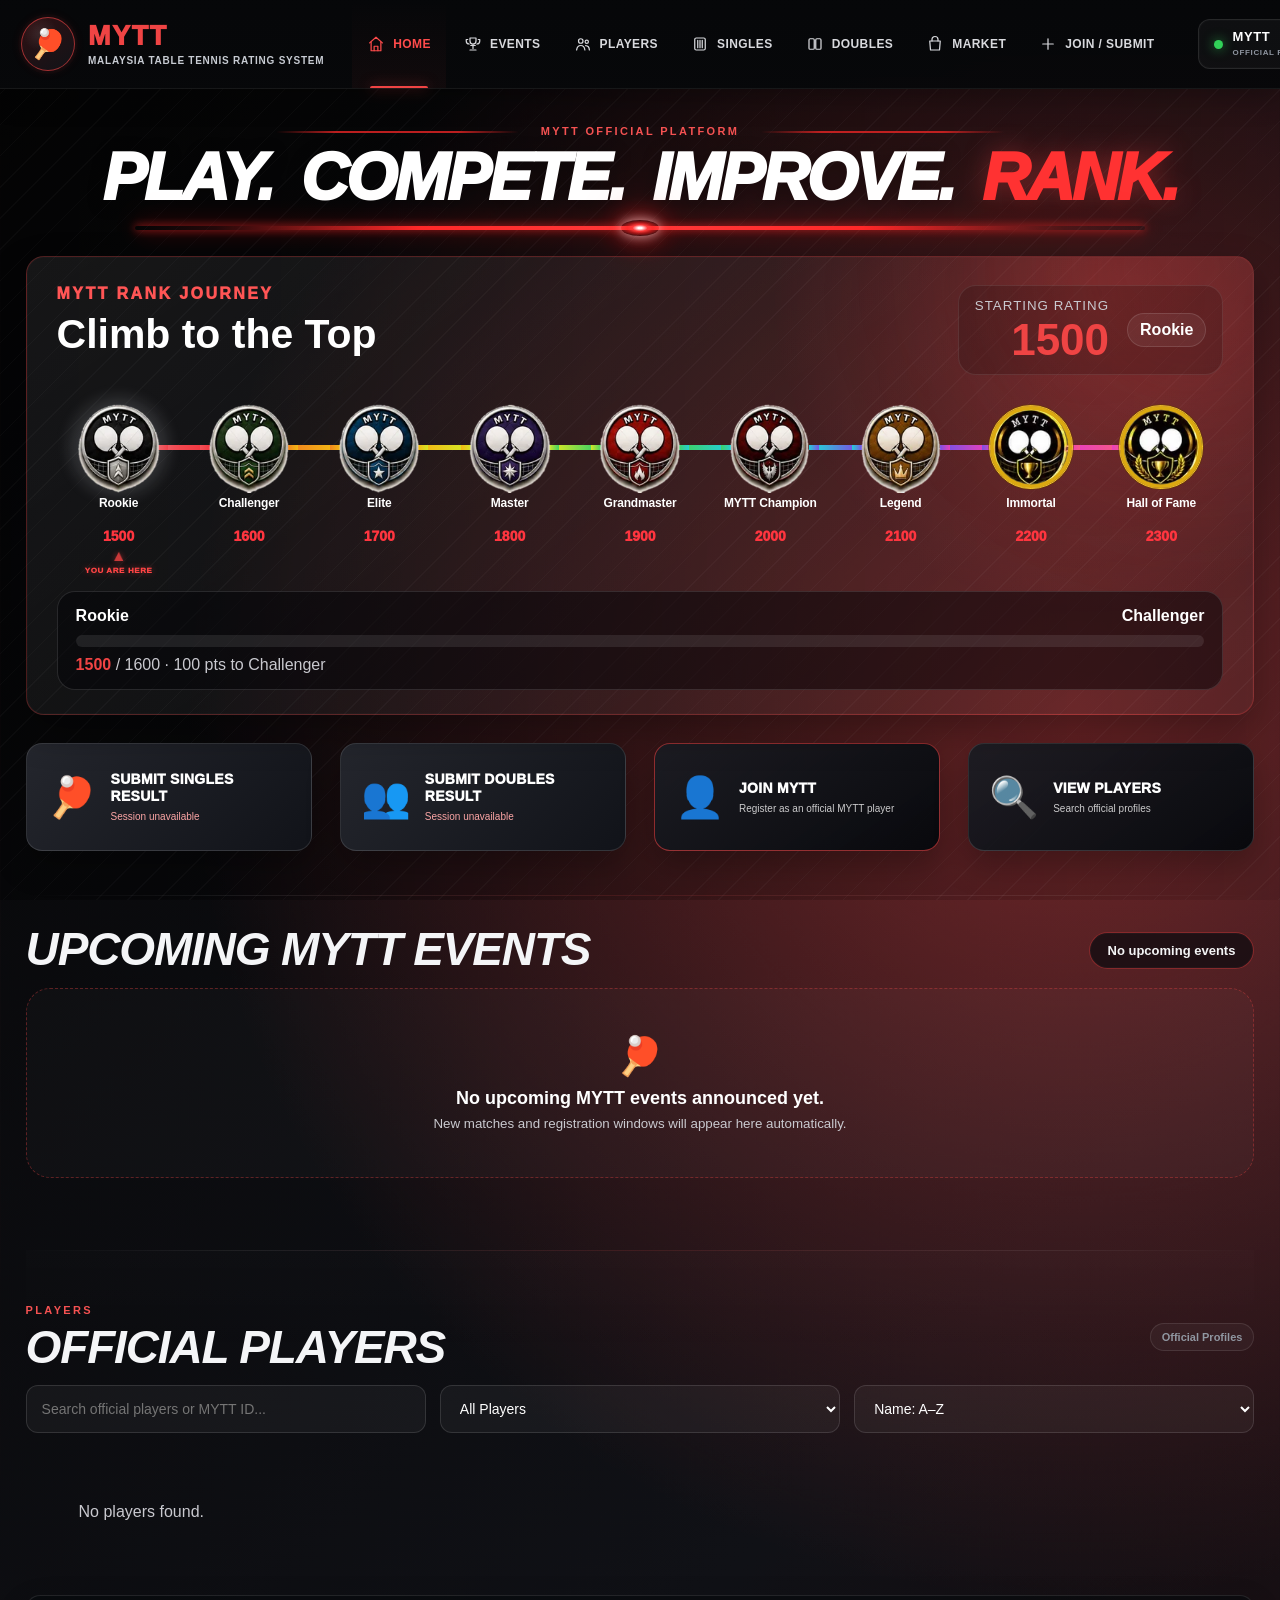
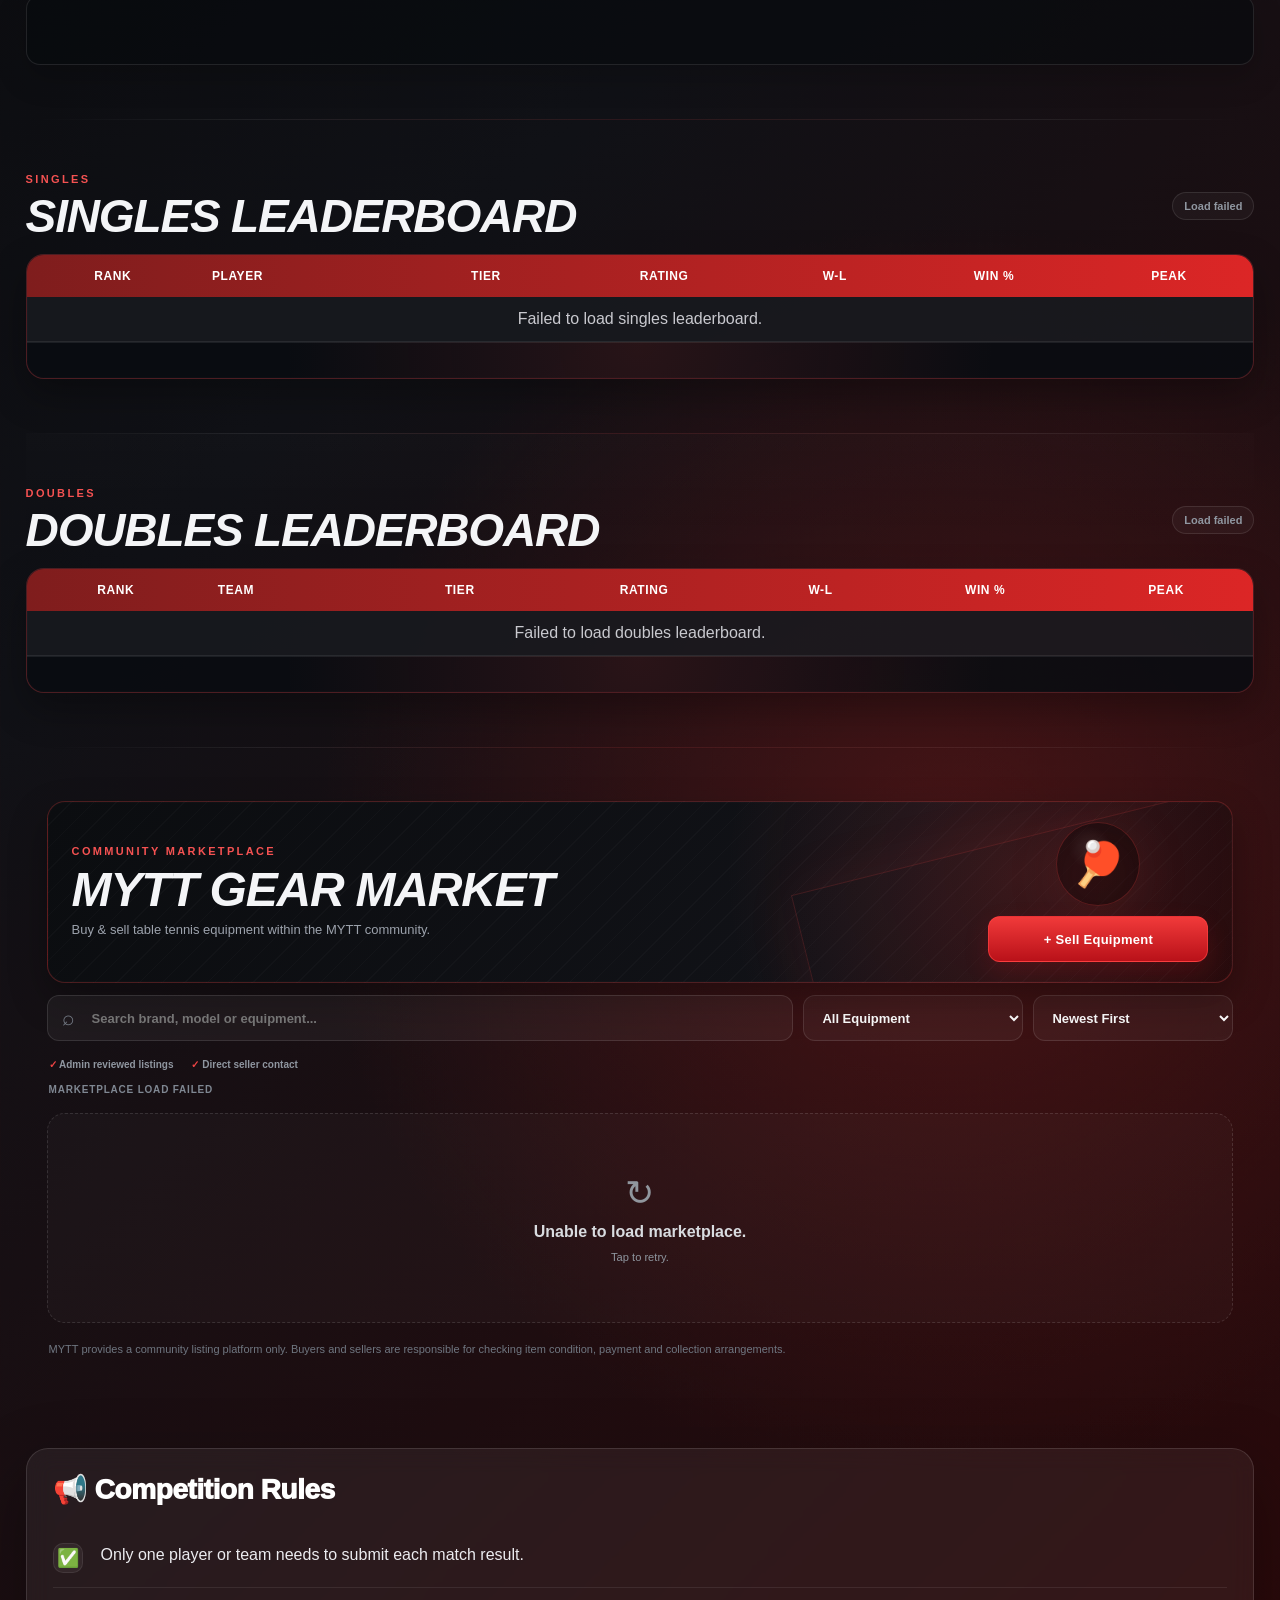
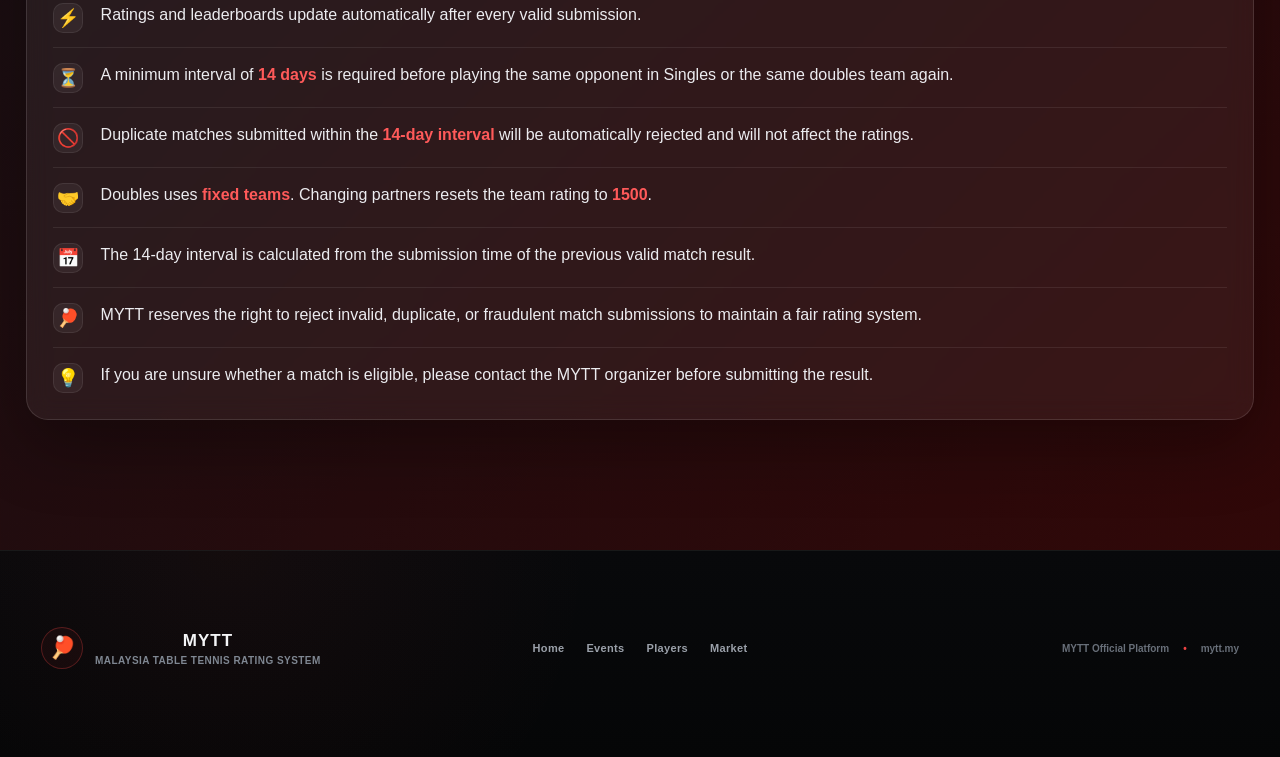
==== index.html @ e559a7fc "Refresh profile observer cache key" ====
<!doctype html>
<html lang="en">
<head>
  <meta charset="utf-8">
  <meta name="viewport" content="width=device-width, initial-scale=1.0, viewport-fit=cover">
  <meta name="theme-color" content="#050506">
  <title>MYTT — Malaysia Table Tennis Rating System</title>

  <meta name="description" content="Official Malaysia Table Tennis Rating System. Track player ratings, rankings, match history and statistics.">

  <meta property="og:title" content="MYTT — Malaysia Table Tennis Rating System">
  <meta property="og:description" content="Official Malaysia Table Tennis Rating System. Track player ratings, rankings, match history and statistics.">
  <meta property="og:type" content="website">
  <meta property="og:url" content="https://mytt.my">

  <link rel="icon" href="/favicon.ico" sizes="any">
  <link rel="icon" type="image/png" sizes="32x32" href="/favicon-32x32.png">
  <link rel="icon" type="image/png" sizes="16x16" href="/favicon-16x16.png">
  <link rel="apple-touch-icon" sizes="180x180" href="/apple-touch-icon.png">

  <link rel="preconnect" href="https://docs.google.com">
  <link rel="preconnect" href="https://script.google.com">

  <link rel="stylesheet" href="style.css?v=20260824-mobile-perf-v1">
  <link rel="stylesheet" href="marketplace-base-v20-3.css?v=20260824-mobile-perf-v1">
  <link rel="stylesheet" href="home-mobile-v20-4.css?v=20260824-mobile-perf-v1">
  <link rel="stylesheet" href="home-rank-geometry.css?v=20260824-mobile-perf-v1">
  <link rel="stylesheet" href="rank-badges-v22.css?v=20260824-mobile-perf-v1">
  <link rel="stylesheet" href="marketplace.css?v=20260824-mobile-perf-v1">
  <link rel="stylesheet" href="player-card-rank-badges-v1.css?v=20260824-mobile-perf-v1">
  <link rel="stylesheet" href="site-overrides-v24.css?v=20260824-mobile-perf-v1">

  <link id="mytt-mobile-polish-v23-style" rel="stylesheet" href="mobile-polish-v23.css?v=20260824-mobile-perf-v1">
  <link id="mytt-rank-system-v27-style" rel="stylesheet" href="rank-system-v27.css?v=20260824-mobile-perf-v1">
  <link id="mytt-rank-effects-v31-style" rel="stylesheet" href="rank-effects-v31.css?v=20260824-mobile-perf-v1">
  <link id="mytt-rank-mobile-polish-v47-style" rel="stylesheet" href="rank-mobile-polish-v47.css?v=20260824-mobile-perf-v1">
  <link id="mytt-rank-gold-ring-v62-style" rel="stylesheet" href="rank-gold-ring-v62.css?v=20260824-mobile-perf-v1">

</head>
<body>
<header class="site-header premium-header">
  <div class="premium-header-inner">

    <a class="premium-brand" href="#home" data-target="home" aria-label="MYTT Home">
      <div class="premium-brand-mark" aria-hidden="true">🏓</div>
      <div class="premium-brand-copy">
        <div class="premium-brand-name">MYTT</div>
        <div class="premium-brand-sub">Malaysia Table Tennis Rating System</div>
      </div>
    </a>

    <nav class="premium-nav" aria-label="Primary navigation">
      <a href="#home" class="nav-link active" data-target="home">
        <span class="nav-icon"><svg viewBox="0 0 24 24" aria-hidden="true"><path d="M3.5 10.5 12 3l8.5 7.5"/><path d="M5.5 9.5V21h13V9.5"/><path d="M9.5 21v-6h5v6"/></svg></span>
        <span>Home</span>
      </a>

      <a href="#events" class="nav-link" data-target="events">
        <span class="nav-icon"><svg viewBox="0 0 24 24" aria-hidden="true"><path d="M8 4h8v4a4 4 0 0 1-8 0V4Z"/><path d="M9 14h6"/><path d="M12 12v6"/><path d="M8 20h8"/><path d="M5 6H3v2a4 4 0 0 0 4 4"/><path d="M19 6h2v2a4 4 0 0 1-4 4"/></svg></span>
        <span>Events</span>
      </a>

      <a href="#players" class="nav-link" data-target="players">
        <span class="nav-icon"><svg viewBox="0 0 24 24" aria-hidden="true"><circle cx="9" cy="8" r="3"/><path d="M3.5 20c.5-4 2.6-6 5.5-6s5 2 5.5 6"/><circle cx="17" cy="9" r="2.2"/><path d="M15.5 14.2c3.2.2 4.8 2 5 5.8"/></svg></span>
        <span>Players</span>
      </a>

      <a href="#singles" class="nav-link" data-target="singles">
        <span class="nav-icon"><svg viewBox="0 0 24 24" aria-hidden="true"><rect x="5" y="4" width="14" height="16" rx="2"/><path d="M9 7v10M12 7v10M15 7v10"/></svg></span>
        <span>Singles</span>
      </a>

      <a href="#doubles" class="nav-link" data-target="doubles">
        <span class="nav-icon"><svg viewBox="0 0 24 24" aria-hidden="true"><rect x="4" y="5" width="7" height="14" rx="1.5"/><rect x="13" y="5" width="7" height="14" rx="1.5"/></svg></span>
        <span>Doubles</span>
      </a>

      <a href="#market" class="nav-link" data-target="market">
        <span class="nav-icon"><svg viewBox="0 0 24 24" aria-hidden="true"><path d="M5 8h14l-1 12H6L5 8Z"/><path d="M8 8V6a4 4 0 0 1 8 0v2"/></svg></span>
        <span>Market</span>
      </a>

      <a href="#submit" class="nav-link" data-target="submit">
        <span class="nav-icon"><svg viewBox="0 0 24 24" aria-hidden="true"><path d="M12 5v14M5 12h14"/></svg></span>
        <span>Join / Submit</span>
      </a>
    </nav>

    <div class="premium-header-badge" aria-label="Official MYTT Platform">
      <span class="premium-header-badge-dot"></span>
      <div>
        <strong>MYTT</strong>
        <small>OFFICIAL PLATFORM</small>
      </div>
    </div>

    <button class="premium-mobile-toggle" type="button" aria-label="Open navigation" aria-expanded="false">
      <span></span><span></span><span></span>
    </button>

  </div>
</header>

<main id="home">
  <section class="hero hero-home-final mobile-nav-page" data-mobile-page="home">
    <div class="hero-top-banner">
      <p class="kicker kicker-centered">
        <span aria-hidden="true"></span>
        MYTT Official Platform
        <span aria-hidden="true"></span>
      </p>

      <h1 class="hero-title-row">
        <span>Play.</span>
        <span>Compete.</span>
        <span>Improve.</span>
        <span class="rank-word">Rank.</span>
      </h1>

      <div class="hero-neon-divider" aria-hidden="true"></div>
    </div>

    



<section class="hero-rank-card-v5 hero-rank-card-final">
      <div class="rank-card-glow"></div>

      <div class="rank-card-head-v5">
        <div>
          <p>MYTT Rank Journey</p>
          <h2>Climb to the Top</h2>
        </div>
        <div class="current-rating-v5">
          <small>Starting Rating</small>
          <strong>1500</strong>
          <span>🌱 Rookie</span>
        </div>
      </div>

      <div class="homepage-rank-road">
        <article class="home-rank-node active tier-rookie-home">
          <div class="home-rank-orb">🌱</div>
          <span>Rookie</span><small>1500</small>
          <b class="you-marker">▲<em>You are here</em></b>
        </article>

        <i class="home-rank-line line-red"></i>

        <article class="home-rank-node tier-challenger-home">
          <div class="home-rank-orb">⚔️</div>
          <span>Challenger</span><small>1600</small>
        </article>

        <i class="home-rank-line line-orange"></i>

        <article class="home-rank-node tier-elite-home">
          <div class="home-rank-orb">⭐</div>
          <span>Elite</span><small>1700</small>
        </article>

        <i class="home-rank-line line-gold"></i>

        <article class="home-rank-node tier-master-home">
          <div class="home-rank-orb">🔥</div>
          <span>Master</span><small>1800</small>
        </article>

        <i class="home-rank-line line-yellow"></i>

        <article class="home-rank-node tier-legend-home">
          <div class="home-rank-orb">👑</div>
          <span>Legend</span><small>1900</small>
        </article>

        <i class="home-rank-line line-green"></i>

        <article class="home-rank-node tier-grandmaster-home">
          <div class="home-rank-orb">💎</div>
          <span>Grandmaster</span><small>2000</small>
        </article>

        <i class="home-rank-line line-cyan"></i>

        <article class="home-rank-node tier-immortal-home">
          <div class="home-rank-orb">⚡</div>
          <span>Immortal</span><small>2100</small>
        </article>

        <i class="home-rank-line line-purple"></i>

        <article class="home-rank-node tier-champion-home">
          <div class="home-rank-orb">🏆</div>
          <span>MYTT Champion</span><small>2200</small>
        </article>

        <i class="home-rank-line line-pink"></i>

        <article class="home-rank-node tier-hof-home">
          <div class="home-rank-orb" style="background-size:108%!important;">🌟</div>
          <span>Hall of Fame</span><small>2300</small>
        </article>
      </div>

      <div class="hero-progress-card">
        <div class="hero-progress-head">
          <strong>🌱 Rookie</strong>
          <strong>⚔️ Challenger</strong>
        </div>
        <div class="hero-progress-track"><span style="width:0%"></span></div>
        <p><b>1500</b> / 1600 · 100 pts to Challenger</p>
      </div>
    </section>

    <div id="submit" class="cta-grid cta-grid-home-final">
      <a id="singlesSubmitCta" class="cta cta-red" href="#submit" data-open-singles-form aria-haspopup="dialog">
        <span>🏓</span>
        <div>
          <strong>Submit Singles Result</strong>
          <small id="singlesSubmitCtaText">Checking active match session…</small>
        </div>
      </a>

      <a id="doublesSubmitCta" class="cta cta-dark" href="#submit" data-open-doubles-form aria-haspopup="dialog">
        <span>👥</span>
        <div>
          <strong>Submit Doubles Result</strong>
          <small id="doublesSubmitCtaText">Checking active doubles session…</small>
        </div>
      </a>

      <a id="joinMyttCta" class="cta cta-dark cta-join-highlight" href="#submit" data-open-join-form aria-haspopup="dialog">
        <span>👤</span>
        <div>
          <strong>Join MYTT</strong>
          <small>Register as an official MYTT player</small>
        </div>
      </a>

      <a class="cta cta-dark" href="#players">
        <span>🔍</span>
        <div>
          <strong>View Players</strong>
          <small>Search official profiles</small>
        </div>
      </a>
    </div>
  </section>



<section id="events" class="events-section mobile-nav-page" data-mobile-page="events">
    <div class="section-head events-section-head">
      <div>
        <h2>Upcoming MYTT Events</h2>
      </div>
      <span id="eventsStatus" class="status">Checking events...</span>
    </div>

    <div id="eventsGrid" class="events-grid" aria-live="polite">
      <div class="event-empty-state">
        <span>🏓</span>
        <strong>Loading upcoming MYTT events...</strong>
      </div>
    </div>
  </section>

  <section id="players" class="players-section mobile-nav-page" data-mobile-page="players">
    <div class="section-head"><div><p class="kicker">Players</p><h2>Official Players</h2></div><span class="status">Official Profiles</span></div>
    <div class="players-toolbar">
      <input id="playersSearch" type="search" placeholder="Search official players or MYTT ID..." autocomplete="off">

      <select id="playersFilter" aria-label="Filter players">
        <option value="all">All Players</option>
        <option value="approved">Approved Only</option>
        <option value="leaderboard">Leaderboard Players</option>
      </select>

      <select id="playersSort" aria-label="Sort players">
        <option value="name-asc" selected>Name: A–Z</option>
        <option value="name-desc">Name: Z–A</option>
        <option value="rating-desc">Rating: High to Low</option>
        <option value="rating-asc">Rating: Low to High</option>
        <option value="rank-asc">Leaderboard Rank</option>
      </select>
    </div>

    <div id="playersGrid" class="players-grid"><p class="loading">Loading players...</p></div>
    <div id="playersPagination" class="players-pagination" aria-label="Players pages"></div>
  </section>

  <section id="singles" class="board-section mobile-nav-page" data-mobile-page="singles">
    <div class="section-head"><div><p class="kicker">Singles</p><h2>Singles Leaderboard</h2></div><span id="singlesStatus" class="status">Loading...</span></div>
    <div class="board-card">
      <div class="table-scroll"><table>
        <thead><tr><th>Rank</th><th>Player</th><th>Tier</th><th>Rating</th><th>W-L</th><th>Win %</th><th>Peak</th></tr></thead>
        <tbody id="singlesBody"><tr><td colspan="7" class="loading">Loading singles leaderboard...</td></tr></tbody>
      </table></div>
      <div id="singlesLeaderboardControls" class="leaderboard-expand-controls"></div>
    </div>
  </section>

  <section id="doubles" class="board-section mobile-nav-page" data-mobile-page="doubles">
    <div class="section-head"><div><p class="kicker">Doubles</p><h2>Doubles Leaderboard</h2></div><span id="doublesStatus" class="status">Loading...</span></div>
    <div class="board-card">
      <div class="table-scroll"><table>
        <thead><tr><th>Rank</th><th>Team</th><th>Tier</th><th>Rating</th><th>W-L</th><th>Win %</th><th>Peak</th></tr></thead>
        <tbody id="doublesBody"><tr><td colspan="7" class="loading">Loading doubles leaderboard...</td></tr></tbody>
      </table></div>
      <div id="doublesLeaderboardControls" class="leaderboard-expand-controls"></div>
    </div>
  </section>

<section id="market" class="mytt-market-section mobile-nav-page" data-mobile-page="market">
    <div class="mytt-market-hero">
      <div class="mytt-market-hero-copy">
        <p class="kicker">Community Marketplace</p>
        <h2>MYTT Gear Market</h2>
        <p class="mytt-market-subtitle">Buy &amp; sell table tennis equipment within the MYTT community.</p>
      </div>

      <div class="mytt-market-hero-action">
        <span class="mytt-market-hero-icon">🏓</span>
        <button id="myttMarketSellButton" class="mytt-market-sell-button" type="button">
          + Sell Equipment
        </button>
      </div>
    </div>

    <div class="mytt-market-toolbar" aria-label="Marketplace filters">
      <label class="mytt-market-search-wrap">
        <span aria-hidden="true">⌕</span>
        <input id="myttMarketSearch" type="search" placeholder="Search brand, model or equipment..." autocomplete="off">
      </label>
      <select id="myttMarketCategory" aria-label="Filter by category">
        <option value="all">All Equipment</option>
        <option value="Complete Racket">Complete Racket</option>
        <option value="Blade">Blade</option>
        <option value="Rubber">Rubber</option>
        <option value="Shoes">Shoes</option>
        <option value="Apparel">Apparel</option>
        <option value="Bag">Bag</option>
        <option value="Accessories">Accessories</option>
        <option value="Other">Other</option>
      </select>
      <select id="myttMarketSort" aria-label="Sort marketplace listings">
        <option value="newest">Newest First</option>
        <option value="price-low">Price: Low to High</option>
        <option value="price-high">Price: High to Low</option>
      </select>
    </div>

    <div class="mytt-market-info-strip">
      <span>✓ Admin reviewed listings</span>
      <span>✓ Direct seller contact</span>
    </div>

    <div id="myttMarketStatus" class="mytt-market-status" aria-live="polite">Loading marketplace...</div>
    <div id="myttMarketGrid" class="mytt-market-grid" aria-live="polite">
      <div class="mytt-market-empty">
        <span>🏓</span>
        <strong>Loading equipment listings...</strong>
      </div>
    </div>

    <p class="mytt-market-disclaimer">MYTT provides a community listing platform only. Buyers and sellers are responsible for checking item condition, payment and collection arrangements.</p>
  </section>



  <section id="submitPage" class="submit-hub-section mobile-nav-page" data-mobile-page="submit" aria-labelledby="submitPageTitle">
    <div class="section-head submit-hub-head">
      <div>
        <p class="kicker">Join / Submit</p>
        <h2 id="submitPageTitle">MYTT Actions</h2>
      </div>
      <span class="status">Official Forms</span>
    </div>

    <div class="submit-hub-grid">
      <button class="submit-hub-card submit-hub-card-primary" type="button" data-open-singles-form>
        <span class="submit-hub-icon">🏓</span>
        <span class="submit-hub-copy">
          <strong>Submit Singles Result</strong>
          <small id="mobileSinglesSubmitText">Open current singles submission</small>
        </span>
        <b>→</b>
      </button>

      <button class="submit-hub-card" type="button" data-open-doubles-form>
        <span class="submit-hub-icon">👥</span>
        <span class="submit-hub-copy">
          <strong>Submit Doubles Result</strong>
          <small id="mobileDoublesSubmitText">Open current doubles submission</small>
        </span>
        <b>→</b>
      </button>

      <button class="submit-hub-card submit-hub-card-join" type="button" data-open-join-form>
        <span class="submit-hub-icon">👤</span>
        <span class="submit-hub-copy">
          <strong>Join MYTT</strong>
          <small>Register as an official MYTT player</small>
        </span>
        <b>→</b>
      </button>
    </div>

    <div class="submit-hub-note">
      <span>✓</span>
      <p>Use the official MYTT forms above. Submissions are reviewed before they are accepted or published.</p>
    </div>
  </section>


  <section id="notice" class="info-grid info-grid-single">
  <article class="info-card rules-card">
    <h3>📢 Competition Rules</h3>

    <div class="rule-item">
      <span class="icon">✅</span>
      <span>Only one player or team needs to submit each match result.</span>
    </div>

    <div class="rule-item">
      <span class="icon">⚡</span>
      <span>Ratings and leaderboards update automatically after every valid submission.</span>
    </div>

    <div class="rule-item">
      <span class="icon">⏳</span>
      <span>A minimum interval of <strong>14 days</strong> is required before playing the same opponent in Singles or the same doubles team again.</span>
    </div>

    <div class="rule-item">
      <span class="icon">🚫</span>
      <span>Duplicate matches submitted within the <strong>14-day interval</strong> will be automatically rejected and will not affect the ratings.</span>
    </div>

    <div class="rule-item">
      <span class="icon">🤝</span>
      <span>Doubles uses <strong>fixed teams</strong>. Changing partners resets the team rating to <strong>1500</strong>.</span>
    </div>

    <div class="rule-item">
      <span class="icon">📅</span>
      <span>The 14-day interval is calculated from the submission time of the previous valid match result.</span>
    </div>

    <div class="rule-item">
      <span class="icon">🏓</span>
      <span>MYTT reserves the right to reject invalid, duplicate, or fraudulent match submissions to maintain a fair rating system.</span>
    </div>

    <div class="rule-item">
      <span class="icon">💡</span>
      <span>If you are unsure whether a match is eligible, please contact the MYTT organizer before submitting the result.</span>
    </div>
  </article>
</section>
</main>


<div id="eventRegistrationModal" class="result-modal hidden" aria-hidden="true">
  <div class="result-modal-backdrop" data-close-event-registration></div>

  <section class="result-modal-card event-registration-modal-card"
           role="dialog"
           aria-modal="true"
           aria-labelledby="eventRegistrationTitle">

    <button class="result-modal-close"
            type="button"
            data-close-event-registration
            aria-label="Close event registration">×</button>

    <div class="result-form-head">
      <p class="kicker">MYTT Event Registration</p>
      <h2 id="eventRegistrationTitle">Register for Event</h2>
      <p>Register for the selected MYTT event. Successful registrations are confirmed immediately.</p>
    </div>

    <div id="eventRegistrationSummary" class="event-registration-summary">
      <div>
        <small>Selected Event</small>
        <strong id="eventRegistrationEventName">MYTT Event</strong>
      </div>
      <div class="event-registration-summary-meta">
        <span id="eventRegistrationDate">📅 —</span>
        <span id="eventRegistrationVenue">📍 —</span>
      </div>
    </div>

    <form id="eventRegistrationForm"
          class="result-form event-registration-form"
          action="https://script.google.com/macros/s/AKfycbxFeSz9bn7LmnvcMDYIQnbsCdvD6dPnf3hEADE4JjWQ3UHzaTO_nVtjj3ABnGlz7fillA/exec"
          method="POST"
          target="eventRegistrationSubmitFrame"
          novalidate>

      <input id="eventRegistrationSubmissionId" type="hidden" name="submissionId">
      <input id="eventRegistrationEventId" type="hidden" name="eventId">

      <div class="result-player-grid">
        <label class="result-field">
          <span>Player Name <em>Required</em></span>
          <input id="eventRegistrationPlayerName"
                 name="playerName"
                 type="text"
                 list="eventPlayerSuggestions"
                 placeholder="Your player name"
                 maxlength="80"
                 autocomplete="name"
                 required>
          <datalist id="eventPlayerSuggestions"></datalist>
        </label>

        <label class="result-field">
          <span>MYTT ID <small>Optional</small></span>
          <input id="eventRegistrationMyttId"
                 name="myttId"
                 type="text"
                 placeholder="e.g. MYTT0001"
                 maxlength="40"
                 autocomplete="off">
        </label>
      </div>

      <div class="result-player-grid">
        <label id="eventCategoryField" class="result-field">
          <span>Category <em>Required</em></span>
          <select id="eventRegistrationCategory" name="category" required>
            <option value="">Select category</option>
          </select>
        </label>

        <label id="eventDoublesPartnerField" class="result-field hidden">
          <span>Doubles Partner <em>Required for Doubles</em></span>
          <input id="eventRegistrationDoublesPartner"
                 name="doublesPartner"
                 type="text"
                 list="eventPlayerSuggestions"
                 placeholder="Partner name"
                 maxlength="80"
                 autocomplete="off">
        </label>
      </div>

      <label class="result-field">
        <span>Contact Number <em>Required</em></span>
        <input id="eventRegistrationContact"
               name="contactNumber"
               type="tel"
               placeholder="e.g. 012-3456789"
               maxlength="40"
               autocomplete="tel"
               required>
      </label>

      <details id="eventRegistrationNotesDetails" class="event-notes-details">
        <summary>＋ Add a note <small>Optional</small></summary>
        <label class="result-field event-notes-field">
          <span>Notes <small>Optional</small></span>
          <textarea id="eventRegistrationNotes"
                    name="notes"
                    rows="2"
                    maxlength="500"
                    placeholder="Anything MYTT should know?"></textarea>
        </label>
      </details>

      <div id="eventRegistrationFormStatus"
           class="result-form-status"
           aria-live="polite"></div>

      <div class="event-registration-submit-dock">
        <button id="eventRegistrationSubmitButton"
                class="result-submit"
                type="submit">Confirm Registration</button>
        <p class="result-form-note">Successful registration confirms your place automatically. No admin approval is required.</p>
      </div>
    </form>

    <div id="eventRegistrationSuccessState" class="join-success-state hidden">
      <div class="join-success-icon">✓</div>
      <h3>Registration Confirmed</h3>
      <p id="eventRegistrationSuccessText">
        Your registration is confirmed and your place has been reserved for this event.
      </p>
    </div>

    <iframe id="eventRegistrationSubmitFrame"
            name="eventRegistrationSubmitFrame"
            class="result-submit-frame"
            title="MYTT event registration submission"></iframe>
  </section>
</div>


<div id="singlesFormModal" class="result-modal hidden" aria-hidden="true">
  <div class="result-modal-backdrop" data-close-singles-form></div>
  <section class="result-modal-card" role="dialog" aria-modal="true" aria-labelledby="singlesFormTitle">
    <button class="result-modal-close" type="button" data-close-singles-form aria-label="Close singles result form">×</button>

    <div class="result-form-head">
      <p class="kicker">MYTT Match Submission</p>
      <h2 id="singlesFormTitle">Submit Singles Result</h2>
      <p>Only players listed in the current MYTT Active Players session can submit a result. Choose both players, the winner and final score.</p>
    </div>

    <div id="singlesClosedState" class="result-session-state result-session-hidden" aria-live="polite">
      <div class="result-session-lock">🔒</div>
      <h3 id="singlesClosedTitle">Result Submission Closed</h3>
      <p id="singlesClosedText">No active MYTT match session is currently available.</p>
    </div>

    <form id="singlesResultForm"
          class="result-form"
          action="https://script.google.com/macros/s/AKfycbz24rx6NLZ_FLRft5mUcGbRBbqiofs4Ai0tuU_S58ZgCK9LVf9Q3TT1aQSzDLA6YVDfbQ/exec"
          method="POST"
          target="singlesSubmitFrame"
          novalidate>
      <input id="singlesSubmissionId" type="hidden" name="submissionId">

      <label class="result-field">
        <span>Match Date</span>
        <input id="singlesMatchDate" name="matchDate" type="date" required>
      </label>

      <div class="result-player-grid">
        <div class="result-field">
          <span>Player A</span>
          <div class="player-picker" data-picker="A">
            <input id="playerASearch" class="result-player-search" type="search" placeholder="Search player..." autocomplete="off" aria-autocomplete="list">
            <input id="playerAValue" type="hidden" name="playerA">
            <div id="playerAMenu" class="player-picker-menu hidden" role="listbox"></div>
          </div>
        </div>

        <div class="result-field">
          <span>Player B</span>
          <div class="player-picker" data-picker="B">
            <input id="playerBSearch" class="result-player-search" type="search" placeholder="Search opponent..." autocomplete="off" aria-autocomplete="list">
            <input id="playerBValue" type="hidden" name="playerB">
            <div id="playerBMenu" class="player-picker-menu hidden" role="listbox"></div>
          </div>
        </div>
      </div>

      <div class="result-field">
        <span>Winner</span>
        <input id="winnerValue" type="hidden" name="winner">
        <div id="winnerChoices" class="choice-row winner-choices">
          <p class="result-hint">Select Player A and Player B first.</p>
        </div>
      </div>

      <div class="result-field">
        <span>Final Score</span>
        <input id="scoreValue" type="hidden" name="matchScore">
        <div class="choice-row score-choices">
          <button type="button" class="result-choice" data-score="3-0">3–0</button>
          <button type="button" class="result-choice" data-score="3-1">3–1</button>
          <button type="button" class="result-choice" data-score="3-2">3–2</button>
        </div>
      </div>

      <div id="singlesFormStatus" class="result-form-status" aria-live="polite"></div>

      <button id="singlesSubmitButton" class="result-submit" type="submit">Submit Result</button>
      <p class="result-form-note">Only current Active Players are eligible. MYTT will confirm whether the result is accepted or rejected before showing the final status.</p>
    </form>

    <iframe id="singlesSubmitFrame" name="singlesSubmitFrame" class="result-submit-frame" title="Singles result submission"></iframe>
  </section>
</div>



<div id="joinFormModal" class="result-modal hidden" aria-hidden="true">
  <div class="result-modal-backdrop" data-close-join-form></div>
  <section class="result-modal-card join-modal-card" role="dialog" aria-modal="true" aria-labelledby="joinFormTitle">
    <button class="result-modal-close" data-close-join-form aria-label="Close Join MYTT form">×</button>

    <div class="result-form-head">
      <p class="kicker">MYTT Player Registration</p>
      <h2 id="joinFormTitle">Join MYTT</h2>
      <p>Register your player profile for MYTT. Your submission will be reviewed before your MYTT ID and public player profile are activated.</p>
    </div>

    <form id="joinMyttForm"
          class="result-form join-form"
          action="https://script.google.com/macros/s/AKfycbyMF13I7EuIuSExNl-mCgVgIAW1GQwa6o7gujC-eby0sgBphKxb2vrNTV5tlivDKU0faQ/exec"
          method="POST"
          target="joinSubmitFrame"
          novalidate>
      <input id="joinSubmissionId" type="hidden" name="submissionId">
      <input id="joinPhotoData" type="hidden" name="photoData">
      <input id="joinPhotoName" type="hidden" name="photoName">
      <input id="joinPhotoType" type="hidden" name="photoType">

      <label class="result-field">
        <span>Player Name <em>Required</em></span>
        <input id="joinPlayerName" name="playerName" type="text" placeholder="Your player name" maxlength="80" autocomplete="name" required>
      </label>

      <div class="result-player-grid">
        <div class="result-field">
          <span>Grip Style <em>Required</em></span>
          <select id="joinGripStyle" name="gripStyle" required>
            <option value="">Select grip style</option>
            <option value="Shakehand">Shakehand</option>
            <option value="Penhold">Penhold</option>
          </select>
        </div>

        <div class="result-field">
          <span>Playing Hand <em>Required</em></span>
          <select id="joinPlayingHand" name="playingHand" required>
            <option value="">Select playing hand</option>
            <option value="Right-handed">Right-handed</option>
            <option value="Left-handed">Left-handed</option>
          </select>
        </div>
      </div>

      <div class="join-section">
        <div class="join-section-head">
          <h3>Equipment</h3>
          <p>Required — if you don’t know the exact model, simply enter the brand name.</p>
        </div>

        <label class="result-field">
          <span>Blade <em>Required</em></span>
          <input id="joinBlade" name="blade" type="text" placeholder="e.g. Butterfly Viscaria or Butterfly" maxlength="120" required>
        </label>

        <div class="result-player-grid">
          <label class="result-field">
            <span>Forehand Rubber <em>Required</em></span>
            <input id="joinForehandRubber" name="forehandRubber" type="text" placeholder="e.g. Dignics 09C or Butterfly" maxlength="120" required>
          </label>

          <label class="result-field">
            <span>Backhand Rubber <em>Required</em></span>
            <input id="joinBackhandRubber" name="backhandRubber" type="text" placeholder="e.g. Dignics 05 or Butterfly" maxlength="120" required>
          </label>
        </div>
      </div>

      <div class="result-field">
        <span>Profile Photo <em>Required</em></span>
        <div class="join-photo-guideline" role="note" aria-label="Profile photo guidelines">
          <span class="join-photo-guideline-icon" aria-hidden="true">!</span>
          <span class="join-photo-guideline-copy">
            <strong>A clear and authentic profile photo is required.</strong>
            <em>Avatars, group photos, heavily filtered or unclear images will be automatically rejected.</em>
          </span>
        </div>
        <label class="join-photo-picker" for="joinProfilePhoto">
          <span class="join-photo-icon">📷</span>
          <span class="join-photo-copy">
            <strong id="joinPhotoLabel">Choose profile photo</strong>
            <small>JPG, PNG or WebP · max 4 MB</small>
          </span>
        </label>
        <input id="joinProfilePhoto" class="join-photo-input" type="file" accept="image/jpeg,image/png,image/webp" required>
        <div id="joinPhotoPreviewWrap" class="join-photo-preview-wrap hidden">
          <img id="joinPhotoPreview" class="join-photo-preview" alt="Profile photo preview">
          <button id="joinRemovePhoto" class="join-remove-photo" type="button">Remove photo</button>
        </div>
      </div>

      <label class="join-consent">
        <input id="joinConsent" name="consent" type="checkbox" value="yes" required>
        <span>I agree that MYTT may publish my player profile, rating, match statistics, profile photo and equipment information on the official MYTT website.</span>
      </label>

      <div id="joinFormStatus" class="result-form-status" aria-live="polite"></div>

      <button id="joinSubmitButton" class="result-submit" type="submit">Submit Registration</button>

      <p class="result-form-note">Submitting this form does not activate your profile immediately. MYTT will review the registration before assigning a MYTT ID and publishing the player profile.</p>
    </form>

    <div id="joinSuccessState" class="join-success-state hidden">
      <div class="join-success-icon">✓</div>
      <h3>Registration Received</h3>
      <p>Your registration has been received and is now pending MYTT admin review and approval.</p>
    </div>

    <iframe id="joinSubmitFrame" name="joinSubmitFrame" class="result-submit-frame" title="Join MYTT registration submission"></iframe>
  </section>
</div>

<div id="doublesFormModal" class="result-modal hidden" aria-hidden="true">
  <div class="result-modal-backdrop" data-close-doubles-form></div>
  <section class="result-modal-card" role="dialog" aria-modal="true" aria-labelledby="doublesFormTitle">
    <button class="result-modal-close" data-close-doubles-form aria-label="Close doubles result form">×</button>

    <div class="result-form-head">
      <p class="kicker">MYTT Match Submission</p>
      <h2 id="doublesFormTitle">Submit Doubles Result</h2>
      <p>Only teams listed in the current MYTT Active Doubles Teams session can submit a result. Choose both teams, the winner and final score.</p>
    </div>

    <div id="doublesClosedState" class="result-session-state result-session-hidden" aria-live="polite">
      <div class="result-session-lock">🔒</div>
      <h3 id="doublesClosedTitle">Result Submission Closed</h3>
      <p id="doublesClosedText">No active MYTT Doubles match session is currently available.</p>
    </div>

    <form id="doublesResultForm"
          class="result-form"
          action="https://script.google.com/macros/s/AKfycbyZpeTiK4R31KME890Xh29TbGnbSZ5ACl8XYaWNiUPLvtjjEBSs43eSUwfq3VMdKPnK7A/exec"
          method="POST"
          target="doublesSubmitFrame"
          novalidate>
      <input id="doublesSubmissionId" type="hidden" name="submissionId">

      <label class="result-field">
        <span>Match Date</span>
        <input id="doublesMatchDate" name="matchDate" type="date" required>
      </label>

      <div class="result-player-grid">
        <div class="result-field">
          <span>Team A</span>
          <div class="player-picker">
            <input id="teamASearch" class="result-player-search" type="search" placeholder="Search active team..." autocomplete="off" aria-autocomplete="list">
            <input id="teamAValue" type="hidden" name="teamA">
            <div id="teamAMenu" class="player-picker-menu hidden" role="listbox"></div>
          </div>
        </div>

        <div class="result-field">
          <span>Team B</span>
          <div class="player-picker">
            <input id="teamBSearch" class="result-player-search" type="search" placeholder="Search opponent team..." autocomplete="off" aria-autocomplete="list">
            <input id="teamBValue" type="hidden" name="teamB">
            <div id="teamBMenu" class="player-picker-menu hidden" role="listbox"></div>
          </div>
        </div>
      </div>

      <div class="result-field">
        <span>Winner</span>
        <input id="doublesWinnerValue" type="hidden" name="winner">
        <div id="doublesWinnerChoices" class="choice-row winner-choices">
          <p class="result-hint">Select Team A and Team B first.</p>
        </div>
      </div>

      <div class="result-field">
        <span>Final Score</span>
        <input id="doublesScoreValue" type="hidden" name="matchScore">
        <div class="choice-row score-choices">
          <button type="button" class="result-choice" data-doubles-score="3-0">3–0</button>
          <button type="button" class="result-choice" data-doubles-score="3-1">3–1</button>
          <button type="button" class="result-choice" data-doubles-score="3-2">3–2</button>
        </div>
      </div>

      <div id="doublesFormStatus" class="result-form-status" aria-live="polite"></div>

      <button id="doublesSubmitButton" class="result-submit" type="submit">Submit Result</button>
      <p class="result-form-note">Only current Active Doubles Teams are eligible. MYTT will confirm whether the result is accepted or rejected before showing the final status.</p>
    </form>

    <iframe id="doublesSubmitFrame" name="doublesSubmitFrame" class="result-submit-frame" title="Doubles result submission"></iframe>
  </section>
</div>

<div id="myttMarketSellModal" class="mytt-market-modal hidden" aria-hidden="true">
  <div class="mytt-market-modal-backdrop" data-close-market-sell></div>
  <section class="mytt-market-modal-card" role="dialog" aria-modal="true" aria-labelledby="myttMarketSellTitle">
    <button class="mytt-market-modal-close" type="button" data-close-market-sell aria-label="Close sell equipment form">×</button>

    <div class="mytt-market-modal-head">
      <p class="kicker">MYTT Gear Market</p>
      <h2 id="myttMarketSellTitle">Sell Equipment</h2>
      <p>Listings are reviewed by MYTT before they appear publicly. Only registered MYTT players should submit equipment for sale.</p>
    </div>

    <form id="myttMarketSellForm" class="mytt-market-form" method="POST" target="myttMarketSubmitFrame" novalidate>
      <input id="myttMarketSubmissionId" name="submissionId" type="hidden">
      <input id="myttMarketPhotoCount" name="photoCount" type="hidden" value="0">
      <input id="myttMarketPhotoData" name="photoData" type="hidden">
      <input id="myttMarketPhotoName" name="photoName" type="hidden">
      <input id="myttMarketPhotoType" name="photoType" type="hidden">
      <input id="myttMarketPhotoData2" name="photoData2" type="hidden">
      <input id="myttMarketPhotoName2" name="photoName2" type="hidden">
      <input id="myttMarketPhotoType2" name="photoType2" type="hidden">
      <input id="myttMarketPhotoData3" name="photoData3" type="hidden">
      <input id="myttMarketPhotoName3" name="photoName3" type="hidden">
      <input id="myttMarketPhotoType3" name="photoType3" type="hidden">
      <input id="myttMarketPhotoData4" name="photoData4" type="hidden">
      <input id="myttMarketPhotoName4" name="photoName4" type="hidden">
      <input id="myttMarketPhotoType4" name="photoType4" type="hidden">
      <input id="myttMarketPhotoData5" name="photoData5" type="hidden">
      <input id="myttMarketPhotoName5" name="photoName5" type="hidden">
      <input id="myttMarketPhotoType5" name="photoType5" type="hidden">

      <div class="mytt-market-field-grid two">
        <label class="mytt-market-field">
          <span>MYTT ID <em>Required</em></span>
          <input id="myttMarketSellerId" name="myttId" type="text" placeholder="e.g. MYTT0001" maxlength="20" autocomplete="off" required>
        </label>
        <label class="mytt-market-field">
          <span>Seller Name <em>Required</em></span>
          <input id="myttMarketSellerName" name="sellerName" type="text" placeholder="Name shown on your MYTT profile" maxlength="80" autocomplete="name" required>
        </label>
      </div>

      <div class="mytt-market-field-grid two">
        <label class="mytt-market-field">
          <span>Category <em>Required</em></span>
          <select id="myttMarketSellCategory" name="category" required>
            <option value="">Select category</option>
            <option value="Complete Racket">Complete Racket</option>
            <option value="Blade">Blade</option>
            <option value="Rubber">Rubber</option>
            <option value="Shoes">Shoes</option>
            <option value="Apparel">Apparel</option>
            <option value="Bag">Bag</option>
            <option value="Accessories">Accessories</option>
            <option value="Other">Other</option>
          </select>
        </label>
        <label class="mytt-market-field">
          <span>Condition <em>Required</em></span>
          <select id="myttMarketCondition" name="condition" required>
            <option value="">Select condition</option>
            <option value="New">New</option>
            <option value="Like New">Like New</option>
            <option value="Good">Good</option>
            <option value="Fair">Fair</option>
          </select>
        </label>
      </div>

      <div class="mytt-market-field-grid two">
        <label class="mytt-market-field">
          <span>Brand <em>Required</em></span>
          <input id="myttMarketBrand" name="brand" type="text" placeholder="e.g. Butterfly" maxlength="60" required>
        </label>
        <label class="mytt-market-field">
          <span>Model / Item Name <em>Required</em></span>
          <input id="myttMarketModel" name="model" type="text" placeholder="e.g. Viscaria" maxlength="100" required>
        </label>
      </div>

      <div class="mytt-market-field-grid two">
        <label class="mytt-market-field">
          <span>Price (RM) <em>Required</em></span>
          <input id="myttMarketPrice" name="price" type="number" min="1" max="99999" step="1" placeholder="e.g. 450" required>
        </label>
        <label class="mytt-market-field">
          <span>Location <em>Required</em></span>
          <input id="myttMarketLocation" name="location" type="text" placeholder="e.g. Kuala Lumpur" maxlength="80" required>
        </label>
      </div>

      <label class="mytt-market-field">
        <span>Description <em>Required</em></span>
        <textarea id="myttMarketDescription" name="description" rows="4" maxlength="800" placeholder="Condition details, age, reason for selling, included items, etc." required></textarea>
      </label>

      <label class="mytt-market-field">
        <span>WhatsApp / Contact Number <em>Required</em></span>
        <input id="myttMarketContact" name="contact" type="tel" placeholder="e.g. +60123456789" maxlength="30" autocomplete="tel" required>
        <small>Your number is used to create the Contact Seller button on approved listings.</small>
      </label>

      <div class="mytt-market-field">
        <span>Item Photos <em>Required</em></span>
        <div class="mytt-market-photo-note">
          <strong>Upload 1–5 clear photos of the actual item.</strong>
          <small>The first photo becomes the listing cover. Show both sides and any wear or damage clearly. Stock photos, unrelated images or unclear photos may be rejected.</small>
        </div>
        <label class="mytt-market-photo-picker" for="myttMarketPhoto">
          <span>📷</span>
          <span>
            <strong id="myttMarketPhotoLabel">Choose up to 5 item photos</strong>
            <small>JPG, PNG or WebP · up to 5 photos · max 8 MB each</small>
          </span>
        </label>
        <input id="myttMarketPhoto" class="mytt-market-photo-input" type="file" accept="image/jpeg,image/png,image/webp" multiple required>
        <div id="myttMarketPhotoPreviewWrap" class="mytt-market-photo-preview-wrap hidden">
          <div id="myttMarketPhotoPreviewGrid" class="mytt-market-photo-preview-grid"></div>
          <div class="mytt-market-photo-preview-actions">
            <small>Photo 1 is the cover image.</small>
            <button id="myttMarketRemovePhoto" type="button">Remove all photos</button>
          </div>
        </div>
      </div>

      <label class="mytt-market-consent">
        <input id="myttMarketConsent" name="consent" type="checkbox" value="yes" required>
        <span>I confirm that this listing is accurate and I agree that MYTT may publish the listing, seller name, MYTT ID and contact button on the MYTT website.</span>
      </label>

      <div id="myttMarketFormStatus" class="mytt-market-form-status" aria-live="polite"></div>
      <button id="myttMarketSubmitButton" class="mytt-market-submit" type="submit">Submit Listing for Review</button>
      <p class="mytt-market-form-note">Submitting a listing does not publish it immediately. MYTT admin approval is required first.</p>
    </form>

    <div id="myttMarketSuccess" class="mytt-market-success hidden">
      <div>✓</div>
      <h3>Listing Received</h3>
      <p>Your equipment listing is pending MYTT admin review.</p>
    </div>

    <iframe id="myttMarketSubmitFrame" name="myttMarketSubmitFrame" class="mytt-market-submit-frame" title="Marketplace listing submission"></iframe>
  </section>
</div>



<div id="myttMarketDetailModal" class="mytt-market-modal hidden" aria-hidden="true">
  <div class="mytt-market-modal-backdrop" data-close-market-detail></div>
  <section class="mytt-market-modal-card mytt-market-detail-card" role="dialog" aria-modal="true" aria-labelledby="myttMarketDetailTitle">
    <button class="mytt-market-modal-close" type="button" data-close-market-detail aria-label="Close equipment details">×</button>
    <div id="myttMarketDetailContent"></div>
  </section>
</div>



<div id="profileModal" class="modal hidden">
  <div class="modal-backdrop" data-close-modal></div>
  <div class="modal-card">
    <button class="modal-close" data-close-modal aria-label="Close profile">×</button>
    <div id="profileContent"></div>
  </div>
</div>

<script>
window.MYTT = {
  singlesCsv: "https://docs.google.com/spreadsheets/d/e/2PACX-1vSXGQ-Pfqt9eY3wGYsSdbvEUtzhi3CeeBvGe06j3e5jXOkucz2vTtaQ7SbQTJu_qdwRfBYxNoqmi6R2/pub?gid=0&single=true&output=csv",
  doublesCsv: "https://docs.google.com/spreadsheets/d/e/2PACX-1vSluDdRh-2MZW7emwK5wqPgFH-DUEgtWHbLcoZbThrl4rCEJOD25ztXK15S7_MPibRKNee5W0Y9GCY0/pub?gid=20383104&single=true&output=csv",
  playerDbCsv: "https://docs.google.com/spreadsheets/d/e/2PACX-1vQVFMviJw4bvH24DESoH7oOsBgk5xHNSZ5PMrW--UPOwFilVx8PDlq06khW70NHjPzEwYXDKe2D5OKB/pub?gid=508447017&single=true&output=csv",
  matchResultsCsv: "https://docs.google.com/spreadsheets/d/e/2PACX-1vSXGQ-Pfqt9eY3wGYsSdbvEUtzhi3CeeBvGe06j3e5jXOkucz2vTtaQ7SbQTJu_qdwRfBYxNoqmi6R2/pub?gid=909390526&single=true&output=csv",
  activePlayersCsv: "https://docs.google.com/spreadsheets/d/e/2PACX-1vSXGQ-Pfqt9eY3wGYsSdbvEUtzhi3CeeBvGe06j3e5jXOkucz2vTtaQ7SbQTJu_qdwRfBYxNoqmi6R2/pub?gid=1293054635&single=true&output=csv",
  activeDoublesTeamsCsv: "https://docs.google.com/spreadsheets/d/e/2PACX-1vSluDdRh-2MZW7emwK5wqPgFH-DUEgtWHbLcoZbThrl4rCEJOD25ztXK15S7_MPibRKNee5W0Y9GCY0/pub?gid=642146116&single=true&output=csv",
  singlesWebAppUrl: "https://script.google.com/macros/s/AKfycbz24rx6NLZ_FLRft5mUcGbRBbqiofs4Ai0tuU_S58ZgCK9LVf9Q3TT1aQSzDLA6YVDfbQ/exec",
  doublesWebAppUrl: "https://script.google.com/macros/s/AKfycbyZpeTiK4R31KME890Xh29TbGnbSZ5ACl8XYaWNiUPLvtjjEBSs43eSUwfq3VMdKPnK7A/exec",
  joinWebAppUrl: "https://script.google.com/macros/s/AKfycbyMF13I7EuIuSExNl-mCgVgIAW1GQwa6o7gujC-eby0sgBphKxb2vrNTV5tlivDKU0faQ/exec",
  eventsCsvUrl: "https://docs.google.com/spreadsheets/d/e/2PACX-1vS1_V7xQmPWSbB-slp4q_aYqBiVZLqEMQiakRBSRSbU1SG18eX8ahkpvcQTVk7qlPqCL7Ggd8bKiZpe/pub?gid=935869480&single=true&output=csv",
  eventsGvizUrl: "https://docs.google.com/spreadsheets/d/1WFX7yzKVeu4qVx86MFl6LPPo7yf075tHmsZldO9Rpsk/gviz/tq?gid=935869480",
  // Same-origin page fallback data. This is only used if both live Google sources fail.
  // It is still passed through the normal event-date/status logic, so it will expire naturally.
  eventsFallbackRows: [
    ["MYTT-E001","MYTT Rating Day","2026-08-30","2:00 PM","Jom Nittaku","Round Robin Singles","16","2026-08-28","Open","Official MYTT rating matches.","1"]
  ],
  eventsWebAppUrl: "https://script.google.com/macros/s/AKfycbxFeSz9bn7LmnvcMDYIQnbsCdvD6dPnf3hEADE4JjWQ3UHzaTO_nVtjj3ABnGlz7fillA/exec",
  marketplaceWebAppUrl: "https://script.google.com/macros/s/AKfycbzsbA7txcX5n7i-my-hVKbX79BQvF--DeU58E-638P6U-HaUaaGRi2P-igQK3UwfNdtaw/exec"
};
</script>
<script defer src="app.js?v=20260824-mobile-perf-v1"></script>
<script defer src="rank-system-v27.js?v=20260824-mobile-perf-v1"></script>
<script defer src="marketplace-core-v23.js?v=20260824-mobile-perf-v1"></script>
<script defer src="mobile-polish-v23.js?v=20260824-profile-observer-1"></script>
<footer class="mytt-footer">
  <div class="mytt-footer-inner">
    <div class="mytt-footer-brand">
      <div class="mytt-footer-mark">🏓</div>
      <div>
        <strong>MYTT</strong>
        <span>Malaysia Table Tennis Rating System</span>
      </div>
    </div>
    <nav class="mytt-footer-nav" aria-label="Footer navigation">
      <a href="#home">Home</a>
      <a href="#events">Events</a>
      <a href="#players">Players</a>
      <a href="#market">Market</a>
    </nav>
    <div class="mytt-footer-meta">
      <span>MYTT Official Platform</span>
      <span>mytt.my</span>
    </div>
  </div>
</footer>


<!-- MYTT Mobile Bottom Navigation V14 — isolated from Event hero -->
<nav class="v14-bottom-nav" aria-label="Mobile bottom navigation">
  <a href="#home" class="v14-bottom-item" data-v14-target="home" aria-label="Home">
    <span class="v14-bottom-icon" aria-hidden="true">
      <svg viewBox="0 0 24 24"><path d="M3.5 10.5 12 3l8.5 7.5"/><path d="M5.5 9.5V21h13V9.5"/><path d="M9.5 21v-6h5v6"/></svg>
    </span>
    <span class="v14-bottom-label">Home</span>
  </a>

  <a href="#singles" class="v14-bottom-item" data-v14-target="singles" aria-label="Singles">
    <span class="v14-bottom-icon" aria-hidden="true">
      <svg viewBox="0 0 24 24"><circle cx="8" cy="6.8" r="2.3"/><path d="M9.7 8.4 13 10.3M10.2 10.6l-1.4 5.7M13 10.3l4.2-4.1M9 16.3l4.6 4.2"/><circle cx="18.3" cy="5.2" r="1.1"/></svg>
    </span>
    <span class="v14-bottom-label">Singles</span>
  </a>

  <a href="#events" class="v14-bottom-item v14-bottom-events" data-v14-target="events" aria-label="Events">
    <span class="v14-bottom-icon" aria-hidden="true">
      <svg viewBox="0 0 24 24"><path d="M7 4h10v3.1c0 3-2.2 5.4-5 5.4s-5-2.4-5-5.4V4Z"/><path d="M9 13.5h6M12 12.5V19M8.5 20h7"/><path d="M7 6H4v1.4c0 2.6 1.5 4.3 4 4.6M17 6h3v1.4c0 2.6-1.5 4.3-4 4.6"/></svg>
    </span>
    <span class="v14-bottom-label">Events</span>
  </a>

  <a href="#doubles" class="v14-bottom-item" data-v14-target="doubles" aria-label="Doubles">
    <span class="v14-bottom-icon" aria-hidden="true">
      <svg viewBox="0 0 24 24"><circle cx="7.5" cy="7.2" r="2.2"/><circle cx="16.2" cy="7.2" r="2.2"/><path d="M3.8 18.5c.5-3.3 2.1-5 4.7-5s4.2 1.7 4.7 5M11.3 18.5c.5-3.3 2.1-5 4.7-5 1.6 0 2.9.6 3.7 1.8"/></svg>
    </span>
    <span class="v14-bottom-label">Doubles</span>
  </a>

  <button type="button" class="v14-bottom-item v14-bottom-more" data-v14-target="more" aria-label="More" aria-expanded="false">
    <span class="v14-bottom-icon" aria-hidden="true">
      <svg viewBox="0 0 24 24"><circle cx="5" cy="12" r="1.2"/><circle cx="12" cy="12" r="1.2"/><circle cx="19" cy="12" r="1.2"/></svg>
    </span>
    <span class="v14-bottom-label">More</span>
  </button>
</nav>

<div id="v14MoreBackdrop" class="v14-more-backdrop" hidden></div>
<section id="v14MoreSheet" class="v14-more-sheet" hidden aria-label="More navigation">
  <div class="v14-more-handle" aria-hidden="true"></div>
  <div class="v14-more-head">
    <div><small>MYTT</small><strong>More</strong></div>
    <button type="button" class="v14-more-close" aria-label="Close">×</button>
  </div>
  <div class="v14-more-grid">
    <a href="#players" data-v14-target="players">
      <span class="v14-more-icon"><svg viewBox="0 0 24 24"><circle cx="12" cy="7.5" r="3"/><path d="M6 19c1.3-3 3.5-4.5 6-4.5s4.7 1.5 6 4.5"/></svg></span>
      <strong>Players</strong><small>Official profiles</small>
    </a>
    <a href="#market" data-v14-target="market">
      <span class="v14-more-icon"><svg viewBox="0 0 24 24"><path d="M7 8V7a5 5 0 0 1 10 0v1"/><path d="M5.5 8.5h13l-1 10H6.5l-1-10Z"/></svg></span>
      <strong>Market</strong><small>Gear listings</small>
    </a>
    <a href="#submit" data-v14-target="submit">
      <span class="v14-more-icon"><svg viewBox="0 0 24 24"><path d="M12 5v14M5 12h14"/></svg></span>
      <strong>Join / Submit</strong><small>Official forms</small>
    </a>
  </div>
</section>

</body>
</html>
---- style.css ----
*{box-sizing:border-box}:root{--panel:rgba(14,16,22,.84);--muted:#c9c9cf;--red:#ef4444;--line:rgba(255,255,255,.12)}html{scroll-behavior:smooth}body{margin:0;min-height:100vh;font-family:Arial,Helvetica,sans-serif;color:#fff;background:radial-gradient(circle at 84% 18%,rgba(239,68,68,.45),transparent 26%),radial-gradient(circle at 74% 62%,rgba(127,29,29,.42),transparent 24%),linear-gradient(135deg,#050506 0%,#101116 44%,#330707 100%)}body:before{content:"";position:fixed;inset:0;pointer-events:none;background:linear-gradient(90deg,rgba(0,0,0,.30),rgba(0,0,0,.08)),repeating-linear-gradient(135deg,rgba(255,255,255,.035) 0,rgba(255,255,255,.035) 1px,transparent 1px,transparent 22px);z-index:-1}.topbar{position:sticky;top:0;z-index:50;display:flex;align-items:center;justify-content:space-between;gap:22px;padding:16px clamp(18px,5vw,70px);background:rgba(5,6,9,.78);border-bottom:1px solid var(--line);backdrop-filter:blur(14px)}.brand{display:flex;align-items:center;gap:12px;color:#fff;text-decoration:none}.brand-icon{display:grid;place-items:center;width:46px;height:46px;border-radius:50%;background:rgba(239,68,68,.14);border:1px solid rgba(239,68,68,.55);font-size:26px}.brand strong{display:block;font-size:22px;letter-spacing:2px;font-weight:950}.brand small{display:block;color:var(--muted);font-size:12px;margin-top:2px}.nav{display:flex;gap:18px;flex-wrap:wrap}.nav a{color:#fff;text-decoration:none;font-size:14px;font-weight:800;opacity:.82}.nav a:hover{color:var(--red);opacity:1}main{width:min(1280px,94%);margin:0 auto}.hero{min-height:56vh;display:grid;grid-template-columns:minmax(0,1.25fr) minmax(280px,.75fr);gap:34px;align-items:center;padding:70px 0 46px}.kicker{margin:0 0 12px;color:#ff5555;font-weight:950;letter-spacing:3px;text-transform:uppercase}h1{margin:0;font-size:clamp(44px,8vw,108px);line-height:.92;font-style:italic;font-weight:950;text-transform:uppercase}.intro{max-width:720px;margin:24px 0 0;color:var(--muted);font-size:clamp(17px,2vw,22px);line-height:1.5}.cta-grid{display:flex;gap:16px;flex-wrap:wrap;margin-top:34px}.cta{display:flex;align-items:center;gap:14px;min-width:260px;padding:17px 20px;border-radius:18px;color:#fff;text-decoration:none;box-shadow:0 18px 44px rgba(0,0,0,.35);transition:.18s}.cta:hover{transform:translateY(-3px);box-shadow:0 22px 54px rgba(239,68,68,.24)}.cta span{font-size:30px}.cta strong{display:block;font-size:16px;font-weight:950}.cta small{display:block;margin-top:4px;color:rgba(255,255,255,.74)}.cta-red{background:linear-gradient(135deg,#f05252,#991b1b)}.cta-dark{background:linear-gradient(135deg,#262b33,#11141b);border:1px solid var(--line)}.cta.disabled{opacity:.65;cursor:not-allowed}.hero-card{min-height:300px;border:1px solid rgba(239,68,68,.42);border-radius:28px;padding:28px;background:linear-gradient(145deg,rgba(255,255,255,.08),rgba(255,255,255,.025));box-shadow:0 30px 80px rgba(0,0,0,.45),0 0 40px rgba(239,68,68,.18)}.pulse-ball{width:72px;height:72px;border-radius:50%;background:radial-gradient(circle at 35% 35%,#fff,#ffd9d9 30%,#ef4444 70%);box-shadow:0 0 36px rgba(239,68,68,.7)}.hero-card p{margin:28px 0 10px;color:var(--muted);text-transform:uppercase;letter-spacing:2px;font-weight:800}.hero-card h2{margin:0;font-size:clamp(30px,4vw,52px);line-height:1}.hero-card span{display:block;color:var(--muted);margin-top:14px}.search-section,.board-section,.players-section{padding:36px 0 54px}.section-head{display:flex;justify-content:space-between;align-items:end;gap:18px;margin-bottom:18px}.section-head h2{margin:0;font-size:clamp(30px,5vw,52px);line-height:1;font-style:italic;text-transform:uppercase}.status{padding:8px 12px;border:1px solid var(--line);border-radius:999px;color:var(--muted);background:rgba(255,255,255,.05);white-space:nowrap;font-size:13px}.search-card,.board-card{overflow:hidden;border-radius:22px;border:1px solid rgba(239,68,68,.46);background:var(--panel);box-shadow:0 24px 72px rgba(0,0,0,.55),0 0 32px rgba(239,68,68,.18)}.search-card{padding:22px}#globalSearch,.players-toolbar input,.players-toolbar select{width:100%;padding:18px 20px;border:1px solid rgba(239,68,68,.55);border-radius:16px;outline:none;color:#fff;font-size:18px;background:rgba(255,255,255,.07)}.players-toolbar select{max-width:220px}#globalSearch:focus,.players-toolbar input:focus{border-color:#ff6b6b;box-shadow:0 0 0 4px rgba(239,68,68,.15)}.search-results{display:grid;gap:12px;margin-top:16px}.search-result{display:grid;grid-template-columns:70px 1fr auto;align-items:center;gap:14px;padding:14px;border:1px solid var(--line);border-radius:16px;background:rgba(255,255,255,.055);color:#fff;text-decoration:none;cursor:pointer;transition:.16s}.search-result:hover{transform:translateY(-2px);background:rgba(239,68,68,.15)}.search-rank{font-weight:950}.search-name{font-weight:950;font-size:20px}.search-meta{color:var(--muted);margin-top:4px}.search-rating{font-weight:950;font-size:24px}.muted{color:var(--muted);margin:0}.table-scroll{width:100%;overflow-x:auto}table{width:100%;min-width:860px;border-collapse:collapse}thead{background:linear-gradient(90deg,#7f1d1d,#dc2626)}th{padding:18px 16px;text-align:center;font-size:14px;letter-spacing:.7px;text-transform:uppercase}th:nth-child(2),td:nth-child(2){text-align:left}td{padding:16px;text-align:center;border-bottom:1px solid rgba(255,255,255,.08);font-size:18px}tbody tr{background:rgba(255,255,255,.035)}tbody tr:nth-child(even){background:rgba(255,255,255,.07)}tbody tr:hover{background:rgba(239,68,68,.16)}.rank-badge{display:inline-flex;align-items:center;justify-content:center;min-width:56px;height:34px;padding:0 12px;border-radius:999px;background:linear-gradient(135deg,#ef4444,#991b1b);font-weight:950}.rank-1 .rank-badge{color:#111;background:linear-gradient(135deg,#fde047,#b77900)}.rank-2 .rank-badge{color:#111;background:linear-gradient(135deg,#f5f5f5,#a3a3a3)}.rank-3 .rank-badge{background:linear-gradient(135deg,#f0a96a,#884315)}.name{font-weight:950;cursor:pointer}.name:hover{color:#ff6464}.player-cell{display:flex;align-items:center;gap:12px}.row-avatar,.avatar,.profile-avatar{display:grid;place-items:center;border-radius:50%;background:linear-gradient(135deg,#ef4444,#7f1d1d);border:2px solid rgba(255,255,255,.18);overflow:hidden;flex:none}.row-avatar{width:42px;height:42px;font-size:18px}.avatar{width:64px;height:64px;font-size:30px}.profile-avatar{width:96px;height:96px;font-size:42px}.row-avatar img,.avatar img,.profile-avatar img{width:100%;height:100%;object-fit:cover;display:block}.rating{font-weight:950}.tier-pill{display:inline-flex;align-items:center;justify-content:center;gap:6px;padding:7px 12px;border-radius:999px;font-weight:950;border:1px solid rgba(255,255,255,.18);white-space:nowrap}.tier-novice{background:rgba(34,197,94,.18);color:#bbf7d0}.tier-rookie{background:rgba(132,204,22,.18);color:#d9f99d}.tier-challenger{background:rgba(59,130,246,.18);color:#bfdbfe}.tier-elite{background:rgba(250,204,21,.18);color:#fef08a}.tier-master{background:rgba(249,115,22,.18);color:#fed7aa}.tier-legend{background:rgba(168,85,247,.20);color:#e9d5ff}.tier-grandmaster{background:rgba(34,211,238,.18);color:#a5f3fc}.tier-immortal{background:rgba(239,68,68,.20);color:#fecaca}.tier-champion{background:linear-gradient(135deg,rgba(250,204,21,.32),rgba(239,68,68,.22));color:#fde68a}.loading{color:var(--muted);text-align:center!important;padding:34px}.tier-progress{margin-top:22px}.tier-progress-top{display:flex;justify-content:space-between;gap:12px;color:#fff;font-weight:900;margin-bottom:10px}.progress-track{height:14px;border-radius:999px;background:rgba(255,255,255,.12);overflow:hidden}.progress-fill{height:100%;border-radius:999px;background:linear-gradient(90deg,#ef4444,#facc15)}.progress-note{color:var(--muted);margin-top:10px}.players-toolbar{display:flex;gap:14px;margin-bottom:20px}.players-grid{display:grid;grid-template-columns:repeat(auto-fit,minmax(260px,1fr));gap:18px}.player-card{border:1px solid rgba(239,68,68,.42);border-radius:22px;padding:22px;background:var(--panel);box-shadow:0 20px 50px rgba(0,0,0,.35);cursor:pointer;transition:.16s}.player-card:hover{transform:translateY(-3px);background:rgba(239,68,68,.12)}.player-card-top{display:flex;gap:14px;align-items:center}.player-card h3{margin:0;font-size:24px}.player-card p{margin:8px 0;color:var(--muted)}.player-card .mini-stats{display:grid;grid-template-columns:repeat(3,1fr);gap:8px;margin-top:14px}.mini-stat{border:1px solid var(--line);border-radius:12px;padding:10px;text-align:center;background:rgba(255,255,255,.045)}.mini-stat small{display:block;color:var(--muted);font-size:11px;text-transform:uppercase}.mini-stat strong{font-size:18px}.info-grid{display:grid;grid-template-columns:repeat(2,minmax(0,1fr));gap:22px;padding:30px 0 56px}.info-grid article{border:1px solid var(--line);border-radius:22px;padding:26px;background:rgba(255,255,255,.055)}.info-grid h3{margin:0 0 18px;font-size:26px}.info-grid p{color:#e6e6e6;line-height:1.55}.modal.hidden{display:none}.modal{position:fixed;inset:0;z-index:100;display:grid;place-items:center;padding:18px}.modal-backdrop{position:absolute;inset:0;background:rgba(0,0,0,.72);backdrop-filter:blur(8px)}.modal-card{position:relative;width:min(720px,100%);max-height:92vh;overflow:auto;border:1px solid rgba(239,68,68,.55);border-radius:26px;padding:26px;background:radial-gradient(circle at 85% 15%,rgba(239,68,68,.28),transparent 32%),rgba(12,14,18,.96);box-shadow:0 28px 90px rgba(0,0,0,.72)}.modal-close{position:absolute;top:14px;right:16px;width:38px;height:38px;border:0;border-radius:50%;color:#fff;background:rgba(255,255,255,.12);font-size:26px;cursor:pointer}.profile-top{display:flex;align-items:center;gap:16px;margin-bottom:22px}.profile-top h3{margin:0;font-size:38px;line-height:1}.profile-top p{margin:8px 0;color:var(--muted)}.profile-stats{display:grid;grid-template-columns:repeat(2,1fr);gap:12px}.stat,.profile-panel{padding:18px;border:1px solid var(--line);border-radius:18px;background:rgba(255,255,255,.06)}.stat small,.profile-panel small{display:block;color:var(--muted);text-transform:uppercase;letter-spacing:1px;font-weight:800;margin-bottom:8px}.stat strong{font-size:28px}.profile-panel{margin-top:14px}.equipment-row{display:grid;grid-template-columns:120px 1fr;gap:12px;padding:10px 0;border-bottom:1px solid var(--line)}.equipment-row:last-child{border-bottom:0}.future-grid{display:grid;grid-template-columns:repeat(3,1fr);gap:12px;margin-top:18px}.future-card{padding:14px;border:1px solid var(--line);border-radius:16px;background:rgba(255,255,255,.055);color:var(--muted);font-weight:800}
.team-cell{display:flex;align-items:center;gap:10px;flex-wrap:wrap}
.team-member{display:flex;align-items:center;gap:8px;cursor:pointer;font-weight:950}
.team-member:hover span{color:#ff6464}
.team-plus{color:var(--muted);font-weight:950}
@media(max-width:850px){.team-cell{gap:8px}.team-member span{font-size:14px}.team-plus{font-size:13px}}

footer{display:flex;flex-direction:column;gap:8px;align-items:center;text-align:center;color:var(--muted);padding:34px 20px 46px;border-top:1px solid var(--line)}footer strong{color:#fff}@media(max-width:850px){.topbar{align-items:flex-start;flex-direction:column}.hero{grid-template-columns:1fr;padding-top:44px}.hero-card{min-height:220px}.section-head{flex-direction:column;align-items:flex-start}.cta{width:100%}.info-grid,.profile-stats,.future-grid{grid-template-columns:1fr}.search-result{grid-template-columns:1fr}.players-toolbar{flex-direction:column}table{min-width:860px}td{font-size:16px}}

/* MYTT V3.4 Recent Match Avatar Fix */
.match-card{display:grid!important;grid-template-columns:54px minmax(0,1fr)!important;gap:12px!important;align-items:start!important;overflow:hidden!important}
.match-left{width:54px!important;min-width:54px!important;max-width:54px!important}
.match-avatar{width:46px!important;height:46px!important;min-width:46px!important;max-width:46px!important;min-height:46px!important;max-height:46px!important;border-radius:50%!important;overflow:hidden!important;display:grid!important;place-items:center!important;background:linear-gradient(135deg,#ef4444,#7f1d1d)!important;border:2px solid rgba(255,255,255,.18)!important;font-size:20px!important}
.match-avatar img{width:100%!important;height:100%!important;min-width:0!important;min-height:0!important;max-width:100%!important;max-height:100%!important;object-fit:cover!important;display:block!important;border-radius:50%!important;position:static!important}
.match-body{min-width:0!important}
@media(max-width:850px){.match-card{grid-template-columns:42px minmax(0,1fr)!important}.match-left{width:42px!important;min-width:42px!important;max-width:42px!important}.match-avatar{width:38px!important;height:38px!important;min-width:38px!important;max-width:38px!important;min-height:38px!important;max-height:38px!important}}


/* MYTT V4.0.1 Profile Pro Sprint 1 */
.modal-card{width:min(900px,100%)!important;padding:0!important;overflow:auto!important;border-radius:30px!important;background:radial-gradient(circle at 82% 10%,rgba(239,68,68,.32),transparent 30%),rgba(8,10,14,.97)!important}
#profileContent{padding:26px}
.profile-hero-pro{position:relative;overflow:hidden;border:1px solid rgba(239,68,68,.38);border-radius:28px;padding:26px;margin-bottom:18px;background:linear-gradient(135deg,rgba(239,68,68,.22),rgba(255,255,255,.035));box-shadow:0 18px 60px rgba(0,0,0,.36)}
.profile-hero-pro:after{content:"";position:absolute;right:-80px;top:-80px;width:220px;height:220px;border-radius:50%;background:radial-gradient(circle,rgba(239,68,68,.32),transparent 68%)}
.profile-hero-main{position:relative;z-index:2;display:flex;align-items:center;gap:24px}
.profile-avatar-pro{width:132px!important;height:132px!important;font-size:54px!important;border:3px solid rgba(255,255,255,.22)!important;box-shadow:0 18px 45px rgba(0,0,0,.42),0 0 0 8px rgba(239,68,68,.12)}
.profile-identity{min-width:0}.profile-kicker{margin:0 0 8px;color:#ffb4b4;text-transform:uppercase;letter-spacing:2.5px;font-size:12px;font-weight:950}.profile-identity h3{margin:0;font-size:clamp(36px,6vw,64px);line-height:.95;font-weight:950;letter-spacing:-1.5px}
.profile-badges{display:flex;gap:10px;flex-wrap:wrap;margin-top:14px;align-items:center}.id-pill,.rank-pill{display:inline-flex;align-items:center;justify-content:center;padding:8px 13px;border:1px solid var(--line);border-radius:999px;background:rgba(255,255,255,.07);font-weight:950;color:#fff}.rank-pill{background:linear-gradient(135deg,rgba(250,204,21,.18),rgba(239,68,68,.13));color:#fde68a}
.profile-stats-pro{grid-template-columns:repeat(3,minmax(0,1fr))!important;gap:14px!important}.pro-stat{position:relative;overflow:hidden;padding:20px!important;background:linear-gradient(145deg,rgba(255,255,255,.09),rgba(255,255,255,.035))!important;border-radius:22px!important}.pro-stat span{font-size:22px;display:block;margin-bottom:10px}.pro-stat small{font-size:12px;letter-spacing:1.4px}.pro-stat strong{font-size:clamp(26px,4vw,38px)!important;line-height:1.05}
.rank-progress-pro{padding:20px;border:1px solid rgba(239,68,68,.28);border-radius:22px;background:rgba(255,255,255,.05);margin-top:14px}.rank-progress-pro .tier-progress{margin-top:0}.rank-progress-pro .progress-track{height:18px;background:rgba(255,255,255,.14)}.rank-progress-pro .progress-fill{box-shadow:0 0 18px rgba(239,68,68,.45)}
.career-panel h3,.achievements-panel h3{margin-top:0}.career-grid{display:grid;grid-template-columns:repeat(3,minmax(0,1fr));gap:12px}.career-grid div{padding:14px;border:1px solid var(--line);border-radius:16px;background:rgba(255,255,255,.045)}.career-grid small{display:block;color:var(--muted);text-transform:uppercase;letter-spacing:1px;font-weight:900;font-size:11px;margin-bottom:8px}.career-grid strong{font-size:24px}
.achievement-grid{display:grid;grid-template-columns:repeat(auto-fit,minmax(130px,1fr));gap:12px}.achievement{display:flex;align-items:center;gap:10px;padding:14px;border:1px solid rgba(250,204,21,.22);border-radius:16px;background:linear-gradient(135deg,rgba(250,204,21,.10),rgba(239,68,68,.06))}.achievement span{font-size:24px}.achievement strong{font-size:14px}
.match-card{border-radius:18px!important;background:linear-gradient(145deg,rgba(255,255,255,.075),rgba(255,255,255,.035))!important}.match-result{text-transform:uppercase;letter-spacing:.5px}.match-delta-up{color:#86efac!important}.match-delta-down{color:#fca5a5!important}
@media(max-width:850px){#profileContent{padding:18px}.profile-hero-main{flex-direction:column;text-align:center}.profile-badges{justify-content:center}.profile-stats-pro,.career-grid{grid-template-columns:1fr 1fr!important}.profile-avatar-pro{width:110px!important;height:110px!important}.profile-identity h3{font-size:40px}.modal-card{border-radius:22px!important}}
@media(max-width:520px){.profile-stats-pro,.career-grid{grid-template-columns:1fr!important}.profile-identity h3{font-size:34px}}

/* MYTT V4 Mobile Close Button Real Fix */
#profileModal > button,
#profileModal .close,
#profileModal .close-btn,
#profileModal [onclick*="closeProfile"]{
  position: fixed !important;
  top: 18px !important;
  right: 18px !important;
  width: 72px !important;
  height: 72px !important;
  z-index: 2147483647 !important;
  border-radius: 50% !important;
  background: rgba(0,0,0,.78) !important;
  color: #fff !important;
  font-size: 46px !important;
  font-weight: 900 !important;
  display: flex !important;
  align-items: center !important;
  justify-content: center !important;
  pointer-events: auto !important;
  touch-action: manipulation !important;
}

/* Mobile close button glass + animation */
#profileModal > button,
#profileModal .close,
#profileModal .close-btn,
#profileModal [onclick*="closeProfile"]{
  width: 60px !important;
  height: 60px !important;
  font-size: 38px !important;

  background: rgba(25,25,25,.48) !important;
  backdrop-filter: blur(14px) !important;
  -webkit-backdrop-filter: blur(14px) !important;

  box-shadow: 0 12px 30px rgba(0,0,0,.35),
              inset 0 1px 0 rgba(255,255,255,.22) !important;

  transition: transform .2s ease, background .2s ease, box-shadow .2s ease !important;
}

#profileModal > button:active,
#profileModal .close:active,
#profileModal .close-btn:active,
#profileModal [onclick*="closeProfile"]:active{
  transform: scale(.92) !important;
  background: rgba(255,255,255,.22) !important;
}

#profileModal > button:hover,
#profileModal .close:hover,
#profileModal .close-btn:hover,
#profileModal [onclick*="closeProfile"]:hover{
  transform: scale(1.06) !important;
}


/* =========================================================
   MYTT V5 HERO Ã¢â‚¬â€ consolidated final version
========================================================= */









.hero-title-v5 .rank-word{
  color:#ef4444;
  text-shadow:0 0 26px rgba(239,68,68,.42);
}







.hero-rank-card-v5{
  position:relative;
  overflow:hidden;
  border-radius:30px;
  padding:28px 25px 24px;
  background:
    radial-gradient(circle at 87% 8%,rgba(239,68,68,.23),transparent 28%),
    linear-gradient(145deg,rgba(255,255,255,.075),rgba(255,255,255,.022));
  border:1px solid rgba(239,68,68,.48);
  box-shadow:0 30px 85px rgba(0,0,0,.5),0 0 30px rgba(239,68,68,.12);
}

.rank-card-glow{
  position:absolute;
  width:360px;
  height:360px;
  right:-120px;
  top:-170px;
  border-radius:50%;
  background:rgba(239,68,68,.17);
  filter:blur(80px);
}

.rank-card-head-v5{
  position:relative;
  z-index:2;
  display:flex;
  justify-content:space-between;
  align-items:flex-start;
  gap:20px;
  margin-bottom:16px;
}

.rank-card-head-v5 p{
  margin:0 0 8px;
  color:#ff5555;
  letter-spacing:2.4px;
  text-transform:uppercase;
  font-weight:950;
}

.rank-card-head-v5 h2{
  margin:0;
  font-size:clamp(28px,3vw,42px);
}

.current-rating-v5{text-align:right}
.current-rating-v5 small{
  display:block;
  color:var(--muted);
  text-transform:uppercase;
  letter-spacing:1px;
}
.current-rating-v5 strong{
  display:block;
  margin:7px 0;
  color:#ef4444;
  font-size:44px;
  line-height:1;
}
.current-rating-v5 span{
  display:inline-flex;
  padding:7px 12px;
  border:1px solid var(--line);
  border-radius:999px;
  background:rgba(255,255,255,.06);
  font-weight:900;
}

/* Exact independent color segments */
.homepage-rank-road{
  position:relative;
  z-index:2;
  display:flex;
  align-items:flex-start;
  justify-content:center;
  width:100%;
  padding:24px 0 48px;
  overflow:visible;
}

.home-rank-node{
  position:relative;
  flex:0 0 86px;
  width:86px;
  text-align:center;
  z-index:3;
}

.home-rank-orb{
  position:relative;
  width:68px;
  height:68px;
  margin:0 auto 11px;
  display:grid;
  place-items:center;
  border-radius:50%;
  font-size:32px;
  background:radial-gradient(circle at 34% 25%,rgba(255,255,255,.13),rgba(5,6,9,.88) 65%);
  border:2px solid currentColor;
  box-shadow:0 0 14px currentColor;
}

.home-rank-node span{
  display:block;
  min-height:34px;
  color:#fff;
  font-size:12px;
  line-height:1.15;
  font-weight:950;
}

.home-rank-node small{
  display:block;
  margin-top:3px;
  color:#ff3b3b;
  font-size:13px;
  font-weight:950;
}

.home-rank-line{
  position:relative;
  z-index:1;
  display:block;
  flex:1 1 22px;
  min-width:14px;
  max-width:34px;
  height:6px;
  margin-top:31px;
  border-radius:999px;
  box-shadow:0 0 15px currentColor;
}

.home-rank-line::before,
.home-rank-line::after{
  content:"";
  position:absolute;
  top:0;
  width:10px;
  height:6px;
  background:inherit;
}

.home-rank-line::before{left:-7px}
.home-rank-line::after{right:-7px}

.line-red{color:#ff3535;background:#ff3535}
.line-orange{color:#ff8218;background:#ff8218}
.line-gold{color:#ffd000;background:#ffd000}
.line-yellow{color:#e7f42b;background:#e7f42b}
.line-green{color:#31df73;background:#31df73}
.line-cyan{color:#16dff0;background:#16dff0}
.line-purple{color:#8564ef;background:#8564ef}
.line-pink{color:#ec3dcc;background:#ec3dcc}

.tier-rookie-home{color:#ff4545}
.tier-challenger-home{color:#ff8218}
.tier-elite-home{color:#ffd000}
.tier-master-home{color:#ff8415}
.tier-legend-home{color:#edf326}
.tier-grandmaster-home{color:#1be0ec}
.tier-immortal-home{color:#8564ef}
.tier-champion-home{color:#ff9b69}
.tier-hof-home{color:#ec3dcc}

.home-rank-node.active .home-rank-orb{
  border-color:#fff;
  box-shadow:0 0 10px #fff,0 0 28px #ff4545,0 0 48px rgba(255,69,69,.65);
  animation:homeTierPulse 1.7s ease-in-out infinite;
}

.you-marker{
  position:absolute;
  left:50%;
  top:116px;
  transform:translateX(-50%);
  color:#ff4545;
  font-size:16px;
  white-space:nowrap;
}

.you-marker em{
  display:block;
  margin-top:1px;
  font-style:normal;
  font-size:9px;
  text-transform:uppercase;
  letter-spacing:.8px;
}

@keyframes homeTierPulse{
  50%{
    transform:scale(1.08);
    box-shadow:0 0 15px #fff,0 0 36px #ff4545,0 0 65px rgba(255,69,69,.78);
  }
}

.hero-progress-card{
  position:relative;
  z-index:2;
  margin-top:5px;
  padding:15px 17px;
  border:1px solid var(--line);
  border-radius:18px;
  background:rgba(3,5,9,.42);
}

.hero-progress-head{
  display:flex;
  justify-content:space-between;
  gap:12px;
  margin-bottom:10px;
}

.hero-progress-track{
  height:12px;
  border-radius:999px;
  background:rgba(255,255,255,.12);
  overflow:hidden;
}

.hero-progress-track span{
  display:block;
  height:100%;
  border-radius:inherit;
  background:linear-gradient(90deg,#ef4444,#facc15);
}

.hero-progress-card p{
  margin:9px 0 0;
  color:var(--muted);
}

.hero-progress-card b{color:#ef4444}














@media(max-width:900px){
  .homepage-rank-road{
    justify-content:flex-start;
    overflow-x:auto;
    padding-bottom:55px;
  }
  .home-rank-node{flex:0 0 86px}
  .home-rank-line{
    flex:0 0 30px;
    min-width:30px;
    max-width:30px;
  }
  
}

@media(max-width:600px){
  
  
  
  .hero-rank-card-v5{padding:20px 15px}
  .rank-card-head-v5{flex-direction:column}
  .current-rating-v5{text-align:left}
  
  
  
}

/* =========================================================
   MYTT V5.2 HERO POLISH â€” desktop fit + precise neon road
   ========================================================= */

main{
  width:min(1580px,96%);
}











.cta-grid-v5 .cta{
  min-width:0;
  padding:14px 15px !important;
}

.cta-grid-v5 .cta strong{
  font-size:13px !important;
}

.cta-grid-v5 .cta small{
  font-size:10px !important;
}

.hero-rank-card-v5{
  min-width:0;
  padding:28px 28px 24px !important;
  overflow:hidden !important;
}

.homepage-rank-road{
  width:100% !important;
  justify-content:space-between !important;
  align-items:flex-start !important;
  padding:25px 12px 50px !important;
  overflow:visible !important;
}

.home-rank-node{
  flex:0 0 72px !important;
  width:72px !important;
  min-width:72px !important;
}

.home-rank-orb{
  width:62px !important;
  height:62px !important;
  font-size:29px !important;
  margin-bottom:10px !important;
}

.home-rank-node span{
  min-height:31px !important;
  font-size:11px !important;
  line-height:1.1 !important;
}

.home-rank-node small{
  margin-top:4px !important;
  font-size:12px !important;
}

.home-rank-line{
  flex:1 1 auto !important;
  min-width:16px !important;
  max-width:none !important;
  height:6px !important;
  margin-top:28px !important;
}

.home-rank-line::before,
.home-rank-line::after{
  width:9px !important;
  height:6px !important;
}

.home-rank-line::before{left:-6px !important}
.home-rank-line::after{right:-6px !important}

.you-marker{
  top:105px !important;
  font-size:14px !important;
}

.you-marker em{
  font-size:8px !important;
}

.hero-progress-card{
  margin-top:2px !important;
}

@media(max-width:1380px){
  

  

  .home-rank-node{
    flex-basis:66px !important;
    width:66px !important;
    min-width:66px !important;
  }

  .home-rank-orb{
    width:58px !important;
    height:58px !important;
    font-size:27px !important;
  }

  .home-rank-node span{
    font-size:10px !important;
  }

  .home-rank-node small{
    font-size:11px !important;
  }

  .home-rank-line{
    min-width:12px !important;
    margin-top:26px !important;
  }
}

@media(max-width:1180px){
  

  

  

  .homepage-rank-road{
    justify-content:flex-start !important;
    overflow-x:auto !important;
    padding-bottom:55px !important;
  }

  .home-rank-node{
    flex:0 0 76px !important;
    width:76px !important;
    min-width:76px !important;
  }

  .home-rank-line{
    flex:0 0 28px !important;
    min-width:28px !important;
    max-width:28px !important;
  }
}

@media(max-width:600px){
  

  .homepage-rank-road{
    padding-left:4px !important;
    padding-right:4px !important;
  }
}

/* =========================================================
   MYTT V5 â€” Weekly Schedule & Competition Rules
   ========================================================= */

.info-grid{
  display:grid;
  grid-template-columns:minmax(0,1fr) minmax(0,1fr);
  gap:24px;
  align-items:stretch;
  padding:34px 0 58px;
}

.info-card{
  position:relative;
  overflow:hidden;
  min-width:0;
  border:1px solid rgba(239,68,68,.34);
  border-radius:26px;
  padding:28px;
  background:
    radial-gradient(circle at 90% 0%,rgba(239,68,68,.14),transparent 30%),
    linear-gradient(145deg,rgba(255,255,255,.055),rgba(255,255,255,.025));
  box-shadow:0 24px 70px rgba(0,0,0,.32);
  backdrop-filter:blur(12px);
  -webkit-backdrop-filter:blur(12px);
  transition:border-color .2s ease,transform .2s ease,box-shadow .2s ease;
}

.info-card:hover{
  transform:translateY(-3px);
  border-color:rgba(239,68,68,.72);
  box-shadow:0 28px 82px rgba(0,0,0,.42),0 0 26px rgba(239,68,68,.12);
}

.info-card h3{
  margin:0 0 22px;
  font-size:clamp(26px,2.2vw,36px);
  line-height:1.1;
  font-weight:950;
  letter-spacing:-.5px;
}

/* Weekly schedule */
.schedule-item{
  display:grid;
  grid-template-columns:minmax(150px,.75fr) minmax(0,1.25fr);
  align-items:center;
  gap:18px;
  padding:16px 0;
  border-bottom:1px solid rgba(255,255,255,.08);
}

.schedule-item:last-child{
  border-bottom:0;
}

.schedule-item .day{
  display:flex;
  align-items:center;
  gap:9px;
  min-width:0;
  font-size:18px;
  line-height:1.35;
  font-weight:950;
  color:#fff;
}

.schedule-item .desc{
  min-width:0;
  color:#d5d5da;
  font-size:16px;
  line-height:1.45;
}

/* Competition rules */
.rules-card{
  display:flex;
  flex-direction:column;
}

.rule-item{
  display:grid;
  grid-template-columns:34px minmax(0,1fr);
  align-items:start;
  gap:14px;
  padding:14px 0;
  margin:0;
  border-bottom:1px solid rgba(255,255,255,.08);
  font-size:16px;
  line-height:1.62;
}

.rule-item:last-child{
  border-bottom:0;
  padding-bottom:0;
}

.rule-item .icon{
  display:grid;
  place-items:center;
  width:30px;
  min-width:30px;
  height:30px;
  margin-top:1px;
  border-radius:10px;
  background:rgba(255,255,255,.055);
  border:1px solid rgba(255,255,255,.08);
  font-size:18px;
  line-height:1;
}

.rule-item > span:last-child{
  display:block;
  min-width:0;
  color:#ececf0;
  overflow-wrap:anywhere;
}

.rule-item strong{
  color:#ff5a5a;
  font-weight:900;
}

/* Prevent old global flex/span rules from breaking sentences */
.rules-card .rule-item span{
  flex:none;
}

@media(max-width:980px){
  .info-grid{
    grid-template-columns:1fr;
  }
}

@media(max-width:620px){
  .info-card{
    padding:22px 18px;
    border-radius:22px;
  }

  .schedule-item{
    grid-template-columns:1fr;
    gap:5px;
    padding:14px 0;
  }

  .schedule-item .day{
    font-size:17px;
  }

  .schedule-item .desc{
    padding-left:31px;
    font-size:15px;
  }

  .rule-item{
    grid-template-columns:30px minmax(0,1fr);
    gap:11px;
    padding:12px 0;
    font-size:15px;
    line-height:1.58;
  }

  .rule-item .icon{
    width:28px;
    min-width:28px;
    height:28px;
    font-size:17px;
  }
}

/* =========================================================
   MYTT Result Forms — Singles & Doubles
   ========================================================= */
.result-modal.hidden{display:none}
.result-modal{position:fixed;inset:0;z-index:180;display:grid;place-items:center;padding:18px}
.result-modal-backdrop{position:absolute;inset:0;background:rgba(0,0,0,.78);backdrop-filter:blur(10px);-webkit-backdrop-filter:blur(10px)}
.result-modal-card{position:relative;width:min(760px,100%);max-height:92vh;overflow:visible;border:1px solid rgba(239,68,68,.52);border-radius:28px;padding:28px;background:radial-gradient(circle at 90% 0%,rgba(239,68,68,.25),transparent 30%),rgba(8,10,14,.98);box-shadow:0 30px 100px rgba(0,0,0,.72),0 0 36px rgba(239,68,68,.14)}
.result-modal-card::after{content:"";position:absolute;inset:0;border-radius:inherit;pointer-events:none;border:1px solid rgba(255,255,255,.04)}
.result-modal-close{position:absolute;top:14px;right:14px;z-index:5;width:42px;height:42px;border:1px solid rgba(255,255,255,.16);border-radius:50%;background:rgba(255,255,255,.08);color:#fff;font-size:28px;line-height:1;cursor:pointer}
.result-modal-close:hover{background:rgba(239,68,68,.22);border-color:rgba(239,68,68,.55)}
.result-form-head{padding-right:48px;margin-bottom:22px}
.result-form-head .kicker{margin-bottom:8px}
.result-form-head h2{margin:0;font-size:clamp(30px,5vw,46px);line-height:1;font-style:italic;text-transform:uppercase}
.result-form-head>p:last-child{margin:12px 0 0;max-width:620px;color:var(--muted);line-height:1.5}
.result-form{display:grid;gap:18px}
.result-field{display:grid;gap:9px;min-width:0}
.result-field>span{font-size:13px;font-weight:950;text-transform:uppercase;letter-spacing:1.2px;color:#f5f5f5}
.result-field input[type="date"],.result-player-search{width:100%;height:54px;border:1px solid rgba(255,255,255,.14);border-radius:15px;padding:0 16px;outline:none;background:rgba(255,255,255,.065);color:#fff;font-size:16px;color-scheme:dark}
.result-field input[type="date"]:focus,.result-player-search:focus{border-color:rgba(239,68,68,.8);box-shadow:0 0 0 4px rgba(239,68,68,.12)}
.result-player-grid{display:grid;grid-template-columns:1fr 1fr;gap:14px}
.player-picker{position:relative;min-width:0}
.player-picker-menu{position:absolute;left:0;right:0;top:calc(100% + 7px);z-index:30;max-height:300px;overflow:auto;border:1px solid rgba(239,68,68,.38);border-radius:16px;padding:7px;background:#111319;box-shadow:0 22px 55px rgba(0,0,0,.65)}
.player-picker-menu.hidden{display:none}
.player-picker-label{padding:9px 10px 6px;color:#ff7a7a;font-size:10px;font-weight:950;text-transform:uppercase;letter-spacing:1.3px}
.player-picker-empty,.player-picker-tip{padding:12px;color:var(--muted);font-size:13px;line-height:1.4}
.player-picker-option{display:flex;width:100%;align-items:center;justify-content:space-between;gap:12px;border:0;border-radius:11px;padding:11px 12px;background:transparent;color:#fff;text-align:left;cursor:pointer}
.player-picker-option:hover,.player-picker-option:focus{outline:none;background:rgba(239,68,68,.15)}
.player-picker-option strong{font-size:15px}
.player-picker-option small{color:var(--muted);white-space:nowrap}
.choice-row{display:flex;gap:10px;flex-wrap:wrap}
.result-choice{min-width:105px;min-height:48px;padding:10px 16px;border:1px solid rgba(255,255,255,.15);border-radius:14px;background:rgba(255,255,255,.06);color:#fff;font-size:16px;font-weight:950;cursor:pointer;transition:.16s}
.result-choice:hover{transform:translateY(-1px);border-color:rgba(239,68,68,.65);background:rgba(239,68,68,.12)}
.result-choice.active{border-color:#ff6868;background:linear-gradient(135deg,#ef4444,#991b1b);box-shadow:0 10px 28px rgba(239,68,68,.22)}
.winner-choices .result-choice{flex:1 1 180px}
.result-hint{margin:0;color:var(--muted);font-size:14px}
.result-form-status{min-height:22px;padding:0 2px;color:#fca5a5;font-size:14px;font-weight:800}
.result-form-status.success{
  display:block;
  padding:13px 15px;
  border-radius:14px;
  line-height:1.45;
  font-weight:850;
  color:#bbf7d0;
  background:rgba(34,197,94,.10);
  border:1px solid rgba(134,239,172,.28);
}
.result-submit{width:100%;min-height:56px;border:0;border-radius:16px;background:linear-gradient(135deg,#f05252,#991b1b);color:#fff;font-size:17px;font-weight:950;text-transform:uppercase;letter-spacing:.8px;cursor:pointer;box-shadow:0 16px 36px rgba(239,68,68,.22)}
.result-submit:hover{filter:brightness(1.06)}
.result-submit:disabled{opacity:.62;cursor:wait}
.result-form-note{margin:-7px 0 0;color:var(--muted);font-size:12px;line-height:1.45;text-align:center}
.result-submit-frame{position:absolute;width:1px;height:1px;opacity:0;pointer-events:none;border:0}
body.result-modal-open{overflow:hidden}
@media(max-width:680px){
  .result-modal{padding:10px;align-items:end}
  .result-modal-card{width:100%;max-height:94vh;overflow-y:auto;border-radius:24px 24px 16px 16px;padding:22px 16px 18px}
  .result-form-head{padding-right:44px}
  .result-player-grid{grid-template-columns:1fr}
  .player-picker-menu{position:relative;top:auto;margin-top:7px;max-height:230px}
  .result-choice{flex:1 1 90px;min-width:0}
}


/* =========================================================
   MYTT Result Forms — Active session control
   ========================================================= */
.result-session-hidden{display:none!important}
.result-session-state{
  display:grid;
  place-items:center;
  text-align:center;
  min-height:300px;
  padding:34px 22px;
  border:1px solid rgba(255,255,255,.10);
  border-radius:22px;
  background:rgba(255,255,255,.035);
}
.result-session-lock{
  display:grid;
  place-items:center;
  width:74px;
  height:74px;
  margin-bottom:14px;
  border:1px solid rgba(239,68,68,.45);
  border-radius:50%;
  background:rgba(239,68,68,.10);
  font-size:34px;
}
.result-session-state h3{
  margin:0;
  font-size:28px;
  line-height:1.1;
}
.result-session-state p{
  max-width:520px;
  margin:12px 0 0;
  color:var(--muted);
  line-height:1.55;
}
#singlesSubmitCta.session-open,
#doublesSubmitCta.session-open{
  border:1px solid rgba(134,239,172,.32);
}
#singlesSubmitCta.session-open small,
#doublesSubmitCta.session-open small{color:#bbf7d0}
#singlesSubmitCta.session-closed,
#doublesSubmitCta.session-closed{
  background:linear-gradient(135deg,#24262d,#111319);
  border:1px solid rgba(255,255,255,.12);
}
#singlesSubmitCta.session-closed small,
#doublesSubmitCta.session-closed small{color:#fca5a5}
#singlesSubmitCta.session-checking,
#doublesSubmitCta.session-checking{opacity:.78}


/* MYTT Web App real submission status */
.result-form-status.rejected,
.result-form-status.error,
.result-form-status.closed{
  display:block;
  padding:13px 15px;
  border-radius:14px;
  line-height:1.45;
  font-weight:850;
}
.result-form-status.rejected{
  color:#fecaca;
  background:rgba(239,68,68,.12);
  border:1px solid rgba(239,68,68,.34);
}
.result-form-status.error{
  color:#fde68a;
  background:rgba(250,204,21,.09);
  border:1px solid rgba(250,204,21,.28);
}
.result-form-status.closed{
  color:#e5e7eb;
  background:rgba(255,255,255,.055);
  border:1px solid rgba(255,255,255,.13);
}


/* Final mobile polish for Singles + Doubles result forms */
.result-choice,
.player-picker-option strong,
.result-form-status{
  overflow-wrap:anywhere;
  word-break:break-word;
}

@media(max-width:480px){
  .result-modal{padding:0;align-items:end}
  .result-modal-card{
    max-height:96dvh;
    border-radius:22px 22px 0 0;
    padding:20px 14px 16px;
  }
  .result-modal-close{
    top:12px;
    right:12px;
    width:38px;
    height:38px;
    font-size:25px;
  }
  .result-form-head{
    padding-right:42px;
    margin-bottom:18px;
  }
  .result-form-head h2{
    font-size:clamp(27px,9vw,34px);
  }
  .result-form-head>p:last-child{
    font-size:13px;
  }
  .result-form{
    gap:15px;
  }
  .result-field input[type="date"],
  .result-player-search{
    height:50px;
    font-size:16px;
  }
  .choice-row{
    gap:8px;
  }
  .winner-choices .result-choice{
    flex:1 1 100%;
  }
  .score-choices .result-choice{
    flex:1 1 calc(33.333% - 6px);
    min-height:46px;
    padding:9px 8px;
  }
  .player-picker-menu{
    max-height:190px;
  }
  .result-submit{
    min-height:52px;
    font-size:15px;
  }
  .result-form-status.success,
  .result-form-status.rejected,
  .result-form-status.error,
  .result-form-status.closed{
    padding:11px 12px;
    font-size:13px;
  }
}


/* MYTT Join registration */
.join-modal-card{
  max-width:760px;
}

.join-form select{
  width:100%;
  height:52px;
  border-radius:14px;
  border:1px solid rgba(255,255,255,.14);
  background:#101216;
  color:#f7f7f8;
  padding:0 14px;
  font:inherit;
  outline:none;
}

.join-form select:focus{
  border-color:rgba(239,68,68,.72);
  box-shadow:0 0 0 3px rgba(239,68,68,.10);
}

.result-field>span em{
  margin-left:6px;
  font-style:normal;
  font-size:10px;
  letter-spacing:.05em;
  text-transform:uppercase;
  color:#fca5a5;
}

.result-field>span small{
  color:#9ca3af;
  font-weight:700;
}

.join-section{
  display:grid;
  gap:14px;
  padding:16px;
  border:1px solid rgba(255,255,255,.09);
  border-radius:18px;
  background:rgba(255,255,255,.025);
}

.join-section-head h3{
  margin:0 0 3px;
  font-size:15px;
}

.join-section-head p{
  margin:0;
  color:#9ca3af;
  font-size:12px;
}

.join-photo-input{
  position:absolute;
  width:1px;
  height:1px;
  opacity:0;
  pointer-events:none;
}

/* Profile photo quality notice */
.join-photo-guideline{
  display:flex;
  align-items:flex-start;
  gap:10px;
  margin:8px 0 12px;
  padding:10px 12px;
  border:1px solid rgba(239,68,68,.28);
  border-radius:12px;
  background:linear-gradient(135deg,rgba(239,68,68,.075),rgba(255,255,255,.018));
}

.join-photo-guideline-icon{
  flex:0 0 22px;
  width:22px;
  height:22px;
  display:grid;
  place-items:center;
  margin-top:1px;
  border-radius:7px;
  background:rgba(239,68,68,.13);
  border:1px solid rgba(239,68,68,.34);
  color:#ff6b6b;
  font-size:13px;
  line-height:1;
  font-weight:900;
}

.join-photo-guideline-copy{
  display:flex;
  flex-direction:column;
  gap:3px;
  min-width:0;
}

.join-photo-guideline-copy strong{
  color:#f3f4f6;
  font-size:12px;
  line-height:1.45;
  font-weight:750;
}

.join-photo-guideline-copy em{
  color:#b8bec8;
  font-size:11px;
  line-height:1.45;
  font-style:italic;
}

.join-photo-picker{
  min-height:74px;
  display:flex;
  align-items:center;
  gap:13px;
  padding:13px 15px;
  border:1px dashed rgba(255,255,255,.20);
  border-radius:16px;
  background:rgba(255,255,255,.025);
  cursor:pointer;
  transition:.18s ease;
}

.join-photo-picker:hover{
  border-color:rgba(239,68,68,.60);
  background:rgba(239,68,68,.045);
}

.join-photo-icon{
  display:grid;
  place-items:center;
  width:42px;
  height:42px;
  flex:0 0 42px;
  border-radius:12px;
  background:rgba(239,68,68,.10);
  font-size:21px;
}

.join-photo-copy{
  display:grid;
  gap:3px;
}

.join-photo-copy strong{
  font-size:13px;
}

.join-photo-copy small{
  color:#9ca3af;
  font-size:11px;
}

.join-photo-preview-wrap{
  display:flex;
  align-items:center;
  gap:12px;
  margin-top:10px;
}

.join-photo-preview{
  width:72px;
  height:72px;
  object-fit:cover;
  border-radius:15px;
  border:1px solid rgba(255,255,255,.12);
}

.join-remove-photo{
  border:0;
  background:transparent;
  color:#fca5a5;
  font:inherit;
  font-size:12px;
  font-weight:800;
  cursor:pointer;
}

.join-consent{
  display:flex;
  align-items:flex-start;
  gap:11px;
  padding:14px;
  border-radius:15px;
  background:rgba(255,255,255,.03);
  border:1px solid rgba(255,255,255,.09);
  color:#d1d5db;
  font-size:12px;
  line-height:1.5;
  cursor:pointer;
}

.join-consent input{
  width:18px;
  height:18px;
  flex:0 0 18px;
  margin-top:1px;
  accent-color:#ef4444;
}

.join-success-state{
  min-height:340px;
  display:grid;
  align-content:center;
  justify-items:center;
  text-align:center;
  gap:10px;
  padding:30px 10px;
}

.join-success-icon{
  display:grid;
  place-items:center;
  width:64px;
  height:64px;
  border-radius:50%;
  background:rgba(34,197,94,.12);
  border:1px solid rgba(134,239,172,.30);
  color:#86efac;
  font-size:30px;
  font-weight:950;
}

.join-success-state h3{
  margin:6px 0 0;
  font-size:25px;
}

.join-success-state p{
  margin:0 0 14px;
  color:#b7bac3;
}

.join-success-state .result-submit{
  width:min(100%,320px);
}

@media(max-width:480px){
  .join-modal-card{
    max-height:97dvh;
  }
  .join-section{
    padding:13px;
  }
  .join-photo-picker{
    min-height:68px;
    padding:11px 12px;
  }
}


/* Join MYTT long-form scrolling fix */
#joinFormModal{
  overflow-y:auto;
  overscroll-behavior:contain;
}

#joinFormModal .result-modal-card{
  max-height:calc(100dvh - 32px);
  overflow-y:auto;
  overscroll-behavior:contain;
  scrollbar-gutter:stable;
  -webkit-overflow-scrolling:touch;
}

@media(max-width:720px){
  #joinFormModal{
    align-items:flex-start;
    padding:12px 0 0;
  }

  #joinFormModal .result-modal-card{
    width:100%;
    max-height:calc(100dvh - 12px);
    overflow-y:auto;
    border-radius:22px 22px 0 0;
  }
}


/* Join MYTT visibility safeguard */
#joinSuccessState.hidden,
#joinMyttForm.hidden{
  display:none !important;
}


/* =========================================================
   MYTT HOMEPAGE FINAL — 2026-08-08
   Final approved layout:
   slogan -> rank journey -> four full-width action cards
   ========================================================= */

.nav a.active{
  color:#ff3b3b;
  opacity:1;
  position:relative;
}

.nav a.active::after{
  content:"";
  position:absolute;
  left:0;
  right:0;
  bottom:-10px;
  height:2px;
  border-radius:999px;
  background:#ff2e2e;
  box-shadow:0 0 12px rgba(255,46,46,.62);
}

.hero-home-final{
  min-height:auto !important;
  display:flex !important;
  flex-direction:column !important;
  grid-template-columns:none !important;
  align-items:stretch !important;
  gap:26px !important;
  width:100%;
  padding:34px 0 44px !important;
}

.hero-top-banner{
  width:100%;
  text-align:center;
  padding-top:2px;
}

.kicker-centered{
  display:flex;
  align-items:center;
  justify-content:center;
  gap:22px;
  margin:0 0 16px !important;
  color:#ff4d4d;
  font-size:15px;
  font-weight:950;
  letter-spacing:6px;
  text-transform:uppercase;
  white-space:nowrap;
}

.kicker-centered span{
  display:block;
  width:245px;
  max-width:19vw;
  height:2px;
  background:linear-gradient(90deg,transparent,#d92323 25%,#d92323 75%,transparent);
  opacity:.86;
}

.hero-title-row{
  display:flex;
  flex-wrap:nowrap;
  align-items:center;
  justify-content:center;
  gap:clamp(16px,2.2vw,36px);
  margin:0 !important;
  font-size:clamp(46px,5.15vw,84px) !important;
  line-height:.96 !important;
  font-style:italic;
  font-weight:950;
  letter-spacing:-2.6px;
  text-transform:uppercase;
}

.hero-title-row span{
  display:block;
  color:#fff;
  white-space:nowrap;
  text-shadow:0 3px 18px rgba(0,0,0,.32);
}

.hero-title-row .rank-word{
  color:#ff3232;
  text-shadow:0 0 26px rgba(239,68,68,.38);
}

.hero-neon-divider{
  position:relative;
  width:min(1010px,84%);
  height:4px;
  margin:17px auto 0;
  border-radius:999px;
  background:linear-gradient(
    90deg,
    transparent 0%,
    rgba(255,33,33,.12) 8%,
    #ff2828 28%,
    #ff3a3a 50%,
    #ff2828 72%,
    rgba(255,33,33,.12) 92%,
    transparent 100%
  );
  box-shadow:
    0 0 9px rgba(255,45,45,.78),
    0 0 22px rgba(255,22,22,.48),
    0 0 40px rgba(255,0,0,.22);
}

.hero-neon-divider::after{
  content:"";
  position:absolute;
  left:50%;
  top:50%;
  width:38px;
  height:16px;
  transform:translate(-50%,-50%);
  border-radius:50%;
  background:radial-gradient(
    ellipse at center,
    #fff 0 8%,
    rgba(255,255,255,.92) 9%,
    #ff3b3b 28%,
    rgba(255,32,32,.5) 48%,
    transparent 72%
  );
  filter:blur(.2px);
  box-shadow:
    0 0 12px rgba(255,255,255,.65),
    0 0 26px rgba(255,37,37,.88),
    0 0 48px rgba(255,0,0,.48);
}

.hero-rank-card-final{
  width:100% !important;
  max-width:none !important;
  margin:0 auto !important;
  padding:28px 30px 24px !important;
  border-radius:28px !important;
}

.rank-card-head-v5{
  margin-bottom:10px !important;
}

.rank-card-head-v5 h2{
  font-size:clamp(30px,3.2vw,44px) !important;
}

.current-rating-v5{
  display:grid;
  grid-template-columns:auto auto;
  grid-template-areas:
    "label pill"
    "rating pill";
  align-items:center;
  column-gap:18px;
  padding:12px 16px;
  border:1px solid rgba(255,255,255,.09);
  border-radius:18px;
  background:rgba(0,0,0,.16);
}

.current-rating-v5 small{
  grid-area:label;
}

.current-rating-v5 strong{
  grid-area:rating;
  margin:5px 0 0 !important;
}

.current-rating-v5 span{
  grid-area:pill;
  align-self:center;
}

.homepage-rank-road{
  padding-top:22px !important;
  padding-bottom:50px !important;
}

.hero-progress-card{
  margin-top:0 !important;
  padding:15px 18px !important;
  background:rgba(2,3,6,.50) !important;
}

.hero-progress-track{
  height:12px !important;
  background:rgba(255,255,255,.09) !important;
}

.hero-progress-track span{
  background:linear-gradient(90deg,#ff3030,#e02c2c) !important;
  box-shadow:0 0 16px rgba(255,45,45,.34);
}

/* Buttons align exactly with the rank-card outer red border */
.cta-grid-home-final{
  width:100% !important;
  max-width:none !important;
  margin:2px auto 0 !important;
  display:grid !important;
  grid-template-columns:repeat(4,minmax(0,1fr)) !important;
  gap:28px !important;
}

.cta-grid-home-final .cta{
  min-width:0 !important;
  min-height:126px;
  padding:22px 24px !important;
  border-radius:20px !important;
  justify-content:flex-start;
  box-shadow:0 16px 40px rgba(0,0,0,.30);
}

.cta-grid-home-final .cta>span{
  flex:0 0 auto;
  font-size:48px !important;
  line-height:1;
}

.cta-grid-home-final .cta strong{
  display:block;
  font-size:16px !important;
  line-height:1.22;
  font-weight:950;
  text-transform:uppercase;
}

.cta-grid-home-final .cta small{
  display:block;
  margin-top:7px;
  color:rgba(255,255,255,.78);
  font-size:11px !important;
  line-height:1.35;
}

.cta-grid-home-final .cta-red{
  border:1px solid rgba(255,90,90,.72);
  background:
    radial-gradient(circle at 18% 20%,rgba(255,91,91,.20),transparent 38%),
    linear-gradient(135deg,#ef3e3e 0%,#bd2020 47%,#760a0a 100%);
  box-shadow:
    0 16px 42px rgba(0,0,0,.34),
    0 0 22px rgba(239,68,68,.12);
}

.cta-grid-home-final .cta-dark{
  background:linear-gradient(145deg,rgba(26,29,36,.92),rgba(7,9,13,.98));
  border:1px solid rgba(255,255,255,.13);
}

/* Subtle emphasis only — still secondary to Singles */
.cta-grid-home-final .cta-join-highlight{
  border-color:rgba(239,68,68,.58) !important;
  box-shadow:
    inset 0 0 0 1px rgba(239,68,68,.07),
    0 0 18px rgba(239,68,68,.11),
    0 16px 40px rgba(0,0,0,.30) !important;
}

.cta-grid-home-final .cta-join-highlight:hover{
  border-color:rgba(255,91,91,.78) !important;
  box-shadow:
    inset 0 0 0 1px rgba(239,68,68,.10),
    0 0 25px rgba(239,68,68,.17),
    0 20px 50px rgba(0,0,0,.38) !important;
}

/* Remove the old promo strip from the final home layout if one survives cached markup */


@media(max-width:1180px){
  .hero-title-row{
    flex-wrap:wrap;
    row-gap:4px;
  }

  .cta-grid-home-final{
    grid-template-columns:repeat(2,minmax(0,1fr)) !important;
    gap:18px !important;
  }
}

@media(max-width:760px){
  .hero-home-final{
    gap:20px !important;
    padding-top:24px !important;
  }

  .kicker-centered{
    gap:10px;
    font-size:11px;
    letter-spacing:3px;
  }

  .kicker-centered span{
    width:55px;
    max-width:14vw;
  }

  .hero-title-row{
    gap:8px 13px;
    font-size:clamp(31px,9vw,50px) !important;
    letter-spacing:-1.5px;
  }

  .hero-neon-divider{
    width:92%;
    margin-top:12px;
  }

  .hero-rank-card-final{
    padding:20px 15px 18px !important;
  }

  .rank-card-head-v5{
    flex-direction:column;
  }

  .current-rating-v5{
    width:100%;
    text-align:left;
    grid-template-columns:1fr auto;
  }

  .cta-grid-home-final{
    grid-template-columns:1fr !important;
    gap:13px !important;
  }

  .cta-grid-home-final .cta{
    min-height:104px;
  }

  .cta-grid-home-final .cta>span{
    font-size:40px !important;
  }
}


/* =========================================================
   MYTT UPCOMING EVENTS + REGISTRATION
   ========================================================= */

.events-section{
  padding:28px 0 58px;
  scroll-margin-top:96px;
}

.events-section-head{
  align-items:end;
}

.events-grid{
  display:grid;
  grid-template-columns:repeat(2,minmax(0,1fr));
  gap:22px;
}

.event-card{
  position:relative;
  overflow:hidden;
  min-width:0;
  padding:26px;
  border:1px solid rgba(239,68,68,.42);
  border-radius:26px;
  background:
    radial-gradient(circle at 92% 0%,rgba(239,68,68,.19),transparent 34%),
    linear-gradient(145deg,rgba(255,255,255,.065),rgba(5,7,11,.82));
  box-shadow:0 24px 70px rgba(0,0,0,.38),0 0 28px rgba(239,68,68,.08);
  transition:transform .18s ease,border-color .18s ease,box-shadow .18s ease;
}

.event-card:hover{
  transform:translateY(-3px);
  border-color:rgba(239,68,68,.7);
  box-shadow:0 30px 82px rgba(0,0,0,.46),0 0 32px rgba(239,68,68,.13);
}

.event-card-top{
  display:flex;
  justify-content:space-between;
  align-items:center;
  gap:12px;
  flex-wrap:wrap;
}

.event-id{
  color:#9da0aa;
  font-size:11px;
  font-weight:900;
  letter-spacing:1.3px;
  text-transform:uppercase;
}

.event-status-badge{
  display:inline-flex;
  align-items:center;
  justify-content:center;
  padding:7px 11px;
  border-radius:999px;
  border:1px solid rgba(255,255,255,.12);
  background:rgba(255,255,255,.055);
  font-size:11px;
  font-weight:950;
  white-space:nowrap;
}

.event-status-badge.open{
  color:#bbf7d0;
  border-color:rgba(34,197,94,.36);
  background:rgba(34,197,94,.11);
}

.event-status-badge.almost-full{
  color:#fed7aa;
  border-color:rgba(249,115,22,.42);
  background:rgba(249,115,22,.12);
}

.event-status-badge.full,
.event-status-badge.closed{
  color:#fecaca;
  border-color:rgba(239,68,68,.38);
  background:rgba(239,68,68,.10);
}

.event-status-badge.upcoming{
  color:#fde68a;
  border-color:rgba(250,204,21,.34);
  background:rgba(250,204,21,.09);
}

.event-card-title{
  margin-top:19px;
}

.event-card-title p{
  margin:0 0 6px;
  color:#ff5959;
  font-size:11px;
  font-weight:950;
  letter-spacing:2px;
  text-transform:uppercase;
}

.event-card-title h3{
  margin:0;
  font-size:clamp(27px,2.6vw,39px);
  line-height:1.04;
  letter-spacing:-.7px;
}

.event-meta-grid{
  display:grid;
  grid-template-columns:repeat(2,minmax(0,1fr));
  gap:10px;
  margin-top:20px;
}

.event-meta-grid>div{
  display:grid;
  grid-template-columns:30px 1fr;
  grid-template-areas:
    "icon label"
    "icon value";
  align-items:center;
  column-gap:8px;
  padding:12px 13px;
  border:1px solid rgba(255,255,255,.085);
  border-radius:15px;
  background:rgba(0,0,0,.16);
}

.event-meta-grid>div>span{
  grid-area:icon;
  font-size:20px;
}

.event-meta-grid small{
  grid-area:label;
  color:#999da7;
  font-size:9px;
  font-weight:900;
  letter-spacing:1px;
  text-transform:uppercase;
}

.event-meta-grid strong{
  grid-area:value;
  min-width:0;
  margin-top:2px;
  overflow-wrap:anywhere;
  font-size:13px;
  line-height:1.25;
}

.event-description{
  margin:18px 0 0;
  color:#c6c8ce;
  font-size:14px;
  line-height:1.55;
}

.event-capacity{
  margin-top:20px;
  padding:14px 15px;
  border:1px solid rgba(255,255,255,.09);
  border-radius:16px;
  background:rgba(2,3,6,.34);
}

.event-capacity-head{
  display:flex;
  justify-content:space-between;
  gap:10px;
  margin-bottom:9px;
}

.event-capacity-head span{
  color:#aaaeb7;
  font-size:11px;
  font-weight:900;
  text-transform:uppercase;
  letter-spacing:1px;
}

.event-capacity-head strong{
  font-size:13px;
}

.event-capacity-track{
  height:9px;
  overflow:hidden;
  border-radius:999px;
  background:rgba(255,255,255,.09);
}

.event-capacity-track span{
  display:block;
  height:100%;
  border-radius:inherit;
  background:linear-gradient(90deg,#d71f1f,#ff4646);
  box-shadow:0 0 15px rgba(255,45,45,.35);
}

.event-capacity small{
  display:block;
  margin-top:7px;
  color:#8f939d;
  font-size:10px;
}

.event-capacity-unlimited .event-capacity-head{
  margin-bottom:0;
}

.event-card-footer{
  display:flex;
  justify-content:space-between;
  align-items:center;
  gap:16px;
  margin-top:20px;
}

.event-card-footer>small{
  color:#9da0a9;
  font-size:10px;
  line-height:1.35;
}

.event-register-button{
  display:inline-flex;
  align-items:center;
  justify-content:center;
  gap:12px;
  flex:0 0 auto;
  min-height:46px;
  padding:0 20px;
  border:1px solid rgba(255,84,84,.72);
  border-radius:13px;
  color:#fff;
  background:linear-gradient(135deg,#ef3f3f,#a81414);
  box-shadow:0 12px 28px rgba(0,0,0,.28),0 0 18px rgba(239,68,68,.13);
  font:inherit;
  font-size:12px;
  font-weight:950;
  letter-spacing:.5px;
  text-transform:uppercase;
  cursor:pointer;
  transition:.18s ease;
}

.event-register-button:hover:not(:disabled){
  transform:translateY(-2px);
  border-color:#ff7777;
  box-shadow:0 16px 34px rgba(0,0,0,.34),0 0 25px rgba(239,68,68,.22);
}

.event-register-button.disabled,
.event-register-button:disabled{
  cursor:not-allowed;
  opacity:.52;
  border-color:rgba(255,255,255,.12);
  background:rgba(255,255,255,.055);
  box-shadow:none;
}

.event-empty-state{
  grid-column:1/-1;
  display:flex;
  flex-direction:column;
  align-items:center;
  justify-content:center;
  min-height:190px;
  padding:30px;
  text-align:center;
  border:1px dashed rgba(239,68,68,.35);
  border-radius:24px;
  background:rgba(255,255,255,.025);
}

.event-empty-state>span{
  font-size:38px;
  margin-bottom:10px;
}

.event-empty-state strong{
  font-size:18px;
}

.event-empty-state small{
  margin-top:7px;
  color:var(--muted);
}

/* Registration modal */
.event-registration-modal-card{
  width:min(760px,100%) !important;
}

.event-registration-summary{
  display:flex;
  justify-content:space-between;
  align-items:center;
  gap:18px;
  margin:0 0 20px;
  padding:15px 16px;
  border:1px solid rgba(239,68,68,.28);
  border-radius:16px;
  background:
    radial-gradient(circle at 90% 20%,rgba(239,68,68,.12),transparent 34%),
    rgba(255,255,255,.035);
}

.event-registration-summary small{
  display:block;
  color:#ff6464;
  font-size:9px;
  font-weight:950;
  letter-spacing:1.2px;
  text-transform:uppercase;
}

.event-registration-summary strong{
  display:block;
  margin-top:4px;
  font-size:18px;
}

.event-registration-summary-meta{
  display:flex;
  flex-direction:column;
  gap:5px;
  text-align:right;
  color:#bfc2c9;
  font-size:11px;
}

.event-registration-form textarea{
  width:100%;
  resize:vertical;
  min-height:92px;
  padding:14px 15px;
  border:1px solid rgba(255,255,255,.14);
  border-radius:14px;
  outline:none;
  color:#fff;
  background:rgba(255,255,255,.06);
  font:inherit;
  line-height:1.45;
}

.event-registration-form textarea:focus{
  border-color:rgba(239,68,68,.72);
  box-shadow:0 0 0 4px rgba(239,68,68,.10);
}

/* Old hard-coded event announcement removed; rules now use full width. */
.info-grid-single{
  grid-template-columns:1fr !important;
}

.info-grid-single .rules-card{
  width:100%;
}

@media(max-width:900px){
  .events-grid{
    grid-template-columns:1fr;
  }
}

@media(max-width:620px){
  .events-section{
    padding-top:20px;
  }

  .event-card{
    padding:20px 17px;
  }

  .event-meta-grid{
    grid-template-columns:1fr;
  }

  .event-card-footer{
    flex-direction:column;
    align-items:stretch;
  }

  .event-register-button{
    width:100%;
  }

  .event-registration-summary{
    flex-direction:column;
    align-items:flex-start;
  }

  .event-registration-summary-meta{
    text-align:left;
  }
}


/* =========================================================
   UPCOMING EVENTS — adaptive card width
   1 event  = wider feature card
   2 events = two equal columns
   3+       = automatic three-column grid
   ========================================================= */

.events-grid.events-count-1{
  grid-template-columns:minmax(0,1fr) !important;
}

.events-grid.events-count-1 .event-card{
  width:min(68%,1120px);
}

.events-grid.events-count-2{
  grid-template-columns:repeat(2,minmax(0,1fr)) !important;
}

.events-grid.events-count-many{
  grid-template-columns:repeat(3,minmax(0,1fr)) !important;
}

@media(max-width:1250px){
  .events-grid.events-count-1 .event-card{
    width:min(78%,980px);
  }

  .events-grid.events-count-many{
    grid-template-columns:repeat(2,minmax(0,1fr)) !important;
  }
}

@media(max-width:900px){
  .events-grid.events-count-1 .event-card{
    width:100%;
  }

  .events-grid.events-count-2,
  .events-grid.events-count-many{
    grid-template-columns:1fr !important;
  }
}


/* =========================================================
   MYTT EVENT — EXACT TARGET REBUILD
   ========================================================= */

.events-grid.events-count-1{display:block!important}
.events-grid.events-count-1 .event-card.event-exact-card{width:100%!important;max-width:none!important;margin:0!important}
.event-card.event-exact-card{padding:0!important;border:0!important;border-radius:0!important;background:transparent!important;box-shadow:none!important;overflow:visible!important}
.event-card.event-exact-card:hover{transform:none!important;box-shadow:none!important}

.event-exact-hero{
  position:relative;
  display:grid;
  grid-template-columns:330px minmax(0,1fr) 285px;
  align-items:center;
  min-height:320px;
  overflow:hidden;
  border:2px solid #ff3b43;
  border-radius:30px;
  background:
    linear-gradient(125deg,rgba(98,13,17,.55) 0%,rgba(25,7,10,.88) 33%,rgba(10,10,14,.98) 74%),
    repeating-linear-gradient(133deg,rgba(255,50,50,.06) 0 2px,transparent 2px 33px),
    #09090c;
  box-shadow:0 0 18px rgba(255,47,55,.36),inset 0 0 0 1px rgba(255,255,255,.025);
}

.event-exact-hero:before{
  content:"";
  position:absolute;
  inset:auto -8% 0 22%;
  height:2px;
  background:linear-gradient(90deg,transparent,#ff3038 28%,#ff4a50 70%,transparent);
  box-shadow:0 0 15px rgba(255,48,56,.55);
  opacity:.9;
}

.event-exact-hero:after{
  content:"";
  position:absolute;
  width:620px;height:2px;
  right:-70px;bottom:82px;
  transform:rotate(-13deg);
  background:linear-gradient(90deg,transparent,#9d1d25,#ff3d45,transparent);
  opacity:.5;
}

.event-exact-art{
  align-self:stretch;
  min-height:320px;
  background-image:
    linear-gradient(90deg,rgba(8,8,11,0) 0%,rgba(8,8,11,.05) 66%,rgba(8,8,11,.98) 100%),
    url("event-paddle.webp");
  background-position:center;
  background-size:cover;
  background-repeat:no-repeat;
  -webkit-mask-image:linear-gradient(90deg,#000 0%,#000 75%,transparent 100%);
  mask-image:linear-gradient(90deg,#000 0%,#000 75%,transparent 100%);
}

.event-exact-main{position:relative;z-index:2;padding:26px 18px 24px 0;min-width:0}
.event-exact-eyebrow{margin:0 0 5px;color:#ff5a5f;font-size:14px;font-weight:950;letter-spacing:4px;text-transform:uppercase}
.event-exact-title{
  margin:0;
  color:#fff;
  font-family:Impact,Haettenschweiler,"Arial Narrow Bold",Arial,sans-serif;
  font-size:clamp(54px,4.7vw,86px);
  line-height:.96;
  font-style:italic;
  font-weight:900;
  letter-spacing:1px;
  white-space:nowrap;
  text-transform:uppercase;
  -webkit-text-stroke:1px rgba(255,255,255,.22);
  text-shadow:3px 4px 0 rgba(122,16,20,.46),0 0 2px #fff,0 0 16px rgba(255,43,51,.22);
}

.event-exact-summary{display:flex;align-items:center;gap:17px;margin-top:26px;min-width:0}
.event-exact-summary-item{display:flex;align-items:center;gap:10px;min-width:0}
.event-exact-summary-item>div{display:flex;flex-direction:column;min-width:0}
.event-exact-summary-item strong{color:#fff;font-size:14px;font-weight:950;text-transform:uppercase;white-space:nowrap}
.event-exact-summary-item small{margin-top:3px;color:#a9a9af;font-size:10px;font-weight:700;text-transform:uppercase;white-space:nowrap}
.event-exact-summary-icon{display:grid;place-items:center;width:38px;height:38px;flex:0 0 38px;font-size:24px}
.event-exact-divider{width:1px;height:58px;background:rgba(255,255,255,.17);flex:0 0 1px}
.event-exact-status-dot{width:30px;height:30px;flex:0 0 30px;border-radius:50%;background:#3bef45;box-shadow:0 0 9px #51ff55,0 0 23px rgba(55,255,62,.85)}
.event-exact-summary-item.almost-full .event-exact-status-dot{background:#ff9a32;box-shadow:0 0 18px rgba(255,154,50,.65)}
.event-exact-summary-item.full .event-exact-status-dot,.event-exact-summary-item.closed .event-exact-status-dot{background:#ef4444;box-shadow:0 0 18px rgba(239,68,68,.6)}
.event-exact-summary-item.upcoming .event-exact-status-dot{background:#facc15;box-shadow:0 0 18px rgba(250,204,21,.55)}
.event-exact-summary-icon.people-icon{font-size:27px}
.event-exact-remaining{color:#ff3b43!important;font-size:43px!important;line-height:1!important;font-weight:950!important;margin-left:-2px}
.event-exact-summary-item.spots-item>div strong{font-size:13px}

.event-exact-action{position:relative;z-index:3;display:flex;align-items:center;justify-content:center;padding:0 26px 0 6px}
.event-exact-register{
  display:grid;
  grid-template-columns:1fr 34px;
  align-items:center;
  width:250px;
  min-height:132px;
  padding:20px 20px 20px 28px;
  border:2px solid rgba(255,92,98,.95);
  border-radius:24px;
  color:#fff;
  background:linear-gradient(135deg,#ff3f47 0%,#d71e26 58%,#ba1119 100%);
  box-shadow:inset 0 0 0 3px rgba(255,255,255,.09),0 0 0 8px rgba(255,44,52,.10),0 0 27px rgba(255,47,55,.47);
  font:inherit;
  cursor:pointer;
}
.event-exact-register span{font-size:27px;line-height:1.04;font-weight:950;text-transform:uppercase;text-align:center}
.event-exact-register b{font-size:31px;font-weight:400}
.event-exact-register:hover:not(:disabled){transform:translateY(-2px);filter:brightness(1.06)}
.event-exact-register.disabled,.event-exact-register:disabled{opacity:.5;cursor:not-allowed;filter:grayscale(.25)}

.event-exact-details{
  margin-top:24px;
  padding:28px 32px 24px;
  border:1px solid rgba(255,55,63,.68);
  border-radius:28px;
  background:
    linear-gradient(130deg,rgba(25,9,11,.68),rgba(6,7,10,.97) 56%),
    repeating-linear-gradient(133deg,rgba(255,255,255,.014) 0 1px,transparent 1px 31px);
  box-shadow:0 0 18px rgba(255,43,51,.10),inset 0 1px 0 rgba(255,255,255,.02);
}

.event-exact-details-head{display:flex;justify-content:space-between;align-items:center;gap:18px;margin-bottom:22px}
.event-exact-details-label{display:flex;align-items:center;gap:13px;color:#ff424b}
.event-exact-details-label span{font-family:Impact,sans-serif;font-size:21px;font-style:italic;letter-spacing:-1px}
.event-exact-details-label strong{font-size:15px;font-weight:950;letter-spacing:3.5px;text-transform:uppercase}
.event-exact-id{padding:10px 18px;border:1px solid rgba(255,255,255,.16);border-radius:13px;background:rgba(255,255,255,.045);color:#e7e7ea;font-size:13px;font-weight:900;letter-spacing:2px;text-transform:uppercase}

.event-exact-tech-grid{display:grid;grid-template-columns:repeat(4,minmax(0,1fr));gap:18px}
.event-exact-tech-card{
  position:relative;
  display:flex;
  align-items:center;
  gap:17px;
  min-height:132px;
  padding:20px 22px;
  border:1px solid rgba(255,55,63,.66);
  border-radius:19px;
  background:linear-gradient(145deg,rgba(255,255,255,.026),rgba(4,5,8,.80));
  box-shadow:inset 0 1px 0 rgba(255,255,255,.02);
}
.event-exact-tech-card:before{content:"";position:absolute;left:40px;top:-1px;width:96px;height:1px;background:#ff343d;box-shadow:0 0 8px rgba(255,52,61,.5)}
.event-exact-tech-card:after{content:"";position:absolute;right:28px;bottom:-1px;width:68px;height:1px;background:#ff343d}
.event-exact-tech-icon{display:grid;place-items:center;width:64px;height:64px;flex:0 0 64px;border-radius:50%;border:1px solid rgba(255,51,60,.58);background:radial-gradient(circle,rgba(255,47,56,.16),rgba(255,47,56,.03) 58%,transparent 60%);font-size:31px;box-shadow:0 0 17px rgba(255,39,48,.11)}
.event-exact-tech-card>div{min-width:0}
.event-exact-tech-card small{display:block;color:#ff555c;font-size:11px;font-weight:950;letter-spacing:2px;text-transform:uppercase}
.event-exact-tech-card strong{display:block;margin-top:8px;color:#fff;font-size:20px;line-height:1.2;font-weight:900;overflow-wrap:anywhere}

.event-exact-progress{margin-top:18px;padding:17px 20px 18px;border:1px solid rgba(255,55,63,.58);border-radius:16px;background:rgba(4,5,8,.66)}
.event-exact-progress-head{display:flex;justify-content:space-between;align-items:center;margin-bottom:11px}
.event-exact-progress-head span{color:#f3f3f5;font-size:13px;font-weight:950;letter-spacing:1.5px;text-transform:uppercase}
.event-exact-progress-head strong{font-size:16px;font-weight:950}
.event-exact-progress-track{height:10px;border-radius:999px;background:rgba(255,255,255,.10);overflow:hidden}
.event-exact-progress-track span{display:block;height:100%;border-radius:inherit;background:linear-gradient(90deg,#ff434b,#ff5a4b);box-shadow:0 0 15px rgba(255,55,63,.40)}
.event-exact-description{display:flex;align-items:center;gap:12px;margin-top:17px;padding-top:16px;border-top:1px solid rgba(255,255,255,.055);color:#d5d5d9}
.event-exact-description>span{display:grid;place-items:center;width:31px;height:31px;flex:0 0 31px;border-radius:50%;border:1px solid rgba(255,55,63,.58);color:#ff4d55;font-weight:950}
.event-exact-description p{margin:0;color:#d8d8dc;font-size:13px;line-height:1.4}

@media(max-width:1320px){
  .event-exact-hero{grid-template-columns:280px minmax(0,1fr) 230px}
  .event-exact-title{font-size:clamp(48px,4.4vw,70px)}
  .event-exact-register{width:205px;min-height:118px}
  .event-exact-register span{font-size:22px}
  .event-exact-summary{gap:10px}
  .event-exact-summary-item strong{font-size:12px}.event-exact-summary-item small{font-size:9px}
  .event-exact-remaining{font-size:36px!important}
}
@media(max-width:1050px){
  .event-exact-hero{grid-template-columns:230px minmax(0,1fr);padding-right:20px}
  .event-exact-action{grid-column:1/-1;padding:0 20px 22px;justify-content:flex-end}
  .event-exact-register{width:230px;min-height:70px}.event-exact-register span br{display:none}
  .event-exact-tech-grid{grid-template-columns:repeat(2,minmax(0,1fr))}
}
@media(max-width:760px){
  .event-exact-hero{display:block;min-height:0;padding-bottom:20px}
  .event-exact-art{min-height:190px;background-position:center 42%}
  .event-exact-main{padding:18px 20px 12px}
  .event-exact-title{font-size:clamp(44px,13vw,68px);white-space:normal}
  .event-exact-summary{display:grid;grid-template-columns:1fr;gap:12px}.event-exact-divider{display:none}
  .event-exact-action{padding:6px 20px 0}.event-exact-register{width:100%}
  .event-exact-details{padding:22px 18px}.event-exact-details-head{align-items:flex-start}.event-exact-details-label span:last-child{display:none}
  .event-exact-tech-grid{grid-template-columns:1fr}.event-exact-tech-card{min-height:104px}
}


/* =========================================================
   MYTT EVENTS — APPROVED TARGET CLONE V4
   This block intentionally overrides all previous event-card CSS.
   ========================================================= */

#events.events-section{
  padding:32px 0 72px !important;
  scroll-margin-top:96px;
}

#events .events-section-head{
  display:flex !important;
  justify-content:space-between !important;
  align-items:end !important;
  gap:20px !important;
  margin-bottom:22px !important;
}

#events .events-section-head .kicker{
  margin:0 0 8px !important;
  color:#ff4b4b !important;
  font-size:14px !important;
  font-weight:950 !important;
  letter-spacing:4.2px !important;
  text-transform:uppercase !important;
}

#events .events-section-head h2{
  margin:0 !important;
  color:#fff !important;
  font-family:Impact,"Arial Black",Arial,sans-serif !important;
  font-size:clamp(48px,5.2vw,82px) !important;
  line-height:.92 !important;
  font-style:italic !important;
  font-weight:900 !important;
  letter-spacing:-1.4px !important;
  text-transform:uppercase !important;
  text-shadow:0 5px 20px rgba(0,0,0,.42) !important;
}

#events #eventsStatus.status{
  padding:10px 18px !important;
  border:1px solid rgba(255,70,70,.46) !important;
  border-radius:999px !important;
  color:#f4f4f5 !important;
  background:rgba(15,13,16,.76) !important;
  font-size:13px !important;
  box-shadow:inset 0 0 0 1px rgba(255,255,255,.025) !important;
}

#events .events-grid,
#events .events-grid.events-count-1,
#events .events-grid.events-count-2,
#events .events-grid.events-count-many{
  display:grid !important;
  grid-template-columns:1fr !important;
  gap:28px !important;
  width:100% !important;
}

#events .event-card,
#events .event-exact-card,
#events .target-event-shell{
  width:100% !important;
  max-width:none !important;
  min-width:0 !important;
  margin:0 !important;
  padding:0 !important;
  border:0 !important;
  border-radius:0 !important;
  background:none !important;
  box-shadow:none !important;
  overflow:visible !important;
  transform:none !important;
}

.target-event-hero{
  position:relative;
  min-height:282px;
  display:grid;
  grid-template-columns:350px minmax(0,1fr) 330px;
  align-items:center;
  overflow:hidden;
  border:1px solid rgba(255,55,55,.98);
  border-radius:28px;
  background:
    radial-gradient(circle at 70% 20%,rgba(111,8,12,.20),transparent 42%),
    linear-gradient(107deg,#13070a 0%,#07080b 56%,#09090d 100%);
  box-shadow:
    0 0 0 1px rgba(255,44,44,.30) inset,
    0 0 14px rgba(255,28,28,.70),
    0 0 34px rgba(255,20,20,.22);
}

.target-event-hero::before{
  content:"";
  position:absolute;
  inset:0;
  pointer-events:none;
  background:
    linear-gradient(122deg,transparent 0 14%,rgba(255,48,48,.12) 14.2% 14.45%,transparent 14.7% 100%),
    linear-gradient(163deg,transparent 0 78%,rgba(255,45,45,.43) 78.2% 78.45%,transparent 78.7% 100%),
    repeating-linear-gradient(142deg,rgba(255,255,255,.018) 0 1px,transparent 1px 24px);
  opacity:.88;
}

.target-event-hero::after{
  content:"";
  position:absolute;
  left:0;
  right:0;
  bottom:0;
  height:2px;
  background:linear-gradient(90deg,#ff2525,#ff4949 35%,#fff 50%,#ff4242 65%,#ff2626);
  box-shadow:0 0 16px rgba(255,35,35,.92);
}

.target-paddle-art{
  position:relative;
  align-self:stretch;
  z-index:1;
  background:
    linear-gradient(90deg,rgba(3,5,8,.02) 65%,#08090c 98%),
    url("event-paddle.webp") left center / cover no-repeat;
}

.target-paddle-art::after{
  content:"";
  position:absolute;
  inset:0;
  background:linear-gradient(90deg,transparent 0 58%,rgba(7,8,11,.24) 74%,#08090c 100%);
}

.target-hero-content{
  position:relative;
  z-index:2;
  min-width:0;
  padding:22px 20px 20px 20px;
}

.target-event-title{
  display:flex;
  flex-direction:column;
  align-items:flex-start;
  margin-bottom:18px;
  font-family:Impact,"Arial Black",Arial,sans-serif;
  font-style:italic;
  text-transform:uppercase;
  line-height:.78;
}

.target-event-title>span{
  display:block;
  margin-left:10px;
  color:#f4f4f5;
  font-size:clamp(45px,4vw,65px);
  letter-spacing:1px;
  text-shadow:
    0 3px 0 #5e0a0a,
    0 5px 0 #180000,
    0 0 12px rgba(255,54,54,.50);
}

.target-event-title>strong{
  display:block;
  color:#f8f8f8;
  font-size:clamp(70px,6.4vw,108px);
  font-weight:900;
  letter-spacing:-1px;
  -webkit-text-stroke:1.3px rgba(255,72,72,.85);
  text-shadow:
    0 3px 0 #801010,
    0 6px 0 #260304,
    0 0 14px rgba(255,50,50,.42),
    0 14px 30px rgba(0,0,0,.50);
}

.target-event-summary{
  display:grid;
  grid-template-columns:auto 1px auto 1px auto;
  align-items:center;
  gap:18px;
  width:max-content;
  max-width:100%;
}

.target-event-summary>i{
  width:1px;
  height:48px;
  background:rgba(255,255,255,.22);
}

.target-summary-item{
  display:flex;
  align-items:center;
  gap:10px;
  min-width:0;
}

.target-summary-item strong{
  display:block;
  color:#f6f6f7;
  font-size:16px;
  font-weight:950;
  line-height:1.05;
  text-transform:uppercase;
  white-space:nowrap;
}

.target-summary-item small{
  display:block;
  margin-top:6px;
  color:#c3c4c8;
  font-size:11px;
  font-weight:700;
  line-height:1;
  text-transform:uppercase;
  white-space:nowrap;
}

.target-summary-icon{
  flex:0 0 auto;
  display:grid;
  place-items:center;
  color:#ff3939;
  font-size:39px;
  line-height:1;
  font-family:Arial,sans-serif;
}

.target-calendar-icon{
  width:40px;
  height:40px;
  border:3px solid #ff3939;
  border-radius:5px;
  font-size:24px;
}

.target-live-dot{
  width:28px;
  height:28px;
  flex:0 0 28px;
  border-radius:50%;
  background:#38ee43;
  box-shadow:0 0 10px #3cff48,0 0 25px rgba(56,238,67,.80),0 0 44px rgba(56,238,67,.42);
}

.target-people-icon{
  color:#ff4545;
  font-size:36px;
  transform:rotate(180deg);
}

.target-spots-summary>b{
  color:#ff3636;
  font-family:Impact,"Arial Black",Arial,sans-serif;
  font-size:48px;
  font-weight:900;
  line-height:.85;
}

.target-hero-action{
  position:relative;
  z-index:3;
  display:flex;
  justify-content:center;
  align-items:center;
  padding:20px 24px 20px 10px;
}

.target-register-button{
  position:relative;
  width:min(300px,100%);
  min-height:128px;
  display:flex;
  align-items:center;
  justify-content:center;
  gap:22px;
  padding:0 28px;
  border:1px solid #ff6969;
  border-radius:22px;
  color:#fff;
  background:linear-gradient(145deg,#ff3131 0%,#df1919 55%,#b20f14 100%);
  box-shadow:
    0 0 0 6px rgba(255,52,52,.12),
    inset 0 0 0 2px rgba(255,255,255,.16),
    inset 0 0 28px rgba(255,255,255,.08),
    0 0 18px rgba(255,45,45,.88),
    0 0 40px rgba(255,34,34,.42);
  font-family:Arial,Helvetica,sans-serif;
  cursor:pointer;
  transition:.18s ease;
}

.target-register-button::before{
  content:"";
  position:absolute;
  inset:6px;
  border:1px solid rgba(255,255,255,.20);
  border-radius:16px;
  pointer-events:none;
}

.target-register-button span{
  font-size:25px;
  font-weight:950;
  text-transform:uppercase;
  white-space:nowrap;
}

.target-register-button b{
  font-size:31px;
  font-weight:500;
}

.target-register-button:hover:not(:disabled){
  transform:translateY(-2px) scale(1.015);
  box-shadow:
    0 0 0 6px rgba(255,52,52,.15),
    inset 0 0 0 2px rgba(255,255,255,.20),
    0 0 24px rgba(255,45,45,.95),
    0 0 52px rgba(255,34,34,.50);
}

.target-register-button.disabled,
.target-register-button:disabled{
  opacity:.48;
  cursor:not-allowed;
  filter:saturate(.45);
}

.target-event-details{
  position:relative;
  margin-top:18px;
  padding:22px 26px 20px;
  overflow:hidden;
  border:1px solid rgba(255,60,60,.82);
  border-radius:28px;
  background:linear-gradient(180deg,#08090b 0%,#050608 100%);
  box-shadow:0 0 0 1px rgba(255,60,60,.10) inset,0 0 20px rgba(255,30,30,.12);
}

.target-event-details::before{
  content:"";
  position:absolute;
  inset:0;
  pointer-events:none;
  background:
    radial-gradient(circle at 84% 0%,rgba(120,15,20,.12),transparent 34%),
    repeating-linear-gradient(135deg,rgba(255,255,255,.012) 0 1px,transparent 1px 28px);
}

.target-details-heading{
  position:relative;
  z-index:2;
  display:grid;
  grid-template-columns:auto 1fr auto;
  align-items:center;
  gap:18px;
  margin:0 8px 16px;
}

.target-details-title{
  display:flex;
  align-items:center;
  gap:14px;
  color:#ff4747;
  white-space:nowrap;
}

.target-details-title>span{
  font-family:Impact,"Arial Black",Arial,sans-serif;
  font-style:italic;
  font-size:32px;
  letter-spacing:-4px;
}

.target-details-title>strong{
  font-size:17px;
  letter-spacing:3.1px;
  font-weight:900;
}

.target-details-line{
  position:relative;
  height:1px;
  background:linear-gradient(90deg,rgba(255,70,70,.46),rgba(255,70,70,.12) 70%,transparent);
}

.target-details-line::after{
  content:"";
  position:absolute;
  right:4%;
  top:-4px;
  width:55px;
  height:8px;
  border-top:2px solid rgba(255,60,60,.36);
  border-right:2px solid rgba(255,60,60,.36);
  transform:skewX(-35deg);
}

.target-event-id{
  padding:8px 15px;
  border:1px solid rgba(255,255,255,.15);
  border-radius:8px;
  color:#dedee2;
  background:rgba(255,255,255,.035);
  font-size:13px;
  font-weight:900;
  letter-spacing:2px;
}

.target-tech-grid{
  position:relative;
  z-index:2;
  display:grid;
  grid-template-columns:repeat(4,minmax(0,1fr));
  gap:14px;
}

.target-tech-card{
  position:relative;
  min-height:135px;
  display:flex;
  align-items:center;
  gap:16px;
  padding:20px 22px;
  overflow:hidden;
  clip-path:polygon(7% 0,92% 0,100% 15%,100% 84%,93% 100%,7% 100%,0 84%,0 15%);
  background:
    linear-gradient(#101114,#090a0c) padding-box,
    linear-gradient(135deg,#ff3d3d,#2f0709 35%,#ff3333 100%) border-box;
  border:1px solid transparent;
  box-shadow:inset 0 0 20px rgba(255,45,45,.035);
}

.target-tech-card::before{
  content:"";
  position:absolute;
  inset:7px;
  clip-path:inherit;
  border:1px solid rgba(255,70,70,.12);
  pointer-events:none;
}

.target-tech-card::after{
  content:"";
  position:absolute;
  right:14px;
  bottom:11px;
  width:46px;
  height:6px;
  border-bottom:2px solid #ff3c3c;
  transform:skewX(-35deg);
  opacity:.92;
}

.target-tech-icon{
  width:72px;
  height:72px;
  flex:0 0 72px;
  display:grid;
  place-items:center;
  border:1px solid rgba(255,52,52,.70);
  border-radius:50%;
  color:#ff4a4a;
  background:radial-gradient(circle,rgba(255,50,50,.17),rgba(17,8,10,.88) 63%);
  box-shadow:0 0 18px rgba(255,40,40,.13),inset 0 0 18px rgba(255,50,50,.09);
  font-family:Arial,sans-serif;
  font-size:32px;
}

.target-clock{
  font-size:42px;
  font-weight:900;
}

.target-pin{
  position:relative;
  font-size:0;
}
.target-pin::before{
  content:"";
  width:22px;
  height:22px;
  border:5px solid #ff4747;
  border-radius:50% 50% 50% 0;
  transform:rotate(-45deg);
  box-shadow:0 0 10px rgba(255,71,71,.35);
}
.target-pin::after{
  content:"";
  position:absolute;
  width:7px;
  height:7px;
  border-radius:50%;
  background:#101114;
}

.target-team{
  font-size:36px;
  transform:rotate(180deg);
}

.target-tech-card small{
  display:block;
  margin-bottom:8px;
  color:#ff5050;
  font-size:12px;
  font-weight:950;
  letter-spacing:2px;
}

.target-tech-card strong{
  display:block;
  color:#fff;
  font-size:20px;
  font-weight:900;
  line-height:1.15;
}

.target-progress-panel{
  position:relative;
  z-index:2;
  margin-top:14px;
  padding:14px 18px 12px;
  clip-path:polygon(1.4% 0,98.6% 0,100% 18%,100% 100%,0 100%,0 18%);
  border:1px solid rgba(255,56,56,.60);
  background:#07080a;
}

.target-progress-head{
  display:flex;
  justify-content:space-between;
  align-items:center;
  gap:15px;
  margin-bottom:9px;
}

.target-progress-head span{
  color:#d7d7db;
  font-size:14px;
  font-weight:900;
  letter-spacing:1.7px;
}

.target-progress-head strong{
  color:#f4f4f4;
  font-size:18px;
  font-weight:900;
}

.target-progress-track{
  height:11px;
  overflow:hidden;
  border:1px solid rgba(255,255,255,.09);
  border-radius:999px;
  background:#222329;
}

.target-progress-track>span{
  display:block;
  height:100%;
  border-radius:inherit;
  background:linear-gradient(90deg,#ff2f2f,#f32626);
  box-shadow:0 0 12px rgba(255,45,45,.40);
}

.target-progress-footer{
  display:flex;
  justify-content:space-between;
  align-items:center;
  gap:20px;
  margin-top:15px;
}

.target-description{
  display:flex;
  align-items:center;
  gap:13px;
  min-width:0;
  color:#c9c9ce;
}

.target-description>span{
  width:32px;
  height:32px;
  flex:0 0 32px;
  display:grid;
  place-items:center;
  clip-path:polygon(50% 0,91% 18%,83% 78%,50% 100%,17% 78%,9% 18%);
  border:1px solid #ff4141;
  color:#ff4a4a;
  background:rgba(255,45,45,.06);
  font-weight:900;
}

.target-description p{
  max-width:540px;
  margin:0;
  overflow:hidden;
  text-overflow:ellipsis;
  white-space:nowrap;
  font-size:14px;
}

.target-description.target-description-expanded p{
  white-space:normal;
}

.target-details-button{
  min-height:48px;
  flex:0 0 auto;
  padding:0 24px;
  border:1px solid #ff3e3e;
  clip-path:polygon(6% 0,94% 0,100% 20%,100% 80%,94% 100%,6% 100%,0 80%,0 20%);
  color:#ff4444;
  background:rgba(18,8,10,.92);
  box-shadow:inset 0 0 12px rgba(255,50,50,.05),0 0 12px rgba(255,35,35,.14);
  font-size:14px;
  font-weight:950;
  letter-spacing:.6px;
  cursor:pointer;
}

.target-details-button b{
  margin-left:18px;
  font-size:19px;
}

.target-details-button:hover{
  color:#fff;
  background:rgba(160,16,20,.55);
  box-shadow:0 0 20px rgba(255,45,45,.25);
}

@media(max-width:1300px){
  .target-event-hero{
    grid-template-columns:300px minmax(0,1fr) 280px;
  }
  .target-event-title>strong{font-size:clamp(62px,6vw,92px)}
  .target-event-summary{gap:12px}
  .target-summary-item strong{font-size:14px}
  .target-summary-item small{font-size:9px}
  .target-spots-summary>b{font-size:42px}
  .target-register-button{min-height:112px}
}

@media(max-width:1050px){
  .target-event-hero{
    grid-template-columns:250px minmax(0,1fr);
    min-height:330px;
  }
  .target-hero-action{
    position:absolute;
    right:22px;
    top:22px;
    padding:0;
  }
  .target-register-button{width:210px;min-height:82px}
  .target-register-button span{font-size:18px}
  .target-hero-content{padding-right:24px}
  .target-event-title{padding-top:50px}
  .target-event-summary{grid-template-columns:auto 1px auto;row-gap:14px;width:100%}
  .target-spots-summary{grid-column:1/-1}
  .target-event-summary>i:last-of-type{display:none}
  .target-tech-grid{grid-template-columns:repeat(2,minmax(0,1fr))}
}

@media(max-width:760px){
  #events .events-section-head{align-items:flex-start!important;flex-direction:column}
  #events .events-section-head h2{font-size:clamp(38px,12vw,58px)!important}
  .target-event-hero{
    display:block;
    min-height:0;
    padding-top:180px;
  }
  .target-paddle-art{
    position:absolute;
    left:0;right:0;top:0;height:190px;
    background-size:cover;
  }
  .target-paddle-art::after{background:linear-gradient(180deg,transparent 55%,#09090c 100%)}
  .target-hero-content{padding:18px}
  .target-event-title{padding-top:0;margin-bottom:18px}
  .target-event-title>span{font-size:38px;margin-left:0}
  .target-event-title>strong{font-size:clamp(58px,17vw,88px)}
  .target-event-summary{display:flex;flex-direction:column;align-items:stretch;gap:12px;width:100%}
  .target-event-summary>i{display:none}
  .target-summary-item{padding:10px 0;border-bottom:1px solid rgba(255,255,255,.08)}
  .target-hero-action{position:static;padding:4px 18px 20px}
  .target-register-button{width:100%;min-height:72px}
  .target-tech-grid{grid-template-columns:1fr}
  .target-tech-card{min-height:112px}
  .target-details-heading{grid-template-columns:1fr auto}
  .target-details-line{display:none}
  .target-details-title>strong{font-size:13px;letter-spacing:2px}
  .target-event-details{padding:18px 14px 14px}
  .target-progress-footer{flex-direction:column;align-items:stretch}
  .target-details-button{width:100%}
}


/* MYTT Event details button removed */
.target-progress-footer{
  justify-content:flex-start !important;
}
.target-description{
  width:100%;
}
.target-description p{
  max-width:none !important;
  white-space:normal !important;
  overflow:visible !important;
  text-overflow:clip !important;
}
.target-details-button{
  display:none !important;
}
nn/* =========================================================\n   MYTT EVENTS — SECTION TITLE ALIGNMENT FIX\n   Match the typography used by the rest of the MYTT website.\n   ========================================================= */nn#events .events-section-head .kicker{n  margin:0 0 10px !important;n  color:#ff5555 !important;n  font-family:Arial,Helvetica,sans-serif !important;n  font-size:13px !important;n  font-weight:950 !important;n  letter-spacing:3.5px !important;n  text-transform:uppercase !important;n}nn#events .events-section-head h2{n  margin:0 !important;n  color:#fff !important;n  font-family:Arial,Helvetica,sans-serif !important;n  font-size:clamp(36px,4.1vw,60px) !important;n  line-height:.98 !important;n  font-style:italic !important;n  font-weight:950 !important;n  letter-spacing:-1.1px !important;n  text-transform:uppercase !important;n  text-shadow:0 4px 18px rgba(0,0,0,.34) !important;n}nn#events .events-section-head{n  margin-bottom:24px !important;n}nn@media(max-width:620px){n  #events .events-section-head h2{n    font-size:clamp(32px,10vw,46px) !important;n    letter-spacing:-.7px !important;n  }n  #events .events-section-head .kicker{n    font-size:11px !important;n    letter-spacing:2.8px !important;n  }n}n

/* =========================================================
   OFFICIAL PLAYERS — SORTING + 12-PER-PAGE PAGINATION
   ========================================================= */
.players-toolbar{
  display:grid!important;
  grid-template-columns:minmax(280px,1fr) minmax(180px,220px) minmax(210px,250px);
  align-items:center;
}

.players-toolbar #playersFilter,
.players-toolbar #playersSort{
  max-width:none;
}

.players-pagination{
  margin-top:24px;
  min-height:70px;
  display:grid;
  grid-template-columns:1fr auto 1fr;
  align-items:center;
  gap:18px;
  padding:14px 16px;
  border:1px solid rgba(255,255,255,.11);
  border-radius:18px;
  background:rgba(8,10,14,.74);
  box-shadow:0 16px 44px rgba(0,0,0,.24);
}

.players-page-summary,
.players-page-size{
  color:var(--muted);
  font-size:13px;
  font-weight:800;
}

.players-page-size{
  text-align:right;
}

.players-page-controls{
  display:flex;
  align-items:center;
  justify-content:center;
  gap:8px;
  flex-wrap:wrap;
}

.players-page-btn{
  min-width:42px;
  height:42px;
  padding:0 12px;
  border:1px solid rgba(255,255,255,.14);
  border-radius:10px;
  color:#fff;
  background:rgba(255,255,255,.055);
  font-weight:950;
  cursor:pointer;
  transition:.16s ease;
}

.players-page-btn.wide{
  min-width:78px;
}

.players-page-btn:hover:not(:disabled){
  border-color:rgba(239,68,68,.72);
  background:rgba(239,68,68,.16);
  transform:translateY(-1px);
}

.players-page-btn.active{
  border-color:#ff5656;
  background:linear-gradient(135deg,#ef4444,#991b1b);
  box-shadow:0 0 20px rgba(239,68,68,.28);
}

.players-page-btn:disabled{
  opacity:.34;
  cursor:not-allowed;
}

.players-page-ellipsis{
  width:26px;
  color:var(--muted);
  text-align:center;
  font-weight:950;
}

@media(max-width:850px){
  .players-toolbar{
    grid-template-columns:1fr!important;
  }

  .players-pagination{
    grid-template-columns:1fr;
    justify-items:center;
    text-align:center;
  }

  .players-page-controls{
    order:2;
  }

  .players-page-summary{
    order:1;
  }

  .players-page-size{
    order:3;
    text-align:center;
  }
}


/* =========================================================
   LEADERBOARD — TOP 10 + SHOW MORE
   ========================================================= */
.leaderboard-expand-controls{
  display:flex;
  flex-direction:column;
  align-items:center;
  justify-content:center;
  gap:10px;
  padding:22px 18px 24px;
  border-top:1px solid rgba(255,255,255,.08);
  background:
    radial-gradient(circle at 50% 0%,rgba(239,68,68,.13),transparent 58%),
    rgba(5,7,10,.32);
}

.leaderboard-expand-btn{
  min-width:250px;
  min-height:48px;
  display:inline-flex;
  align-items:center;
  justify-content:center;
  gap:10px;
  padding:0 24px;
  border:1px solid rgba(239,68,68,.72);
  border-radius:999px;
  color:#ff5959;
  background:
    linear-gradient(180deg,rgba(239,68,68,.09),rgba(239,68,68,.025));
  box-shadow:
    0 0 0 1px rgba(239,68,68,.06) inset,
    0 0 24px rgba(239,68,68,.12);
  font-size:15px;
  font-weight:950;
  letter-spacing:.2px;
  cursor:pointer;
  transition:.16s ease;
}

.leaderboard-expand-btn:hover{
  color:#fff;
  border-color:#ff6161;
  background:
    linear-gradient(135deg,rgba(239,68,68,.38),rgba(127,29,29,.26));
  box-shadow:
    0 0 28px rgba(239,68,68,.24);
  transform:translateY(-1px);
}

.leaderboard-expand-icon{
  display:inline-flex;
  align-items:center;
  justify-content:center;
  font-size:19px;
  line-height:1;
}

.leaderboard-showing{
  color:var(--muted);
  font-size:13px;
  font-weight:800;
  text-align:center;
}

@media(max-width:700px){
  .leaderboard-expand-controls{
    padding:18px 12px 20px;
  }

  .leaderboard-expand-btn{
    width:min(100%,300px);
    min-width:0;
  }
}


/* =========================================================
   MYTT PREMIUM TOP NAVIGATION
   ========================================================= */

.premium-header{
  position:sticky;
  top:0;
  z-index:1200;
  width:100%;
  background:
    linear-gradient(180deg,rgba(5,6,8,.98),rgba(7,8,11,.95));
  border-bottom:1px solid rgba(255,255,255,.08);
  box-shadow:0 12px 34px rgba(0,0,0,.34);
  backdrop-filter:blur(18px);
  -webkit-backdrop-filter:blur(18px);
}

.premium-header-inner{
  width:min(1500px,calc(100% - 42px));
  min-height:88px;
  margin:0 auto;
  display:grid;
  grid-template-columns:auto 1fr auto;
  align-items:center;
  gap:28px;
}

.premium-brand{
  display:flex;
  align-items:center;
  gap:13px;
  min-width:max-content;
  color:#fff;
  text-decoration:none;
}

.premium-brand-mark{
  width:54px;
  height:54px;
  display:grid;
  place-items:center;
  flex:0 0 54px;
  border:1px solid rgba(239,68,68,.62);
  border-radius:50%;
  background:
    radial-gradient(circle at 35% 30%,rgba(255,255,255,.09),transparent 35%),
    linear-gradient(145deg,#301012,#111318);
  box-shadow:
    0 0 0 4px rgba(239,68,68,.035),
    0 0 18px rgba(239,68,68,.13);
  font-size:29px;
}

.premium-brand-copy{
  display:flex;
  flex-direction:column;
  line-height:1;
}

.premium-brand-name{
  color:#ef4444;
  font-size:27px;
  font-weight:950;
  letter-spacing:.055em;
}

.premium-brand-sub{
  margin-top:6px;
  color:#c7cbd2;
  font-size:10px;
  font-weight:850;
  letter-spacing:.075em;
  text-transform:uppercase;
  white-space:nowrap;
}

.premium-nav{
  height:88px;
  display:flex;
  align-items:stretch;
  justify-content:center;
  gap:3px;
}

.premium-nav .nav-link{
  position:relative;
  min-width:91px;
  height:88px;
  padding:0 15px;
  display:flex;
  align-items:center;
  justify-content:center;
  gap:8px;
  color:#d8d9dd;
  text-decoration:none;
  text-transform:uppercase;
  font-size:12px;
  font-weight:900;
  letter-spacing:.035em;
  white-space:nowrap;
  transition:
    color .16s ease,
    background .16s ease;
}

.premium-nav .nav-link::after{
  content:"";
  position:absolute;
  left:18px;
  right:18px;
  bottom:0;
  height:2px;
  border-radius:2px 2px 0 0;
  background:#ef4444;
  transform:scaleX(0);
  transform-origin:center;
  box-shadow:0 0 13px rgba(239,68,68,.62);
  transition:transform .18s ease;
}

.premium-nav .nav-link:hover{
  color:#fff;
  background:linear-gradient(180deg,transparent,rgba(239,68,68,.055));
}

.premium-nav .nav-link.active{
  color:#ff4b4b;
  background:linear-gradient(180deg,transparent,rgba(239,68,68,.045));
}

.premium-nav .nav-link.active::after{
  transform:scaleX(1);
}

.nav-icon{
  width:19px;
  height:19px;
  display:inline-flex;
  align-items:center;
  justify-content:center;
  color:currentColor;
  font-size:17px;
  line-height:1;
}

.premium-header-badge{
  min-width:162px;
  height:50px;
  padding:0 15px;
  display:flex;
  align-items:center;
  gap:10px;
  border:1px solid rgba(255,255,255,.10);
  border-radius:12px;
  background:rgba(255,255,255,.035);
  box-shadow:inset 0 0 0 1px rgba(255,255,255,.015);
}

.premium-header-badge-dot{
  width:9px;
  height:9px;
  flex:0 0 9px;
  border-radius:50%;
  background:#31d158;
  box-shadow:0 0 12px rgba(49,209,88,.7);
}

.premium-header-badge strong,
.premium-header-badge small{
  display:block;
  line-height:1.15;
}

.premium-header-badge strong{
  color:#fff;
  font-size:13px;
  letter-spacing:.045em;
}

.premium-header-badge small{
  margin-top:3px;
  color:#8e949f;
  font-size:8px;
  font-weight:800;
  letter-spacing:.08em;
}

.premium-mobile-toggle{
  display:none;
  width:44px;
  height:44px;
  padding:0;
  border:1px solid rgba(255,255,255,.12);
  border-radius:11px;
  background:rgba(255,255,255,.04);
  cursor:pointer;
}

.premium-mobile-toggle span{
  width:20px;
  height:2px;
  margin:4px auto;
  display:block;
  border-radius:99px;
  background:#fff;
  transition:.18s ease;
}

/* Keep section anchors from hiding under sticky nav */
section[id]{
  scroll-margin-top:104px;
}

@media(max-width:1180px){
  .premium-header-inner{
    width:min(100% - 28px,1400px);
    grid-template-columns:auto 1fr;
  }

  .premium-header-badge{
    display:none;
  }

  .premium-nav{
    justify-content:flex-end;
  }

  .premium-nav .nav-link{
    min-width:auto;
    padding:0 10px;
    font-size:11px;
  }
}

@media(max-width:860px){
  .premium-header-inner{
    min-height:76px;
    display:grid;
    grid-template-columns:1fr auto;
    gap:14px;
  }

  .premium-brand-mark{
    width:48px;
    height:48px;
    flex-basis:48px;
    font-size:25px;
  }

  .premium-brand-name{
    font-size:23px;
  }

  .premium-brand-sub{
    font-size:9px;
  }

  .premium-mobile-toggle{
    display:block;
  }

  .premium-nav{
    position:absolute;
    top:76px;
    left:0;
    right:0;
    height:auto;
    padding:8px 14px 14px;
    display:grid;
    grid-template-columns:repeat(2,minmax(0,1fr));
    gap:7px;
    background:
      linear-gradient(180deg,rgba(5,6,8,.985),rgba(8,9,12,.985));
    border-bottom:1px solid rgba(255,255,255,.08);
    box-shadow:0 20px 30px rgba(0,0,0,.32);
    transform:translateY(-10px);
    opacity:0;
    visibility:hidden;
    pointer-events:none;
    transition:.18s ease;
  }

  .premium-header.nav-open .premium-nav{
    transform:translateY(0);
    opacity:1;
    visibility:visible;
    pointer-events:auto;
  }

  .premium-nav .nav-link{
    min-height:48px;
    height:48px;
    justify-content:flex-start;
    padding:0 14px;
    border:1px solid rgba(255,255,255,.07);
    border-radius:10px;
    background:rgba(255,255,255,.025);
  }

  .premium-nav .nav-link::after{
    left:12px;
    right:auto;
    bottom:-1px;
    width:38px;
  }

  .premium-nav .nav-link.active::after{
    transform:scaleX(1);
  }
}

@media(max-width:520px){
  .premium-header-inner{
    width:calc(100% - 22px);
  }

  .premium-brand-sub{
    max-width:230px;
    overflow:hidden;
    text-overflow:ellipsis;
  }
}


/* =========================================================
   JOIN / SUBMIT NAV ANCHOR FIX
   Keep the CTA row fully visible below the sticky header.
   ========================================================= */
#submit{
  scroll-margin-top:112px;
}

@media(max-width:860px){
  #submit{
    scroll-margin-top:94px;
  }
}


/* =========================================================
   MOBILE LAYOUT STABILITY FIX
   Prevent Samsung/Android browsers from occasionally rendering
   the main page at a partial viewport width after restore/load.
   ========================================================= */

html,
body{
  width:100%;
  max-width:100%;
  min-width:0;
}

body{
  overflow-x:hidden;
}

@media(max-width:860px){
  html,
  body{
    width:100% !important;
    max-width:100% !important;
    min-width:0 !important;
    overflow-x:hidden !important;
  }

  body{
    margin:0 !important;
  }

  main#home{
    box-sizing:border-box !important;
    width:100% !important;
    max-width:100% !important;
    min-width:0 !important;
    margin:0 !important;
    padding-left:12px !important;
    padding-right:12px !important;
    overflow-x:hidden !important;
  }

  main#home > .hero-home-final,
  main#home > #events,
  main#home > #players,
  main#home > #singles,
  main#home > #doubles,
  main#home > #market,
  main#home > #notice{
    box-sizing:border-box !important;
    width:100% !important;
    max-width:100% !important;
    min-width:0 !important;
    margin-left:0 !important;
    margin-right:0 !important;
  }

  .hero-home-final,
  .hero-top-banner,
  .hero-rank-card-final,
  .cta-grid-home-final{
    width:100% !important;
    max-width:100% !important;
    min-width:0 !important;
  }

  .hero-rank-card-final{
    overflow:hidden !important;
  }

  .homepage-rank-road{
    width:100% !important;
    max-width:100% !important;
    min-width:0 !important;
    overflow-x:auto !important;
    overflow-y:visible !important;
    -webkit-overflow-scrolling:touch;
  }

  .cta-grid-home-final{
    margin-left:0 !important;
    margin-right:0 !important;
  }

  .cta-grid-home-final .cta{
    width:100% !important;
    max-width:100% !important;
    min-width:0 !important;
  }

  .premium-header,
  .premium-header-inner{
    max-width:100% !important;
    min-width:0 !important;
  }

  .premium-header-inner{
    width:calc(100% - 22px) !important;
  }

  .events-section,
  .players-section,
  .board-section,
  .mytt-market-section,
  .info-grid-single{
    box-sizing:border-box !important;
    width:100% !important;
    max-width:100% !important;
    min-width:0 !important;
  }

  img,
  video,
  canvas,
  svg{
    max-width:100%;
  }
}

@media(max-width:520px){
  main#home{
    padding-left:8px !important;
    padding-right:8px !important;
  }

  .hero-home-final{
    padding-left:0 !important;
    padding-right:0 !important;
  }
}


/* =========================================================
   MYTT UI CONSISTENCY PASS
   Typography / cards / buttons / density
   ========================================================= */

:root{
  --mytt-radius-lg:18px;
  --mytt-radius-md:12px;
  --mytt-line-soft:rgba(255,255,255,.10);
  --mytt-line-red:rgba(239,68,68,.28);
  --mytt-panel-soft:rgba(255,255,255,.045);
  --mytt-shadow-card:0 18px 46px rgba(0,0,0,.34),0 0 20px rgba(239,68,68,.055);
}

/* ---------- TYPOGRAPHY ---------- */
.kicker{
  margin:0 0 8px !important;
  color:#f55252 !important;
  font-size:11px !important;
  line-height:1.2 !important;
  font-weight:900 !important;
  letter-spacing:2.35px !important;
  text-transform:uppercase;
}

.section-head{
  align-items:center !important;
  margin-bottom:15px !important;
}

.section-head h2{
  margin:0 !important;
  color:#f4f5f7;
  font-family:Arial,Helvetica,sans-serif;
  font-size:clamp(32px,3.7vw,46px) !important;
  line-height:.98 !important;
  font-style:italic;
  font-weight:900 !important;
  letter-spacing:-.025em;
  text-transform:uppercase;
}

.status{
  padding:7px 11px !important;
  border-color:var(--mytt-line-soft) !important;
  background:rgba(255,255,255,.035) !important;
  color:#9097a1 !important;
  font-size:11px !important;
  font-weight:800;
}

/* ---------- SECTION SPACING ---------- */
.events-section,
.players-section,
.board-section{
  padding-top:54px !important;
}

.events-section + .players-section,
.players-section + .board-section,
.board-section + .board-section{
  margin-top:0 !important;
}

/* ---------- SHARED CARDS ---------- */
.board-card,
.player-card,
.event-card,
.hero-rank-card-final{
  border-radius:var(--mytt-radius-lg) !important;
  border-color:var(--mytt-line-red) !important;
  box-shadow:var(--mytt-shadow-card) !important;
}

.board-card{
  overflow:hidden;
}

.event-card{
  padding:22px !important;
}

.player-card{
  padding:18px !important;
  background:
    linear-gradient(155deg,rgba(255,255,255,.052),rgba(255,255,255,.022)) !important;
}

.player-card:hover,
.event-card:hover{
  transform:translateY(-2px) !important;
  border-color:rgba(239,68,68,.48) !important;
  box-shadow:0 21px 50px rgba(0,0,0,.39),0 0 22px rgba(239,68,68,.075) !important;
}

/* ---------- PLAYER DIRECTORY DENSITY ---------- */
.player-card-top{
  gap:12px !important;
}

.player-card h3{
  font-size:20px !important;
  line-height:1.15;
}

.player-card p{
  margin:6px 0 !important;
  font-size:13px;
}

.player-card .mini-stats{
  gap:7px !important;
  margin-top:11px !important;
}

.mini-stat{
  padding:8px 7px !important;
  border-radius:10px !important;
  background:rgba(255,255,255,.035) !important;
}

.mini-stat small{
  font-size:9px !important;
  letter-spacing:.04em;
}

.mini-stat strong{
  font-size:16px !important;
}

/* ---------- LEADERBOARD DENSITY ---------- */
th{
  padding:14px 13px !important;
  font-size:12px !important;
  letter-spacing:.6px !important;
}

td{
  padding:13px 13px !important;
  font-size:16px !important;
}

.rank-badge{
  min-width:50px !important;
  height:30px !important;
  padding:0 10px !important;
  font-size:14px;
}

.leaderboard-expand-controls{
  padding:17px 14px 18px !important;
}

.leaderboard-expand-btn{
  min-width:220px !important;
  min-height:44px !important;
  padding:0 20px !important;
  border-radius:12px !important;
  border-color:rgba(239,68,68,.46) !important;
  background:rgba(239,68,68,.055) !important;
  color:#f45a5a !important;
  box-shadow:none !important;
  font-size:13px !important;
}

.leaderboard-expand-btn:hover{
  color:#fff !important;
  background:rgba(239,68,68,.18) !important;
  box-shadow:0 0 18px rgba(239,68,68,.10) !important;
}

/* ---------- HOME CTA BUTTON SYSTEM ---------- */
.cta-grid-home-final .cta{
  min-height:108px !important;
  padding:18px 20px !important;
  border-radius:16px !important;
  box-shadow:0 14px 32px rgba(0,0,0,.27) !important;
}

.cta-grid-home-final .cta>span{
  font-size:40px !important;
}

.cta-grid-home-final .cta strong{
  font-size:14px !important;
  letter-spacing:.02em;
}

.cta-grid-home-final .cta small{
  margin-top:5px !important;
  font-size:10px !important;
}

/* Primary submit/action buttons */
.result-submit{
  min-height:48px !important;
  border-radius:12px !important;
  font-size:14px !important;
  font-weight:900 !important;
  box-shadow:0 10px 24px rgba(190,20,28,.20) !important;
}

/* Inputs across core site */
#globalSearch,
.players-toolbar input,
.players-toolbar select{
  min-height:48px;
  padding:13px 15px !important;
  border-radius:12px !important;
  border-color:rgba(255,255,255,.12) !important;
  background:rgba(255,255,255,.045) !important;
  font-size:14px !important;
}

#globalSearch:focus,
.players-toolbar input:focus,
.players-toolbar select:focus{
  border-color:rgba(239,68,68,.55) !important;
  box-shadow:0 0 0 3px rgba(239,68,68,.10) !important;
}

/* Pagination is intentionally secondary */
.players-pagination{
  border-radius:14px !important;
  border-color:var(--mytt-line-soft) !important;
  background:rgba(8,10,14,.62) !important;
  box-shadow:0 12px 32px rgba(0,0,0,.18) !important;
}

.players-page-btn{
  height:40px !important;
  border-radius:10px !important;
  background:rgba(255,255,255,.035) !important;
}

.players-page-btn.active{
  background:linear-gradient(180deg,#e83b3b,#aa151a) !important;
  box-shadow:0 0 16px rgba(239,68,68,.18) !important;
}

/* ---------- MOBILE ---------- */
@media(max-width:700px){
  .section-head{
    align-items:flex-end !important;
  }

  .section-head h2{
    font-size:clamp(28px,9vw,38px) !important;
  }

  .events-section,
  .players-section,
  .board-section{
    padding-top:40px !important;
  }

  .player-card{
    padding:15px !important;
  }

  th{
    padding:12px 10px !important;
  }

  td{
    padding:12px 10px !important;
    font-size:15px !important;
  }

  .cta-grid-home-final .cta{
    min-height:92px !important;
    padding:15px 16px !important;
  }
}


/* =========================================================
   STABLE V1 — EVENTS SECTION TITLE FINAL UNIFICATION
   Exactly matches the global MYTT section-heading system.
   ========================================================= */
#events .events-section-head{
  align-items:center !important;
  margin-bottom:15px !important;
}

#events .events-section-head .kicker{
  margin:0 0 8px !important;
  color:#f55252 !important;
  font-family:Arial,Helvetica,sans-serif !important;
  font-size:11px !important;
  line-height:1.2 !important;
  font-weight:900 !important;
  letter-spacing:2.35px !important;
  text-transform:uppercase !important;
}

#events .events-section-head h2{
  margin:0 !important;
  color:#f4f5f7 !important;
  font-family:Arial,Helvetica,sans-serif !important;
  font-size:clamp(32px,3.7vw,46px) !important;
  line-height:.98 !important;
  font-style:italic !important;
  font-weight:900 !important;
  letter-spacing:-.025em !important;
  text-transform:uppercase !important;
  text-shadow:none !important;
}

@media(max-width:700px){
  #events .events-section-head{
    align-items:flex-end !important;
  }

  #events .events-section-head h2{
    font-size:clamp(28px,9vw,38px) !important;
  }
}


/* =========================================================
   STABLE V1 — MOBILE FIXED NAV
   Keep hamburger accessible anywhere on the page.
   ========================================================= */
@media(max-width:860px){
  .premium-header{
    position:fixed !important;
    top:0 !important;
    left:0 !important;
    right:0 !important;
    width:100% !important;
    z-index:5000 !important;
    transform:none !important;
  }

  .premium-header-inner{
    min-height:76px !important;
  }

  /* Reserve room for the fixed header so page content is not covered. */
  body{
    padding-top:76px !important;
  }

  /* The dropdown should sit directly below the fixed header. */
  .premium-nav{
    position:fixed !important;
    top:76px !important;
    left:0 !important;
    right:0 !important;
    z-index:4999 !important;
    max-height:calc(100vh - 76px) !important;
    overflow-y:auto !important;
    -webkit-overflow-scrolling:touch;
  }

  /* Keep anchors from landing behind the fixed header. */
  section[id],
  #submit{
    scroll-margin-top:92px !important;
  }

  .premium-mobile-toggle{
    position:relative;
    z-index:5001;
  }
}

@media(max-width:520px){
  body{
    padding-top:76px !important;
  }
}


/* =========================================================
   MYTT PREMIUM POLISH V2
   ========================================================= */
:root{
  --mytt-red:#ef4444;
  --mytt-surface-0:#07080a;
  --mytt-surface-1:#0b0d10;
  --mytt-surface-2:#101217;
  --mytt-line:rgba(255,255,255,.085);
  --mytt-line-red-soft:rgba(239,68,68,.20);
}

.premium-nav .nav-icon{
  width:18px !important;
  height:18px !important;
  flex:0 0 18px;
}
.premium-nav .nav-icon svg{
  width:18px;
  height:18px;
  fill:none;
  stroke:currentColor;
  stroke-width:1.65;
  stroke-linecap:round;
  stroke-linejoin:round;
  display:block;
}

.premium-header{
  background:linear-gradient(180deg,rgba(6,7,9,.985),rgba(7,8,10,.97)) !important;
  border-bottom-color:rgba(255,255,255,.065) !important;
  box-shadow:0 8px 26px rgba(0,0,0,.26) !important;
}
.premium-brand-mark{
  box-shadow:0 0 0 3px rgba(239,68,68,.028),0 0 12px rgba(239,68,68,.09) !important;
}

#events,#players,#singles,#doubles,#market{position:relative}
#events::before,#players::before,#singles::before,#doubles::before,#market::before{
  content:"";
  position:absolute;
  left:0; right:0; top:0;
  height:1px;
  background:linear-gradient(90deg,transparent,rgba(255,255,255,.07) 18%,rgba(239,68,68,.13) 50%,rgba(255,255,255,.07) 82%,transparent);
  pointer-events:none;
}
#players,#doubles{
  background:linear-gradient(180deg,rgba(255,255,255,.012),transparent 110px);
}

.board-card,.player-card,.event-card,.hero-rank-card-final{
  box-shadow:0 16px 38px rgba(0,0,0,.30),0 0 0 1px rgba(255,255,255,.015) inset !important;
}
.player-card:hover,.event-card:hover{
  border-color:rgba(239,68,68,.38) !important;
  box-shadow:0 19px 42px rgba(0,0,0,.34),0 0 0 1px rgba(239,68,68,.035) inset !important;
}

.player-card,.event-card,.board-card,.cta-grid-home-final .cta,.players-page-btn,.leaderboard-expand-btn{
  transition:transform .18s ease,border-color .18s ease,background .18s ease,box-shadow .18s ease,color .18s ease !important;
}
.player-card:hover,.event-card:hover{transform:translateY(-2px) !important}
.cta-grid-home-final .cta:hover{
  transform:translateY(-2px);
  border-color:rgba(239,68,68,.40) !important;
}
.board-card tbody tr{transition:background .16s ease}
.board-card tbody tr:hover{background:rgba(255,255,255,.025)}

.result-submit,.mytt-market-sell-button,.mytt-market-submit,.mytt-market-contact-button{
  position:relative;
  overflow:hidden;
}
.result-submit::after,.mytt-market-sell-button::after,.mytt-market-submit::after,.mytt-market-contact-button::after{
  content:"";
  position:absolute;
  inset:0;
  background:linear-gradient(105deg,transparent 30%,rgba(255,255,255,.09) 48%,transparent 66%);
  transform:translateX(-120%);
  transition:transform .45s ease;
  pointer-events:none;
}
.result-submit:hover::after,.mytt-market-sell-button:hover::after,.mytt-market-submit:hover::after,.mytt-market-contact-button:hover::after{
  transform:translateX(120%);
}

.player-card .avatar,.player-card img,.event-card img{
  transition:transform .22s ease,filter .22s ease;
}
.player-card:hover img,.event-card:hover img{transform:scale(1.025)}

.mytt-footer{
  margin-top:72px;
  border-top:1px solid rgba(255,255,255,.075);
  background:radial-gradient(circle at 18% 0%,rgba(239,68,68,.05),transparent 34%),linear-gradient(180deg,#08090b,#050607);
}
.mytt-footer-inner{
  width:min(1480px,calc(100% - 42px));
  min-height:126px;
  margin:0 auto;
  display:grid;
  grid-template-columns:1fr auto 1fr;
  align-items:center;
  gap:28px;
}
.mytt-footer-brand{display:flex;align-items:center;gap:12px}
.mytt-footer-mark{
  width:42px;height:42px;display:grid;place-items:center;
  border:1px solid rgba(239,68,68,.30);
  border-radius:50%;background:rgba(239,68,68,.05);font-size:22px;
}
.mytt-footer-brand strong,.mytt-footer-brand span{display:block}
.mytt-footer-brand strong{color:#f4f5f7;font-size:17px;letter-spacing:.06em}
.mytt-footer-brand span{
  margin-top:4px;color:#7f8792;font-size:10px;font-weight:700;letter-spacing:.045em;text-transform:uppercase;
}
.mytt-footer-nav{display:flex;align-items:center;justify-content:center;gap:22px}
.mytt-footer-nav a{
  color:#9ba1aa;text-decoration:none;font-size:11px;font-weight:800;letter-spacing:.03em;transition:color .16s ease;
}
.mytt-footer-nav a:hover{color:#fff}
.mytt-footer-meta{
  display:flex;justify-content:flex-end;gap:14px;color:#686f79;font-size:10px;font-weight:700;
}
.mytt-footer-meta span+span::before{content:"•";margin-right:14px;color:#ef4444}

@media(max-width:860px){
  .mytt-footer{margin-top:52px}
  .mytt-footer-inner{
    width:min(100% - 28px,1480px);
    min-height:0;
    padding:28px 0 34px;
    grid-template-columns:1fr;
    justify-items:start;
    gap:20px;
  }
  .mytt-footer-nav{justify-content:flex-start;flex-wrap:wrap;gap:15px 20px}
  .mytt-footer-meta{justify-content:flex-start;flex-wrap:wrap}
}
@media(prefers-reduced-motion:reduce){
  *,*::before,*::after{
    transition-duration:.001ms !important;
    animation-duration:.001ms !important;
    animation-iteration-count:1 !important;
    scroll-behavior:auto !important;
  }
}


/* =========================================================
   PLAYER PROFILE V2 — COMPACT INFORMATION HIERARCHY
   ========================================================= */

.profile-stats-core{
  grid-template-columns:repeat(3,minmax(0,1fr)) !important;
  margin-bottom:14px;
}

/* Compact Rank Journey — progress is the main information */
.profile-rank-compact{
  margin-top:14px;
  padding:20px 22px;
  border:1px solid rgba(239,68,68,.22);
  border-radius:20px;
  background:
    radial-gradient(circle at 88% 0%,rgba(239,68,68,.075),transparent 32%),
    rgba(255,255,255,.028);
  box-shadow:0 14px 34px rgba(0,0,0,.22);
}

.profile-rank-compact-head{
  display:flex;
  justify-content:space-between;
  align-items:flex-end;
  gap:18px;
  margin-bottom:15px;
}

.profile-rank-compact-head small{
  display:block;
  margin-bottom:5px;
  color:#8f96a0;
  font-size:10px;
  font-weight:900;
  letter-spacing:1.45px;
  text-transform:uppercase;
}

.profile-rank-compact-head h3{
  margin:0;
  color:#f5f6f7;
  font-size:20px;
  line-height:1.15;
}

.profile-rank-compact-head>strong{
  color:#fff;
  font-size:25px;
}

/* Existing progressHTML gets a cleaner profile treatment */
.profile-rank-compact .tier-progress{
  margin:0;
}

.profile-rank-compact .tier-progress-top{
  margin-bottom:9px;
  font-size:14px;
  font-weight:900;
}

.profile-rank-compact .progress-track{
  height:12px !important;
  border-radius:999px;
  background:rgba(255,255,255,.11) !important;
  overflow:hidden;
}

.profile-rank-compact .progress-fill{
  height:100%;
  border-radius:inherit;
  box-shadow:none !important;
}

.profile-rank-compact .progress-note{
  margin-top:9px;
  color:#a9afb8;
  font-size:13px;
}

/* Full rank list remains available, but collapsed by default */
.profile-rank-details{
  margin-top:14px;
  border-top:1px solid rgba(255,255,255,.07);
  padding-top:12px;
}

.profile-rank-details summary{
  width:max-content;
  color:#8f96a0;
  font-size:11px;
  font-weight:850;
  cursor:pointer;
  user-select:none;
  list-style:none;
  transition:color .16s ease;
}

.profile-rank-details summary::-webkit-details-marker{
  display:none;
}

.profile-rank-details summary::after{
  content:"  +";
  color:#ef5555;
}

.profile-rank-details[open] summary::after{
  content:"  −";
}

.profile-rank-details summary:hover{
  color:#fff;
}

.profile-rank-details-road{
  margin-top:14px;
  display:grid;
  grid-template-columns:repeat(5,minmax(0,1fr));
  gap:8px;
}

.profile-rank-detail-node{
  min-width:0;
  padding:10px 7px;
  border:1px solid rgba(255,255,255,.07);
  border-radius:11px;
  background:rgba(255,255,255,.025);
  text-align:center;
  opacity:.48;
}

.profile-rank-detail-node.reached{
  opacity:.82;
  border-color:rgba(239,68,68,.15);
}

.profile-rank-detail-node.current{
  opacity:1;
  border-color:rgba(239,68,68,.45);
  background:rgba(239,68,68,.075);
}

.profile-rank-detail-node span,
.profile-rank-detail-node strong,
.profile-rank-detail-node small{
  display:block;
}

.profile-rank-detail-node span{
  margin-bottom:5px;
  font-size:17px;
}

.profile-rank-detail-node strong{
  overflow:hidden;
  color:#e8e9ec;
  font-size:10px;
  text-overflow:ellipsis;
  white-space:nowrap;
}

.profile-rank-detail-node small{
  margin-top:3px;
  color:#757d88;
  font-size:9px;
}

/* Career Summary now complements, instead of repeating, the main stats */
.career-grid-compact{
  grid-template-columns:repeat(4,minmax(0,1fr)) !important;
}

.career-grid-compact div{
  padding:13px 14px !important;
}

.career-grid-compact strong{
  font-size:22px !important;
}

/* Slightly reduce vertical weight of the primary stat cards */
.profile-stats-core .pro-stat{
  min-height:132px;
  padding:18px !important;
}

.profile-stats-core .pro-stat strong{
  font-size:clamp(28px,3vw,36px) !important;
}

@media(max-width:850px){
  .profile-stats-core{
    grid-template-columns:repeat(3,minmax(0,1fr)) !important;
  }

  .profile-rank-details-road{
    grid-template-columns:repeat(3,minmax(0,1fr));
  }

  .career-grid-compact{
    grid-template-columns:repeat(2,minmax(0,1fr)) !important;
  }
}

@media(max-width:560px){
  .profile-stats-core{
    grid-template-columns:1fr !important;
  }

  .profile-stats-core .pro-stat{
    min-height:0;
  }

  .profile-rank-compact{
    padding:17px 15px;
  }

  .profile-rank-compact-head{
    align-items:flex-start;
  }

  .profile-rank-details-road{
    grid-template-columns:repeat(2,minmax(0,1fr));
  }

  .career-grid-compact{
    grid-template-columns:repeat(2,minmax(0,1fr)) !important;
  }
}


/* =========================================================
   OFFICIAL PLAYERS — SELECTED NEON CARD DESIGN
   ========================================================= */

.players-grid{
  gap:18px !important;
}

/* The card */
.player-card.player-card-neon{
  position:relative;
  isolation:isolate;
  overflow:hidden;
  min-height:300px;
  padding:22px 20px 18px !important;
  border:1px solid rgba(255,68,68,.68) !important;
  border-radius:17px !important;
  background:
    radial-gradient(circle at 88% 15%,rgba(239,68,68,.105),transparent 28%),
    linear-gradient(155deg,rgba(20,21,25,.96),rgba(8,9,12,.985)) !important;
  box-shadow:
    0 14px 34px rgba(0,0,0,.36),
    0 0 0 1px rgba(255,82,82,.035) inset,
    0 0 13px rgba(239,68,68,.085) !important;
  transition:
    transform .18s ease,
    border-color .18s ease,
    box-shadow .18s ease,
    background .18s ease !important;
}

.player-card.player-card-neon::before{
  content:"";
  position:absolute;
  inset:0;
  pointer-events:none;
  background:
    linear-gradient(135deg,rgba(255,255,255,.025),transparent 28%),
    repeating-linear-gradient(
      135deg,
      rgba(255,255,255,.012) 0 1px,
      transparent 1px 14px
    );
  z-index:-1;
}

.player-card-neon-glow{
  position:absolute;
  left:18%;
  right:18%;
  bottom:-2px;
  height:2px;
  border-radius:999px;
  background:linear-gradient(90deg,transparent,#ff4545,transparent);
  box-shadow:0 0 14px rgba(255,61,61,.62);
  opacity:.8;
  pointer-events:none;
}

.player-card.player-card-neon:hover{
  transform:translateY(-3px) !important;
  border-color:rgba(255,82,82,.94) !important;
  box-shadow:
    0 19px 42px rgba(0,0,0,.40),
    0 0 0 1px rgba(255,82,82,.055) inset,
    0 0 19px rgba(239,68,68,.16) !important;
}

/* Header */
.player-card-top-neon{
  display:grid !important;
  grid-template-columns:84px minmax(0,1fr);
  align-items:center;
  gap:14px !important;
}

.player-card-avatar-wrap{
  position:relative;
  width:84px;
  height:84px;
}

.player-card-avatar-wrap .avatar{
  position:relative;
  z-index:2;
  width:84px !important;
  height:84px !important;
  border:2px solid #ef4444 !important;
  box-shadow:
    0 0 0 4px rgba(239,68,68,.08),
    0 0 17px rgba(239,68,68,.18) !important;
}

.player-card-avatar-ring{
  position:absolute;
  inset:-5px;
  border:1px solid rgba(255,78,78,.33);
  border-radius:50%;
  z-index:1;
  pointer-events:none;
}

.player-card-identity{
  min-width:0;
}

.player-card-identity h3{
  margin:0 0 5px !important;
  color:#f6f7f9 !important;
  font-size:20px !important;
  line-height:1.05 !important;
  font-weight:900 !important;
  letter-spacing:-.015em;
  text-wrap:balance;
}

.player-card-id{
  margin:0 0 8px !important;
  color:#8f96a1 !important;
  font-size:11px !important;
  line-height:1.2;
  font-weight:700;
  letter-spacing:.02em;
}

.player-card-tier{
  display:flex;
  align-items:center;
}

.player-card-tier .tier-badge{
  padding:5px 11px !important;
  border-radius:999px !important;
  font-size:11px !important;
  line-height:1 !important;
}

/* Stats */
.mini-stats-neon{
  display:grid !important;
  grid-template-columns:repeat(3,minmax(0,1fr)) !important;
  gap:7px !important;
  margin:18px 0 0 !important;
  padding-top:14px;
  border-top:1px solid rgba(255,255,255,.08);
}

.mini-stats-neon .mini-stat{
  min-width:0;
  padding:10px 7px 9px !important;
  border:1px solid rgba(239,68,68,.22) !important;
  border-radius:9px !important;
  background:
    linear-gradient(180deg,rgba(255,255,255,.035),rgba(255,255,255,.018)) !important;
  text-align:center;
}

.mini-stats-neon .mini-stat small{
  display:block;
  margin-bottom:3px;
  color:#9299a4 !important;
  font-size:8px !important;
  line-height:1.1;
  font-weight:900 !important;
  letter-spacing:.075em;
  text-transform:uppercase;
}

.mini-stats-neon .mini-stat strong{
  display:block;
  overflow:hidden;
  color:#f7f7f8 !important;
  font-size:17px !important;
  line-height:1.08;
  font-weight:950 !important;
  text-overflow:ellipsis;
  white-space:nowrap;
}

/* Make Rating the primary stat */
.mini-stats-neon .mini-stat:first-child strong{
  color:#ff5151 !important;
}

/* Bottom metadata */
.player-card-meta{
  display:flex;
  align-items:center;
  gap:7px;
  min-width:0;
  margin-top:12px;
  color:#b0b5bd;
  font-size:11px;
  font-weight:650;
  white-space:nowrap;
  overflow:hidden;
}

.player-card-meta span{
  overflow:hidden;
  text-overflow:ellipsis;
}

.player-card-meta-dot{
  flex:0 0 auto;
  color:#6b717a;
}

/* Click affordance */
.player-card.player-card-neon::after{
  content:"VIEW PROFILE →";
  position:absolute;
  right:16px;
  bottom:9px;
  color:rgba(255,255,255,0);
  font-size:8px;
  font-weight:900;
  letter-spacing:.08em;
  transition:color .18s ease, transform .18s ease;
  transform:translateY(2px);
  pointer-events:none;
}

.player-card.player-card-neon:hover::after{
  color:rgba(255,110,110,.78);
  transform:translateY(0);
}

/* Desktop density */
@media(min-width:1200px){
  .players-grid{
    grid-template-columns:repeat(5,minmax(0,1fr)) !important;
  }
}

/* Tablet */
@media(max-width:1199px) and (min-width:760px){
  .players-grid{
    grid-template-columns:repeat(3,minmax(0,1fr)) !important;
  }
}

/* Mobile */
@media(max-width:759px){
  .players-grid{
    grid-template-columns:1fr !important;
    gap:13px !important;
  }

  .player-card.player-card-neon{
    min-height:0;
    padding:17px 15px 15px !important;
  }

  .player-card-top-neon{
    grid-template-columns:68px minmax(0,1fr);
    gap:12px !important;
  }

  .player-card-avatar-wrap,
  .player-card-avatar-wrap .avatar{
    width:68px !important;
    height:68px !important;
  }

  .player-card-identity h3{
    font-size:18px !important;
  }

  .mini-stats-neon{
    margin-top:14px !important;
    padding-top:12px;
  }

  .mini-stats-neon .mini-stat{
    padding:9px 5px 8px !important;
  }

  .mini-stats-neon .mini-stat strong{
    font-size:16px !important;
  }

  .player-card-meta{
    margin-top:10px;
    font-size:10px;
  }
}


/* PLAYER CARD COMPACT HEIGHT FIX */
.player-card.player-card-neon{
  min-height:0 !important;
  height:auto !important;
  padding:17px 16px 14px !important;
}
.player-card-top-neon{
  grid-template-columns:74px minmax(0,1fr) !important;
  gap:12px !important;
}
.player-card-avatar-wrap,
.player-card-avatar-wrap .avatar{
  width:74px !important;
  height:74px !important;
}
.player-card-identity h3{
  margin-bottom:4px !important;
  font-size:18px !important;
}
.player-card-id{
  margin-bottom:6px !important;
  font-size:10px !important;
}
.player-card-tier .tier-badge{
  padding:4px 9px !important;
  font-size:10px !important;
}
.mini-stats-neon{
  margin-top:13px !important;
  padding-top:11px !important;
  gap:6px !important;
}
.mini-stats-neon .mini-stat{
  padding:8px 5px 7px !important;
}
.mini-stats-neon .mini-stat small{
  font-size:7px !important;
}
.mini-stats-neon .mini-stat strong{
  font-size:15px !important;
}
.player-card-meta{
  margin-top:9px !important;
  font-size:10px !important;
  line-height:1.2 !important;
}
.player-card-neon-glow{
  left:24% !important;
  right:24% !important;
}
.player-card.player-card-neon::after{
  bottom:5px !important;
  font-size:7px !important;
}

@media(max-width:759px){
  .player-card.player-card-neon{
    padding:15px 14px 13px !important;
  }
  .player-card-top-neon{
    grid-template-columns:64px minmax(0,1fr) !important;
  }
  .player-card-avatar-wrap,
  .player-card-avatar-wrap .avatar{
    width:64px !important;
    height:64px !important;
  }
  .player-card-identity h3{
    font-size:17px !important;
  }
  .mini-stats-neon{
    margin-top:11px !important;
    padding-top:10px !important;
  }
}


/* =========================================================
   OFFICIAL PLAYERS — FINAL ICON-ONLY TIER CARD
   ========================================================= */
.player-card.player-card-icon-tier{
  position:relative;
  min-height:0 !important;
  height:auto !important;
  padding:15px 15px 13px !important;
}

.player-card-rank-icon{
  position:absolute;
  top:10px;
  right:10px;
  z-index:5;
  width:35px;
  height:35px;
  display:grid;
  place-items:center;
  border:1px solid rgba(255,75,75,.72);
  border-radius:11px;
  background:rgba(5,7,10,.94);
  box-shadow:0 0 10px rgba(239,68,68,.15),0 0 0 1px rgba(255,255,255,.025) inset;
}
.player-card-rank-icon span{
  display:block;
  font-size:19px;
  line-height:1;
}
 .player-card-rank-icon[data-tier-icon="Novice"]{border-color:rgba(55,210,145,.60);box-shadow:0 0 10px rgba(55,210,145,.11)}
 .player-card-rank-icon[data-tier-icon="Rookie"]{border-color:rgba(115,210,55,.60);box-shadow:0 0 10px rgba(115,210,55,.11)}
 .player-card-rank-icon[data-tier-icon="Challenger"]{border-color:rgba(255,95,70,.72)}
 .player-card-rank-icon[data-tier-icon="Elite"]{border-color:rgba(255,208,45,.75);box-shadow:0 0 10px rgba(255,208,45,.12)}
 .player-card-rank-icon[data-tier-icon="Master"]{border-color:rgba(255,120,45,.75)}
 .player-card-rank-icon[data-tier-icon="Legend"]{border-color:rgba(255,203,60,.78)}
 .player-card-rank-icon[data-tier-icon="Grandmaster"]{border-color:rgba(55,215,235,.76);box-shadow:0 0 10px rgba(55,215,235,.11)}
 .player-card-rank-icon[data-tier-icon="Immortal"]{border-color:rgba(130,95,255,.76)}
 .player-card-rank-icon[data-tier-icon="MYTT Champion"]{border-color:rgba(255,160,75,.78)}

/* Name block vertically aligned with the avatar */
.player-card-top-neon{
  grid-template-columns:72px minmax(0,1fr) !important;
  align-items:center !important;
  min-height:72px;
  gap:12px !important;
  padding-right:38px;
}
.player-card-avatar-wrap,
.player-card-avatar-wrap .avatar{
  width:72px !important;
  height:72px !important;
}
.player-card-identity{
  display:flex;
  flex-direction:column;
  justify-content:center;
  min-width:0;
  align-self:stretch;
}
.player-card-identity h3{
  margin:0 0 5px !important;
  font-size:18px !important;
  line-height:1.05 !important;
}
.player-card-id{
  margin:0 !important;
  font-size:10px !important;
}
.player-card-tier{display:none !important}

.mini-stats-neon{
  margin-top:11px !important;
  padding-top:10px !important;
  gap:6px !important;
}
.mini-stats-neon .mini-stat{padding:7px 5px !important}
.mini-stats-neon .mini-stat strong{color:#f4f5f7 !important}
.mini-stats-neon .mini-stat-rating strong{
  color:#ff4b4b !important;
  text-shadow:0 0 9px rgba(255,75,75,.15);
}
.player-card-meta{margin-top:8px !important}
.player-card.player-card-icon-tier::after{display:none !important}

@media(max-width:759px){
  .player-card.player-card-icon-tier{padding:13px 13px 11px !important}
  .player-card-rank-icon{
    top:9px;right:9px;width:30px;height:30px;border-radius:9px;
  }
  .player-card-rank-icon span{font-size:16px}
  .player-card-top-neon{
    grid-template-columns:62px minmax(0,1fr) !important;
    min-height:62px;
    gap:10px !important;
    padding-right:31px;
  }
  .player-card-avatar-wrap,
  .player-card-avatar-wrap .avatar{width:62px !important;height:62px !important}
  .player-card-identity h3{font-size:16px !important;margin-bottom:4px !important}
  .player-card-id{font-size:9px !important}
  .mini-stats-neon{margin-top:9px !important;padding-top:9px !important}
  .mini-stats-neon .mini-stat{padding:6px 4px !important}
  .mini-stats-neon .mini-stat strong{font-size:14px !important}
  .player-card-meta{margin-top:7px !important;font-size:9px !important}
}


/* ICON TIER — HARD ISOLATION FIX */
.player-card.player-card-icon-tier > .player-card-rank-icon{
  position:absolute !important;
  top:10px !important;
  right:10px !important;
  left:auto !important;
  bottom:auto !important;
  width:35px !important;
  min-width:35px !important;
  max-width:35px !important;
  height:35px !important;
  min-height:35px !important;
  max-height:35px !important;
  margin:0 !important;
  padding:0 !important;
  display:grid !important;
  place-items:center !important;
  overflow:hidden !important;
  border-radius:11px !important;
  background:rgba(5,7,10,.96) !important;
  color:#fff !important;
  line-height:1 !important;
  z-index:8 !important;
}
.player-card.player-card-icon-tier > .player-card-rank-icon > span{
  display:block !important;
  width:auto !important;
  height:auto !important;
  margin:0 !important;
  padding:0 !important;
  background:none !important;
  font-size:19px !important;
  line-height:1 !important;
}
.player-card.player-card-icon-tier > .player-card-rank-icon[data-tier-icon="Novice"]{border-color:rgba(55,210,145,.65) !important;}
.player-card.player-card-icon-tier > .player-card-rank-icon[data-tier-icon="Rookie"]{border-color:rgba(115,210,55,.65) !important;}
.player-card.player-card-icon-tier > .player-card-rank-icon[data-tier-icon="Challenger"]{border-color:rgba(255,95,70,.75) !important;}
.player-card.player-card-icon-tier > .player-card-rank-icon[data-tier-icon="Elite"]{border-color:rgba(255,208,45,.78) !important;}
.player-card.player-card-icon-tier > .player-card-rank-icon[data-tier-icon="Master"]{border-color:rgba(255,120,45,.78) !important;}
.player-card.player-card-icon-tier > .player-card-rank-icon[data-tier-icon="Legend"]{border-color:rgba(255,203,60,.80) !important;}
.player-card.player-card-icon-tier > .player-card-rank-icon[data-tier-icon="Grandmaster"]{border-color:rgba(55,215,235,.78) !important;}
.player-card.player-card-icon-tier > .player-card-rank-icon[data-tier-icon="Immortal"]{border-color:rgba(130,95,255,.78) !important;}
.player-card.player-card-icon-tier > .player-card-rank-icon[data-tier-icon="MYTT Champion"]{border-color:rgba(255,160,75,.82) !important;}
@media(max-width:759px){
  .player-card.player-card-icon-tier > .player-card-rank-icon{
    top:9px !important;right:9px !important;
    width:31px !important;min-width:31px !important;max-width:31px !important;
    height:31px !important;min-height:31px !important;max-height:31px !important;
    border-radius:9px !important;
  }
  .player-card.player-card-icon-tier > .player-card-rank-icon > span{font-size:17px !important;}
}

/* =========================================================
   MYTT MOBILE LEADERBOARD — CARD VIEW
   Desktop keeps the full table. Mobile becomes compact cards.
   ========================================================= */
@media (max-width: 768px){
  #singles .board-card,
  #doubles .board-card{
    overflow:visible !important;
    border:0 !important;
    background:transparent !important;
    box-shadow:none !important;
  }

  #singles .table-scroll,
  #doubles .table-scroll{
    overflow:visible !important;
    width:100% !important;
  }

  #singles table,
  #doubles table,
  #singles tbody,
  #doubles tbody{
    display:block !important;
    width:100% !important;
    min-width:0 !important;
  }

  #singles thead,
  #doubles thead{
    display:none !important;
  }

  #singles tbody tr,
  #doubles tbody tr{
    position:relative;
    display:grid !important;
    grid-template-columns:64px minmax(0,1fr) 74px;
    grid-template-areas:"rank name rating";
    align-items:center;
    gap:10px;
    width:100% !important;
    margin:0 0 11px !important;
    padding:12px 12px !important;
    border:1px solid rgba(239,68,68,.34);
    border-radius:16px;
    background:
      radial-gradient(circle at 100% 0%,rgba(239,68,68,.08),transparent 34%),
      linear-gradient(145deg,rgba(255,255,255,.045),rgba(255,255,255,.018));
    box-shadow:0 10px 24px rgba(0,0,0,.24);
  }

  #singles tbody tr:hover,
  #doubles tbody tr:hover{
    background:
      radial-gradient(circle at 100% 0%,rgba(239,68,68,.11),transparent 34%),
      linear-gradient(145deg,rgba(255,255,255,.055),rgba(255,255,255,.022));
  }

  #singles tbody td,
  #doubles tbody td{
    display:block !important;
    min-width:0 !important;
    width:auto !important;
    padding:0 !important;
    border:0 !important;
    text-align:left !important;
    font-size:14px !important;
    background:transparent !important;
  }

  /* Rank */
  #singles tbody td:nth-child(1),
  #doubles tbody td:nth-child(1){
    grid-area:rank;
    display:flex !important;
    justify-content:flex-start;
    align-items:center;
  }

  #singles .rank-badge,
  #doubles .rank-badge{
    min-width:54px !important;
    height:34px !important;
    padding:0 10px !important;
    font-size:14px !important;
  }

  /* Player / Team */
  #singles tbody td:nth-child(2),
  #doubles tbody td:nth-child(2){
    grid-area:name;
    overflow:visible !important;
    white-space:normal !important;
    word-break:normal !important;
    overflow-wrap:anywhere !important;
    line-height:1.22 !important;
  }

  #singles .player-cell,
  #doubles .player-cell{
    gap:9px !important;
    min-width:0;
  }

  #singles .player-cell span,
  #doubles .player-cell span{
    min-width:0;
    white-space:normal !important;
    overflow-wrap:anywhere;
    font-size:15px !important;
    font-weight:900;
  }

  #singles .leaderboard-mobile-tier,
  #doubles .leaderboard-mobile-tier{
    display:inline-flex !important;
    flex:0 0 auto;
  }

  #singles .leaderboard-name-wrap,
  #doubles .leaderboard-name-wrap{
    display:flex !important;
    align-items:center !important;
    gap:6px !important;
    min-width:0 !important;
  }

  #singles .leaderboard-name-text,
  #doubles .leaderboard-name-text{
    min-width:0 !important;
    white-space:normal !important;
    overflow-wrap:anywhere !important;
  }

  #singles .row-avatar,
  #doubles .row-avatar{
    width:38px !important;
    height:38px !important;
    min-width:38px !important;
    min-height:38px !important;
    font-size:16px !important;
  }

  /* Doubles team wraps naturally instead of running off-screen */
  #doubles .team-cell{
    display:flex !important;
    flex-wrap:wrap !important;
    align-items:center !important;
    gap:6px 7px !important;
    min-width:0 !important;
  }

  #doubles .team-cell .leaderboard-mobile-tier{
    margin-left:2px;
  }

  #doubles .team-member{
    display:flex !important;
    align-items:center !important;
    gap:6px !important;
    min-width:0 !important;
    max-width:100%;
  }

  #doubles .team-member span{
    white-space:normal !important;
    overflow-wrap:anywhere !important;
    font-size:13px !important;
    line-height:1.15 !important;
  }

  #doubles .team-plus{
    flex:0 0 auto;
    font-size:12px !important;
    color:#9298a2;
  }

  /* Rating */
  #singles tbody td:nth-child(4),
  #doubles tbody td:nth-child(4){
    grid-area:rating;
    position:relative;
    padding-top:13px !important;
    color:#ff5353 !important;
    text-align:right !important;
    font-size:18px !important;
    font-weight:950 !important;
    white-space:nowrap !important;
  }

  #singles tbody td:nth-child(4)::before,
  #doubles tbody td:nth-child(4)::before{
    content:"RATING";
    position:absolute;
    top:0;
    right:0;
    color:#858c96;
    font-size:7px;
    font-weight:900;
    letter-spacing:.08em;
  }

  /* Hide secondary desktop-only data on mobile. */
  #singles tbody td:nth-child(3),
  #singles tbody td:nth-child(5),
  #singles tbody td:nth-child(6),
  #singles tbody td:nth-child(7),
  #doubles tbody td:nth-child(3),
  #doubles tbody td:nth-child(5),
  #doubles tbody td:nth-child(6),
  #doubles tbody td:nth-child(7){
    display:none !important;
  }

  #singles .leaderboard-expand-controls,
  #doubles .leaderboard-expand-controls{
    margin-top:4px;
    padding:12px 0 4px !important;
    background:transparent !important;
  }
}

@media (max-width: 390px){
  #singles tbody tr,
  #doubles tbody tr{
    grid-template-columns:58px minmax(0,1fr) 66px;
    gap:8px;
    padding:11px 10px !important;
  }

  #singles .rank-badge,
  #doubles .rank-badge{
    min-width:50px !important;
    padding:0 8px !important;
  }

  #singles .row-avatar,
  #doubles .row-avatar{
    width:34px !important;
    height:34px !important;
    min-width:34px !important;
    min-height:34px !important;
  }

  #singles .player-cell span{
    font-size:14px !important;
  }

  #singles .leaderboard-mobile-tier,
  #doubles .leaderboard-mobile-tier{
    width:22px !important;
    height:22px !important;
    min-width:22px !important;
    font-size:12px !important;
  }

  #doubles .team-member span{
    font-size:12px !important;
  }

  #singles tbody td:nth-child(4),
  #doubles tbody td:nth-child(4){
    font-size:16px !important;
  }
}


/* =========================================================
   MOBILE LEADERBOARD — TIER ICON CLEAN FINAL
   Smaller icon-only tier badge after name. Singles/Doubles aligned.
   ========================================================= */
@media(max-width:680px){
  #singles .leaderboard-name-wrap,
  #doubles .leaderboard-name-wrap{
    display:inline-flex !important;
    align-items:center !important;
    gap:5px !important;
    min-width:0 !important;
    max-width:100% !important;
    vertical-align:middle !important;
  }

  #singles .leaderboard-name-text,
  #doubles .leaderboard-name-text{
    min-width:0 !important;
    max-width:100% !important;
    line-height:1.18 !important;
  }

  #singles .leaderboard-mobile-tier,
  #doubles .leaderboard-mobile-tier{
    display:inline-flex !important;
    align-items:center !important;
    justify-content:center !important;
    flex:0 0 18px !important;
    width:18px !important;
    height:18px !important;
    min-width:18px !important;
    padding:0 !important;
    margin:0 !important;
    border:0 !important;
    border-radius:0 !important;
    background:transparent !important;
    box-shadow:none !important;
    font-size:14px !important;
    line-height:1 !important;
  }

  /* Avoid inherited pill colors/backgrounds; icon itself carries the tier identity. */
  #singles .leaderboard-mobile-tier[class*="tier-"],
  #doubles .leaderboard-mobile-tier[class*="tier-"]{
    color:inherit !important;
    background:transparent !important;
    border:0 !important;
  }

  #singles .player-cell,
  #doubles .player-cell{
    align-items:center !important;
  }

  /* Doubles: keep team members and tier icon on the same visual baseline. */
  #doubles .team-cell{
    align-items:center !important;
    column-gap:6px !important;
    row-gap:5px !important;
  }

  #doubles .team-cell .leaderboard-mobile-tier{
    margin-left:0 !important;
    align-self:center !important;
  }

  /* Rating block uses exactly the same geometry in Singles and Doubles. */
  #singles tbody td:nth-child(4),
  #doubles tbody td:nth-child(4){
    width:74px !important;
    min-width:74px !important;
    text-align:right !important;
    justify-self:end !important;
  }
}

@media(max-width:390px){
  #singles .leaderboard-mobile-tier,
  #doubles .leaderboard-mobile-tier{
    flex-basis:16px !important;
    width:16px !important;
    height:16px !important;
    min-width:16px !important;
    font-size:12px !important;
  }

  #singles tbody td:nth-child(4),
  #doubles tbody td:nth-child(4){
    width:66px !important;
    min-width:66px !important;
  }
}

/* =========================================================
   MYTT UPCOMING EVENTS — MOBILE COMPACT V2
   Real target-event selectors. Desktop remains unchanged.
   ========================================================= */
@media (max-width:760px){
  /* Section heading: keep title + event count compact */
  #events.events-section{
    padding:22px 0 38px !important;
  }

  #events .events-section-head{
    display:grid !important;
    grid-template-columns:minmax(0,1fr) auto !important;
    align-items:end !important;
    gap:10px !important;
    margin-bottom:14px !important;
  }

  #events .events-section-head > div{
    min-width:0;
  }

  #events .events-section-head .kicker{
    margin:0 0 5px !important;
    font-size:10px !important;
    letter-spacing:3.2px !important;
  }

  #events .events-section-head h2{
    font-size:clamp(30px,8.8vw,40px) !important;
    line-height:.93 !important;
    letter-spacing:-.6px !important;
  }

  #events #eventsStatus.status{
    padding:8px 11px !important;
    font-size:10px !important;
    line-height:1 !important;
    align-self:end;
  }

  #events .events-grid,
  #events .events-grid.events-count-1,
  #events .events-grid.events-count-2,
  #events .events-grid.events-count-many{
    gap:14px !important;
  }

  /* HERO — much shorter than previous mobile layout */
  .target-event-hero{
    display:block !important;
    min-height:0 !important;
    padding-top:118px !important;
    border-radius:20px !important;
  }

  .target-paddle-art{
    position:absolute !important;
    left:0 !important;
    right:0 !important;
    top:0 !important;
    height:122px !important;
    background-position:center 48% !important;
    background-size:cover !important;
  }

  .target-paddle-art::after{
    background:linear-gradient(180deg,transparent 35%,rgba(8,9,12,.35) 66%,#09090c 100%) !important;
  }

  .target-hero-content{
    padding:10px 12px 8px !important;
  }

  .target-event-title{
    margin:0 0 9px !important;
    padding:0 !important;
  }

  .target-event-title>span{
    margin:0 0 1px !important;
    font-size:17px !important;
    line-height:1 !important;
    letter-spacing:.6px !important;
  }

  .target-event-title>strong{
    font-size:clamp(34px,10.4vw,44px) !important;
    line-height:.82 !important;
    letter-spacing:-1px !important;
  }

  /* Date / status / remaining all in one horizontal strip */
  .target-event-summary{
    display:grid !important;
    grid-template-columns:1fr 1.28fr .92fr !important;
    align-items:stretch !important;
    gap:0 !important;
    width:100% !important;
    margin:0 !important;
    padding:0 !important;
    border-top:1px solid rgba(255,255,255,.07);
    border-bottom:1px solid rgba(255,255,255,.07);
  }

  .target-event-summary>i{
    display:none !important;
  }

  .target-summary-item{
    min-width:0 !important;
    display:flex !important;
    align-items:center !important;
    gap:6px !important;
    padding:9px 5px !important;
    border:0 !important;
    border-right:1px solid rgba(255,255,255,.07) !important;
  }

  .target-summary-item:last-child{
    border-right:0 !important;
  }

  .target-summary-icon,
  .target-live-dot{
    flex:0 0 auto !important;
  }

  .target-summary-icon{
    width:27px !important;
    height:27px !important;
    font-size:14px !important;
  }

  .target-live-dot{
    width:17px !important;
    height:17px !important;
    box-shadow:0 0 11px rgba(24,255,70,.72) !important;
  }

  .target-summary-item>div{
    min-width:0 !important;
  }

  .target-summary-item strong{
    display:block !important;
    font-size:9.5px !important;
    line-height:1.08 !important;
    white-space:normal !important;
  }

  .target-summary-item small{
    display:block !important;
    margin-top:2px !important;
    font-size:6.8px !important;
    line-height:1.1 !important;
    letter-spacing:0 !important;
    white-space:normal !important;
  }

  .target-spots-summary{
    grid-column:auto !important;
  }

  .target-spots-summary .target-people-icon{
    display:none !important;
  }

  .target-spots-summary>b{
    flex:0 0 auto !important;
    font-size:25px !important;
    line-height:1 !important;
  }

  .target-spots-summary>div strong{
    font-size:8.5px !important;
  }

  .target-spots-summary>div small{
    font-size:6.4px !important;
  }

  /* Register button */
  .target-hero-action{
    position:static !important;
    padding:9px 12px 13px !important;
  }

  .target-register-button{
    width:100% !important;
    min-height:50px !important;
    height:50px !important;
    gap:14px !important;
    padding:0 18px !important;
    border-radius:15px !important;
  }

  .target-register-button::before{
    inset:4px !important;
    border-radius:11px !important;
  }

  .target-register-button span{
    font-size:14px !important;
  }

  .target-register-button b{
    font-size:21px !important;
  }

  /* DETAILS — heading + ID on one row */
  .target-event-details{
    margin-top:10px !important;
    padding:11px 10px 10px !important;
    border-radius:20px !important;
  }

  .target-details-heading{
    display:grid !important;
    grid-template-columns:minmax(0,1fr) auto !important;
    align-items:center !important;
    gap:8px !important;
    margin:0 2px 9px !important;
  }

  .target-details-line{
    display:none !important;
  }

  .target-details-title{
    gap:7px !important;
    min-width:0 !important;
  }

  .target-details-title>span{
    font-size:20px !important;
    letter-spacing:-2.8px !important;
  }

  .target-details-title>strong{
    overflow:hidden !important;
    text-overflow:ellipsis !important;
    white-space:nowrap !important;
    font-size:9px !important;
    line-height:1 !important;
    letter-spacing:1.35px !important;
  }

  .target-event-id{
    padding:5px 7px !important;
    border-radius:6px !important;
    font-size:8px !important;
    line-height:1 !important;
    letter-spacing:1px !important;
    white-space:nowrap !important;
  }

  /* All 4 Event Detail items on ONE ROW */
  .target-tech-grid{
    display:grid !important;
    grid-template-columns:repeat(4,minmax(0,1fr)) !important;
    gap:5px !important;
  }

  .target-tech-card{
    min-width:0 !important;
    min-height:78px !important;
    height:78px !important;
    display:flex !important;
    flex-direction:column !important;
    align-items:flex-start !important;
    justify-content:center !important;
    gap:4px !important;
    padding:8px 6px !important;
    clip-path:polygon(8% 0,92% 0,100% 14%,100% 86%,92% 100%,8% 100%,0 86%,0 14%) !important;
  }

  .target-tech-card::before{
    inset:4px !important;
  }

  .target-tech-card::after{
    right:6px !important;
    bottom:5px !important;
    width:20px !important;
    height:3px !important;
    border-bottom-width:1px !important;
  }

  .target-tech-icon{
    width:27px !important;
    height:27px !important;
    flex:0 0 27px !important;
    border-radius:50% !important;
    font-size:14px !important;
  }

  .target-clock{
    font-size:17px !important;
  }

  .target-pin::before{
    width:9px !important;
    height:9px !important;
    border-width:2px !important;
  }

  .target-pin::after{
    width:3px !important;
    height:3px !important;
  }

  .target-team{
    font-size:15px !important;
  }

  .target-tech-card>div:last-child{
    min-width:0 !important;
    width:100% !important;
  }

  .target-tech-card small{
    margin-bottom:2px !important;
    overflow:hidden !important;
    text-overflow:ellipsis !important;
    white-space:nowrap !important;
    font-size:6.5px !important;
    line-height:1 !important;
    letter-spacing:.65px !important;
  }

  .target-tech-card strong{
    display:-webkit-box !important;
    overflow:hidden !important;
    -webkit-box-orient:vertical !important;
    -webkit-line-clamp:2 !important;
    font-size:9.5px !important;
    line-height:1.08 !important;
    word-break:break-word !important;
  }

  /* Compact progress / note */
  .target-progress-panel{
    margin-top:7px !important;
    padding:8px 9px 8px !important;
  }

  .target-progress-head{
    margin-bottom:5px !important;
  }

  .target-progress-head span{
    font-size:8px !important;
    letter-spacing:1px !important;
  }

  .target-progress-head strong{
    font-size:11px !important;
  }

  .target-progress-track{
    height:6px !important;
  }

  .target-progress-footer{
    margin-top:7px !important;
  }

  .target-description{
    gap:7px !important;
  }

  .target-description>span{
    width:22px !important;
    height:22px !important;
    flex:0 0 22px !important;
    font-size:11px !important;
  }

  .target-description p{
    margin:0 !important;
    overflow:hidden !important;
    text-overflow:ellipsis !important;
    white-space:nowrap !important;
    font-size:9px !important;
    line-height:1.2 !important;
  }
}

@media (max-width:380px){
  #events .events-section-head h2{
    font-size:28px !important;
  }

  #events #eventsStatus.status{
    padding:7px 8px !important;
    font-size:9px !important;
  }

  .target-event-hero{
    padding-top:106px !important;
  }

  .target-paddle-art{
    height:110px !important;
  }

  .target-event-title>strong{
    font-size:33px !important;
  }

  .target-summary-item{
    padding-left:3px !important;
    padding-right:3px !important;
    gap:4px !important;
  }

  .target-summary-icon{
    width:24px !important;
    height:24px !important;
  }

  .target-tech-card{
    padding-left:5px !important;
    padding-right:5px !important;
  }

  .target-tech-card strong{
    font-size:8.7px !important;
  }
}

/* =========================================================
   MYTT MOBILE MODAL HEADER CLEARANCE FIX — 2026-08-14
   Keep form titles and close buttons below the fixed 76px header.
   Applies to Event Registration, Join MYTT, Singles and Doubles.
   ========================================================= */
@media (max-width:860px){
  .result-modal{
    top:76px !important;
    right:0 !important;
    bottom:0 !important;
    left:0 !important;
    height:calc(100dvh - 76px) !important;
    min-height:0 !important;
    padding:10px !important;
    align-items:start !important;
    z-index:4900 !important; /* below fixed header (5000), above page */
    overflow:hidden !important;
  }

  .result-modal-backdrop{
    top:0 !important;
    right:0 !important;
    bottom:0 !important;
    left:0 !important;
  }

  .result-modal-card,
  #joinFormModal .result-modal-card,
  .event-registration-modal-card{
    width:100% !important;
    max-height:calc(100dvh - 96px) !important;
    margin:0 !important;
    overflow-y:auto !important;
    overscroll-behavior:contain;
    -webkit-overflow-scrolling:touch;
    border-radius:20px !important;
  }

  .result-modal-close{
    position:sticky !important;
    top:0 !important;
    float:right !important;
    margin:0 0 -42px 10px !important;
    z-index:30 !important;
    width:40px !important;
    height:40px !important;
    min-width:40px !important;
    border:1px solid rgba(255,255,255,.20) !important;
    border-radius:50% !important;
    background:rgba(16,17,21,.96) !important;
    color:#fff !important;
    box-shadow:0 6px 22px rgba(0,0,0,.45),0 0 0 1px rgba(239,68,68,.12) inset !important;
    backdrop-filter:blur(10px);
    -webkit-backdrop-filter:blur(10px);
    pointer-events:auto !important;
    touch-action:manipulation;
  }

  .result-form-head{
    padding-right:48px !important;
  }

  /* Older Join-specific rule used to push the card under the fixed header. */
  #joinFormModal{
    padding:10px !important;
    align-items:start !important;
    overflow:hidden !important;
  }
}

@media (max-width:480px){
  .result-modal{
    top:76px !important;
    height:calc(100dvh - 76px) !important;
    padding:8px 0 0 !important;
  }

  .result-modal-card,
  #joinFormModal .result-modal-card,
  .event-registration-modal-card{
    max-height:calc(100dvh - 84px) !important;
    border-radius:18px 18px 0 0 !important;
    padding-top:16px !important;
  }

  .result-modal-close{
    top:0 !important;
    right:auto !important;
    width:38px !important;
    height:38px !important;
    min-width:38px !important;
    font-size:25px !important;
  }
}


/* =========================================================
   MYTT MOBILE PAGE MODE + HOME RANK JOURNEY — V1
   Each navigation destination becomes its own mobile page.
   Desktop remains a continuous website.
   ========================================================= */

/* Dedicated Join / Submit hub exists for mobile navigation only. */
.submit-hub-section{
  display:none;
}

@media (max-width:860px){
  /* One navigation destination at a time. JS adds is-mobile-page-active. */
  main#home > .mobile-nav-page{
    display:none !important;
  }

  main#home > .mobile-nav-page.is-mobile-page-active{
    display:block !important;
  }

  main#home > .mobile-nav-page{
    min-height:calc(100dvh - 76px);
    scroll-margin-top:76px;
  }

  /* Competition rules are supporting content, not a primary mobile nav page. */
  #notice{
    display:none !important;
  }

  /* HOME = brand statement + Rank Journey + compact quick actions. */
  .hero-home-final.is-mobile-page-active{
    min-height:calc(100dvh - 76px) !important;
    gap:13px !important;
    padding:18px 0 20px !important;
  }

  .hero-home-final .hero-top-banner{
    flex:0 0 auto;
  }

  .hero-home-final .kicker-centered{
    margin-bottom:10px !important;
    font-size:9px !important;
    letter-spacing:2.6px !important;
  }

  .hero-home-final .hero-title-row{
    gap:4px 10px !important;
    font-size:clamp(29px,8.4vw,43px) !important;
    line-height:.92 !important;
  }

  .hero-home-final .hero-neon-divider{
    height:3px !important;
    margin-top:10px !important;
  }

  .hero-home-final .hero-rank-card-final{
    flex:0 0 auto;
    margin-top:0 !important;
    padding:14px 13px 13px !important;
    border-radius:20px !important;
  }

  .hero-home-final .rank-card-head-v5{
    display:grid !important;
    grid-template-columns:minmax(0,1fr) auto !important;
    align-items:center !important;
    gap:10px !important;
    margin-bottom:2px !important;
  }

  .hero-home-final .rank-card-head-v5 > div:first-child p{
    margin:0 0 3px !important;
    font-size:9px !important;
    letter-spacing:2px !important;
  }

  .hero-home-final .rank-card-head-v5 h2{
    margin:0 !important;
    font-size:24px !important;
    line-height:1 !important;
  }

  .hero-home-final .current-rating-v5{
    width:auto !important;
    min-width:126px;
    display:grid !important;
    grid-template-columns:auto auto !important;
    grid-template-areas:"label pill" "rating pill" !important;
    column-gap:8px !important;
    padding:8px 9px !important;
    border-radius:13px !important;
  }

  .hero-home-final .current-rating-v5 small{
    font-size:7px !important;
    letter-spacing:.7px !important;
  }

  .hero-home-final .current-rating-v5 strong{
    margin-top:2px !important;
    font-size:24px !important;
    line-height:1 !important;
  }

  .hero-home-final .current-rating-v5 span{
    padding:5px 7px !important;
    font-size:9px !important;
    white-space:nowrap !important;
  }

  .hero-home-final .homepage-rank-road{
    display:flex !important;
    justify-content:flex-start !important;
    align-items:flex-start !important;
    gap:0 !important;
    margin:0 !important;
    padding:12px 2px 34px !important;
    overflow-x:auto !important;
    overflow-y:visible !important;
    scrollbar-width:none;
  }

  .hero-home-final .homepage-rank-road::-webkit-scrollbar{
    display:none;
  }

  .hero-home-final .home-rank-node{
    flex:0 0 54px !important;
    width:54px !important;
    min-width:54px !important;
  }

  .hero-home-final .home-rank-orb{
    width:46px !important;
    height:46px !important;
    margin:0 auto 5px !important;
    font-size:21px !important;
  }

  .hero-home-final .home-rank-node span{
    min-height:20px !important;
    font-size:7.5px !important;
    line-height:1.05 !important;
  }

  .hero-home-final .home-rank-node small{
    margin-top:2px !important;
    font-size:8px !important;
  }

  .hero-home-final .home-rank-line{
    flex:0 0 18px !important;
    min-width:18px !important;
    max-width:18px !important;
    height:4px !important;
    margin-top:21px !important;
  }

  .hero-home-final .you-marker{
    top:72px !important;
    font-size:9px !important;
  }

  .hero-home-final .you-marker em{
    font-size:5.8px !important;
    letter-spacing:.35px !important;
  }

  .hero-home-final .hero-progress-card{
    padding:10px 11px !important;
    border-radius:14px !important;
  }

  .hero-home-final .hero-progress-head{
    margin-bottom:7px !important;
    font-size:11px !important;
  }

  .hero-home-final .hero-progress-track{
    height:8px !important;
  }

  .hero-home-final .hero-progress-card p{
    margin-top:6px !important;
    font-size:10px !important;
  }

  /* Home quick actions stay available but occupy far less vertical space. */
  .hero-home-final .cta-grid-home-final{
    display:grid !important;
    grid-template-columns:repeat(2,minmax(0,1fr)) !important;
    gap:8px !important;
    margin:0 !important;
  }

  .hero-home-final .cta-grid-home-final .cta{
    min-height:62px !important;
    padding:9px 10px !important;
    border-radius:13px !important;
    gap:8px !important;
  }

  .hero-home-final .cta-grid-home-final .cta>span{
    font-size:24px !important;
  }

  .hero-home-final .cta-grid-home-final .cta strong{
    font-size:10px !important;
  }

  .hero-home-final .cta-grid-home-final .cta small{
    margin-top:2px !important;
    font-size:7px !important;
    line-height:1.15 !important;
  }

  /* Each feature page gets consistent top spacing below the fixed header. */
  #events.mobile-nav-page,
  #players.mobile-nav-page,
  #singles.mobile-nav-page,
  #doubles.mobile-nav-page,
  #market.mobile-nav-page,
  #submitPage.mobile-nav-page{
    padding-top:18px !important;
    padding-bottom:34px !important;
  }

  #events .section-head,
  #players .section-head,
  #singles .section-head,
  #doubles .section-head,
  #submitPage .section-head{
    margin-bottom:14px !important;
  }

  /* Dedicated mobile Join / Submit page. */
  #submitPage.submit-hub-section{
    display:none !important;
  }

  #submitPage.submit-hub-section.is-mobile-page-active{
    display:block !important;
  }

  .submit-hub-grid{
    display:grid;
    gap:11px;
  }

  .submit-hub-card{
    width:100%;
    min-height:92px;
    display:grid;
    grid-template-columns:52px minmax(0,1fr) auto;
    align-items:center;
    gap:12px;
    padding:14px 15px;
    border:1px solid rgba(255,255,255,.11);
    border-radius:18px;
    color:#fff;
    text-align:left;
    background:
      radial-gradient(circle at 100% 0%,rgba(239,68,68,.10),transparent 38%),
      linear-gradient(145deg,rgba(24,26,32,.96),rgba(8,9,12,.99));
    box-shadow:0 16px 34px rgba(0,0,0,.30);
  }

  .submit-hub-card-primary{
    border-color:rgba(255,67,67,.65);
    background:
      radial-gradient(circle at 95% 0%,rgba(255,82,82,.18),transparent 40%),
      linear-gradient(145deg,rgba(95,13,15,.96),rgba(28,8,10,.99));
  }

  .submit-hub-card-join{
    border-color:rgba(239,68,68,.34);
  }

  .submit-hub-icon{
    width:52px;
    height:52px;
    display:grid;
    place-items:center;
    border-radius:15px;
    border:1px solid rgba(255,72,72,.34);
    background:rgba(239,68,68,.08);
    font-size:28px;
  }

  .submit-hub-copy{
    min-width:0;
  }

  .submit-hub-copy strong{
    display:block;
    font-size:15px;
    line-height:1.15;
    text-transform:uppercase;
  }

  .submit-hub-copy small{
    display:block;
    margin-top:5px;
    color:#aeb3bc;
    font-size:10px;
    line-height:1.3;
  }

  .submit-hub-card>b{
    color:#ff5555;
    font-size:25px;
  }

  .submit-hub-note{
    display:flex;
    gap:10px;
    align-items:flex-start;
    margin-top:14px;
    padding:12px 13px;
    border:1px solid rgba(239,68,68,.18);
    border-radius:15px;
    background:rgba(0,0,0,.22);
  }

  .submit-hub-note>span{
    color:#ff5656;
    font-weight:950;
  }

  .submit-hub-note p{
    margin:0;
    color:#aeb3bc;
    font-size:10px;
    line-height:1.45;
  }

  /* When a page is selected, start it cleanly below the header. */
  body.mytt-mobile-page-mode{
    overflow-x:hidden !important;
  }
}

@media (min-width:861px){
  #submitPage{
    display:none !important;
  }
}

/* =========================================================
   HOME QUICK ACTIONS — MOBILE SPACING
   Add breathing room below Rank Journey.
   ========================================================= */
@media (max-width: 680px){
  .hero-home-final .cta-grid-home-final{
    margin-top:22px !important;
  }
}

/* =========================================================
   MYTT MOBILE PLAYER CARD — HORIZONTAL FIXED
   Reuse the existing card DOM. NO duplicated mobile markup.
   ========================================================= */
@media (max-width:759px){
  .players-grid{
    grid-template-columns:1fr !important;
    gap:12px !important;
  }

  .player-card.player-card-neon.player-card-icon-tier{
    display:grid !important;
    grid-template-columns:98px minmax(0,1fr) !important;
    grid-template-areas:
      "avatar identity"
      "avatar stats"
      "avatar meta" !important;
    column-gap:14px !important;
    row-gap:6px !important;
    align-items:center !important;
    min-height:0 !important;
    height:auto !important;
    padding:14px 14px !important;
    border-radius:18px !important;
    overflow:hidden !important;
  }

  /* The old wrapper no longer takes its own row; its children become grid items. */
  .player-card.player-card-icon-tier > .player-card-top-neon{
    display:contents !important;
  }

  .player-card.player-card-icon-tier .player-card-avatar-wrap{
    grid-area:avatar !important;
    align-self:center !important;
    justify-self:center !important;
    width:98px !important;
    height:98px !important;
    margin:0 !important;
  }

  .player-card.player-card-icon-tier .player-card-avatar-wrap .avatar{
    width:98px !important;
    height:98px !important;
    border:2px solid #ef4444 !important;
    box-shadow:
      0 0 0 4px rgba(239,68,68,.08),
      0 0 18px rgba(239,68,68,.20) !important;
  }

  .player-card.player-card-icon-tier .player-card-avatar-ring{
    inset:-5px !important;
  }

  .player-card.player-card-icon-tier .player-card-identity{
    grid-area:identity !important;
    align-self:end !important;
    min-width:0 !important;
    padding:0 36px 0 0 !important;
    margin:0 !important;
    display:block !important;
  }

  .player-card.player-card-icon-tier .player-card-identity h3{
    margin:0 0 4px !important;
    font-size:18px !important;
    line-height:1.05 !important;
    font-weight:950 !important;
    color:#f7f7f8 !important;
    overflow-wrap:anywhere !important;
  }

  .player-card.player-card-icon-tier .player-card-id{
    margin:0 !important;
    font-size:9px !important;
    line-height:1.15 !important;
    color:#8f96a1 !important;
    font-weight:750 !important;
  }

  .player-card.player-card-icon-tier > .mini-stats-neon{
    grid-area:stats !important;
    display:grid !important;
    grid-template-columns:repeat(3,minmax(0,1fr)) !important;
    gap:6px !important;
    align-self:center !important;
    margin:2px 0 0 !important;
    padding:0 !important;
    border-top:0 !important;
    min-width:0 !important;
  }

  .player-card.player-card-icon-tier > .mini-stats-neon .mini-stat{
    min-width:0 !important;
    padding:6px 4px 5px !important;
    border-radius:9px !important;
    background:linear-gradient(180deg,rgba(255,255,255,.035),rgba(255,255,255,.015)) !important;
  }

  .player-card.player-card-icon-tier > .mini-stats-neon .mini-stat small{
    margin:0 0 2px !important;
    font-size:6.5px !important;
    line-height:1 !important;
    letter-spacing:.08em !important;
  }

  .player-card.player-card-icon-tier > .mini-stats-neon .mini-stat strong{
    font-size:14px !important;
    line-height:1.08 !important;
    white-space:nowrap !important;
  }

  .player-card.player-card-icon-tier > .mini-stats-neon .mini-stat-rating strong{
    color:#ff4d4d !important;
    text-shadow:0 0 8px rgba(255,77,77,.16) !important;
  }

  .player-card.player-card-icon-tier > .player-card-meta{
    grid-area:meta !important;
    display:flex !important;
    align-items:center !important;
    gap:6px !important;
    min-width:0 !important;
    margin:0 !important;
    padding:0 !important;
    color:#adb3bc !important;
    font-size:9px !important;
    line-height:1.15 !important;
    white-space:nowrap !important;
    overflow:hidden !important;
  }

  .player-card.player-card-icon-tier > .player-card-meta span{
    min-width:0 !important;
    overflow:hidden !important;
    text-overflow:ellipsis !important;
  }

  .player-card.player-card-icon-tier > .player-card-meta .player-card-meta-dot{
    flex:0 0 auto !important;
    color:#626872 !important;
  }

  /* Embedded tier icon stays in the top-right corner. */
  .player-card.player-card-icon-tier > .player-card-rank-icon{
    top:10px !important;
    right:10px !important;
    width:31px !important;
    min-width:31px !important;
    max-width:31px !important;
    height:31px !important;
    min-height:31px !important;
    max-height:31px !important;
    border-radius:9px !important;
  }

  .player-card.player-card-icon-tier > .player-card-rank-icon > span{
    font-size:17px !important;
  }

  .player-card.player-card-icon-tier > .player-card-neon-glow{
    left:28% !important;
    right:16% !important;
  }
}

@media (max-width:390px){
  .player-card.player-card-neon.player-card-icon-tier{
    grid-template-columns:88px minmax(0,1fr) !important;
    column-gap:11px !important;
    padding:12px !important;
  }

  .player-card.player-card-icon-tier .player-card-avatar-wrap,
  .player-card.player-card-icon-tier .player-card-avatar-wrap .avatar{
    width:88px !important;
    height:88px !important;
  }

  .player-card.player-card-icon-tier .player-card-identity h3{
    font-size:16px !important;
  }

  .player-card.player-card-icon-tier > .mini-stats-neon .mini-stat strong{
    font-size:13px !important;
  }

  .player-card.player-card-icon-tier > .player-card-meta{
    font-size:8px !important;
  }
}

/* =========================================================
   MYTT MOBILE POLISH V2 — FINAL MOBILE REFINEMENT
   2026-08-16
   ========================================================= */
@media (max-width:860px){
  :root{
    --mytt-mobile-header:70px;
    --mytt-mobile-gap:14px;
    --mytt-mobile-radius:18px;
  }

  /* 1) Header: slightly shorter, still premium and easy to tap */
  .premium-header-inner{
    min-height:var(--mytt-mobile-header) !important;
    width:calc(100% - 20px) !important;
    gap:11px !important;
  }
  .premium-brand{gap:10px !important;}
  .premium-brand-mark{
    width:44px !important;
    height:44px !important;
    flex-basis:44px !important;
    font-size:23px !important;
  }
  .premium-brand-name{
    font-size:22px !important;
    line-height:1 !important;
  }
  .premium-brand-sub{
    margin-top:5px !important;
    font-size:8px !important;
    letter-spacing:.065em !important;
  }
  .premium-mobile-toggle{
    width:42px !important;
    height:42px !important;
    border-radius:12px !important;
  }
  .premium-nav{
    top:var(--mytt-mobile-header) !important;
  }

  main#home > .mobile-nav-page{
    min-height:calc(100dvh - var(--mytt-mobile-header)) !important;
    scroll-margin-top:var(--mytt-mobile-header) !important;
  }

  /* 2) Universal page-title rhythm */
  #events.mobile-nav-page,
  #players.mobile-nav-page,
  #singles.mobile-nav-page,
  #doubles.mobile-nav-page,
  #market.mobile-nav-page,
  #submitPage.mobile-nav-page{
    padding-top:16px !important;
    padding-bottom:28px !important;
  }
  #events .section-head,
  #players .section-head,
  #singles .section-head,
  #doubles .section-head,
  #submitPage .section-head{
    align-items:flex-end !important;
    margin-bottom:13px !important;
    gap:10px !important;
  }
  #events .section-head .kicker,
  #players .section-head .kicker,
  #singles .section-head .kicker,
  #doubles .section-head .kicker,
  #submitPage .section-head .kicker{
    margin-bottom:5px !important;
    font-size:9px !important;
    letter-spacing:3px !important;
  }
  #events .section-head h2,
  #players .section-head h2,
  #singles .section-head h2,
  #doubles .section-head h2,
  #submitPage .section-head h2{
    margin:0 !important;
    font-size:clamp(29px,8vw,38px) !important;
    line-height:.94 !important;
    letter-spacing:-.025em !important;
  }
  #events .section-head .status,
  #players .section-head .status,
  #singles .section-head .status,
  #doubles .section-head .status,
  #submitPage .section-head .status{
    padding:7px 10px !important;
    font-size:9px !important;
    border-radius:999px !important;
  }

  /* 3) Players: search one row, both filters share the next row */
  #players .players-toolbar{
    display:grid !important;
    grid-template-columns:repeat(2,minmax(0,1fr)) !important;
    gap:9px !important;
    margin-bottom:13px !important;
  }
  #players #playersSearch{
    grid-column:1 / -1 !important;
  }
  #players #playersSearch,
  #players #playersFilter,
  #players #playersSort{
    width:100% !important;
    max-width:none !important;
    height:48px !important;
    padding:0 13px !important;
    border-radius:14px !important;
    font-size:12px !important;
    background:rgba(255,255,255,.045) !important;
  }
  #players #playersSearch{
    font-size:13px !important;
  }
  #players .players-grid{
    gap:10px !important;
  }

  /* Keep the approved horizontal player card; just improve compact rhythm */
  .player-card.player-card-neon.player-card-icon-tier{
    margin:0 !important;
    box-shadow:0 10px 24px rgba(0,0,0,.24),0 0 15px rgba(239,68,68,.05) !important;
  }

  /* 4) Home: tighter hero with a clear horizontal-rank cue */
  .hero-home-final.is-mobile-page-active{
    min-height:calc(100dvh - var(--mytt-mobile-header)) !important;
    padding-top:14px !important;
    padding-bottom:20px !important;
  }
  .hero-home-final .hero-rank-card-final{
    position:relative !important;
    overflow:hidden !important;
  }
  .hero-home-final .homepage-rank-road{
    padding-right:34px !important;
    scroll-snap-type:x proximity !important;
    overscroll-behavior-x:contain !important;
    -webkit-overflow-scrolling:touch !important;
  }
  .hero-home-final .home-rank-node{
    scroll-snap-align:start !important;
  }
  .hero-home-final .hero-rank-card-final::after{
    content:"SWIPE →";
    position:absolute;
    right:11px;
    bottom:73px;
    z-index:6;
    padding:5px 7px;
    border:1px solid rgba(255,255,255,.07);
    border-radius:999px;
    color:rgba(255,255,255,.45);
    background:rgba(4,5,8,.62);
    backdrop-filter:blur(6px);
    font-size:6px;
    font-weight:900;
    letter-spacing:.12em;
    pointer-events:none;
  }
  .hero-home-final .cta-grid-home-final{
    gap:10px !important;
    margin-top:22px !important;
  }
  .hero-home-final .cta-grid-home-final .cta{
    min-height:66px !important;
    padding:10px 11px !important;
    border-radius:15px !important;
  }

  /* 5) Join / Submit: compact app-like actions */
  #submitPage .submit-hub-grid{
    gap:10px !important;
  }
  #submitPage .submit-hub-card{
    min-height:82px !important;
    grid-template-columns:50px minmax(0,1fr) auto !important;
    gap:11px !important;
    padding:12px 13px !important;
    border-radius:17px !important;
    box-shadow:0 10px 22px rgba(0,0,0,.22) !important;
  }
  #submitPage .submit-hub-icon{
    width:50px !important;
    height:50px !important;
    border-radius:14px !important;
    font-size:25px !important;
  }
  #submitPage .submit-hub-copy strong{
    font-size:14px !important;
  }
  #submitPage .submit-hub-copy small{
    margin-top:4px !important;
    font-size:9px !important;
  }
  #submitPage .submit-hub-note{
    margin-top:12px !important;
    padding:11px 12px !important;
  }

  /* 6) Leaderboards: less glow, cleaner vertical rhythm */
  #singles tbody tr,
  #doubles tbody tr{
    margin-bottom:9px !important;
    border-radius:15px !important;
    border-color:rgba(239,68,68,.26) !important;
    box-shadow:0 8px 18px rgba(0,0,0,.20) !important;
  }
  #singles .rank-badge,
  #doubles .rank-badge{
    box-shadow:none !important;
  }

  /* 7) Event details: compact without destroying the 4-column layout */
  #events .target-event-details{
    margin-top:0 !important;
  }
  #events .target-tech-grid{
    gap:7px !important;
  }
  #events .target-tech-card{
    box-shadow:none !important;
  }
  #events .target-progress-panel{
    margin-top:10px !important;
  }

  /* 8) Reduce excessive glow globally on mobile; keep active CTA glow */
  .player-card,
  .board-card,
  .submit-hub-card,
  .target-event-details,
  .mytt-market-card{
    filter:none !important;
  }

  /* 9) Footer is not useful inside app-like page mode */
  body.mytt-mobile-page-mode footer{
    display:none !important;
  }
}

@media (max-width:390px){
  .premium-brand-sub{
    max-width:210px !important;
    font-size:7.5px !important;
  }
  #players #playersSearch,
  #players #playersFilter,
  #players #playersSort{
    height:45px !important;
    font-size:11px !important;
  }
  #events .section-head h2,
  #players .section-head h2,
  #singles .section-head h2,
  #doubles .section-head h2,
  #submitPage .section-head h2{
    font-size:28px !important;
  }
}


/* =========================================================
   MYTT MOBILE BOTTOM NAV — V14
   ISOLATED: selectors intentionally use only v14-* classes.
   ========================================================= */
@media (max-width:860px){
  body{
    padding-bottom:calc(76px + env(safe-area-inset-bottom, 0px));
  }

  .v14-bottom-nav{
    position:fixed;
    left:0;
    right:0;
    bottom:0;
    z-index:4900;
    display:grid;
    grid-template-columns:repeat(5,minmax(0,1fr));
    align-items:center;
    gap:2px;
    min-height:66px;
    padding:7px 8px calc(7px + env(safe-area-inset-bottom, 0px));
    background:rgba(7,8,12,.94);
    border-top:1px solid rgba(255,255,255,.055);
    box-shadow:0 -6px 20px rgba(0,0,0,.18);
    backdrop-filter:blur(14px);
    -webkit-backdrop-filter:blur(14px);
  }

  .v14-bottom-nav::before{
    content:"";
    position:absolute;
    left:22%;
    right:22%;
    top:0;
    height:1px;
    background:linear-gradient(90deg,transparent,rgba(255,70,70,.25),transparent);
    pointer-events:none;
  }

  .v14-bottom-item{
    appearance:none;
    border:0;
    outline:0;
    text-decoration:none;
    color:#8f97a5;
    background:transparent;
    min-width:0;
    min-height:52px;
    padding:4px 2px;
    border-radius:12px;
    display:flex;
    flex-direction:column;
    align-items:center;
    justify-content:center;
    gap:4px;
    font:inherit;
    cursor:pointer;
    position:relative;
  }

  .v14-bottom-icon{
    width:25px;
    height:25px;
    display:flex;
    align-items:center;
    justify-content:center;
  }

  .v14-bottom-icon svg,
  .v14-more-icon svg{
    width:100%;
    height:100%;
    fill:none;
    stroke:currentColor;
    stroke-width:1.8;
    stroke-linecap:round;
    stroke-linejoin:round;
  }

  .v14-bottom-label{
    font-size:10px;
    line-height:1;
    font-weight:700;
    letter-spacing:.025em;
  }

  .v14-bottom-item.active{
    color:#ff5b5b;
  }

  .v14-bottom-item.active::after{
    content:"";
    position:absolute;
    left:50%;
    bottom:0;
    width:18px;
    height:2px;
    border-radius:999px;
    transform:translateX(-50%);
    background:#ff5454;
    box-shadow:0 0 8px rgba(255,84,84,.42);
  }

  /* Events is highlighted, but deliberately no thick black border / giant bubble. */
  .v14-bottom-events .v14-bottom-icon{
    width:34px;
    height:34px;
    border-radius:12px;
    color:#fff;
    background:linear-gradient(180deg,#ff6262,#e83e3e);
    box-shadow:0 5px 14px rgba(238,55,55,.22), inset 0 1px 0 rgba(255,255,255,.22);
    padding:7px;
  }

  .v14-bottom-events .v14-bottom-label{
    color:#e9ebef;
  }

  .v14-bottom-events.active .v14-bottom-icon{
    box-shadow:0 6px 16px rgba(238,55,55,.28),0 0 14px rgba(255,70,70,.12),inset 0 1px 0 rgba(255,255,255,.25);
  }

  .v14-bottom-more.active{
    color:#ff5b5b;
  }

  .v14-more-backdrop{
    position:fixed;
    inset:0;
    z-index:4880;
    background:rgba(0,0,0,.48);
    backdrop-filter:blur(2px);
    -webkit-backdrop-filter:blur(2px);
  }

  .v14-more-sheet{
    position:fixed;
    left:12px;
    right:12px;
    bottom:calc(74px + env(safe-area-inset-bottom, 0px));
    z-index:4890;
    padding:10px 14px 16px;
    border-radius:20px;
    background:linear-gradient(180deg,rgba(16,17,23,.98),rgba(8,9,13,.99));
    border:1px solid rgba(255,255,255,.07);
    box-shadow:0 16px 38px rgba(0,0,0,.46);
  }

  .v14-more-handle{
    width:38px;
    height:3px;
    margin:0 auto 10px;
    border-radius:999px;
    background:rgba(255,255,255,.2);
  }

  .v14-more-head{
    display:flex;
    align-items:center;
    justify-content:space-between;
    margin-bottom:12px;
  }

  .v14-more-head div{
    display:flex;
    flex-direction:column;
    gap:2px;
  }

  .v14-more-head small{
    color:#ff5b5b;
    font-size:9px;
    font-weight:800;
    letter-spacing:.14em;
  }

  .v14-more-head strong{
    color:#fff;
    font-size:18px;
    line-height:1.1;
  }

  .v14-more-close{
    width:32px;
    height:32px;
    border:0;
    border-radius:10px;
    background:rgba(255,255,255,.055);
    color:#d9dde5;
    font-size:22px;
    line-height:1;
  }

  .v14-more-grid{
    display:grid;
    grid-template-columns:repeat(3,minmax(0,1fr));
    gap:8px;
  }

  .v14-more-grid a{
    min-width:0;
    min-height:96px;
    padding:12px 10px;
    border-radius:15px;
    text-decoration:none;
    color:#fff;
    background:rgba(255,255,255,.025);
    border:1px solid rgba(255,255,255,.055);
    display:flex;
    flex-direction:column;
    gap:6px;
  }

  .v14-more-icon{
    width:26px;
    height:26px;
    color:#ff6262;
  }

  .v14-more-grid strong{
    font-size:12px;
    line-height:1.2;
  }

  .v14-more-grid small{
    color:#9299a6;
    font-size:9.5px;
    line-height:1.25;
  }
}

@media (min-width:861px){
  .v14-bottom-nav,
  .v14-more-backdrop,
  .v14-more-sheet{
    display:none !important;
  }
}

@media (max-width:860px){ body.v15-more-open{overflow:hidden;} }


/* =========================================================
   MYTT EVENT REGISTRATION — V16 COMPACT + SUCCESS VISIBILITY FIX
   ========================================================= */
/* Critical: this success panel must never appear before a successful submit. */
#eventRegistrationSuccessState.hidden{
  display:none !important;
}

/* When the registration/result modal is open, free the phone's bottom area. */
@media (max-width:860px){
  body.result-modal-open .v14-bottom-nav,
  body.result-modal-open .v15-bottom-nav,
  body.result-modal-open .mytt-bottom-nav{
    display:none !important;
  }

  #eventRegistrationModal .event-registration-modal-card{
    padding:14px 14px 16px !important;
  }

  #eventRegistrationModal .result-form-head{
    margin-bottom:10px !important;
    padding-right:44px !important;
  }

  #eventRegistrationModal .result-form-head .kicker{
    margin-bottom:4px !important;
    font-size:10px !important;
    letter-spacing:2px !important;
  }

  #eventRegistrationModal .result-form-head h2{
    font-size:24px !important;
    line-height:1.02 !important;
  }

  #eventRegistrationModal .result-form-head > p:last-child{
    margin:6px 0 0 !important;
    font-size:12px !important;
    line-height:1.35 !important;
  }

  #eventRegistrationModal .event-registration-summary{
    margin:0 0 11px !important;
    padding:10px 11px !important;
    border-radius:13px !important;
    gap:10px !important;
    flex-direction:row !important;
    align-items:center !important;
  }

  #eventRegistrationModal .event-registration-summary > div:first-child{
    min-width:0 !important;
    flex:1 1 auto !important;
  }

  #eventRegistrationModal .event-registration-summary strong{
    margin-top:2px !important;
    font-size:15px !important;
    white-space:nowrap !important;
    overflow:hidden !important;
    text-overflow:ellipsis !important;
  }

  #eventRegistrationModal .event-registration-summary-meta{
    flex:0 0 auto !important;
    text-align:right !important;
    gap:2px !important;
    font-size:9.5px !important;
    line-height:1.25 !important;
  }

  #eventRegistrationForm{
    gap:10px !important;
  }

  #eventRegistrationForm .result-player-grid{
    gap:10px !important;
  }

  #eventRegistrationForm .result-field{
    gap:5px !important;
  }

  #eventRegistrationForm .result-field > span{
    font-size:11px !important;
    letter-spacing:.8px !important;
  }

  #eventRegistrationForm .result-field input,
  #eventRegistrationForm .result-field select{
    min-height:46px !important;
    height:46px !important;
    padding:0 12px !important;
    border-radius:12px !important;
    font-size:14px !important;
  }

  #eventRegistrationForm textarea{
    min-height:58px !important;
    height:58px !important;
    padding:10px 12px !important;
    border-radius:12px !important;
    resize:none !important;
    font-size:14px !important;
  }

  #eventRegistrationForm .result-form-status{
    min-height:0 !important;
    padding:0 !important;
    font-size:12px !important;
  }

  #eventRegistrationForm .result-form-status:empty{
    display:none !important;
  }

  #eventRegistrationSubmitButton{
    min-height:50px !important;
    border-radius:14px !important;
    font-size:15px !important;
  }

  #eventRegistrationForm .result-form-note{
    margin:-2px 4px 0 !important;
    font-size:10.5px !important;
    line-height:1.35 !important;
  }

  #eventRegistrationSuccessState{
    min-height:260px !important;
    padding:24px 10px !important;
  }
}

@media (max-width:520px){
  #eventRegistrationModal .result-form-head > p:last-child{
    display:none !important;
  }

  #eventRegistrationModal .event-registration-summary-meta{
    max-width:46% !important;
  }

  #eventRegistrationModal .event-registration-summary-meta span{
    white-space:nowrap !important;
    overflow:hidden !important;
    text-overflow:ellipsis !important;
  }
}
---- marketplace-base-v20-3.css ----
/* =========================================================
   MYTT GEAR MARKET — isolated add-on styles
   This file intentionally uses mytt-market-* names only so
   it does not interfere with the existing MYTT website CSS.
   ========================================================= */

.mytt-market-section{
  width:min(1180px,calc(100% - 40px));
  margin:0 auto;
  padding:76px 0 56px;
}

.mytt-market-head{
  align-items:flex-end;
  gap:20px;
}

.mytt-market-head h2{
  margin-bottom:8px;
}

.mytt-market-subtitle{
  margin:0;
  color:#9ea4ad;
  font-size:15px;
  line-height:1.6;
}

.mytt-market-sell-button{
  flex:0 0 auto;
  min-height:48px;
  padding:0 22px;
  border:1px solid rgba(255,65,65,.68);
  border-radius:12px;
  background:linear-gradient(180deg,#f13a3a,#b91119);
  color:#fff;
  font:900 14px/1 Arial,Helvetica,sans-serif;
  letter-spacing:.02em;
  cursor:pointer;
  box-shadow:0 12px 30px rgba(206,20,27,.22),inset 0 1px 0 rgba(255,255,255,.2);
  transition:transform .18s ease,box-shadow .18s ease,filter .18s ease;
}

.mytt-market-sell-button:hover{
  transform:translateY(-1px);
  filter:brightness(1.06);
  box-shadow:0 15px 34px rgba(206,20,27,.3),inset 0 1px 0 rgba(255,255,255,.2);
}

.mytt-market-toolbar{
  display:grid;
  grid-template-columns:minmax(260px,1fr) 190px 180px;
  gap:12px;
  margin-top:24px;
}

.mytt-market-toolbar input,
.mytt-market-toolbar select,
.mytt-market-field input,
.mytt-market-field select,
.mytt-market-field textarea{
  width:100%;
  box-sizing:border-box;
  border:1px solid rgba(255,255,255,.11);
  border-radius:12px;
  outline:0;
  background:rgba(255,255,255,.05);
  color:#fff;
  font:700 14px/1.35 Arial,Helvetica,sans-serif;
  transition:border-color .18s ease,box-shadow .18s ease,background .18s ease;
}

.mytt-market-toolbar input,
.mytt-market-toolbar select{
  height:48px;
  padding:0 14px;
}

.mytt-market-toolbar select,
.mytt-market-field select{
  color-scheme:dark;
}

.mytt-market-search-wrap{
  position:relative;
  display:block;
}

.mytt-market-search-wrap>span{
  position:absolute;
  z-index:1;
  left:15px;
  top:50%;
  transform:translateY(-50%);
  color:#737a84;
  font-size:21px;
  pointer-events:none;
}

.mytt-market-search-wrap input{
  padding-left:44px;
}

.mytt-market-toolbar input:focus,
.mytt-market-toolbar select:focus,
.mytt-market-field input:focus,
.mytt-market-field select:focus,
.mytt-market-field textarea:focus{
  border-color:rgba(255,64,64,.7);
  background:rgba(255,255,255,.065);
  box-shadow:0 0 0 3px rgba(239,49,49,.12);
}

.mytt-market-info-strip{
  display:flex;
  flex-wrap:wrap;
  gap:10px 18px;
  margin-top:14px;
  padding:12px 15px;
  border:1px solid rgba(239,68,68,.16);
  border-radius:12px;
  background:linear-gradient(90deg,rgba(239,68,68,.07),rgba(255,255,255,.025));
  color:#b8bdc6;
  font-size:12px;
  font-weight:800;
}

.mytt-market-info-strip span::first-letter{
  color:#ef4444;
}

.mytt-market-status{
  min-height:20px;
  margin:18px 2px 10px;
  color:#7f8792;
  font-size:12px;
  font-weight:800;
  text-transform:uppercase;
  letter-spacing:.08em;
}

.mytt-market-grid{
  display:grid;
  grid-template-columns:repeat(3,minmax(0,1fr));
  gap:18px;
}

.mytt-market-card{
  min-width:0;
  overflow:hidden;
  border:1px solid rgba(255,255,255,.09);
  border-radius:18px;
  background:linear-gradient(155deg,rgba(255,255,255,.072),rgba(255,255,255,.026));
  box-shadow:0 18px 42px rgba(0,0,0,.24);
  transition:transform .2s ease,border-color .2s ease,box-shadow .2s ease;
}

.mytt-market-card:hover{
  transform:translateY(-3px);
  border-color:rgba(239,68,68,.36);
  box-shadow:0 23px 48px rgba(0,0,0,.34),0 0 24px rgba(239,68,68,.05);
}

.mytt-market-card-photo{
  position:relative;
  aspect-ratio:4/3;
  overflow:hidden;
  background:#0c0d10;
  cursor:pointer;
}

.mytt-market-card-photo img{
  width:100%;
  height:100%;
  display:block;
  object-fit:cover;
  transition:transform .28s ease;
}

.mytt-market-card:hover .mytt-market-card-photo img{
  transform:scale(1.025);
}

.mytt-market-card-badges{
  position:absolute;
  top:12px;
  left:12px;
  right:12px;
  display:flex;
  justify-content:space-between;
  gap:8px;
  pointer-events:none;
}

.mytt-market-badge{
  display:inline-flex;
  align-items:center;
  min-height:27px;
  padding:0 9px;
  border:1px solid rgba(255,255,255,.12);
  border-radius:999px;
  backdrop-filter:blur(9px);
  -webkit-backdrop-filter:blur(9px);
  background:rgba(7,8,10,.74);
  color:#fff;
  font-size:10px;
  font-weight:950;
  text-transform:uppercase;
  letter-spacing:.08em;
  box-shadow:0 5px 16px rgba(0,0,0,.25);
}

.mytt-market-badge.condition{
  border-color:rgba(74,222,128,.3);
  color:#a7f3d0;
}

.mytt-market-card-body{
  padding:16px 16px 17px;
}

.mytt-market-card-brand{
  margin:0 0 5px;
  color:#ef5555;
  font-size:11px;
  font-weight:950;
  text-transform:uppercase;
  letter-spacing:.13em;
}

.mytt-market-card-title{
  margin:0;
  color:#f7f7f8;
  font-size:20px;
  font-weight:950;
  line-height:1.18;
  overflow-wrap:anywhere;
}

.mytt-market-price{
  display:block;
  margin-top:12px;
  color:#fff;
  font-size:25px;
  font-weight:950;
  letter-spacing:-.03em;
}

.mytt-market-price small{
  color:#9ba1aa;
  font-size:11px;
  font-weight:850;
  letter-spacing:.04em;
}

.mytt-market-card-meta{
  display:grid;
  gap:7px;
  margin-top:13px;
  padding-top:13px;
  border-top:1px solid rgba(255,255,255,.075);
  color:#a6adb6;
  font-size:12px;
  line-height:1.4;
}

.mytt-market-card-meta strong{
  color:#e7e8ea;
}

.mytt-market-card-actions{
  display:grid;
  grid-template-columns:1fr 1.25fr;
  gap:9px;
  margin-top:15px;
}

.mytt-market-details-button,
.mytt-market-contact-button{
  min-height:42px;
  display:inline-flex;
  align-items:center;
  justify-content:center;
  padding:0 11px;
  border-radius:10px;
  text-decoration:none;
  font-size:12px;
  font-weight:950;
  cursor:pointer;
  transition:transform .18s ease,filter .18s ease,border-color .18s ease;
}

.mytt-market-details-button{
  border:1px solid rgba(255,255,255,.13);
  background:rgba(255,255,255,.045);
  color:#d9dce1;
}

.mytt-market-contact-button{
  border:1px solid rgba(239,68,68,.55);
  background:linear-gradient(180deg,#e93434,#a90d15);
  color:#fff;
  box-shadow:0 8px 20px rgba(205,26,33,.18);
}

.mytt-market-details-button:hover,
.mytt-market-contact-button:hover{
  transform:translateY(-1px);
  filter:brightness(1.06);
}

.mytt-market-empty{
  grid-column:1/-1;
  min-height:210px;
  display:flex;
  flex-direction:column;
  align-items:center;
  justify-content:center;
  gap:10px;
  padding:30px;
  border:1px dashed rgba(255,255,255,.12);
  border-radius:18px;
  background:rgba(255,255,255,.022);
  color:#8f969f;
  text-align:center;
}

.mytt-market-empty span{
  font-size:35px;
  filter:grayscale(.2);
}

.mytt-market-empty strong{
  color:#d9dce0;
  font-size:16px;
}

.mytt-market-empty p{
  max-width:520px;
  margin:0;
  color:#818994;
  font-size:13px;
  line-height:1.55;
}

.mytt-market-empty button{
  margin-top:7px;
}

.mytt-market-disclaimer{
  margin:18px 2px 0;
  color:#6f7680;
  font-size:11px;
  line-height:1.55;
}

/* --------------------------- modal --------------------------- */
.mytt-market-modal{
  position:fixed;
  inset:0;
  z-index:10050;
  display:flex;
  align-items:center;
  justify-content:center;
  padding:18px;
}

.mytt-market-modal.hidden{
  display:none!important;
}

.mytt-market-modal-backdrop{
  position:absolute;
  inset:0;
  background:rgba(0,0,0,.78);
  backdrop-filter:blur(8px);
  -webkit-backdrop-filter:blur(8px);
}

.mytt-market-modal-card{
  position:relative;
  z-index:1;
  width:min(760px,100%);
  max-height:92vh;
  overflow:auto;
  box-sizing:border-box;
  padding:27px;
  border:1px solid rgba(239,68,68,.4);
  border-radius:23px;
  background:radial-gradient(circle at 90% 5%,rgba(239,68,68,.18),transparent 28%),#0d0f12;
  color:#fff;
  box-shadow:0 35px 100px rgba(0,0,0,.72);
}

.mytt-market-modal-close{
  position:absolute;
  top:14px;
  right:14px;
  z-index:2;
  width:39px;
  height:39px;
  border:1px solid rgba(255,255,255,.1);
  border-radius:50%;
  background:rgba(255,255,255,.08);
  color:#fff;
  font-size:25px;
  line-height:1;
  cursor:pointer;
}

.mytt-market-modal-head{
  padding-right:45px;
  margin-bottom:22px;
}

.mytt-market-modal-head h2{
  margin:6px 0 8px;
  font-size:33px;
  line-height:1.06;
}

.mytt-market-modal-head>p:last-child{
  max-width:620px;
  margin:0;
  color:#969da7;
  font-size:13px;
  line-height:1.58;
}

.mytt-market-form{
  display:grid;
  gap:16px;
}

.mytt-market-field-grid{
  display:grid;
  gap:14px;
}

.mytt-market-field-grid.two{
  grid-template-columns:1fr 1fr;
}

.mytt-market-field{
  display:grid;
  gap:7px;
}

.mytt-market-field>span{
  color:#dfe2e6;
  font-size:12px;
  font-weight:900;
  text-transform:uppercase;
  letter-spacing:.06em;
}

.mytt-market-field>span em{
  margin-left:4px;
  color:#ef5555;
  font-style:normal;
  font-size:9px;
  letter-spacing:.05em;
}

.mytt-market-field input,
.mytt-market-field select{
  height:45px;
  padding:0 13px;
}

.mytt-market-field textarea{
  min-height:102px;
  resize:vertical;
  padding:12px 13px;
}

.mytt-market-field>small{
  color:#737b85;
  font-size:10px;
  line-height:1.45;
}

.mytt-market-photo-note{
  display:grid;
  gap:3px;
  padding:11px 12px;
  border:1px solid rgba(239,68,68,.17);
  border-radius:10px;
  background:rgba(239,68,68,.05);
}

.mytt-market-photo-note strong{
  color:#e7e8eb;
  font-size:12px;
}

.mytt-market-photo-note small{
  color:#969da6;
  font-size:10px;
  line-height:1.5;
}

.mytt-market-photo-picker{
  min-height:70px;
  display:flex;
  align-items:center;
  gap:12px;
  box-sizing:border-box;
  padding:13px;
  border:1px dashed rgba(255,255,255,.16);
  border-radius:12px;
  background:rgba(255,255,255,.035);
  cursor:pointer;
  transition:border-color .18s ease,background .18s ease;
}

.mytt-market-photo-picker:hover{
  border-color:rgba(239,68,68,.45);
  background:rgba(239,68,68,.045);
}

.mytt-market-photo-picker>span:first-child{
  font-size:25px;
}

.mytt-market-photo-picker>span:last-child{
  display:grid;
  gap:4px;
}

.mytt-market-photo-picker strong{
  color:#e5e7ea;
  font-size:13px;
}

.mytt-market-photo-picker small{
  color:#7d858f;
  font-size:10px;
}

.mytt-market-photo-input{
  position:absolute!important;
  width:1px!important;
  height:1px!important;
  opacity:0!important;
  pointer-events:none!important;
}

.mytt-market-photo-preview-wrap{
  position:relative;
  width:min(310px,100%);
  overflow:hidden;
  border:1px solid rgba(255,255,255,.1);
  border-radius:13px;
  background:#090a0c;
}

.mytt-market-photo-preview-wrap.hidden{
  display:none!important;
}

.mytt-market-photo-preview-wrap img{
  width:100%;
  aspect-ratio:4/3;
  display:block;
  object-fit:cover;
}

.mytt-market-photo-preview-wrap button{
  position:absolute;
  right:9px;
  bottom:9px;
  min-height:31px;
  padding:0 10px;
  border:1px solid rgba(255,255,255,.18);
  border-radius:8px;
  background:rgba(0,0,0,.72);
  color:#fff;
  font-size:10px;
  font-weight:900;
  cursor:pointer;
}

.mytt-market-consent{
  display:flex;
  align-items:flex-start;
  gap:10px;
  color:#8f969f;
  font-size:11px;
  line-height:1.55;
}

.mytt-market-consent input{
  margin-top:2px;
  accent-color:#e52b32;
}

.mytt-market-form-status{
  min-height:18px;
  color:#a9b0b9;
  font-size:12px;
  font-weight:800;
  line-height:1.45;
}

.mytt-market-form-status.error{color:#fca5a5}
.mytt-market-form-status.success{color:#86efac}
.mytt-market-form-status.loading{color:#fde68a}

.mytt-market-submit{
  min-height:49px;
  border:1px solid rgba(255,69,69,.58);
  border-radius:12px;
  background:linear-gradient(180deg,#ee3939,#ad1119);
  color:#fff;
  font-size:13px;
  font-weight:950;
  cursor:pointer;
  box-shadow:0 11px 25px rgba(196,20,28,.22);
}

.mytt-market-submit:disabled{
  cursor:wait;
  opacity:.65;
}

.mytt-market-form-note{
  margin:0;
  color:#707782;
  font-size:10px;
  line-height:1.5;
  text-align:center;
}

.mytt-market-submit-frame{
  position:absolute;
  width:1px;
  height:1px;
  opacity:0;
  pointer-events:none;
  border:0;
}

.mytt-market-success{
  padding:30px 8px 12px;
  text-align:center;
}

.mytt-market-success.hidden{display:none!important}

.mytt-market-success>div{
  width:58px;
  height:58px;
  display:grid;
  place-items:center;
  margin:0 auto 15px;
  border:1px solid rgba(74,222,128,.35);
  border-radius:50%;
  background:rgba(34,197,94,.11);
  color:#86efac;
  font-size:29px;
  font-weight:950;
}

.mytt-market-success h3{
  margin:0 0 8px;
  font-size:26px;
}

.mytt-market-success p{
  margin:0;
  color:#969da7;
}

/* ---------------------- detail modal ---------------------- */
.mytt-market-detail-card{
  width:min(820px,100%);
}

.mytt-market-detail-layout{
  display:grid;
  grid-template-columns:minmax(260px,.9fr) minmax(0,1.1fr);
  gap:24px;
  align-items:start;
}

.mytt-market-detail-photo{
  overflow:hidden;
  border:1px solid rgba(255,255,255,.1);
  border-radius:16px;
  background:#07080a;
}

.mytt-market-detail-photo img{
  width:100%;
  aspect-ratio:4/3;
  display:block;
  object-fit:cover;
}

.mytt-market-detail-category{
  margin:0 0 8px;
  color:#ef5555;
  font-size:11px;
  font-weight:950;
  text-transform:uppercase;
  letter-spacing:.12em;
}

.mytt-market-detail-info h2{
  margin:0;
  padding-right:35px;
  color:#fff;
  font-size:31px;
  line-height:1.06;
}

.mytt-market-detail-price{
  display:block;
  margin:14px 0;
  color:#fff;
  font-size:29px;
  font-weight:950;
}

.mytt-market-detail-chips{
  display:flex;
  flex-wrap:wrap;
  gap:7px;
  margin-bottom:15px;
}

.mytt-market-detail-chips span{
  padding:6px 9px;
  border:1px solid rgba(255,255,255,.1);
  border-radius:999px;
  background:rgba(255,255,255,.045);
  color:#b9bec6;
  font-size:10px;
  font-weight:850;
}

.mytt-market-detail-description{
  margin:0 0 17px;
  color:#a7adb5;
  font-size:13px;
  line-height:1.65;
  white-space:pre-wrap;
}

.mytt-market-detail-seller{
  display:grid;
  gap:6px;
  padding:13px;
  border:1px solid rgba(255,255,255,.08);
  border-radius:12px;
  background:rgba(255,255,255,.035);
  color:#9ca3ad;
  font-size:11px;
}

.mytt-market-detail-seller strong{
  color:#e9eaec;
  font-size:13px;
}

.mytt-market-detail-contact{
  min-height:47px;
  display:flex;
  align-items:center;
  justify-content:center;
  margin-top:14px;
  border:1px solid rgba(239,68,68,.5);
  border-radius:11px;
  background:linear-gradient(180deg,#e93434,#a90d15);
  color:#fff;
  text-decoration:none;
  font-size:13px;
  font-weight:950;
}

body.mytt-market-modal-open{
  overflow:hidden;
}

@media(max-width:900px){
  .mytt-market-grid{grid-template-columns:repeat(2,minmax(0,1fr))}
  .mytt-market-toolbar{grid-template-columns:1fr 1fr}
  .mytt-market-search-wrap{grid-column:1/-1}
}

@media(max-width:680px){
  .mytt-market-section{
    width:min(100% - 28px,1180px);
    padding-top:56px;
  }
  .mytt-market-head{
    align-items:flex-start;
  }
  .mytt-market-sell-button{
    width:100%;
  }
  .mytt-market-grid{grid-template-columns:1fr}
  .mytt-market-toolbar{grid-template-columns:1fr}
  .mytt-market-search-wrap{grid-column:auto}
  .mytt-market-info-strip{
    display:grid;
    gap:8px;
  }
  .mytt-market-modal{
    padding:0;
    align-items:flex-end;
  }
  .mytt-market-modal-card{
    width:100%;
    max-height:94vh;
    border-radius:22px 22px 0 0;
    padding:23px 16px 24px;
  }
  .mytt-market-field-grid.two{grid-template-columns:1fr}
  .mytt-market-detail-layout{grid-template-columns:1fr}
  .mytt-market-detail-photo{
    width:min(100%,420px);
  }
}


/* =========================================================
   MYTT MARKET — PREMIUM INTEGRATED LAYOUT
   ========================================================= */
#market{
  scroll-margin-top:108px;
}

.mytt-market-section{
  width:min(1480px,calc(100% - 42px));
  padding-top:76px;
}

.mytt-market-hero{
  position:relative;
  overflow:hidden;
  min-height:250px;
  display:grid;
  grid-template-columns:minmax(0,1fr) 310px;
  gap:32px;
  align-items:center;
  padding:34px 36px;
  border:1px solid rgba(239,68,68,.30);
  border-radius:24px;
  background:
    radial-gradient(circle at 82% 40%,rgba(239,68,68,.16),transparent 30%),
    repeating-linear-gradient(135deg,rgba(255,255,255,.018) 0 1px,transparent 1px 16px),
    linear-gradient(120deg,#0b0d10,#111217 68%,#21090b);
  box-shadow:0 26px 68px rgba(0,0,0,.34);
}

.mytt-market-hero::after{
  content:"";
  position:absolute;
  right:-90px;
  bottom:-150px;
  width:500px;
  height:300px;
  border:1px solid rgba(239,68,68,.18);
  transform:rotate(-14deg);
  box-shadow:0 0 60px rgba(239,68,68,.08);
  pointer-events:none;
}

.mytt-market-hero-copy{
  position:relative;
  z-index:1;
}

.mytt-market-hero h2{
  margin:4px 0 10px;
  color:#fff;
  font-size:clamp(42px,5vw,74px);
  line-height:.95;
  font-weight:950;
  font-style:italic;
  text-transform:uppercase;
  letter-spacing:-.035em;
}

.mytt-market-subtitle{
  max-width:760px;
  font-size:15px;
}

.mytt-market-trust-grid{
  max-width:860px;
  margin-top:24px;
  display:grid;
  grid-template-columns:repeat(3,minmax(0,1fr));
  border:1px solid rgba(255,255,255,.09);
  border-radius:14px;
  background:rgba(0,0,0,.25);
}

.mytt-market-trust-item{
  min-height:68px;
  display:flex;
  align-items:center;
  gap:12px;
  padding:12px 16px;
}

.mytt-market-trust-item+ .mytt-market-trust-item{
  border-left:1px solid rgba(255,255,255,.08);
}

.mytt-market-trust-item>span{
  width:35px;
  height:35px;
  flex:0 0 35px;
  display:grid;
  place-items:center;
  border-radius:50%;
  background:rgba(239,68,68,.12);
  color:#ff4a4a;
  font-weight:950;
}

.mytt-market-trust-item strong,
.mytt-market-trust-item small{
  display:block;
}

.mytt-market-trust-item strong{
  color:#fff;
  font-size:12px;
}

.mytt-market-trust-item small{
  margin-top:3px;
  color:#9299a3;
  font-size:10px;
}

.mytt-market-hero-action{
  position:relative;
  z-index:1;
  display:grid;
  justify-items:center;
  gap:18px;
}

.mytt-market-hero-icon{
  width:150px;
  height:150px;
  display:grid;
  place-items:center;
  border:1px solid rgba(239,68,68,.25);
  border-radius:50%;
  background:
    radial-gradient(circle at 40% 30%,rgba(255,255,255,.08),transparent 28%),
    rgba(0,0,0,.34);
  font-size:78px;
  filter:drop-shadow(0 12px 28px rgba(239,68,68,.24));
}

.mytt-market-hero-action .mytt-market-sell-button{
  width:100%;
  min-height:52px;
}

.mytt-market-toolbar{
  grid-template-columns:minmax(300px,1fr) 220px 200px;
  margin-top:20px;
}

.mytt-market-grid{
  grid-template-columns:repeat(4,minmax(0,1fr));
}

.mytt-market-card-title{
  min-height:47px;
}

.mytt-market-details-button,
.mytt-market-contact-button{
  border:0;
}

@media(max-width:1180px){
  .mytt-market-grid{
    grid-template-columns:repeat(3,minmax(0,1fr));
  }
}

@media(max-width:900px){
  .mytt-market-hero{
    grid-template-columns:1fr;
  }

  .mytt-market-hero-action{
    grid-template-columns:110px 1fr;
    justify-items:stretch;
    align-items:center;
  }

  .mytt-market-hero-icon{
    width:100px;
    height:100px;
    font-size:51px;
  }

  .mytt-market-grid{
    grid-template-columns:repeat(2,minmax(0,1fr));
  }
}

@media(max-width:680px){
  #market{
    scroll-margin-top:90px;
  }

  .mytt-market-section{
    width:min(100% - 24px,1480px);
  }

  .mytt-market-hero{
    padding:25px 18px;
    border-radius:19px;
  }

  .mytt-market-hero h2{
    font-size:42px;
  }

  .mytt-market-trust-grid{
    grid-template-columns:1fr;
  }

  .mytt-market-trust-item+ .mytt-market-trust-item{
    border-left:0;
    border-top:1px solid rgba(255,255,255,.08);
  }

  .mytt-market-hero-action{
    grid-template-columns:1fr;
  }

  .mytt-market-hero-icon{
    display:none;
  }

  .mytt-market-grid{
    grid-template-columns:1fr;
  }
}


/* =========================================================
   MARKET MULTI-PHOTO UPLOAD + GALLERY
   ========================================================= */
.mytt-market-photo-preview-wrap{
  display:block;
}
.mytt-market-photo-preview-grid{
  display:grid;
  grid-template-columns:repeat(5,minmax(0,1fr));
  gap:10px;
}
.mytt-market-photo-preview-item{
  position:relative;
  overflow:hidden;
  aspect-ratio:1/1;
  border:1px solid rgba(255,255,255,.12);
  border-radius:12px;
  background:#080a0d;
}
.mytt-market-photo-preview-item:first-child{
  border-color:rgba(239,68,68,.75);
  box-shadow:0 0 16px rgba(239,68,68,.13);
}
.mytt-market-photo-preview-item img{
  width:100%;
  height:100%;
  object-fit:cover;
  display:block;
}
.mytt-market-photo-preview-item>span{
  position:absolute;
  left:6px;
  bottom:6px;
  padding:4px 6px;
  border-radius:6px;
  background:rgba(0,0,0,.72);
  color:#fff;
  font-size:8px;
  font-weight:950;
  letter-spacing:.08em;
}
.mytt-market-photo-preview-item>button{
  position:absolute;
  top:6px;
  right:6px;
  width:27px;
  height:27px;
  display:grid;
  place-items:center;
  padding:0;
  border:1px solid rgba(255,255,255,.22);
  border-radius:50%;
  background:rgba(0,0,0,.72);
  color:#fff;
  font-size:18px;
  line-height:1;
  cursor:pointer;
}
.mytt-market-photo-preview-actions{
  margin-top:10px;
  display:flex;
  align-items:center;
  justify-content:space-between;
  gap:12px;
}
.mytt-market-photo-preview-actions small{
  color:#949ba5;
}
.mytt-market-photo-preview-actions button{
  border:0;
  background:transparent;
  color:#ff7373;
  font-weight:850;
  cursor:pointer;
}
.mytt-market-detail-photo-column{
  min-width:0;
}
.mytt-market-detail-thumbs{
  margin-top:10px;
  display:grid;
  grid-template-columns:repeat(5,minmax(0,1fr));
  gap:8px;
}
.mytt-market-detail-thumb{
  overflow:hidden;
  aspect-ratio:1/1;
  padding:0;
  border:1px solid rgba(255,255,255,.12);
  border-radius:9px;
  background:#080a0d;
  cursor:pointer;
  opacity:.68;
  transition:.16s ease;
}
.mytt-market-detail-thumb.active,
.mytt-market-detail-thumb:hover{
  opacity:1;
  border-color:#ef4444;
  box-shadow:0 0 14px rgba(239,68,68,.18);
}
.mytt-market-detail-thumb img{
  width:100%;
  height:100%;
  display:block;
  object-fit:cover;
}
@media(max-width:650px){
  .mytt-market-photo-preview-grid{
    grid-template-columns:repeat(3,minmax(0,1fr));
  }
  .mytt-market-photo-preview-actions{
    align-items:flex-start;
    flex-direction:column;
  }
}


/* =========================================================
   MYTT MARKET — COMPACT HERO
   Keeps the premium look while bringing listings higher.
   ========================================================= */
@media(min-width:681px){
  .mytt-market-section{
    padding-top:54px;
  }

  .mytt-market-hero{
    min-height:190px;
    grid-template-columns:minmax(0,1fr) 245px;
    gap:24px;
    padding:24px 28px;
    border-radius:20px;
  }

  .mytt-market-hero h2{
    margin:2px 0 8px;
    font-size:clamp(38px,4.15vw,60px);
    line-height:.96;
  }

  .mytt-market-subtitle{
    max-width:720px;
    font-size:14px;
    line-height:1.55;
  }

  .mytt-market-trust-grid{
    max-width:800px;
    margin-top:17px;
  }

  .mytt-market-trust-item{
    min-height:56px;
    gap:10px;
    padding:9px 13px;
  }

  .mytt-market-trust-item>span{
    width:31px;
    height:31px;
    flex-basis:31px;
  }

  .mytt-market-trust-item strong{
    font-size:11px;
  }

  .mytt-market-trust-item small{
    font-size:9px;
  }

  .mytt-market-hero-action{
    gap:12px;
  }

  .mytt-market-hero-icon{
    width:108px;
    height:108px;
    font-size:56px;
  }

  .mytt-market-hero-action .mytt-market-sell-button{
    min-height:46px;
    font-size:14px;
  }

  .mytt-market-toolbar{
    margin-top:14px;
  }
}

/* Slightly tighter large desktop spacing */
@media(min-width:1200px){
  .mytt-market-section{
    padding-top:50px;
  }

  .mytt-market-hero{
    min-height:184px;
  }
}


/* =========================================================
   MYTT MARKET — MINIMAL HERO
   ========================================================= */
.mytt-market-hero{
  min-height:158px;
  grid-template-columns:minmax(0,1fr) 220px;
  padding-top:20px;
  padding-bottom:20px;
}

.mytt-market-hero h2{
  margin-bottom:7px;
}

.mytt-market-subtitle{
  margin-bottom:0;
  max-width:650px;
  font-size:14px;
}

.mytt-market-hero-action{
  gap:10px;
}

.mytt-market-hero-icon{
  width:92px;
  height:92px;
  font-size:48px;
}

.mytt-market-hero-action .mytt-market-sell-button{
  min-height:44px;
}

.mytt-market-toolbar{
  margin-top:12px;
}

.mytt-market-safety-strip-minimal{
  display:flex;
  justify-content:flex-start;
  align-items:center;
  gap:24px;
  padding:10px 2px 0;
  border:0;
  background:transparent;
  box-shadow:none;
}

.mytt-market-safety-strip-minimal span{
  color:#9da3ad;
  font-size:11px;
  font-weight:800;
}

@media(max-width:680px){
  .mytt-market-hero{
    min-height:0;
    padding:20px 16px;
  }

  .mytt-market-hero h2{
    font-size:36px;
  }

  .mytt-market-safety-strip-minimal{
    gap:12px;
    flex-wrap:wrap;
  }
}


/* =========================================================
   MARKET — MATCH GLOBAL MYTT DESIGN SYSTEM
   ========================================================= */
.mytt-market-section{
  padding-top:54px !important;
}

.mytt-market-hero{
  min-height:148px !important;
  padding:20px 24px !important;
  border-radius:18px !important;
  border-color:rgba(239,68,68,.28) !important;
  box-shadow:0 18px 46px rgba(0,0,0,.34),0 0 20px rgba(239,68,68,.055) !important;
}

.mytt-market-hero h2{
  margin:2px 0 7px !important;
  color:#f4f5f7;
  font-family:Arial,Helvetica,sans-serif;
  font-size:clamp(34px,3.8vw,48px) !important;
  line-height:.98 !important;
  font-style:italic;
  font-weight:900 !important;
  letter-spacing:-.025em !important;
}

.mytt-market-subtitle{
  max-width:620px !important;
  color:#9ca2ac !important;
  font-size:13px !important;
  line-height:1.5 !important;
}

.mytt-market-hero-icon{
  width:84px !important;
  height:84px !important;
  font-size:44px !important;
}

.mytt-market-sell-button,
.mytt-market-submit{
  min-height:46px !important;
  border-radius:12px !important;
  font-size:13px !important;
  font-weight:900 !important;
  box-shadow:0 10px 24px rgba(190,20,28,.20) !important;
}

.mytt-market-toolbar{
  margin-top:12px !important;
  gap:10px !important;
}

.mytt-market-toolbar input,
.mytt-market-toolbar select{
  height:46px !important;
  border-radius:12px !important;
  border-color:rgba(255,255,255,.11) !important;
  background:rgba(255,255,255,.042) !important;
  font-size:13px !important;
}

.mytt-market-info-strip{
  gap:18px !important;
  margin-top:10px !important;
  padding:8px 2px 0 !important;
  border:0 !important;
  border-radius:0 !important;
  background:transparent !important;
  color:#8f96a0 !important;
  font-size:10px !important;
}

.mytt-market-status{
  margin:14px 2px 9px !important;
  font-size:10px !important;
}

.mytt-market-card{
  border-radius:18px !important;
  border-color:rgba(239,68,68,.20) !important;
  box-shadow:0 18px 46px rgba(0,0,0,.28),0 0 18px rgba(239,68,68,.04) !important;
}

.mytt-market-card:hover{
  transform:translateY(-2px) !important;
  border-color:rgba(239,68,68,.40) !important;
  box-shadow:0 21px 50px rgba(0,0,0,.34),0 0 20px rgba(239,68,68,.065) !important;
}

.mytt-market-details-button,
.mytt-market-contact-button{
  min-height:40px !important;
  border-radius:10px !important;
  font-size:11px !important;
}

.mytt-market-details-button{
  background:rgba(255,255,255,.035) !important;
}

.mytt-market-contact-button{
  box-shadow:0 7px 16px rgba(190,20,28,.15) !important;
}

@media(max-width:680px){
  .mytt-market-section{
    padding-top:40px !important;
  }

  .mytt-market-hero{
    padding:18px 16px !important;
  }

  .mytt-market-hero h2{
    font-size:34px !important;
  }
}


/* =========================================================
   MARKET — PREMIUM POLISH V2
   ========================================================= */
.mytt-market-card{
  background:linear-gradient(160deg,rgba(255,255,255,.045),rgba(255,255,255,.018)) !important;
  border-color:rgba(255,255,255,.09) !important;
  box-shadow:0 16px 36px rgba(0,0,0,.28) !important;
  transition:transform .18s ease,border-color .18s ease,box-shadow .18s ease !important;
}
.mytt-market-card:hover{
  transform:translateY(-3px) !important;
  border-color:rgba(239,68,68,.32) !important;
  box-shadow:0 20px 42px rgba(0,0,0,.33) !important;
}
.mytt-market-card-image{overflow:hidden}
.mytt-market-card-image img{transition:transform .28s ease,filter .28s ease}
.mytt-market-card:hover .mytt-market-card-image img{
  transform:scale(1.035);
  filter:contrast(1.02) saturate(1.03);
}
.mytt-market-price{
  color:#ff5252 !important;
  text-shadow:none !important;
}
.mytt-market-hero{
  box-shadow:0 16px 38px rgba(0,0,0,.30),0 0 0 1px rgba(255,255,255,.012) inset !important;
}


/* =========================================================
   MARKET DETAIL PHOTO — FULL IMAGE VIEW
   Show the entire seller-uploaded photo without cropping.
   ========================================================= */

.mytt-market-detail-photo{
  display:flex !important;
  align-items:center !important;
  justify-content:center !important;
  aspect-ratio:4/3;
  overflow:hidden !important;
  background:
    radial-gradient(circle at center,rgba(255,255,255,.025),transparent 62%),
    #07080a !important;
}

.mytt-market-detail-photo img{
  width:100% !important;
  height:100% !important;
  aspect-ratio:auto !important;
  object-fit:contain !important;
  object-position:center center !important;
  display:block !important;
  background:#07080a;
}

/* Thumbnails also show the full uploaded image. */
.mytt-market-detail-thumb{
  background:#07080a !important;
}

.mytt-market-detail-thumb img{
  width:100% !important;
  height:100% !important;
  object-fit:contain !important;
  object-position:center center !important;
}

/* Keep product-list card images unchanged; only detail/gallery is full-view. */
@media(max-width:680px){
  .mytt-market-detail-photo{
    width:100% !important;
    max-width:100% !important;
    aspect-ratio:4/3;
  }
}

/* =========================================================
   MYTT MOBILE MARKET POLISH V2
   ========================================================= */
@media(max-width:680px){
  #market .mytt-market-hero{
    padding:15px 14px !important;
    border-radius:18px !important;
    margin-bottom:11px !important;
  }
  #market .mytt-market-hero h2{
    margin-bottom:6px !important;
    font-size:clamp(29px,8vw,37px) !important;
    line-height:.95 !important;
  }
  #market .mytt-market-subtitle{
    margin:0 !important;
    max-width:33ch !important;
    font-size:10px !important;
    line-height:1.35 !important;
  }
  #market .mytt-market-hero-action{
    gap:8px !important;
  }
  #market .mytt-market-hero-icon{
    font-size:29px !important;
  }
  #market .mytt-market-sell-button{
    min-height:46px !important;
    padding:0 14px !important;
    border-radius:13px !important;
    font-size:12px !important;
  }
  #market .mytt-market-toolbar{
    display:grid !important;
    grid-template-columns:repeat(2,minmax(0,1fr)) !important;
    gap:8px !important;
    margin-bottom:9px !important;
  }
  #market .mytt-market-search-wrap{
    grid-column:1 / -1 !important;
  }
  #market .mytt-market-toolbar input,
  #market .mytt-market-toolbar select{
    height:46px !important;
    min-height:46px !important;
    border-radius:13px !important;
    font-size:11px !important;
  }
  #market .mytt-market-info-strip{
    gap:8px !important;
    padding:9px 10px !important;
    border-radius:13px !important;
    font-size:9px !important;
  }
  #market .mytt-market-grid{
    gap:11px !important;
  }
  #market .mytt-market-card{
    border-radius:17px !important;
    box-shadow:0 9px 20px rgba(0,0,0,.22) !important;
  }
}
---- home-mobile-v20-4.css ----
/* MYTT MOBILE HOME TITLE — compact single-line phone treatment */
@media (max-width:860px){
  .hero-home-final .hero-top-banner{
    margin:0 0 5px !important;
    width:100% !important;
    max-width:100% !important;
    overflow:visible !important;
  }

  .hero-home-final .hero-top-banner .kicker-centered{
    display:none !important;
  }

  body #home .hero-home-final .hero-top-banner h1.hero-title-row{
    position:relative !important;
    left:auto !important;
    right:auto !important;
    transform:none !important;
    display:flex !important;
    flex-wrap:nowrap !important;
    align-items:center !important;
    justify-content:center !important;
    gap:4px !important;
    box-sizing:border-box !important;
    width:100% !important;
    max-width:100% !important;
    min-width:0 !important;
    margin:0 auto !important;
    padding:2px 4px !important;
    font-size:0 !important;
    line-height:1 !important;
    letter-spacing:0 !important;
    white-space:nowrap !important;
    overflow:visible !important;
  }

  body #home .hero-home-final .hero-top-banner h1.hero-title-row > span{
    display:none !important;
  }

  body #home .hero-home-final .hero-top-banner h1.hero-title-row::before,
  body #home .hero-home-final .hero-top-banner h1.hero-title-row::after{
    display:inline-block !important;
    flex:0 0 auto !important;
    margin:0 !important;
    padding:0 !important;
    font-family:inherit !important;
    font-style:italic !important;
    font-weight:900 !important;
    line-height:1.05 !important;
    letter-spacing:-1.35px !important;
    white-space:nowrap !important;
    transform:scaleY(1.04) !important;
    transform-origin:center !important;
  }

  body #home .hero-home-final .hero-top-banner h1.hero-title-row::before{
    content:"PLAY. COMPETE. IMPROVE." !important;
    color:#fff !important;
    font-size:24px !important;
  }

  body #home .hero-home-final .hero-top-banner h1.hero-title-row::after{
    content:"RANK." !important;
    color:#ff4d4d !important;
    font-size:24px !important;
  }

  .hero-home-final .hero-neon-divider{
    margin-top:9px !important;
  }

  .hero-home-final .hero-rank-card-v5.hero-rank-card-final{
    margin-top:7px !important;
  }

  .hero-home-final .cta-grid-home-final{
    margin-top:12px !important;
  }
}

@media (max-width:390px){
  body #home .hero-home-final .hero-top-banner h1.hero-title-row{
    gap:3px !important;
    padding:2px 3px !important;
  }
  body #home .hero-home-final .hero-top-banner h1.hero-title-row::before,
  body #home .hero-home-final .hero-top-banner h1.hero-title-row::after{
    font-size:22px !important;
    line-height:1.05 !important;
    letter-spacing:-1.3px !important;
    transform:scaleY(1.04) !important;
  }
}

@media (max-width:350px){
  body #home .hero-home-final .hero-top-banner h1.hero-title-row{
    gap:2px !important;
    padding:2px 2px !important;
  }
  body #home .hero-home-final .hero-top-banner h1.hero-title-row::before,
  body #home .hero-home-final .hero-top-banner h1.hero-title-row::after{
    font-size:19.5px !important;
    line-height:1.05 !important;
    letter-spacing:-1.2px !important;
    transform:scaleY(1.04) !important;
  }
}
---- home-rank-geometry.css ----
/* =========================================================
   MYTT HOME RANK JOURNEY — GEOMETRY ONLY
   ---------------------------------------------------------
   Badge-to-tier artwork is assigned by app.js from the TIERS table.
   This file owns only the approved Home Rank Journey sizing/spacing.
   ========================================================= */

.homepage-rank-road .home-rank-orb{
  aspect-ratio:1 / 1 !important;
  image-rendering:auto !important;
  transform:none;
}

@media (max-width:860px){
  .homepage-rank-road .home-rank-node{
    position:relative !important;
    z-index:3 !important;
    flex:0 0 74px !important;
    width:74px !important;
    min-width:74px !important;
  }

  .homepage-rank-road .home-rank-orb{
    box-sizing:border-box !important;
    width:70px !important;
    height:70px !important;
    min-width:70px !important;
    min-height:70px !important;
    max-width:70px !important;
    max-height:70px !important;
    margin:0 auto 7px !important;
  }

  .homepage-rank-road .home-rank-line{
    position:relative !important;
    z-index:1 !important;
    flex:0 0 18px !important;
    width:18px !important;
    min-width:18px !important;
    max-width:18px !important;
    height:6px !important;
    margin-top:32px !important;
  }

  .homepage-rank-road .home-rank-line::before,
  .homepage-rank-road .home-rank-line::after{
    width:16px !important;
    height:6px !important;
  }
  .homepage-rank-road .home-rank-line::before{left:-13px !important;}
  .homepage-rank-road .home-rank-line::after{right:-13px !important;}
}

@media (max-width:390px){
  .homepage-rank-road .home-rank-node{
    flex-basis:72px !important;
    width:72px !important;
    min-width:72px !important;
  }

  .homepage-rank-road .home-rank-orb{
    width:68px !important;
    height:68px !important;
    min-width:68px !important;
    min-height:68px !important;
    max-width:68px !important;
    max-height:68px !important;
  }

  .homepage-rank-road .home-rank-line{
    flex-basis:17px !important;
    width:17px !important;
    min-width:17px !important;
    max-width:17px !important;
    margin-top:31px !important;
  }
}
---- rank-badges-v22.css ----
/* =========================================================
   MYTT RANK SYSTEM V23 — PRESENTATION LAYER
   ---------------------------------------------------------
   Badge-to-tier mapping is owned by the TIERS table in app.js.
   This file only styles badge slots and neutralises legacy
   sprite/pseudo-element mappings from earlier rank stylesheets.
   ========================================================= */

/* Home Rank Journey keeps its approved geometry. app.js assigns
   the standalone badge image to each orb from the TIERS table. */
.homepage-rank-road .home-rank-orb{
  color:transparent !important;
  font-size:0 !important;
  line-height:0 !important;
  background-repeat:no-repeat !important;
  background-position:center !important;
  background-size:contain !important;
  background-color:transparent !important;
}

.homepage-rank-road .home-rank-node.active .home-rank-orb{
  outline:0 !important;
}

/* Dynamic tier pills now contain the real badge <img> + real label.
   Disable the old CSS-generated sprite and label. */
body .tier-pill{
  color:#fff !important;
  font-size:12px !important;
  line-height:1 !important;
  gap:6px !important;
}

body .tier-pill::before,
body .tier-pill::after{
  content:none !important;
  display:none !important;
}

body .tier-pill .tier-badge-img{
  display:block !important;
  width:26px !important;
  height:26px !important;
  min-width:26px !important;
  flex:0 0 26px !important;
  object-fit:contain !important;
}

/* Mobile leaderboard uses the actual image emitted by app.js.
   Earlier V22 compatibility CSS hid the image pixels and painted a
   background instead; V23 deliberately reverses that workaround. */
#singles img.leaderboard-mobile-tier,
#doubles img.leaderboard-mobile-tier{
  background-image:none !important;
  background-color:transparent !important;
  object-fit:contain !important;
  object-position:center !important;
  color:transparent !important;
  font-size:0 !important;
  line-height:0 !important;
}

#singles .leaderboard-mobile-tier::before,
#singles .leaderboard-mobile-tier::after,
#doubles .leaderboard-mobile-tier::before,
#doubles .leaderboard-mobile-tier::after{
  content:none !important;
  display:none !important;
}

@media(max-width:768px){
  html body #singles .player-cell .leaderboard-name-wrap > .leaderboard-mobile-tier,
  html body #doubles .player-cell .leaderboard-name-wrap > .leaderboard-mobile-tier,
  html body #doubles .team-cell > .leaderboard-mobile-tier{
    display:inline-block !important;
    flex:0 0 30px !important;
    width:30px !important;
    height:30px !important;
    min-width:30px !important;
    min-height:30px !important;
    padding:0 !important;
    margin:0 0 0 6px !important;
    border:0 !important;
    border-radius:0 !important;
    box-shadow:none !important;
    background-image:none !important;
    overflow:hidden !important;
    vertical-align:middle !important;
  }

  /* At the final 50px mobile size, centre HOF slightly lower so its crown is not clipped. */
  .homepage-rank-road .tier-hof-home .home-rank-orb{
    transform:none !important;
    background-position:center calc(50% + 1px) !important;
  }
}

@media(max-width:390px){
  html body #singles .player-cell .leaderboard-name-wrap > .leaderboard-mobile-tier,
  html body #doubles .player-cell .leaderboard-name-wrap > .leaderboard-mobile-tier,
  html body #doubles .team-cell > .leaderboard-mobile-tier{
    flex-basis:28px !important;
    width:28px !important;
    height:28px !important;
    min-width:28px !important;
    min-height:28px !important;
  }
}

/* Full Rank Journey: each node receives its badge <img> from app.js. */
.profile-rank-detail-badge{
  display:block !important;
  width:34px !important;
  height:34px !important;
  margin:0 auto 5px !important;
  object-fit:contain !important;
}

/* Current → next progress uses actual badge images and text. */
#profileContent .tier-progress-top > span{
  display:inline-flex !important;
  align-items:center !important;
  gap:6px !important;
  font-size:12px !important;
  line-height:1 !important;
  font-weight:900 !important;
  color:#fff !important;
}

#profileContent .tier-progress-top > span::before,
#profileContent .tier-progress-top > span::after{
  content:none !important;
  display:none !important;
}

#profileContent .profile-progress-badge{
  display:block !important;
  width:22px !important;
  height:22px !important;
  min-width:22px !important;
  object-fit:contain !important;
}

/* Legacy V21 treated MYTT Champion as the top tier and replaced this
   heading with a CSS pseudo-label. Champion now progresses to HOF. */
#profileContent:has(.tier-pill.tier-champion) .profile-rank-compact-head h3{
  display:block !important;
  font-size:18px !important;
  color:#fff !important;
  gap:0 !important;
}

#profileContent:has(.tier-pill.tier-champion) .profile-rank-compact-head h3::before,
#profileContent:has(.tier-pill.tier-champion) .profile-rank-compact-head h3::after{
  content:none !important;
  display:none !important;
}
---- marketplace.css ----
/* Compact mobile Player Profile presentation. */
@media (max-width:860px){
  #profileContent .profile-hero-pro{padding:18px 10px 16px !important;margin-bottom:10px !important;border-radius:22px !important;}
  #profileContent .profile-hero-main{gap:13px !important;}
  #profileContent .profile-avatar-pro{width:100px !important;height:100px !important;min-width:100px !important;min-height:100px !important;margin-top:0 !important;}
  #profileContent .profile-kicker{margin:0 0 6px !important;font-size:10px !important;letter-spacing:2.2px !important;}
  #profileContent .profile-identity h3{font-size:32px !important;line-height:.96 !important;letter-spacing:-1px !important;}
  #profileContent .profile-badges{display:flex !important;flex-wrap:nowrap !important;justify-content:center !important;align-items:center !important;gap:6px !important;width:100% !important;margin-top:10px !important;}
  #profileContent .profile-badges .id-pill,#profileContent .profile-badges .tier-pill,#profileContent .profile-badges .rank-pill{flex:0 1 auto !important;min-width:0 !important;max-width:100% !important;padding:7px 9px !important;font-size:12px !important;line-height:1 !important;white-space:nowrap !important;}
  #profileContent .profile-stats-core{display:grid !important;grid-template-columns:repeat(3,minmax(0,1fr)) !important;gap:7px !important;width:100% !important;margin:0 0 10px !important;}
  #profileContent .profile-stats-core .pro-stat{min-width:0 !important;min-height:96px !important;padding:11px 8px 10px !important;border-radius:16px !important;text-align:center !important;}
  #profileContent .profile-stats-core .pro-stat span{margin:0 0 6px !important;font-size:20px !important;line-height:1 !important;}
  #profileContent .profile-stats-core .pro-stat small{display:block !important;min-height:20px !important;margin:0 0 5px !important;font-size:8.5px !important;line-height:1.12 !important;letter-spacing:.7px !important;white-space:normal !important;}
  #profileContent .profile-stats-core .pro-stat strong{display:block !important;font-size:23px !important;line-height:1 !important;white-space:nowrap !important;}
  #profileContent .profile-rank-compact{margin-top:8px !important;}
}
@media (max-width:380px){
  #profileContent .profile-badges{gap:4px !important;}
  #profileContent .profile-badges .id-pill,#profileContent .profile-badges .tier-pill,#profileContent .profile-badges .rank-pill{padding:6px 7px !important;font-size:11px !important;}
  #profileContent .profile-stats-core{gap:5px !important;}
  #profileContent .profile-stats-core .pro-stat{padding:10px 5px 9px !important;}
  #profileContent .profile-stats-core .pro-stat strong{font-size:21px !important;}
}
#profileContent .profile-badges .tier-pill{font-size:0 !important;color:transparent !important;}
#singles .player-cell .leaderboard-mobile-tier,#doubles .player-cell .leaderboard-mobile-tier,#doubles .team-cell .leaderboard-mobile-tier{font-size:0 !important;line-height:0 !important;color:transparent !important;overflow:hidden !important;white-space:nowrap !important;}
#singles .leaderboard-mobile-tier::before,#singles .leaderboard-mobile-tier::after,#doubles .leaderboard-mobile-tier::before,#doubles .leaderboard-mobile-tier::after{content:none !important;display:none !important;}
---- player-card-rank-badges-v1.css ----
/* MYTT Player Cards — rank badge layout only.
   The badge image itself comes from the single TIERS mapping in app.js. */

.player-card.player-card-icon-tier > .player-card-rank-icon{
  border:0 !important;
  border-radius:50% !important;
  background:none !important;
  box-shadow:none !important;
  overflow:visible !important;
}

.player-card.player-card-icon-tier > .player-card-rank-icon > span{
  display:none !important;
}

.player-card.player-card-icon-tier > .player-card-rank-icon > .player-card-rank-img{
  display:block !important;
  width:100% !important;
  height:100% !important;
  object-fit:contain !important;
}

@media(max-width:759px){
  .player-card.player-card-icon-tier > .player-card-rank-icon{
    width:35px !important;
    min-width:35px !important;
    max-width:35px !important;
    height:35px !important;
    min-height:35px !important;
    max-height:35px !important;
    top:8px !important;
    right:9px !important;
  }
}

/* Desktop leaderboard: the inline tier image is a mobile-only helper.
   Hide it on desktop so the PLAYER column keeps the original compact layout. */
@media(min-width:769px){
  #singles .leaderboard-mobile-tier,
  #doubles .leaderboard-mobile-tier{
    display:none !important;
    width:0 !important;
    height:0 !important;
    min-width:0 !important;
    min-height:0 !important;
    margin:0 !important;
    padding:0 !important;
  }
}

/* =========================================================
   HOME RANK JOURNEY — alignment fix
   Keep every tier title and rating on the same horizontal rows.
   ========================================================= */
body .hero-rank-card-v5 .homepage-rank-road .home-rank-node{
  display:flex !important;
  flex-direction:column !important;
  align-items:center !important;
  justify-content:flex-start !important;
}

@media(min-width:769px){
  body .hero-rank-card-v5 .homepage-rank-road .home-rank-node > span{
    display:block !important;
    width:max-content !important;
    max-width:none !important;
    min-height:22px !important;
    height:22px !important;
    margin-top:10px !important;
    line-height:22px !important;
    white-space:nowrap !important;
    text-align:center !important;
  }

  body .hero-rank-card-v5 .homepage-rank-road .home-rank-node > small{
    display:block !important;
    min-height:22px !important;
    height:22px !important;
    margin-top:4px !important;
    line-height:22px !important;
    text-align:center !important;
  }
}

body .hero-rank-card-v5 .homepage-rank-road .home-rank-node .you-marker{
  position:static !important;
  inset:auto !important;
  top:auto !important;
  right:auto !important;
  bottom:auto !important;
  left:auto !important;
  transform:none !important;
  display:flex !important;
  flex-direction:column !important;
  align-items:center !important;
  justify-content:flex-start !important;
  width:100% !important;
  min-height:26px !important;
  margin:5px 0 0 !important;
  padding:0 !important;
  line-height:1 !important;
  text-align:center !important;
}

body .hero-rank-card-v5 .homepage-rank-road .home-rank-node .you-marker em{
  position:static !important;
  inset:auto !important;
  transform:none !important;
  display:block !important;
  margin:3px 0 0 !important;
  padding:0 !important;
  line-height:1 !important;
  white-space:nowrap !important;
}

@media(max-width:768px){
  body .hero-rank-card-v5 .homepage-rank-road .home-rank-node > span{
    display:block !important;
    width:68px !important;
    max-width:68px !important;
    min-height:28px !important;
    height:28px !important;
    margin-top:6px !important;
    line-height:1.05 !important;
    white-space:normal !important;
    text-align:center !important;
  }

  body .hero-rank-card-v5 .homepage-rank-road .home-rank-node > small{
    display:block !important;
    min-height:14px !important;
    height:14px !important;
    margin-top:3px !important;
    line-height:14px !important;
    text-align:center !important;
  }

  body .hero-rank-card-v5 .homepage-rank-road .home-rank-node .you-marker{
    min-height:22px !important;
    margin-top:4px !important;
  }

  body .hero-rank-card-v5 .homepage-rank-road .home-rank-node .you-marker em{
    margin-top:2px !important;
  }
}
---- site-overrides-v24.css ----
/* MYTT SITE OVERRIDES — CONSOLIDATED
   Historical inline patches were extracted from index.html, then
   conservatively compacted by removing only exact-selector/property
   declarations superseded later in the same at-rule context.
*/

/* =========================================================
   SOURCE: index.html <style id="mytt-mobile-stable-polish-v1">
   SHA256: 912041658665
   ========================================================= */
@media (max-width: 768px){
  :root{
    --mytt-mobile-red:rgba(239,68,68,.38);
    --mytt-mobile-red-soft:rgba(239,68,68,.22);
    --mytt-mobile-card-radius:18px;
    --mytt-mobile-gap:12px;
  }

  /* =====================================================
     1. HEADER — slightly shorter, same identity
     ===================================================== */
  .premium-header,
  .site-header{
    min-height:72px !important;
  }

  .premium-header-inner{
    min-height:72px !important;
    padding:9px 15px !important;
    gap:10px !important;
  }

  .premium-brand{
    gap:10px !important;
    min-width:0 !important;
  }

  .premium-brand-mark{
    width:48px !important;
    height:48px !important;
    min-width:48px !important;
    font-size:26px !important;
  }

  .premium-brand-name{
    font-size:24px !important;
    line-height:1 !important;
    letter-spacing:2px !important;
  }

  .premium-brand-sub{
    margin-top:4px !important;
    font-size:8.5px !important;
    line-height:1.15 !important;
    letter-spacing:.65px !important;
    white-space:nowrap !important;
  }

  .premium-mobile-toggle{
    width:52px !important;
    height:52px !important;
    min-width:52px !important;
    border-radius:14px !important;
  }

  /* =====================================================
     2. ONE APP, ONE HEADING SYSTEM
     ===================================================== */
  .mobile-nav-page{
    min-height:calc(100svh - 72px);
  }

  #events,
  #players,
  #singles,
  #doubles,
  #market,
  #submitPage{
    padding-top:24px !important;
  }

  #events .section-head,
  #players .section-head,
  #singles .section-head,
  #doubles .section-head,
  #submitPage .section-head{
    display:grid !important;
    grid-template-columns:minmax(0,1fr) auto !important;
    align-items:end !important;
    gap:10px !important;
    margin:0 0 18px !important;
    text-align:left !important;
  }

  #events .section-head > div:first-child,
  #players .section-head > div:first-child,
  #singles .section-head > div:first-child,
  #doubles .section-head > div:first-child,
  #submitPage .section-head > div:first-child{
    min-width:0 !important;
    margin:0 !important;
    text-align:left !important;
    justify-self:start !important;
  }

  #events .kicker,
  #players .kicker,
  #singles .kicker,
  #doubles .kicker,
  #market .kicker,
  #submitPage .kicker{
    margin:0 0 6px !important;
    font-size:10.5px !important;
    line-height:1 !important;
    letter-spacing:3.4px !important;
    text-align:left !important;
  }

  #events .section-head h2,
  #players .section-head h2,
  #singles .section-head h2,
  #doubles .section-head h2,
  #submitPage .section-head h2,
  #submitPageTitle{
    margin:0 !important;
    max-width:none !important;
    font-size:clamp(31px,8.8vw,40px) !important;
    line-height:.94 !important;
    letter-spacing:-.8px !important;
    text-align:left !important;
    transform:none !important;
  }

  #events .status,
  #players .status,
  #singles .status,
  #doubles .status,
  #submitPage .status{
    align-self:end !important;
    justify-self:end !important;
    margin:0 0 1px !important;
    padding:7px 10px !important;
    font-size:10px !important;
    line-height:1 !important;
    border-radius:999px !important;
  }

  /* =====================================================
     MYTT MOBILE HEADING ALIGNMENT — CONSOLIDATED V27
     Retains only the live declarations from the retired
     Players / Join-Submit heading patches.
     ===================================================== */
  #players .section-head{
    justify-content:stretch !important;
  }

  #players .section-head > div:first-child{
    width:auto !important;
  }

  #players .section-head h2{
    justify-self:start !important;
  }

  #submitPage .submit-hub-head{
    justify-content:stretch !important;
    width:100% !important;
  }

  #submitPage .submit-hub-head > div:first-child{
    width:100% !important;
    padding:0 !important;
  }

  #submitPage .submit-hub-head .kicker{
    display:block !important;
    width:100% !important;
    padding:0 !important;
  }

  #submitPage .submit-hub-head h2,
  #submitPage #submitPageTitle{
    display:block !important;
    width:100% !important;
    padding:0 !important;
    justify-self:start !important;
  }

  /* =====================================================
     3. PLAYERS — search full row, filters 2-up
     ===================================================== */
  #players .players-toolbar{
    display:grid !important;
    grid-template-columns:minmax(0,1fr) minmax(0,1fr) !important;
    gap:10px !important;
    margin:0 0 16px !important;
  }

  #players #playersSearch{
    grid-column:1 / -1 !important;
    width:100% !important;
    min-width:0 !important;
    min-height:50px !important;
    padding:0 15px !important;
    font-size:14px !important;
    border-radius:14px !important;
  }

  #players #playersFilter,
  #players #playersSort{
    width:100% !important;
    max-width:none !important;
    min-width:0 !important;
    min-height:48px !important;
    padding:0 12px !important;
    font-size:13px !important;
    border-radius:14px !important;
  }

  /* Keep the finished horizontal player card; only harmonise its shell. */
  #players .players-grid{
    gap:var(--mytt-mobile-gap) !important;
  }

  #players .player-card{
    border-radius:var(--mytt-mobile-card-radius) !important;
    border-color:var(--mytt-mobile-red) !important;
    box-shadow:0 10px 26px rgba(0,0,0,.27),0 0 12px rgba(239,68,68,.055) !important;
  }

  /* =====================================================
     4. HOME RANK JOURNEY — compact + genuine horizontal scroll
     ===================================================== */
  .hero-home-final{
    padding-top:22px !important;
  }

  .hero-top-banner{
    margin-bottom:13px !important;
  }

  .hero-title-row{
    font-size:clamp(31px,9vw,42px) !important;
    line-height:.98 !important;
  }

  .hero-neon-divider{
    margin-top:13px !important;
  }

  .hero-rank-card-v5.hero-rank-card-final{
    margin-top:12px !important;
    padding:13px 11px 11px !important;
    border-radius:20px !important;
    border-color:var(--mytt-mobile-red) !important;
    box-shadow:0 12px 30px rgba(0,0,0,.3),0 0 14px rgba(239,68,68,.07) !important;
  }

  .rank-card-head-v5{
    display:block !important;
    margin:0 !important;
  }

  .rank-card-head-v5 > div:first-child p{
    margin:0 0 5px !important;
    font-size:10px !important;
    line-height:1 !important;
    letter-spacing:2.8px !important;
  }

  .rank-card-head-v5 > div:first-child h2{
    display:none !important;
  }

  .current-rating-v5{
    display:none !important;
  }

  .homepage-rank-road{
    position:relative !important;
    display:flex !important;
    align-items:flex-start !important;
    flex-wrap:nowrap !important;
    gap:0 !important;
    width:100% !important;
    max-width:100% !important;
    overflow-x:auto !important;
    overflow-y:hidden !important;
    overscroll-behavior-x:contain !important;
    -webkit-overflow-scrolling:touch !important;
    scroll-snap-type:x proximity !important;
    scrollbar-width:none !important;
    padding:8px 5px 9px !important;
    margin:0 !important;
  }

  .homepage-rank-road::-webkit-scrollbar{
    display:none !important;
  }

  .homepage-rank-road .home-rank-node{
    flex:0 0 68px !important;
    width:68px !important;
    min-width:68px !important;
    scroll-snap-align:center !important;
  }

  .homepage-rank-road .home-rank-orb{
    width:50px !important;
    height:50px !important;
    min-width:50px !important;
    font-size:24px !important;
  }

  .homepage-rank-road .home-rank-node > span{
    margin-top:6px !important;
    font-size:9px !important;
    line-height:1.05 !important;
  }

  .homepage-rank-road .home-rank-node > small{
    margin-top:4px !important;
    font-size:8px !important;
  }

  .homepage-rank-road .home-rank-line{
    flex:0 0 24px !important;
    width:24px !important;
    min-width:24px !important;
    margin-top:24px !important;
  }

  .homepage-rank-road .you-marker{
    margin-top:4px !important;
    font-size:7px !important;
  }


  .hero-progress-card{
    margin-top:5px !important;
    padding:8px 10px !important;
    border-radius:13px !important;
  }

  .hero-progress-head{
    margin-bottom:6px !important;
  }

  .hero-progress-head strong{
    font-size:10px !important;
  }

  .hero-progress-track{
    height:5px !important;
  }

  .hero-progress-card p{
    margin:6px 0 0 !important;
    font-size:9.5px !important;
  }

  .cta-grid-home-final{
    gap:10px !important;
    margin-top:22px !important;
  }

  .cta-grid-home-final .cta{
    min-height:72px !important;
    padding:11px 12px !important;
    border-radius:16px !important;
    box-shadow:0 9px 24px rgba(0,0,0,.24) !important;
  }

  .cta-grid-home-final .cta > span{
    font-size:25px !important;
  }

  .cta-grid-home-final .cta strong{
    font-size:11.5px !important;
    line-height:1.1 !important;
  }

  .cta-grid-home-final .cta small{
    margin-top:4px !important;
    font-size:8px !important;
    line-height:1.15 !important;
  }

  /* =====================================================
     5. CARD LANGUAGE — less glow, more premium consistency
     ===================================================== */
  #eventsGrid > *,
  #singles .board-card,
  #doubles .board-card,
  #submitPage .submit-hub-card,
  #submitPage .submit-hub-note,
  #market .mytt-market-hero,
  #market .mytt-market-toolbar,
  #market .mytt-market-info-strip,
  #myttMarketGrid > *{
    border-radius:var(--mytt-mobile-card-radius) !important;
    border-color:var(--mytt-mobile-red) !important;
    box-shadow:0 10px 26px rgba(0,0,0,.26),0 0 12px rgba(239,68,68,.05) !important;
  }

  #submitPage .submit-hub-grid{
    gap:12px !important;
  }

  #submitPage .submit-hub-card{
    min-height:98px !important;
    padding:14px !important;
  }

  #submitPage .submit-hub-icon{
    width:58px !important;
    height:58px !important;
    min-width:58px !important;
  }

  #submitPage .submit-hub-copy strong{
    font-size:15px !important;
    line-height:1.15 !important;
  }

  #submitPage .submit-hub-copy small{
    font-size:10px !important;
    line-height:1.25 !important;
  }

  #market .mytt-market-hero{
    padding:17px !important;
  }

  #market .mytt-market-hero h2{
    font-size:clamp(31px,8.8vw,40px) !important;
    line-height:.95 !important;
  }

  #market .mytt-market-subtitle{
    font-size:11px !important;
    line-height:1.4 !important;
  }

  #market .mytt-market-toolbar{
    gap:9px !important;
  }

  /* Mobile leaderboard card polish, without changing its data logic. */
  #singles tbody tr,
  #doubles tbody tr{
    border-radius:16px !important;
    border-color:rgba(239,68,68,.3) !important;
    box-shadow:0 8px 18px rgba(0,0,0,.2) !important;
  }
}

@media (max-width: 390px){
  .premium-brand-mark{
    width:45px !important;
    height:45px !important;
    min-width:45px !important;
  }
  .premium-brand-name{font-size:22px !important;}
  .premium-brand-sub{font-size:7.8px !important;}

  #events .section-head h2,
  #players .section-head h2,
  #singles .section-head h2,
  #doubles .section-head h2,
  #submitPage .section-head h2,
  #submitPageTitle{
    font-size:29px !important;
  }

  #players #playersFilter,
  #players #playersSort{
    padding:0 9px !important;
    font-size:12px !important;
  }
}

/* =========================================================
   SOURCE: index.html <style id="mytt-event-photo-bg-v2">
   SHA256: bcaed9dd0647
   ========================================================= */
/* Rating Day hero — dark arena photo background */
.target-event-hero{
  isolation:isolate !important;
  background:
    linear-gradient(90deg,rgba(2,3,5,.97) 0%,rgba(2,3,5,.84) 37%,rgba(2,3,5,.34) 68%,rgba(2,3,5,.12) 100%),
    url('event-rating-day-bg.jpg') right center / cover no-repeat !important;
}

/* Remove the old separate tech-art paddle so the new photo is the hero art */

.target-event-hero .target-hero-content,
.target-event-hero .target-hero-action{
  position:relative !important;
  z-index:2 !important;
}

/* subtle premium edge light, keeps the current neon language */

@media (max-width:768px){

  .target-event-title,
  .target-event-summary,
  .target-hero-action{
    position:relative !important;
    z-index:3 !important;
  }
}

/* =========================================================
   SOURCE: index.html <style id="mytt-event-photo-layout-v3">
   SHA256: cfc9ec1e2eeb
   ========================================================= */
/* =========================================================
   DESKTOP EVENT HERO V3
   Keep the arena photo intact on the right; never use cover.
   ========================================================= */
@media (min-width:769px){
  .target-event-hero{
    position:relative !important;
    display:block !important;
    overflow:hidden !important;
  }

  .target-event-hero::before{
    opacity:.28 !important;
  }

  .target-event-hero::after{
    z-index:1 !important;
  }

  .target-event-hero .target-paddle-art{
    display:none !important;
  }

  .target-hero-content{
    position:relative !important;
    z-index:3 !important;
  }

  .target-event-title{
    margin:0 0 30px !important;
    padding:0 !important;
    line-height:.82 !important;
  }

  .target-event-title>span{
    margin:0 0 4px 5px !important;
    font-size:clamp(32px,2.5vw,44px) !important;
    line-height:.95 !important;
  }

  .target-event-title>strong{
    font-size:clamp(58px,4.8vw,78px) !important;
    line-height:.82 !important;
    letter-spacing:-1.5px !important;
  }

  .target-event-summary{
    width:min(720px,100%) !important;
    max-width:100% !important;
    display:grid !important;
    grid-template-columns:1fr 1.32fr 1.08fr !important;
    gap:0 !important;
    align-items:center !important;
    padding:11px 13px !important;
    border:1px solid rgba(255,255,255,.08) !important;
    border-radius:16px !important;
    background:rgba(4,5,8,.72) !important;
    box-shadow:inset 0 0 0 1px rgba(255,45,45,.04) !important;
    backdrop-filter:blur(7px) !important;
  }

  .target-event-summary>i{
    display:none !important;
  }

  .target-summary-item{
    min-width:0 !important;
    gap:9px !important;
    padding:3px 13px !important;
    border-right:1px solid rgba(255,255,255,.10) !important;
  }

  .target-summary-item:first-child{
    padding-left:3px !important;
  }

  .target-summary-item:last-child{
    padding-right:0 !important;
    border-right:0 !important;
  }

  .target-summary-item strong{
    font-size:13px !important;
    line-height:1.05 !important;
    white-space:normal !important;
  }

  .target-summary-item small{
    margin-top:4px !important;
    font-size:8.5px !important;
    line-height:1.12 !important;
    white-space:normal !important;
  }

  .target-summary-icon{
    width:34px !important;
    height:34px !important;
    font-size:18px !important;
  }

  .target-calendar-icon{
    border-width:2px !important;
  }

  .target-live-dot{
    width:19px !important;
    height:19px !important;
    flex:0 0 19px !important;
  }

  .target-people-icon{
    display:none !important;
  }

  .target-spots-summary>b{
    font-size:34px !important;
    line-height:.9 !important;
    flex:0 0 auto !important;
  }

  .target-hero-action{
    z-index:4 !important;
    padding:0 !important;
    display:block !important;
  }

  .target-register-button{
    width:100% !important;
    padding:0 22px !important;
    border-radius:17px !important;
    gap:16px !important;
    background:linear-gradient(145deg,rgba(255,43,43,.96),rgba(194,14,20,.96)) !important;
    box-shadow:
      0 0 0 4px rgba(255,52,52,.09),
      inset 0 0 0 1px rgba(255,255,255,.16),
      0 0 18px rgba(255,35,35,.50) !important;
  }

  .target-register-button::before{
    inset:5px !important;
    border-radius:12px !important;
  }

  .target-register-button span{
    font-size:18px !important;
  }

  .target-register-button b{
    font-size:25px !important;
  }
}

/* =========================================================
   SOURCE: index.html <style id="mytt-event-final-integrated-v1">
   SHA256: 167a83908536
   ========================================================= */
/* =========================================================
   MYTT FINAL EVENT INTEGRATION — DESKTOP + MOBILE
   Cleaner typography, stronger photo presentation, and a
   more balanced hero layout for both desktop and mobile.
   ========================================================= */

:root{
  --mytt-event-red:#ff4e4e;
  --mytt-event-red-2:#ff2d2d;
  --mytt-event-dark:#07090d;
  --mytt-event-panel:rgba(10,12,17,.78);
  --mytt-event-line:rgba(255,82,82,.26);
}

#events .events-grid.events-count-1,
#events .events-grid{
  gap:18px !important;
}

.target-event-shell{
  display:flex !important;
  flex-direction:column !important;
  gap:16px !important;
}

.target-event-hero{
  position:relative !important;
  overflow:hidden !important;
  border-radius:30px !important;
  border:1px solid rgba(255,70,70,.42) !important;
  box-shadow:
    0 16px 44px rgba(0,0,0,.36),
    inset 0 0 0 1px rgba(255,255,255,.03),
    0 0 22px rgba(255,40,40,.12) !important;
}

.target-event-hero::before{
  content:"" !important;
  position:absolute !important;
  inset:0 !important;
  pointer-events:none !important;
  background:
    linear-gradient(180deg,rgba(255,255,255,.03),transparent 28%),
    linear-gradient(125deg,transparent 0 61%,rgba(255,55,55,.18) 77%,transparent 86%) !important;
  z-index:1 !important;
}

.target-event-hero::after{
  content:"" !important;
  position:absolute !important;
  inset:0 !important;
  pointer-events:none !important;
  background:
    linear-gradient(180deg,rgba(255,255,255,.02),transparent 22%),
    radial-gradient(circle at 82% 33%,rgba(255,255,255,.08),transparent 19%),
    radial-gradient(circle at 86% 76%,rgba(255,50,50,.16),transparent 24%) !important;
  z-index:1 !important;
}

.target-event-hero .target-paddle-art{display:none !important;}
.target-hero-content,.target-hero-action{position:relative !important;z-index:3 !important;}

.target-event-title{margin:0 !important;line-height:.86 !important;}
.target-event-title > span{
  display:block !important;
  margin:0 0 6px !important;
  font-size:clamp(20px,1.55vw,30px) !important;
  font-weight:900 !important;
  letter-spacing:.12em !important;
  text-transform:uppercase !important;
  color:rgba(255,255,255,.96) !important;
}
.target-event-title > strong{
  display:block !important;
  max-width:4.85ch !important;
  margin:0 !important;
  font-size:clamp(62px,5.4vw,92px) !important;
  font-style:italic !important;
  font-weight:1000 !important;
  line-height:.84 !important;
  letter-spacing:-.055em !important;
  text-transform:uppercase !important;
  color:#fff !important;
  text-shadow:
    0 3px 0 rgba(255,80,80,.42),
    0 0 24px rgba(255,55,55,.16) !important;
}

.target-event-summary{
  display:grid !important;
  grid-template-columns:1fr 1fr 1fr !important;
  gap:0 !important;
  width:min(660px,100%) !important;
  padding:12px 12px !important;
  border-radius:18px !important;
  border:1px solid rgba(255,255,255,.06) !important;
  background:linear-gradient(180deg,rgba(8,10,15,.78),rgba(7,9,13,.88)) !important;
  backdrop-filter:blur(8px) !important;
  box-shadow:inset 0 0 0 1px rgba(255,50,50,.03) !important;
}
.target-event-summary > i{display:none !important;}
.target-summary-item{
  min-width:0 !important;
  display:flex !important;
  align-items:center !important;
  gap:10px !important;
  padding:2px 12px !important;
  border-right:1px solid rgba(255,255,255,.08) !important;
}
.target-summary-item:last-child{border-right:none !important;padding-right:4px !important;}
.target-summary-item:first-child{padding-left:4px !important;}
.target-summary-item strong{
  display:block !important;
  font-size:13px !important;
  line-height:1.06 !important;
  letter-spacing:.01em !important;
  color:#fff !important;
}
.target-summary-item small{
  display:block !important;
  margin-top:3px !important;
  font-size:9px !important;
  line-height:1.15 !important;
  letter-spacing:.08em !important;
  text-transform:uppercase !important;
  color:rgba(255,255,255,.62) !important;
}
.target-summary-icon,
.target-live-dot,
.target-people-icon{
  flex:0 0 auto !important;
}
.target-summary-icon{
  width:36px !important;
  height:36px !important;
  border-radius:12px !important;
  font-size:18px !important;
}
.target-live-dot{
  width:17px !important;
  height:17px !important;
  box-shadow:0 0 14px rgba(73,255,96,.55) !important;
}
.target-people-icon{display:none !important;}
.target-spots-summary b{
  font-size:36px !important;
  line-height:.9 !important;
  color:#ff4f4f !important;
}

.target-register-button{
  border-radius:18px !important;
  background:linear-gradient(180deg,#ff5353 0%,#ef2c2c 100%) !important;
  border:1px solid rgba(255,255,255,.14) !important;
  box-shadow:
    0 0 0 4px rgba(255,64,64,.10),
    0 10px 30px rgba(255,35,35,.25),
    inset 0 0 0 1px rgba(255,255,255,.10) !important;
}
.target-register-button::before{
  inset:5px !important;
  border-radius:13px !important;
  border:1px solid rgba(255,255,255,.18) !important;
}
.target-register-button span,
.target-register-button b{
  color:#fff !important;
  text-shadow:none !important;
}
.target-register-button span{font-size:18px !important;font-weight:900 !important;letter-spacing:.03em !important;}
.target-register-button b{font-size:24px !important;font-weight:900 !important;}

.target-event-details{
  border-radius:28px !important;
  border:1px solid rgba(255,70,70,.20) !important;
  background:
    linear-gradient(180deg,rgba(8,10,15,.94),rgba(7,9,13,.97)),
    rgba(7,9,13,.95) !important;
  box-shadow:0 12px 32px rgba(0,0,0,.28), inset 0 0 0 1px rgba(255,255,255,.02) !important;
}
.target-details-title strong{letter-spacing:.11em !important;}
.target-tech-grid{gap:14px !important;}
.target-tech-card{
  min-height:112px !important;
  border-radius:20px !important;
  background:linear-gradient(180deg,rgba(11,14,20,.98),rgba(8,10,14,.95)) !important;
  border:1px solid rgba(255,70,70,.16) !important;
}
.target-tech-card small{font-size:12px !important;letter-spacing:.12em !important;}
.target-tech-card strong{font-size:19px !important;line-height:1.14 !important;}
.target-tech-icon{width:64px !important;height:64px !important;font-size:28px !important;}

@media (min-width:769px){
  .target-event-hero{
    min-height:360px !important;
    background:
      linear-gradient(90deg,
        rgba(5,7,10,.985) 0%,
        rgba(5,7,10,.965) 29%,
        rgba(5,7,10,.80) 45%,
        rgba(5,7,10,.34) 62%,
        rgba(5,7,10,.06) 80%,
        rgba(5,7,10,0) 100%),
      url('event-rating-day-bg.jpg') right center / auto 126% no-repeat,
      #05070a !important;
  }
  .target-hero-content{
    width:58% !important;
    min-height:360px !important;
    padding:34px 26px 28px 34px !important;
    display:flex !important;
    flex-direction:column !important;
    justify-content:space-between !important;
  }
  .target-event-title{padding-top:2px !important;}
  .target-hero-action{position:absolute !important;top:110px !important;right:60px !important;width:320px !important;}
  .target-register-button{min-height:82px !important;height:82px !important;}
  .target-event-details{padding:28px 26px 26px !important;}
  .target-tech-grid{display:grid !important;grid-template-columns:repeat(4,minmax(0,1fr)) !important;}
}

@media (max-width:768px){
  #events .section-head h2{max-width:11ch !important;line-height:.92 !important;}
  .target-event-shell{gap:14px !important;}
  .target-event-hero{
    min-height:445px !important;
    background:
      linear-gradient(180deg,rgba(6,8,12,.12) 0%,rgba(6,8,12,.30) 28%,rgba(6,8,12,.88) 63%,rgba(6,8,12,.98) 100%),
      linear-gradient(90deg,rgba(6,8,12,.88) 0%,rgba(6,8,12,.72) 34%,rgba(6,8,12,.30) 70%,rgba(6,8,12,.16) 100%),
      url('event-rating-day-bg.jpg') right top 18px / 78% auto no-repeat,
      #05070a !important;
  }
  .target-hero-content{
    width:100% !important;
    min-height:445px !important;
    padding:22px 18px 114px !important;
    display:flex !important;
    flex-direction:column !important;
    justify-content:space-between !important;
  }
  .target-event-title > span{font-size:20px !important;margin-bottom:2px !important;}
  .target-event-title > strong{max-width:4.9ch !important;font-size:clamp(48px,13vw,70px) !important;line-height:.84 !important;}
  .target-event-summary{width:100% !important;padding:9px 8px !important;border-radius:16px !important;grid-template-columns:1fr 1fr 1fr !important;}
  .target-summary-item{gap:8px !important;padding:2px 7px !important;}
  .target-summary-icon{width:28px !important;height:28px !important;border-radius:10px !important;font-size:14px !important;}
  .target-live-dot{width:12px !important;height:12px !important;}
  .target-spots-summary b{font-size:28px !important;}
  .target-summary-item strong{font-size:10px !important;line-height:1.05 !important;}
  .target-summary-item small{font-size:7px !important;line-height:1.1 !important;letter-spacing:.06em !important;}
  .target-hero-action{position:absolute !important;left:18px !important;right:18px !important;bottom:18px !important;width:auto !important;}
  .target-register-button{width:100% !important;min-height:60px !important;height:60px !important;gap:12px !important;}
  .target-register-button span{font-size:15px !important;}
  .target-register-button b{font-size:21px !important;}
  .target-event-details{padding:16px 14px 16px !important;border-radius:22px !important;}
  .target-details-heading{margin-bottom:12px !important;gap:10px !important;align-items:center !important;}
  .target-details-title strong{font-size:12px !important;letter-spacing:.12em !important;}
  .target-event-id{font-size:11px !important;padding:8px 10px !important;border-radius:12px !important;}
  .target-tech-grid{display:grid !important;grid-template-columns:repeat(4,minmax(0,1fr)) !important;gap:8px !important;}
  .target-tech-card{min-height:88px !important;padding:10px 8px !important;border-radius:14px !important;align-items:flex-start !important;gap:8px !important;}
  .target-tech-icon{width:34px !important;height:34px !important;font-size:16px !important;}
  .target-tech-card small{font-size:9px !important;line-height:1.05 !important;letter-spacing:.10em !important;}
  .target-tech-card strong{font-size:10px !important;line-height:1.18 !important;word-break:break-word !important;}
}

@media (max-width:430px){
  .target-event-hero{min-height:430px !important;}
  .target-hero-content{min-height:430px !important;}
  .target-event-title > strong{font-size:46px !important;}
}

/* =========================================================
   SOURCE: index.html <style id="mytt-event-hero-exact-v5">
   SHA256: a3f2667dfd04
   ========================================================= */
/* =========================================================
   MYTT MOBILE EVENT V5 — HERO ONLY
   Dedicated DOM + dedicated CSS. No legacy mobile Event UI.
   ========================================================= */
.mytt-event-v5{display:none;}

@media (max-width:768px){
  /* Remove every legacy mobile event heading/card/detail block. */
  #events > .section-head,
  #events .events-section-head,
  #events .target-event-shell > .target-event-hero,
  #events .target-event-shell > .target-event-details{
    display:none !important;
  }

  #events{
    padding-top:22px !important;
  }
  #eventsGrid{
    display:block !important;
    width:100% !important;
    margin:0 !important;
  }
  #events .target-event-shell{
    display:block !important;
    margin:0 !important;
    padding:0 !important;
  }

  #events .mytt-event-v5{
    display:block !important;
    margin:0 !important;
  }

  #events .me5-kicker{
    margin:0 0 15px 6px !important;
    color:#ff4a4a !important;
    font-size:13px !important;
    font-weight:900 !important;
    line-height:1 !important;
    letter-spacing:.30em !important;
    text-transform:uppercase !important;
  }

  #events .me5-card{
    position:relative !important;
    overflow:hidden !important;
    isolation:isolate !important;
    border:1px solid rgba(255,66,66,.96) !important;
    background:
      radial-gradient(circle at 78% 44%,rgba(255,35,35,.22),transparent 32%),
      linear-gradient(122deg,transparent 0 58%,rgba(255,48,48,.14) 59% 60%,transparent 61% 100%),
      repeating-linear-gradient(135deg,rgba(255,56,56,.075) 0 1px,transparent 1px 15px),
      linear-gradient(180deg,#0a090c 0%,#050507 100%) !important;
    box-shadow:
      0 0 0 1px rgba(255,55,55,.14),
      0 0 20px rgba(255,26,26,.25),
      inset 0 0 32px rgba(255,38,38,.065),
      0 18px 36px rgba(0,0,0,.34) !important;
  }

  #events .me5-card::before{
    content:"" !important;
    position:absolute !important;
    inset:0 !important;
    z-index:1 !important;
    pointer-events:none !important;
    background:
      linear-gradient(120deg,transparent 0 54%,rgba(255,50,50,.16) 55% 56%,transparent 57% 100%),
      radial-gradient(circle at 90% 17%,rgba(255,42,42,.17),transparent 18%),
      repeating-linear-gradient(90deg,transparent 0 18px,rgba(255,255,255,.012) 18px 19px) !important;
  }
  #events .me5-card::after{
    content:"" !important;
    position:absolute !important;
    inset:0 !important;
    z-index:4 !important;
    pointer-events:none !important;
    background:
      linear-gradient(180deg,rgba(0,0,0,0) 0 67%,rgba(0,0,0,.18) 73%,rgba(0,0,0,.82) 84%,rgba(0,0,0,.96) 100%) !important;
  }

  /* Metallic tournament title. */
  #events .me5-title{
    position:absolute !important;
    z-index:8 !important;
    right:10px !important;
    pointer-events:none !important;
    text-transform:uppercase !important;
  }
  #events .me5-title span,
  #events .me5-title strong{
    display:block !important;
    width:max-content !important;
    max-width:none !important;
    margin:0 !important;
    font-family:Impact,"Arial Black","Arial Narrow",sans-serif !important;
    font-style:italic !important;
    font-weight:1000 !important;
    text-transform:uppercase !important;
    transform-origin:left center !important;
  }
  #events .me5-title span{
    margin-left:6px !important;
    letter-spacing:.08em !important;
    transform:scaleX(.90) skewX(-2deg) !important;
  }
  #events .me5-title strong{
    margin-top:2px !important;
    white-space:nowrap !important;
    letter-spacing:-.025em !important;
    transform:scaleX(.90) skewX(-2deg) !important;
  }

  /* Paddle/photo blended into the card — no visible square image panel. */
  #events .me5-art{
    position:absolute !important;
    z-index:3 !important;
    background:url('event-paddle.webp') left bottom / contain no-repeat !important;
    mix-blend-mode:screen !important;
    opacity:.97 !important;
    filter:saturate(1.10) contrast(1.08) brightness(1.00) !important;
    pointer-events:none !important;
  }
  #events .me5-art::after{
    content:"" !important;
    position:absolute !important;
    inset:0 !important;
    background:linear-gradient(90deg,transparent 0 68%,rgba(7,7,10,.55) 84%,#07070a 100%) !important;
    pointer-events:none !important;
  }

  /* Register button sits to the right of the paddle, like the approved mockup. */
  #events .me5-register-wrap{
    position:absolute !important;
    z-index:10 !important;
  }
  #events .me5-register{
    position:relative !important;
    width:100% !important;
    display:flex !important;
    align-items:center !important;
    justify-content:center !important;
    border:1px solid rgba(255,255,255,.75) !important;
    color:#fff !important;
    background:linear-gradient(180deg,#ff3e3e 0%,#c60d13 100%) !important;
    clip-path:polygon(6% 0,100% 0,100% 82%,94% 100%,0 100%,0 18%) !important;
  }
  #events .me5-register::after{
    content:"" !important;
    position:absolute !important;
    border:1px solid rgba(255,255,255,.24) !important;
    clip-path:inherit !important;
    pointer-events:none !important;
  }
  #events .me5-register span{
    position:relative !important;
    z-index:1 !important;
    font-weight:950 !important;
    line-height:1 !important;
  }
  #events .me5-register b{
    position:relative !important;
    z-index:1 !important;
    line-height:1 !important;
  }
  #events .me5-register.disabled{opacity:.55 !important;box-shadow:none !important;}

  /* Date / registration / spots: one clean row at the bottom. */
  #events .me5-summary{
    position:absolute !important;
    z-index:12 !important;
    left:0 !important;
    right:0 !important;
    bottom:0 !important;
    display:grid !important;
    background:rgba(3,4,7,.965) !important;
    border-top:1px solid rgba(255,63,63,.30) !important;
  }
  #events .me5-summary-item{
    display:flex !important;
    align-items:center !important;
    border-right:1px solid rgba(255,255,255,.10) !important;
  }
  #events .me5-summary-item:last-child{border-right:0 !important;}
  #events .me5-icon,
  #events .me5-users{
    color:#ff4343 !important;
  }
  #events .me5-icon svg,
  #events .me5-users svg{
    display:block !important;
    width:100% !important;
    height:100% !important;
    fill:none !important;
    stroke:currentColor !important;
    stroke-width:1.8 !important;
    stroke-linecap:round !important;
    stroke-linejoin:round !important;
  }
  #events .me5-live-dot{
    border-radius:50% !important;
    background:#2ce445 !important;
    box-shadow:0 0 13px rgba(44,228,69,.86) !important;
  }
  #events .me5-summary-item strong{
    display:block !important;
    margin:0 !important;
    color:#fff !important;
    font-weight:950 !important;
  }
  #events .me5-summary-item small{
    display:block !important;
    margin-top:3px !important;
    color:rgba(255,255,255,.60) !important;
    font-weight:650 !important;
    letter-spacing:.035em !important;
  }
  #events .me5-spots b{
    flex:0 0 auto !important;
    margin-right:1px !important;
    color:#ff4444 !important;
    font-weight:1000 !important;
    line-height:.88 !important;
  }
}

@media (max-width:390px){
  #events .me5-title strong{transform:scaleX(.88) skewX(-2deg) !important;}
  #events .me5-summary-item{padding-left:5px !important;padding-right:5px !important;gap:5px !important;}
  #events .me5-icon,#events .me5-users{width:27px !important;height:27px !important;min-width:27px !important;}
  #events .me5-summary-item strong{font-size:8.3px !important;}
  #events .me5-summary-item small{font-size:6.2px !important;}
  #events .me5-spots b{font-size:28px !important;}
}

/* =========================================================
   SOURCE: index.html <style id="mytt-event-v6-clean-title-small-button">
   COMPACTED: title experiment removed because V7 restored V5 exactly.
   ========================================================= */
@media (max-width:768px){
  #events .me5-register{gap:7px !important;box-shadow:0 0 0 2px rgba(255,40,40,.12),0 0 13px rgba(255,25,25,.36),inset 0 0 0 1px rgba(255,255,255,.12) !important;}
  #events .me5-register::after{inset:5px !important;border-radius:7px !important;border-color:rgba(255,255,255,.17) !important;}
  #events .me5-register span{letter-spacing:.01em !important;}
}
@media (max-width:390px){
  #events .me5-register b{font-size:17px !important;}
}

/* =========================================================
   SOURCE: index.html <style id="mytt-event-v10-metal-flat-details">
   COMPACTED: final V12 overrides removed; facts component retained.
   ========================================================= */
.me10-facts{display:none;}
@media (max-width:768px){
  #events .me10-facts{display:grid !important;grid-template-columns:repeat(4,minmax(0,1fr)) !important;padding:0 !important;}
  #events .me10-fact{min-width:0 !important;display:flex !important;flex-direction:column !important;align-items:center !important;justify-content:flex-start !important;text-align:center !important;border:1px solid rgba(255,63,63,.28) !important;background:linear-gradient(180deg,rgba(14,12,15,.94),rgba(7,8,11,.98)) !important;box-shadow:inset 0 0 18px rgba(255,35,35,.025) !important;}
  #events .me10-fact-icon{display:flex !important;align-items:center !important;justify-content:center !important;border:1px solid rgba(255,60,60,.46) !important;border-radius:50% !important;color:#ff4a4a !important;line-height:1 !important;box-shadow:0 0 10px rgba(255,38,38,.12) !important;}
  #events .me10-paddle{font-size:14px !important;}
  #events .me10-fact small{display:block !important;margin:0 0 4px !important;color:#ff5656 !important;line-height:1 !important;font-weight:900 !important;letter-spacing:.08em !important;white-space:nowrap !important;}
  #events .me10-fact strong{max-width:100% !important;color:#fff !important;font-weight:850 !important;overflow:hidden !important;display:-webkit-box !important;-webkit-box-orient:vertical !important;-webkit-line-clamp:2 !important;}
}

/* =========================================================
   SOURCE: index.html <style id="mytt-event-v11-clean-status">
   COMPACTED: declarations overridden by V12 removed.
   ========================================================= */
@media (max-width:768px){
  #events .me5-status strong{white-space:normal !important;}
  #events .me5-spots{gap:4px !important;padding-left:5px !important;padding-right:4px !important;}
  #events .me5-spots strong{white-space:normal !important;overflow:visible !important;}
}

/* =========================================================
   SOURCE: index.html <style id="mytt-event-v12-clean-metal-compact">
   SHA256: 3bc53404ceea
   ========================================================= */
/* V12 — no internal title cut-lines; metallic depth via solid silver + edge shadows only. */
@media (max-width:768px){
  /* Narrower mobile event block. */
  #events .mytt-event-v5{
    box-sizing:border-box !important;
    width:100% !important;
    padding:0 14px 14px !important;
  }
  #events .me5-kicker{
    margin-left:4px !important;
  }

  /* Flatter hero. */
  #events .me5-card{
    width:100% !important;
    height:315px !important;
    min-height:315px !important;
    max-height:315px !important;
    border-radius:19px !important;
  }

  /* Clean metallic type: no background gradient = no internal slicing/bands. */
  #events .me5-title span,
  #events .me5-title strong{
    color:#f2f2f0 !important;
    -webkit-text-fill-color:#f2f2f0 !important;
    background:none !important;
    -webkit-background-clip:border-box !important;
    background-clip:border-box !important;
    -webkit-text-stroke:.7px rgba(255,255,255,.94) !important;
    text-shadow:
      0 -1px 0 #ffffff,
      0 1px 0 #c7c7c4,
      0 2px 0 #8e8e8b,
      0 3px 0 #720d12,
      0 5px 0 #2c0305,
      0 0 7px rgba(255,45,45,.46) !important;
    filter:none !important;
  }

  #events .me5-title{
    top:14px !important;
    left:22px !important;
  }
  #events .me5-title span{
    font-size:clamp(29px,9.4vw,40px) !important;
    line-height:.86 !important;
  }
  #events .me5-title strong{
    font-size:clamp(43px,12.9vw,58px) !important;
    line-height:.82 !important;
  }

  /* Lift paddle/ball and CTA noticeably. */
  #events .me5-art{
    left:0 !important;
    bottom:92px !important;
    width:50% !important;
    height:43% !important;
  }
  #events .me5-register-wrap{
    top:123px !important;
    right:17px !important;
    width:36% !important;
    transform:none !important;
  }
  #events .me5-register{
    height:56px !important;
    min-height:56px !important;
    padding:0 9px !important;
    border-radius:11px !important;
  }
  #events .me5-register span{
    font-size:11.5px !important;
    white-space:nowrap !important;
  }
  #events .me5-register b{
    font-size:17px !important;
  }

  /* Status strip stays simple and compact. */
  #events .me5-summary{
    height:62px !important;
    grid-template-columns:1.04fr 1.08fr .88fr !important;
  }
  #events .me5-summary-item{
    min-width:0 !important;
    padding:6px 6px !important;
    gap:5px !important;
  }
  #events .me5-icon,
  #events .me5-users{
    width:23px !important;
    height:23px !important;
    min-width:23px !important;
  }
  #events .me5-live-dot{
    width:11px !important;
    height:11px !important;
    min-width:11px !important;
  }
  #events .me5-summary-item strong{
    font-size:8.2px !important;
    line-height:1.05 !important;
  }
  #events .me5-summary-item small{
    font-size:6px !important;
    line-height:1.05 !important;
  }
  #events .me5-status small,
  #events .me5-spots small{display:none !important;}
  #events .me5-spots b{
    font-size:24px !important;
  }
  #events .me5-spots strong{
    font-size:7.7px !important;
    line-height:1 !important;
  }

  /* Keep the four facts below in a single compact row. */
  #events .me10-facts{
    box-sizing:border-box !important;
    width:calc(100% - 28px) !important;
    margin:9px auto 0 !important;
    gap:6px !important;
  }
  #events .me10-fact{
    min-height:74px !important;
    padding:8px 4px 7px !important;
    border-radius:12px !important;
  }
  #events .me10-fact-icon{
    width:25px !important;
    height:25px !important;
    margin-bottom:4px !important;
    font-size:13px !important;
  }
  #events .me10-fact small{
    font-size:7px !important;
    margin-bottom:3px !important;
  }
  #events .me10-fact strong{
    font-size:8.4px !important;
    line-height:1.1 !important;
  }
}

@media (max-width:390px){
  #events .mytt-event-v5{padding-left:12px !important;padding-right:12px !important;}
  #events .me5-card{
    height:300px !important;
    min-height:300px !important;
    max-height:300px !important;
  }
  #events .me5-title{top:13px !important;left:19px !important;}
  #events .me5-title span{font-size:28px !important;}
  #events .me5-title strong{font-size:42px !important;}
  #events .me5-art{bottom:87px !important;width:49% !important;height:41% !important;}
  #events .me5-register-wrap{top:116px !important;right:14px !important;width:37% !important;}
  #events .me5-register{height:52px !important;min-height:52px !important;}
  #events .me5-register span{font-size:10.5px !important;}
  #events .me5-summary{height:59px !important;}
  #events .me10-fact{min-height:70px !important;}
}

/* =========================================================
   SOURCE: index.html <style id="mytt-market-mobile-clean-v18">
   SHA256: bd1a0a076713
   ========================================================= */
@media (max-width:680px){
  /* Market page: compact, calmer hierarchy */
  #market.mytt-market-section{
    padding-left:12px !important;
    padding-right:12px !important;
  }

  #market .mytt-market-hero{
    position:relative !important;
    display:block !important;
    min-height:170px !important;
    padding:18px !important;
    margin:0 0 12px !important;
    overflow:hidden !important;
    border-radius:20px !important;
    border:1px solid rgba(239,68,68,.28) !important;
    background:
      radial-gradient(circle at 92% 18%,rgba(239,68,68,.14),transparent 34%),
      linear-gradient(145deg,#0b0d12 0%,#101219 62%,#16090b 100%) !important;
    box-shadow:0 10px 24px rgba(0,0,0,.24),0 0 10px rgba(239,68,68,.04) !important;
  }

  #market .mytt-market-hero::after{
    opacity:.22 !important;
  }

  #market .mytt-market-hero-copy{
    position:relative !important;
    z-index:2 !important;
    width:100% !important;
    max-width:none !important;
    padding:0 !important;
  }

  #market .mytt-market-hero .kicker{
    margin:0 0 7px !important;
    font-size:9.5px !important;
    line-height:1.1 !important;
    letter-spacing:.18em !important;
  }

  #market .mytt-market-hero h2{
    margin:0 !important;
    font-size:clamp(27px,7.6vw,33px) !important;
    line-height:1 !important;
    letter-spacing:-.025em !important;
    white-space:nowrap !important;
  }

  #market .mytt-market-subtitle{
    max-width:185px !important;
    margin:10px 0 0 !important;
    font-size:10.5px !important;
    line-height:1.38 !important;
    color:rgba(233,236,242,.68) !important;
  }

  #market .mytt-market-hero-action{
    position:absolute !important;
    z-index:3 !important;
    right:16px !important;
    bottom:16px !important;
    width:auto !important;
    margin:0 !important;
    padding:0 !important;
    display:block !important;
  }

  #market .mytt-market-hero-icon{
    display:none !important;
  }

  #market .mytt-market-sell-button,
  #market .mytt-market-hero-action .mytt-market-sell-button{
    width:auto !important;
    min-width:132px !important;
    min-height:42px !important;
    height:42px !important;
    padding:0 15px !important;
    border-radius:13px !important;
    font-size:11.5px !important;
    font-weight:800 !important;
    letter-spacing:.01em !important;
    border:1px solid rgba(255,255,255,.16) !important;
    box-shadow:0 7px 18px rgba(214,30,37,.22),inset 0 1px 0 rgba(255,255,255,.18) !important;
  }

  #market .mytt-market-toolbar{
    display:grid !important;
    grid-template-columns:repeat(2,minmax(0,1fr)) !important;
    gap:8px !important;
    padding:0 !important;
    margin:0 0 8px !important;
    background:transparent !important;
    border:0 !important;
    box-shadow:none !important;
  }

  #market .mytt-market-search-wrap{
    grid-column:1 / -1 !important;
    min-height:46px !important;
    border-radius:14px !important;
    border:1px solid rgba(255,255,255,.09) !important;
    background:rgba(13,15,20,.82) !important;
    box-shadow:inset 0 1px 0 rgba(255,255,255,.025) !important;
  }

  #market .mytt-market-toolbar input,
  #market .mytt-market-toolbar select{
    height:46px !important;
    min-height:46px !important;
    border-radius:14px !important;
    border:1px solid rgba(255,255,255,.09) !important;
    background-color:rgba(13,15,20,.84) !important;
    box-shadow:inset 0 1px 0 rgba(255,255,255,.025) !important;
    font-size:11px !important;
  }

  #market .mytt-market-search-wrap input{
    border:0 !important;
    background:transparent !important;
    box-shadow:none !important;
  }

  #market .mytt-market-info-strip{
    display:flex !important;
    align-items:center !important;
    flex-wrap:nowrap !important;
    gap:13px !important;
    margin:2px 0 7px !important;
    padding:4px 3px !important;
    border:0 !important;
    border-radius:0 !important;
    background:transparent !important;
    box-shadow:none !important;
    color:rgba(228,232,239,.62) !important;
    font-size:8.8px !important;
    line-height:1.2 !important;
  }

  #market .mytt-market-info-strip span{
    white-space:nowrap !important;
  }

  #market .mytt-market-info-strip span::first-letter{
    color:#ef5350 !important;
  }

  #market .mytt-market-status{
    margin:2px 0 8px !important;
    padding:0 2px !important;
    font-size:9px !important;
    line-height:1.2 !important;
    letter-spacing:.08em !important;
    color:rgba(217,221,228,.54) !important;
  }

  #market .mytt-market-empty{
    min-height:112px !important;
    border-radius:16px !important;
    border-color:rgba(255,255,255,.08) !important;
    background:rgba(10,12,16,.72) !important;
    box-shadow:none !important;
  }

  #market .mytt-market-retry{
    color:#fff !important;
  }

  #market .mytt-market-disclaimer{
    margin-top:12px !important;
    font-size:8.5px !important;
    line-height:1.4 !important;
    color:rgba(213,217,224,.45) !important;
  }
}

@media (max-width:360px){
  #market .mytt-market-hero h2{
    font-size:26px !important;
  }
  #market .mytt-market-subtitle{
    max-width:155px !important;
  }
  #market .mytt-market-sell-button,
  #market .mytt-market-hero-action .mytt-market-sell-button{
    min-width:122px !important;
    padding:0 12px !important;
    font-size:10.8px !important;
  }
}

/* =========================================================
   SOURCE: index.html <style id="mytt-mobile-v20-usability">
   SHA256: f4da041607bd
   ========================================================= */
/* =========================================================
   MYTT MOBILE V20 — usability / readability / speed-safe UI
   Keeps V18/V19 visual direction; improves phone ergonomics.
   ========================================================= */
@media (max-width:860px){
  :root{--mytt-mobile-header:60px !important;}

  /* App-like compact header: bottom nav is the single phone navigation. */
  .premium-header,
  .site-header{
    min-height:60px !important;
  }
  .premium-header-inner{
    min-height:60px !important;
    padding:7px 14px !important;
    gap:8px !important;
  }
  .premium-brand{gap:9px !important;}
  .premium-brand-mark{
    width:40px !important;
    height:40px !important;
    min-width:40px !important;
    font-size:22px !important;
  }
  .premium-brand-name{
    font-size:21px !important;
    letter-spacing:1.7px !important;
  }
  .premium-brand-sub{
    margin-top:3px !important;
    font-size:9px !important;
    line-height:1.1 !important;
    letter-spacing:.4px !important;
  }
  .premium-mobile-toggle,
  .premium-header-badge,
  .premium-nav{
    display:none !important;
  }
  .mobile-nav-page{
    min-height:calc(100svh - 60px) !important;
  }

  /* Minimum readable sizes for key phone UI. */
  .cta-grid-home-final .cta strong{font-size:12px !important;}
  .cta-grid-home-final .cta small{font-size:9.5px !important;line-height:1.22 !important;}
  .homepage-rank-road .home-rank-node > span{font-size:10px !important;}
  .homepage-rank-road .home-rank-node > small{font-size:9px !important;}
  .homepage-rank-road .you-marker{font-size:9px !important;}

  .hero-home-final .hero-rank-card-final::after{
    content:"SWIPE TO EXPLORE →" !important;
    font-size:8.5px !important;
    letter-spacing:.08em !important;
  }
  .hero-progress-card p{font-size:10px !important;}

  /* All phone form controls stay >=16px to prevent iOS Safari auto-zoom. */
  .result-modal-card input,
  .result-modal-card select,
  .result-modal-card textarea,
  #market input,
  #market select,
  #market textarea,
  .mytt-market-modal input,
  .mytt-market-modal select,
  .mytt-market-modal textarea{
    font-size:16px !important;
  }

  /* Event modal: short flow, folded notes, sticky confirmation action. */
  #eventRegistrationForm .result-field input,
  #eventRegistrationForm .result-field select{
    font-size:16px !important;
  }
  #eventRegistrationForm textarea{
    font-size:16px !important;
    min-height:72px !important;
    height:72px !important;
  }
  .event-notes-details{
    border:1px solid rgba(255,255,255,.09) !important;
    border-radius:12px !important;
    background:rgba(255,255,255,.025) !important;
    overflow:hidden !important;
  }
  .event-notes-details > summary{
    min-height:44px !important;
    display:flex !important;
    align-items:center !important;
    gap:7px !important;
    padding:0 12px !important;
    cursor:pointer !important;
    list-style:none !important;
    font-size:12px !important;
    font-weight:850 !important;
    color:rgba(255,255,255,.86) !important;
  }
  .event-notes-details > summary::-webkit-details-marker{display:none !important;}
  .event-notes-details > summary small{
    margin-left:auto !important;
    font-size:10px !important;
    font-weight:700 !important;
    color:rgba(255,255,255,.48) !important;
  }
  .event-notes-details[open] > summary{
    border-bottom:1px solid rgba(255,255,255,.07) !important;
  }
  .event-notes-field{
    padding:10px !important;
  }
  .event-registration-submit-dock{
    position:sticky !important;
    bottom:-16px !important;
    z-index:8 !important;
    margin:2px -14px -16px !important;
    padding:10px 14px calc(12px + env(safe-area-inset-bottom)) !important;
    background:linear-gradient(180deg,rgba(8,10,14,.60),rgba(8,10,14,.99) 28%) !important;
    border-top:1px solid rgba(255,255,255,.075) !important;
    backdrop-filter:blur(12px) !important;
  }
  .event-registration-submit-dock .result-form-note{
    margin:6px 4px 0 !important;
    font-size:10px !important;
  }
  #eventRegistrationSubmitButton{
    width:100% !important;
    min-height:52px !important;
    font-size:15.5px !important;
  }

  /* Event hero summary: keep one row, but make labels genuinely readable. */
  #events .me5-summary-item strong{
    font-size:9.5px !important;
    line-height:1.08 !important;
  }
  #events .me5-summary-item small{
    font-size:9px !important;
  }
  #events .me5-status strong,
  #events .me5-spots strong{
    font-size:9.3px !important;
  }

  /* Four event facts become a comfortable 2×2 phone grid. */
  #events .me10-facts{
    grid-template-columns:repeat(2,minmax(0,1fr)) !important;
    gap:8px !important;
    width:calc(100% - 28px) !important;
    margin:10px auto 0 !important;
  }
  #events .me10-fact{
    min-height:78px !important;
    padding:9px 8px 8px !important;
    justify-content:center !important;
  }
  #events .me10-fact-icon{
    width:27px !important;
    height:27px !important;
    margin-bottom:5px !important;
    font-size:14px !important;
  }
  #events .me10-fact small{
    margin-bottom:4px !important;
    font-size:9px !important;
    letter-spacing:.07em !important;
  }
  #events .me10-fact strong{
    font-size:11px !important;
    line-height:1.18 !important;
    -webkit-line-clamp:2 !important;
  }

  /* Market controls should not be the only tiny text on the app. */
  #market .mytt-market-info-strip{font-size:9.5px !important;}
  #market .mytt-market-status{font-size:9.5px !important;}
  #market .mytt-market-disclaimer{font-size:9.5px !important;line-height:1.45 !important;}

  /* Player cards: no 6–8px stat labels on real phones. */
  .player-card.player-card-icon-tier > .mini-stats-neon .mini-stat small{font-size:9px !important;}
  .player-card.player-card-icon-tier > .player-card-meta{font-size:9.5px !important;}

  /* One footer only; phone app pages use bottom navigation instead. */
  .mytt-footer{display:none !important;}
}

@media (max-width:390px){
  .premium-brand-sub{font-size:8.8px !important;}
  #events .me5-summary-item strong,
  #events .me5-status strong,
  #events .me5-spots strong{font-size:9px !important;}
  #events .me10-facts{gap:7px !important;width:calc(100% - 24px) !important;}
  #events .me10-fact strong{font-size:10.5px !important;}
}
---- mobile-polish-v23.css ----
/* =========================================================
   MYTT MOBILE POLISH V23
   Consolidated late-loaded phone overrides.
   Scope: profile modal, iOS form zoom, safe areas, profile accordions.
   ========================================================= */

@media (max-width:860px){
  :root{
    --mytt-safe-top:env(safe-area-inset-top,0px);
    --mytt-mobile-header-base:60px;
    --mytt-mobile-header:calc(var(--mytt-mobile-header-base) + var(--mytt-safe-top)) !important;
  }

  html{
    -webkit-text-size-adjust:100%;
    text-size-adjust:100%;
  }

  /* ---------------------------------------------------------
     1a. Profile sheet geometry migrated from V20.1
     These are the layout primitives still used by the current phone profile.
     --------------------------------------------------------- */
  #profileModal{
    right:0 !important;
    bottom:0 !important;
    left:0 !important;
    padding:8px 0 0 !important;
    place-items:start center !important;
    overflow:hidden !important;
  }

  #profileModal .modal-backdrop{
    inset:0 !important;
  }

  #profileModal .modal-card{
    width:100% !important;
    max-height:calc(100dvh - var(--mytt-mobile-header,60px) - 8px) !important;
    margin:0 !important;
    padding:0 12px 26px !important;
    border-radius:18px 18px 0 0 !important;
  }

  #profileModal .modal-close{
    right:auto !important;
  }

  #profileContent{
    clear:both !important;
    padding:18px 8px 30px !important;
  }

  #profileContent .profile-hero-pro{
    margin-top:0 !important;
  }

  #profileContent .profile-avatar-pro{
    margin-top:2px !important;
  }

  /* ---------------------------------------------------------
     1. Player Profile modal: one scroll surface, no nav overlap
     --------------------------------------------------------- */
  body:has(#profileModal:not(.hidden)){
    overflow:hidden !important;
  }

  body:has(#profileModal:not(.hidden)) .v14-bottom-nav,
  body:has(#profileModal:not(.hidden)) .v15-bottom-nav,
  body:has(#profileModal:not(.hidden)) .mytt-bottom-nav,
  body:has(#profileModal:not(.hidden)) .v14-more-sheet,
  body:has(#profileModal:not(.hidden)) .v14-more-backdrop{
    display:none !important;
  }

  #profileModal:not(.hidden){
    z-index:5200 !important;
    overscroll-behavior:contain !important;
  }

  #profileModal .modal-backdrop{
    touch-action:none !important;
  }

  #profileModal .modal-card{
    position:relative !important;
    z-index:1 !important;
    overflow-y:auto !important;
    overscroll-behavior:contain !important;
    -webkit-overflow-scrolling:touch !important;
    scrollbar-gutter:stable !important;
  }

  #profileModal .modal-close{
    position:sticky !important;
    top:8px !important;
    float:right !important;
    width:46px !important;
    height:46px !important;
    min-width:46px !important;
    min-height:46px !important;
    margin:8px 6px -46px 0 !important;
    border:1px solid rgba(255,255,255,.15) !important;
    border-radius:50% !important;
    background:rgba(18,20,24,.86) !important;
    color:#fff !important;
    font-size:29px !important;
    line-height:1 !important;
    box-shadow:0 8px 24px rgba(0,0,0,.38),inset 0 1px 0 rgba(255,255,255,.10) !important;
    backdrop-filter:blur(12px) !important;
    -webkit-backdrop-filter:blur(12px) !important;
    z-index:80 !important;
    touch-action:manipulation !important;
  }

  #profileModal .modal-close:active{
    transform:scale(.94) !important;
  }

  /* ---------------------------------------------------------
     2. iOS input zoom prevention
     Safari zooms focused controls when their computed font is <16px.
     Labels/helper copy remain unchanged.
     --------------------------------------------------------- */
  input[type="text"],
  input[type="search"],
  input[type="email"],
  input[type="tel"],
  input[type="url"],
  input[type="number"],
  input[type="password"],
  input[type="date"],
  input[type="time"],
  input[type="datetime-local"],
  input[type="month"],
  input[type="week"],
  select,
  textarea,
  .result-player-search{
    font-size:16px !important;
  }

  /* ---------------------------------------------------------
     3. Top safe area for notches / Dynamic Island / standalone use
     Keep the existing 60px visual header; safe area is added above it.
     --------------------------------------------------------- */
  .premium-header,
  .site-header{
    min-height:var(--mytt-mobile-header) !important;
    height:var(--mytt-mobile-header) !important;
    padding-top:var(--mytt-safe-top) !important;
  }

  .premium-header-inner{
    min-height:var(--mytt-mobile-header-base) !important;
    height:var(--mytt-mobile-header-base) !important;
  }

  .premium-nav{
    top:var(--mytt-mobile-header) !important;
  }

  /* Preserve the current 16px breathing room below the compact header. */
  body{
    padding-top:calc(var(--mytt-mobile-header) + 16px) !important;
  }

  main#home > .mobile-nav-page{
    min-height:calc(100dvh - var(--mytt-mobile-header)) !important;
    scroll-margin-top:var(--mytt-mobile-header) !important;
  }

  #profileModal{
    top:var(--mytt-mobile-header) !important;
    height:calc(100dvh - var(--mytt-mobile-header)) !important;
  }

  /* ---------------------------------------------------------
     4. Profile secondary sections: compact on phone, content preserved
     --------------------------------------------------------- */
  #profileContent .profile-panel-collapsible{
    padding:0 !important;
    overflow:hidden !important;
  }

  #profileContent .profile-mobile-panel-toggle{
    appearance:none;
    -webkit-appearance:none;
    width:100%;
    min-height:54px;
    display:flex;
    align-items:center;
    justify-content:space-between;
    gap:12px;
    margin:0;
    padding:14px 16px;
    border:0;
    background:transparent;
    color:#fff;
    font:900 17px/1.2 Arial,Helvetica,sans-serif;
    text-align:left;
    cursor:pointer;
    touch-action:manipulation;
  }

  #profileContent .profile-mobile-panel-chevron{
    flex:0 0 auto;
    color:rgba(255,255,255,.62);
    font-size:22px;
    line-height:1;
    transform:translateY(-1px) rotate(0deg);
    transition:transform .18s ease,color .18s ease;
  }

  #profileContent .profile-panel-collapsible.is-open .profile-mobile-panel-chevron{
    color:#ff6666;
    transform:translateY(1px) rotate(180deg);
  }

  #profileContent .profile-mobile-panel-body{
    padding:0 16px 16px;
    border-top:1px solid rgba(255,255,255,.075);
  }

  #profileContent .profile-mobile-panel-body[hidden]{
    display:none !important;
  }

  #profileContent .profile-mobile-panel-body > :first-child{
    margin-top:12px !important;
  }

  #profileContent .profile-mobile-panel-body .equipment-row:first-child{
    margin-top:2px !important;
  }

  /* Recent Matches stays visible, but starts with the latest 3 matches. */
  #profileContent .profile-recent-matches{
    position:relative !important;
  }

  #profileContent .profile-recent-matches > h3{
    padding-right:48px !important;
  }

  #profileContent .profile-recent-matches-toggle{
    appearance:none;
    -webkit-appearance:none;
    position:absolute;
    top:10px;
    right:10px;
    width:38px;
    height:38px;
    display:grid;
    place-items:center;
    margin:0;
    padding:0;
    border:1px solid rgba(255,255,255,.14);
    border-radius:50%;
    background:rgba(255,255,255,.055);
    color:rgba(255,255,255,.66);
    cursor:pointer;
    touch-action:manipulation;
  }

  #profileContent .profile-recent-matches-toggle:active{
    transform:scale(.95);
  }

  #profileContent .profile-recent-matches-chevron{
    display:block;
    font-size:22px;
    line-height:1;
    transform:translateY(-1px) rotate(0deg);
    transition:transform .18s ease,color .18s ease;
  }

  #profileContent .profile-recent-matches.recent-matches-expanded .profile-recent-matches-chevron{
    color:#ff6666;
    transform:translateY(1px) rotate(180deg);
  }

  #profileContent .match-list > .match-card.mytt-recent-hidden{
    display:none !important;
  }
}

/* If a phone profile was opened and the viewport later becomes desktop-sized,
   keep all transformed content visible rather than leaving it collapsed. */
@media (min-width:861px){
  #profileContent .profile-panel-collapsible .profile-mobile-panel-toggle{
    display:none !important;
  }

  #profileContent .profile-panel-collapsible .profile-mobile-panel-body{
    display:block !important;
  }

  #profileContent .profile-recent-matches-toggle{
    display:none !important;
  }

  #profileContent .profile-recent-matches > h3{
    padding-right:0 !important;
  }

  #profileContent .match-list > .match-card.mytt-recent-hidden{
    display:grid !important;
  }
}

/* ---------------------------------------------------------
   5. Home Rank Journey geometry: keep badge glow circular and
      place the coloured connector exactly through the badge centre.
   The earlier geometry module still carries 68/70px min/max sizes;
   this late phone rule intentionally normalises the final 50px design.
   --------------------------------------------------------- */
@media (max-width:768px){
  html body .homepage-rank-road .home-rank-orb{
    box-sizing:border-box !important;
    width:50px !important;
    height:50px !important;
    min-width:50px !important;
    min-height:50px !important;
    max-width:50px !important;
    max-height:50px !important;
    aspect-ratio:1 / 1 !important;
    border-radius:50% !important;
  }

  html body .homepage-rank-road .home-rank-line{
    height:6px !important;
    margin-top:22px !important;
  }
}
---- rank-system-v27.css ----
/* MYTT Rank System V30 — locked approved artwork
   ---------------------------------------------------------
   Homepage rank journey uses ONE approved image.
   The artwork itself is never reconstructed, recoloured or transformed.
   --------------------------------------------------------- */

html body .hero-rank-card-v5 .homepage-rank-road.mytt-approved-rank-road-v29{
  position:relative !important;
  display:block !important;
  width:100% !important;
  max-width:100% !important;
  min-width:0 !important;
  height:auto !important;
  padding:0 !important;
  margin:0 !important;
  overflow-x:auto !important;
  overflow-y:hidden !important;
  -webkit-overflow-scrolling:touch !important;
  overscroll-behavior-x:contain !important;
  touch-action:pan-x !important;
  scrollbar-width:none !important;
  border:0 !important;
  background:transparent !important;
  box-shadow:none !important;
  transform:none !important;
  cursor:grab !important;
}

html body .hero-rank-card-v5 .homepage-rank-road.mytt-approved-rank-road-v29.is-dragging{
  cursor:grabbing !important;
  user-select:none !important;
}

html body .hero-rank-card-v5 .homepage-rank-road.mytt-approved-rank-road-v29::-webkit-scrollbar{
  display:none !important;
}

html body .hero-rank-card-v5 .homepage-rank-road.mytt-approved-rank-road-v29::before,
html body .hero-rank-card-v5 .homepage-rank-road.mytt-approved-rank-road-v29::after{
  content:none !important;
  display:none !important;
}

/* Keep the approved artwork at or below its natural 1200px width.
   This prevents the browser from enlarging the badges on wide desktop screens. */
html body .hero-rank-card-v5 .mytt-approved-rank-strip-v29{
  display:block !important;
  width:1200px !important;
  max-width:calc(100vw - 80px) !important;
  min-width:0 !important;
  height:auto !important;
  margin:0 auto !important;
  padding:0 !important;
  border:0 !important;
  border-radius:0 !important;
  outline:0 !important;
  object-fit:contain !important;
  object-position:center !important;
  box-shadow:none !important;
  filter:none !important;
  transform:none !important;
  opacity:1 !important;
  image-rendering:auto !important;
  user-select:none !important;
  -webkit-user-drag:none !important;
  pointer-events:none !important;
}

html body .hero-rank-card-v5 .mytt-approved-rank-strip-loading{
  display:block !important;
  width:1200px !important;
  max-width:calc(100vw - 80px) !important;
  aspect-ratio:1200 / 287 !important;
  margin:0 auto !important;
  background:transparent !important;
}

/* Tablet: keep it slightly wider than the viewport so the row can still move. */
@media (min-width:769px) and (max-width:1180px){
  html body .hero-rank-card-v5 .mytt-approved-rank-strip-v29,
  html body .hero-rank-card-v5 .mytt-approved-rank-strip-loading{
    width:1020px !important;
    min-width:1020px !important;
    max-width:none !important;
    margin-left:0 !important;
    margin-right:0 !important;
  }
}

/* Mobile: same untouched artwork, simply scaled down and horizontally scrollable. */
@media (max-width:768px){
  html body .hero-rank-card-v5 .homepage-rank-road.mytt-approved-rank-road-v29{
    padding:0 4px 8px !important;
  }

  html body .hero-rank-card-v5 .mytt-approved-rank-strip-v29,
  html body .hero-rank-card-v5 .mytt-approved-rank-strip-loading{
    width:900px !important;
    min-width:900px !important;
    max-width:none !important;
    margin-left:0 !important;
    margin-right:0 !important;
  }
}

@media (max-width:430px){
  html body .hero-rank-card-v5 .mytt-approved-rank-strip-v29,
  html body .hero-rank-card-v5 .mytt-approved-rank-strip-loading{
    width:840px !important;
    min-width:840px !important;
  }
}

/* =========================================================
   TIER PILLS / LEADERBOARD / PROFILE
   Site-wide labels keep the approved rating order.
   ========================================================= */
body .tier-pill{
  display:inline-flex !important;
  align-items:center !important;
  gap:6px !important;
  color:#fff !important;
  font-size:12px !important;
  line-height:1 !important;
}
body .tier-pill::before,
body .tier-pill::after{
  content:none !important;
  display:none !important;
}
body .tier-pill .tier-badge-img{
  display:block !important;
  width:27px !important;
  height:27px !important;
  min-width:27px !important;
  flex:0 0 27px !important;
  object-fit:contain !important;
}

body .tier-pill.tier-rookie{background:rgba(180,190,200,.13) !important;color:#f2f4f7 !important;}
body .tier-pill.tier-challenger{background:rgba(34,197,94,.16) !important;color:#bbf7d0 !important;}
body .tier-pill.tier-elite{background:rgba(14,165,233,.17) !important;color:#bae6fd !important;}
body .tier-pill.tier-master{background:rgba(168,85,247,.17) !important;color:#e9d5ff !important;}
body .tier-pill.tier-grandmaster{background:rgba(239,68,68,.18) !important;color:#fecaca !important;}
body .tier-pill.tier-champion{background:rgba(236,72,153,.18) !important;color:#fbcfe8 !important;}
body .tier-pill.tier-legend{background:rgba(245,158,11,.18) !important;color:#fde68a !important;}
body .tier-pill.tier-immortal{background:rgba(250,204,21,.18) !important;color:#fef08a !important;}
body .tier-pill.tier-hof{background:linear-gradient(135deg,rgba(250,204,21,.28),rgba(245,158,11,.16)) !important;color:#fff3a3 !important;}

#singles img.leaderboard-mobile-tier,
#doubles img.leaderboard-mobile-tier{
  background-image:none !important;
  background-color:transparent !important;
  object-fit:contain !important;
  object-position:center !important;
}

.profile-rank-detail-badge{
  display:block !important;
  width:36px !important;
  height:36px !important;
  margin:0 auto 5px !important;
  object-fit:contain !important;
}

#profileContent .profile-progress-badge{
  display:block !important;
  width:24px !important;
  height:24px !important;
  min-width:24px !important;
  object-fit:contain !important;
}

@media (max-width:768px){
  html body #singles .player-cell .leaderboard-name-wrap > .leaderboard-mobile-tier,
  html body #doubles .player-cell .leaderboard-name-wrap > .leaderboard-mobile-tier,
  html body #doubles .team-cell > .leaderboard-mobile-tier{
    display:inline-block !important;
    flex:0 0 30px !important;
    width:30px !important;
    height:30px !important;
    min-width:30px !important;
    min-height:30px !important;
    padding:0 !important;
    margin:0 0 0 6px !important;
    border:0 !important;
    box-shadow:none !important;
    overflow:visible !important;
    vertical-align:middle !important;
  }
}
---- rank-effects-v31.css ----
/* MYTT Rank Journey V37 — transparent standalone badges + left-start mobile */
html body .hero-rank-card-v5 .homepage-rank-road.mytt-native-rank-road-v37{
  position:relative!important;
  display:flex!important;
  align-items:flex-start!important;
  justify-content:center!important;
  width:100%!important;
  max-width:1240px!important;
  margin:0 auto!important;
  padding:20px 10px 12px!important;
  overflow:visible!important;
  background:transparent!important;
  isolation:isolate!important;
  scrollbar-width:none!important;
}
html body .hero-rank-card-v5 .homepage-rank-road.mytt-native-rank-road-v37::-webkit-scrollbar{display:none!important;}

html body .hero-rank-card-v5 .home-rank-native-node{
  --rank-color:#fff;
  position:relative!important;
  z-index:2!important;
  flex:0 0 110px!important;
  width:110px!important;
  min-width:110px!important;
  display:flex!important;
  flex-direction:column!important;
  align-items:center!important;
  text-align:center!important;
  color:var(--rank-color)!important;
  scroll-snap-align:start!important;
}

/* Standalone WebP assets have transparency. There is NO circular crop,
   clip-path or black backing layer, so the metallic/neon outer edge can blend
   directly into the MYTT card background. */
html body .hero-rank-card-v5 .home-rank-native-shell{
  position:relative!important;
  width:102px!important;
  height:102px!important;
  flex:0 0 102px!important;
  overflow:visible!important;
  display:grid!important;
  place-items:center!important;
  transform-origin:center!important;
  transition:filter .2s ease,transform .2s ease!important;
  will-change:transform,filter!important;
}
html body .hero-rank-card-v5 .home-rank-native-badge{
  position:relative!important;
  z-index:2!important;
  display:block!important;
  width:100%!important;
  height:100%!important;
  object-fit:contain!important;
  object-position:center!important;
  margin:0!important;
  padding:0!important;
  border:0!important;
  border-radius:0!important;
  clip-path:none!important;
  background:transparent!important;
  transform:translateZ(0)!important;
  filter:contrast(1.04) saturate(1.035) brightness(1.015) drop-shadow(0 0 3px rgba(255,255,255,.16))!important;
  image-rendering:auto!important;
  pointer-events:none!important;
  user-select:none!important;
  -webkit-user-drag:none!important;
}

html body .hero-rank-card-v5 .home-rank-native-shell::before{
  content:""!important;
  position:absolute!important;
  z-index:0!important;
  left:50%!important;
  top:50%!important;
  width:88%!important;
  height:88%!important;
  border-radius:50%!important;
  transform:translate(-50%,-50%)!important;
  background:radial-gradient(circle,transparent 54%,var(--rank-color) 72%,transparent 84%)!important;
  filter:blur(8px)!important;
  opacity:.20!important;
  pointer-events:none!important;
}

html body .hero-rank-card-v5 .home-rank-native-name{
  display:flex!important;
  align-items:flex-start!important;
  justify-content:center!important;
  min-height:34px!important;
  margin-top:5px!important;
  color:#fff!important;
  font-size:13px!important;
  line-height:1.1!important;
  font-weight:900!important;
  letter-spacing:-.15px!important;
}
html body .hero-rank-card-v5 .home-rank-native-score{
  display:block!important;
  margin-top:1px!important;
  color:#ff353f!important;
  font-size:15px!important;
  line-height:1!important;
  font-weight:950!important;
}

html body .hero-rank-card-v5 .home-rank-native-marker{
  height:31px!important;
  margin-top:7px!important;
  display:flex!important;
  flex-direction:column!important;
  align-items:center!important;
  justify-content:flex-start!important;
  color:#ff4545!important;
  opacity:0!important;
  visibility:hidden!important;
  pointer-events:none!important;
}
html body .hero-rank-card-v5 .home-rank-native-marker b{
  display:block!important;
  font-family:Arial,Helvetica,sans-serif!important;
  font-size:15px!important;
  line-height:11px!important;
  font-weight:950!important;
  font-style:normal!important;
  text-shadow:0 0 8px rgba(255,69,69,.68)!important;
}
html body .hero-rank-card-v5 .home-rank-native-marker em{
  display:block!important;
  margin-top:6px!important;
  font-family:Arial,Helvetica,sans-serif!important;
  font-size:8px!important;
  line-height:1!important;
  font-weight:950!important;
  font-style:normal!important;
  letter-spacing:.65px!important;
  white-space:nowrap!important;
  text-transform:uppercase!important;
  text-shadow:0 0 7px rgba(255,69,69,.42)!important;
}

html body .hero-rank-card-v5 .home-rank-native-node.active .home-rank-native-shell{
  animation:myttNativeCurrentTierPulse 1.7s ease-in-out infinite!important;
}
html body .hero-rank-card-v5 .home-rank-native-node.active .home-rank-native-shell::before{
  opacity:.88!important;
  animation:myttNativeGlowPulse 1.7s ease-in-out infinite!important;
}
html body .hero-rank-card-v5 .home-rank-native-node.active .home-rank-native-marker{
  opacity:1!important;
  visibility:visible!important;
}
html body .hero-rank-card-v5 .home-rank-native-node.active .home-rank-native-marker b{
  animation:myttNativeArrowPulse 1.7s ease-in-out infinite!important;
}

html body .hero-rank-card-v5 .home-rank-native-line{
  position:relative!important;
  z-index:1!important;
  flex:1 1 28px!important;
  min-width:18px!important;
  height:5px!important;
  margin:48.5px -7px 0!important;
  border-radius:999px!important;
  box-shadow:0 0 10px currentColor!important;
  opacity:.95!important;
}
html body .hero-rank-card-v5 .home-rank-native-line::before,
html body .hero-rank-card-v5 .home-rank-native-line::after{
  content:""!important;
  position:absolute!important;
  top:0!important;
  width:12px!important;
  height:5px!important;
  background:inherit!important;
}
html body .hero-rank-card-v5 .home-rank-native-line::before{left:-8px!important;}
html body .hero-rank-card-v5 .home-rank-native-line::after{right:-8px!important;}
html body .hero-rank-card-v5 .home-rank-native-line.line-red{color:#ff3a43!important;background:linear-gradient(90deg,#ff555d,#ff3a43)!important;}
html body .hero-rank-card-v5 .home-rank-native-line.line-orange{color:#ff8d1f!important;background:linear-gradient(90deg,#ff8d1f,#ffc115)!important;}
html body .hero-rank-card-v5 .home-rank-native-line.line-gold{color:#ffd31c!important;background:linear-gradient(90deg,#ffc115,#dff227)!important;}
html body .hero-rank-card-v5 .home-rank-native-line.line-yellow{color:#bceb28!important;background:linear-gradient(90deg,#dff227,#40dc6a)!important;}
html body .hero-rank-card-v5 .home-rank-native-line.line-green{color:#35db79!important;background:linear-gradient(90deg,#40dc6a,#24d8df)!important;}
html body .hero-rank-card-v5 .home-rank-native-line.line-cyan{color:#24d8df!important;background:linear-gradient(90deg,#24d8df,#7c55ef)!important;}
html body .hero-rank-card-v5 .home-rank-native-line.line-purple{color:#8655ef!important;background:linear-gradient(90deg,#7c55ef,#ef42c5)!important;}
html body .hero-rank-card-v5 .home-rank-native-line.line-pink{color:#ef42c5!important;background:linear-gradient(90deg,#ef42c5,#ff5a8f)!important;}

@keyframes myttNativeCurrentTierPulse{
  0%,100%{transform:scale(1);filter:brightness(1) drop-shadow(0 0 3px var(--rank-color));}
  50%{transform:scale(1.075);filter:brightness(1.10) drop-shadow(0 0 7px var(--rank-color)) drop-shadow(0 0 17px var(--rank-color));}
}
@keyframes myttNativeGlowPulse{0%,100%{opacity:.36;transform:translate(-50%,-50%) scale(.95);}50%{opacity:.94;transform:translate(-50%,-50%) scale(1.08);}}
@keyframes myttNativeArrowPulse{0%,100%{opacity:.78;transform:translateY(0) scale(.94);}50%{opacity:1;transform:translateY(-1px) scale(1.08);}}

@media (min-width:769px) and (max-width:1180px){
  html body .hero-rank-card-v5 .home-rank-native-node{flex-basis:94px!important;width:94px!important;min-width:94px!important;}
  html body .hero-rank-card-v5 .home-rank-native-shell{width:88px!important;height:88px!important;flex-basis:88px!important;}
  html body .hero-rank-card-v5 .home-rank-native-line{min-width:13px!important;margin-top:41.5px!important;}
  html body .hero-rank-card-v5 .home-rank-native-name{min-height:30px!important;font-size:11px!important;margin-top:4px!important;}
  html body .hero-rank-card-v5 .home-rank-native-score{font-size:13px!important;}
}

@media (max-width:768px){
  html body .hero-rank-card-v5 .homepage-rank-road.mytt-native-rank-road-v37{
    justify-content:flex-start!important;
    overflow-x:auto!important;
    overflow-y:visible!important;
    -webkit-overflow-scrolling:touch!important;
    overscroll-behavior-x:contain!important;
    scroll-snap-type:x proximity!important;
    scroll-padding-left:10px!important;
    padding:18px 10px 8px!important;
    cursor:grab!important;
  }
  html body .hero-rank-card-v5 .homepage-rank-road.mytt-native-rank-road-v37.is-dragging{cursor:grabbing!important;scroll-snap-type:none!important;}

  /* Do NOT add a left spacer: Rookie starts at the left edge on first load.
     Only add runway on the right so later ranks can still reach the left marker zone. */
  html body .hero-rank-card-v5 .homepage-rank-road.mytt-native-rank-road-v37::before{display:none!important;content:none!important;}
  html body .hero-rank-card-v5 .homepage-rank-road.mytt-native-rank-road-v37::after{
    content:""!important;
    flex:0 0 calc(100% - 86px)!important;
    min-width:calc(100% - 86px)!important;
    height:1px!important;
  }

  html body .hero-rank-card-v5 .home-rank-native-node{flex:0 0 84px!important;width:84px!important;min-width:84px!important;}
  html body .hero-rank-card-v5 .home-rank-native-shell{width:80px!important;height:80px!important;flex-basis:80px!important;}
  html body .hero-rank-card-v5 .home-rank-native-line{flex:0 0 24px!important;min-width:24px!important;max-width:24px!important;height:4px!important;margin:38px -7px 0!important;}
  html body .hero-rank-card-v5 .home-rank-native-line::before,
  html body .hero-rank-card-v5 .home-rank-native-line::after{height:4px!important;}
  html body .hero-rank-card-v5 .home-rank-native-name{min-height:29px!important;font-size:10.5px!important;margin-top:4px!important;}
  html body .hero-rank-card-v5 .home-rank-native-score{font-size:12px!important;}
  html body .hero-rank-card-v5 .home-rank-native-marker{height:29px!important;margin-top:6px!important;}
  html body .hero-rank-card-v5 .home-rank-native-marker b{font-size:12px!important;line-height:9px!important;}
  html body .hero-rank-card-v5 .home-rank-native-marker em{margin-top:6px!important;font-size:7px!important;letter-spacing:.45px!important;}
}

@media (max-width:430px){
  html body .hero-rank-card-v5 .homepage-rank-road.mytt-native-rank-road-v37{padding-left:8px!important;scroll-padding-left:8px!important;}
  html body .hero-rank-card-v5 .homepage-rank-road.mytt-native-rank-road-v37::after{flex-basis:calc(100% - 80px)!important;min-width:calc(100% - 80px)!important;}
  html body .hero-rank-card-v5 .home-rank-native-node{flex-basis:78px!important;width:78px!important;min-width:78px!important;}
  html body .hero-rank-card-v5 .home-rank-native-shell{width:74px!important;height:74px!important;flex-basis:74px!important;}
  html body .hero-rank-card-v5 .home-rank-native-line{flex-basis:21px!important;min-width:21px!important;max-width:21px!important;margin-top:35px!important;}
  html body .hero-rank-card-v5 .home-rank-native-name{font-size:9.5px!important;}
  html body .hero-rank-card-v5 .home-rank-native-score{font-size:11px!important;}
}

@media (prefers-reduced-motion:reduce){
  html body .hero-rank-card-v5 .home-rank-native-node.active .home-rank-native-shell,
  html body .hero-rank-card-v5 .home-rank-native-node.active .home-rank-native-shell::before,
  html body .hero-rank-card-v5 .home-rank-native-node.active .home-rank-native-marker b{animation:none!important;}
}
---- rank-mobile-polish-v47.css ----
/* MYTT Rank Journey V47 — restore stable artwork, remove artificial shadows */
html body .hero-rank-card-v5 .homepage-rank-road.mytt-native-rank-road-v47{
  position:relative!important;
  display:flex!important;
  align-items:flex-start!important;
  justify-content:center!important;
  width:100%!important;
  max-width:1240px!important;
  margin:0 auto!important;
  padding:16px 10px 10px!important;
  overflow:visible!important;
  background:transparent!important;
  isolation:isolate!important;
  scrollbar-width:none!important;
}
html body .hero-rank-card-v5 .homepage-rank-road.mytt-native-rank-road-v47::-webkit-scrollbar{display:none!important;}

html body .hero-rank-card-v5 .home-rank-native-node{
  --rank-color:#fff;
  position:relative!important;
  z-index:2!important;
  flex:0 0 104px!important;
  width:104px!important;
  min-width:104px!important;
  display:flex!important;
  flex-direction:column!important;
  align-items:center!important;
  text-align:center!important;
  overflow:visible!important;
}

html body .hero-rank-card-v5 .home-rank-native-shell{
  position:relative!important;
  width:92px!important;
  height:92px!important;
  flex:0 0 92px!important;
  display:grid!important;
  place-items:center!important;
  overflow:visible!important;
  border:0!important;
  border-radius:0!important;
  background:transparent!important;
  box-shadow:none!important;
  filter:none!important;
  transform-origin:center center!important;
}
html body .hero-rank-card-v5 .home-rank-native-shell::after{
  content:none!important;
  display:none!important;
}
html body .hero-rank-card-v5 .home-rank-native-badge{
  position:relative!important;
  z-index:2!important;
  display:block!important;
  width:100%!important;
  height:100%!important;
  object-fit:contain!important;
  object-position:center!important;
  margin:0!important;
  padding:0!important;
  border:0!important;
  border-radius:0!important;
  clip-path:none!important;
  background:transparent!important;
  box-shadow:none!important;
  filter:none!important;
  transform:none!important;
  image-rendering:auto!important;
  pointer-events:none!important;
}

/* No halo, no drop shadow, no dark fringe for non-active badges. */
html body .hero-rank-card-v5 .home-rank-native-node:not(.active) .home-rank-native-shell,
html body .hero-rank-card-v5 .home-rank-native-node:not(.active) .home-rank-native-badge{
  box-shadow:none!important;
  filter:none!important;
  transform:none!important;
}
html body .hero-rank-card-v5 .home-rank-native-node:not(.active) .home-rank-native-shell::before{
  content:none!important;
  display:none!important;
}

/* Active badge breathes by scale only; glow lives behind it. */
html body .hero-rank-card-v5 .home-rank-native-node.active .home-rank-native-shell{
  filter:none!important;
  box-shadow:none!important;
  animation:myttV47BadgePulse 1.7s ease-in-out infinite!important;
}
html body .hero-rank-card-v5 .home-rank-native-node.active .home-rank-native-shell::before{
  content:""!important;
  display:block!important;
  position:absolute!important;
  z-index:0!important;
  left:50%!important;
  top:50%!important;
  width:94%!important;
  height:94%!important;
  transform:translate(-50%,-50%)!important;
  border-radius:50%!important;
  background:radial-gradient(circle,transparent 48%,var(--rank-color) 68%,transparent 84%)!important;
  filter:blur(10px)!important;
  opacity:.48!important;
  pointer-events:none!important;
  animation:myttV47GlowPulse 1.7s ease-in-out infinite!important;
}

html body .hero-rank-card-v5 .home-rank-native-name{
  display:flex!important;
  align-items:flex-start!important;
  justify-content:center!important;
  min-height:31px!important;
  margin-top:4px!important;
  color:#fff!important;
  font-size:12px!important;
  line-height:1.08!important;
  font-weight:900!important;
  white-space:normal!important;
  overflow:visible!important;
}
html body .hero-rank-card-v5 .home-rank-native-score{
  display:block!important;
  margin-top:1px!important;
  color:#ff353f!important;
  font-size:14px!important;
  line-height:1!important;
  font-weight:950!important;
}

html body .hero-rank-card-v5 .home-rank-native-marker{
  height:31px!important;
  margin-top:7px!important;
  display:flex!important;
  flex-direction:column!important;
  align-items:center!important;
  color:#ff4545!important;
  opacity:0!important;
  visibility:hidden!important;
  pointer-events:none!important;
}
html body .hero-rank-card-v5 .home-rank-native-node.active .home-rank-native-marker{
  opacity:1!important;
  visibility:visible!important;
}
html body .hero-rank-card-v5 .home-rank-native-marker b{
  display:block!important;
  font-size:15px!important;
  line-height:11px!important;
  font-weight:950!important;
  text-shadow:0 0 7px rgba(255,69,69,.58)!important;
}
html body .hero-rank-card-v5 .home-rank-native-marker em{
  display:block!important;
  margin-top:6px!important;
  font-size:8px!important;
  line-height:1!important;
  font-weight:950!important;
  font-style:normal!important;
  letter-spacing:.6px!important;
  white-space:nowrap!important;
  text-transform:uppercase!important;
}

html body .hero-rank-card-v5 .home-rank-native-line{
  position:relative!important;
  z-index:1!important;
  flex:1 1 28px!important;
  min-width:18px!important;
  height:5px!important;
  margin:43.5px -6px 0!important;
  border-radius:999px!important;
  box-shadow:none!important;
  opacity:.95!important;
}
html body .hero-rank-card-v5 .home-rank-native-line::before,
html body .hero-rank-card-v5 .home-rank-native-line::after{
  content:""!important;
  position:absolute!important;
  top:0!important;
  width:10px!important;
  height:5px!important;
  background:inherit!important;
}
html body .hero-rank-card-v5 .home-rank-native-line::before{left:-7px!important;}
html body .hero-rank-card-v5 .home-rank-native-line::after{right:-7px!important;}
html body .hero-rank-card-v5 .home-rank-native-line.line-red{background:linear-gradient(90deg,#ff555d,#ff3a43)!important;}
html body .hero-rank-card-v5 .home-rank-native-line.line-orange{background:linear-gradient(90deg,#ff8d1f,#ffc115)!important;}
html body .hero-rank-card-v5 .home-rank-native-line.line-gold{background:linear-gradient(90deg,#ffc115,#dff227)!important;}
html body .hero-rank-card-v5 .home-rank-native-line.line-yellow{background:linear-gradient(90deg,#dff227,#40dc6a)!important;}
html body .hero-rank-card-v5 .home-rank-native-line.line-green{background:linear-gradient(90deg,#40dc6a,#24d8df)!important;}
html body .hero-rank-card-v5 .home-rank-native-line.line-cyan{background:linear-gradient(90deg,#24d8df,#7c55ef)!important;}
html body .hero-rank-card-v5 .home-rank-native-line.line-purple{background:linear-gradient(90deg,#7c55ef,#ef42c5)!important;}
html body .hero-rank-card-v5 .home-rank-native-line.line-pink{background:linear-gradient(90deg,#ef42c5,#ff5a8f)!important;}

@keyframes myttV47BadgePulse{
  0%,100%{transform:scale(1);}
  50%{transform:scale(1.07);}
}
@keyframes myttV47GlowPulse{
  0%,100%{opacity:.28;transform:translate(-50%,-50%) scale(.96);}
  50%{opacity:.62;transform:translate(-50%,-50%) scale(1.06);}
}

@media (max-width:768px){
  html body .hero-rank-card-v5 .homepage-rank-road.mytt-native-rank-road-v47{
    justify-content:flex-start!important;
    overflow-x:auto!important;
    overflow-y:visible!important;
    -webkit-overflow-scrolling:touch!important;
    overscroll-behavior-x:contain!important;
    scroll-snap-type:x proximity!important;
    scroll-padding-left:8px!important;
    padding:12px 8px 8px!important;
  }
  html body .hero-rank-card-v5 .homepage-rank-road.mytt-native-rank-road-v47::before{
    display:none!important;
    content:none!important;
  }
  html body .hero-rank-card-v5 .homepage-rank-road.mytt-native-rank-road-v47::after{
    content:""!important;
    flex:0 0 calc(100% - 94px)!important;
    min-width:calc(100% - 94px)!important;
    height:1px!important;
  }

  html body .hero-rank-card-v5 .home-rank-native-node{
    flex:0 0 80px!important;
    width:80px!important;
    min-width:80px!important;
  }
  html body .hero-rank-card-v5 .home-rank-native-node[data-rank-index="8"]{
    flex-basis:94px!important;
    width:94px!important;
    min-width:94px!important;
  }
  html body .hero-rank-card-v5 .home-rank-native-shell{
    width:72px!important;
    height:72px!important;
    flex:0 0 72px!important;
  }
  html body .hero-rank-card-v5 .home-rank-native-line{
    flex:0 0 22px!important;
    min-width:22px!important;
    max-width:22px!important;
    height:4px!important;
    margin:34px -6px 0!important;
  }
  html body .hero-rank-card-v5 .home-rank-native-line::before,
  html body .hero-rank-card-v5 .home-rank-native-line::after{height:4px!important;}
  html body .hero-rank-card-v5 .home-rank-native-name{
    min-height:28px!important;
    margin-top:4px!important;
    font-size:9.7px!important;
  }
  html body .hero-rank-card-v5 .home-rank-native-score{
    margin-top:0!important;
    font-size:11.3px!important;
  }
  html body .hero-rank-card-v5 .home-rank-native-marker{
    height:29px!important;
    margin-top:5px!important;
  }
  html body .hero-rank-card-v5 .home-rank-native-marker b{font-size:12px!important;line-height:9px!important;}
  html body .hero-rank-card-v5 .home-rank-native-marker em{margin-top:5px!important;font-size:6.8px!important;letter-spacing:.42px!important;}
}

@media (max-width:430px){
  html body .hero-rank-card-v5 .home-rank-native-node{
    flex-basis:78px!important;
    width:78px!important;
    min-width:78px!important;
  }
  html body .hero-rank-card-v5 .home-rank-native-node[data-rank-index="8"]{
    flex-basis:92px!important;
    width:92px!important;
    min-width:92px!important;
  }
  html body .hero-rank-card-v5 .home-rank-native-shell{
    width:70px!important;
    height:70px!important;
    flex-basis:70px!important;
  }
  html body .hero-rank-card-v5 .home-rank-native-line{margin-top:33px!important;}
  html body .hero-rank-card-v5 .homepage-rank-road.mytt-native-rank-road-v47::after{
    flex-basis:calc(100% - 92px)!important;
    min-width:calc(100% - 92px)!important;
  }
}

@media (prefers-reduced-motion:reduce){
  html body .hero-rank-card-v5 .home-rank-native-node.active .home-rank-native-shell,
  html body .hero-rank-card-v5 .home-rank-native-node.active .home-rank-native-shell::before{
    animation:none!important;
  }
}
---- rank-gold-ring-v62.css ----
/* V65 — smooth merged gold edge for 2200 / 2300.
   One transparent CSS ring overlaps the source edge inward, so no background
   slit can remain between the artwork and the clean circular circumference. */

html body .hero-rank-card-v5 .home-rank-native-node[data-rank-index="7"] .home-rank-native-shell,
html body .hero-rank-card-v5 .home-rank-native-node[data-rank-index="8"] .home-rank-native-shell{
  position:relative!important;
  overflow:visible!important;
  border:0!important;
  border-radius:0!important;
  background:transparent!important;
  box-shadow:none!important;
}

html body .hero-rank-card-v5 .home-rank-native-node[data-rank-index="7"] .home-rank-native-shell::after,
html body .hero-rank-card-v5 .home-rank-native-node[data-rank-index="8"] .home-rank-native-shell::after{
  content:""!important;
  display:block!important;
  position:absolute!important;
  z-index:5!important;
  left:50%!important;
  top:50%!important;
  width:91.2%!important;
  height:91.2%!important;
  transform:translate(-50%,-50%)!important;
  box-sizing:border-box!important;
  border-radius:50%!important;
  background:transparent!important;
  border:1.5px solid #f0c22a!important;
  box-shadow:
    inset 0 0 0 3.6px #dba910,
    inset 0 0 0 4.5px rgba(255,236,118,.34),
    0 0 0 .7px rgba(104,61,0,.74)!important;
  pointer-events:none!important;
}

html body .hero-rank-card-v5 .home-rank-native-node[data-rank-index="7"] .home-rank-native-badge,
html body .hero-rank-card-v5 .home-rank-native-node[data-rank-index="8"] .home-rank-native-badge{
  width:100%!important;
  height:100%!important;
  object-fit:contain!important;
  object-position:center center!important;
  transform:none!important;
  clip-path:none!important;
  -webkit-clip-path:none!important;
  border:0!important;
  border-radius:0!important;
  background:transparent!important;
  box-shadow:none!important;
  filter:none!important;
}

@media (max-width:768px){
  html body .hero-rank-card-v5 .home-rank-native-node[data-rank-index="7"] .home-rank-native-shell::after,
  html body .hero-rank-card-v5 .home-rank-native-node[data-rank-index="8"] .home-rank-native-shell::after{
    width:91%!important;
    height:91%!important;
    border-width:1.3px!important;
    box-shadow:
      inset 0 0 0 3px #dba910,
      inset 0 0 0 3.8px rgba(255,236,118,.32),
      0 0 0 .6px rgba(104,61,0,.72)!important;
  }
}

@media (max-width:430px){
  html body .hero-rank-card-v5 .home-rank-native-node[data-rank-index="7"] .home-rank-native-shell::after,
  html body .hero-rank-card-v5 .home-rank-native-node[data-rank-index="8"] .home-rank-native-shell::after{
    width:90.8%!important;
    height:90.8%!important;
    border-width:1.2px!important;
    box-shadow:
      inset 0 0 0 2.8px #dba910,
      inset 0 0 0 3.5px rgba(255,236,118,.30),
      0 0 0 .5px rgba(104,61,0,.70)!important;
  }
}
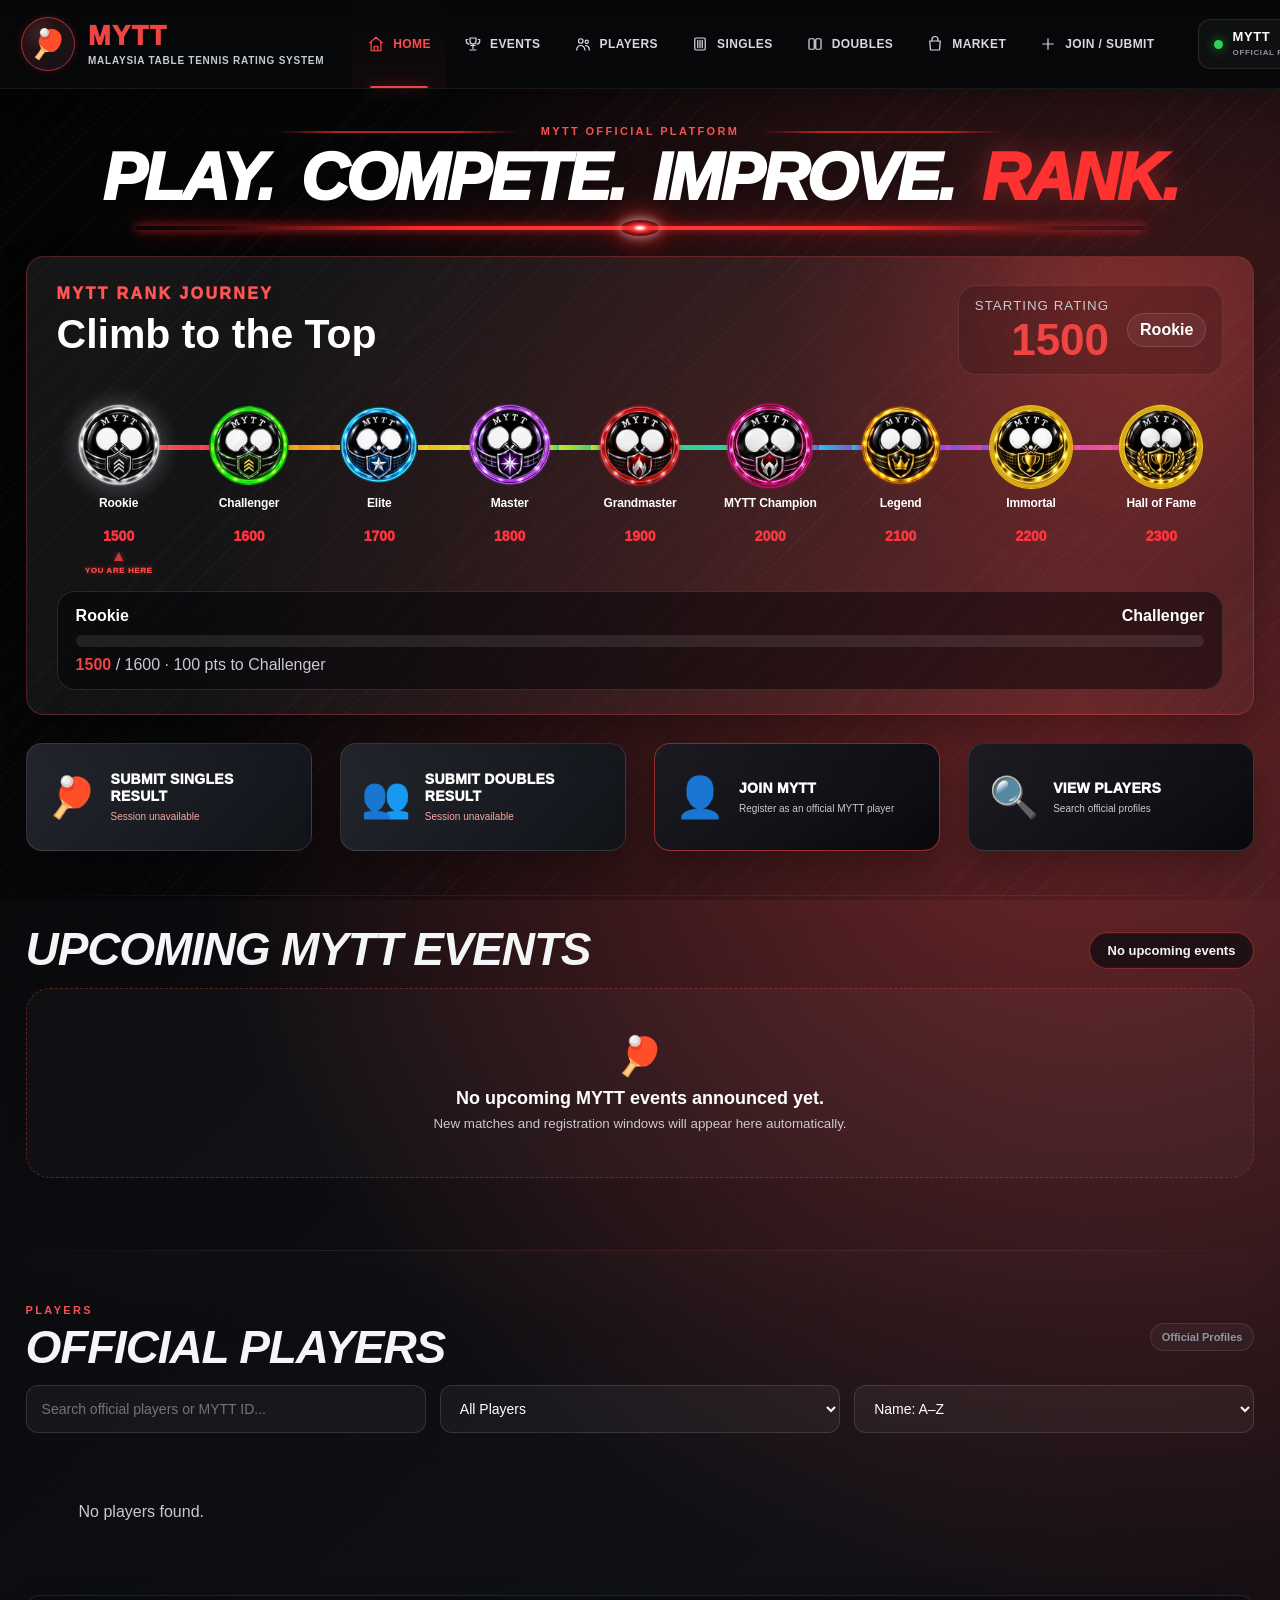
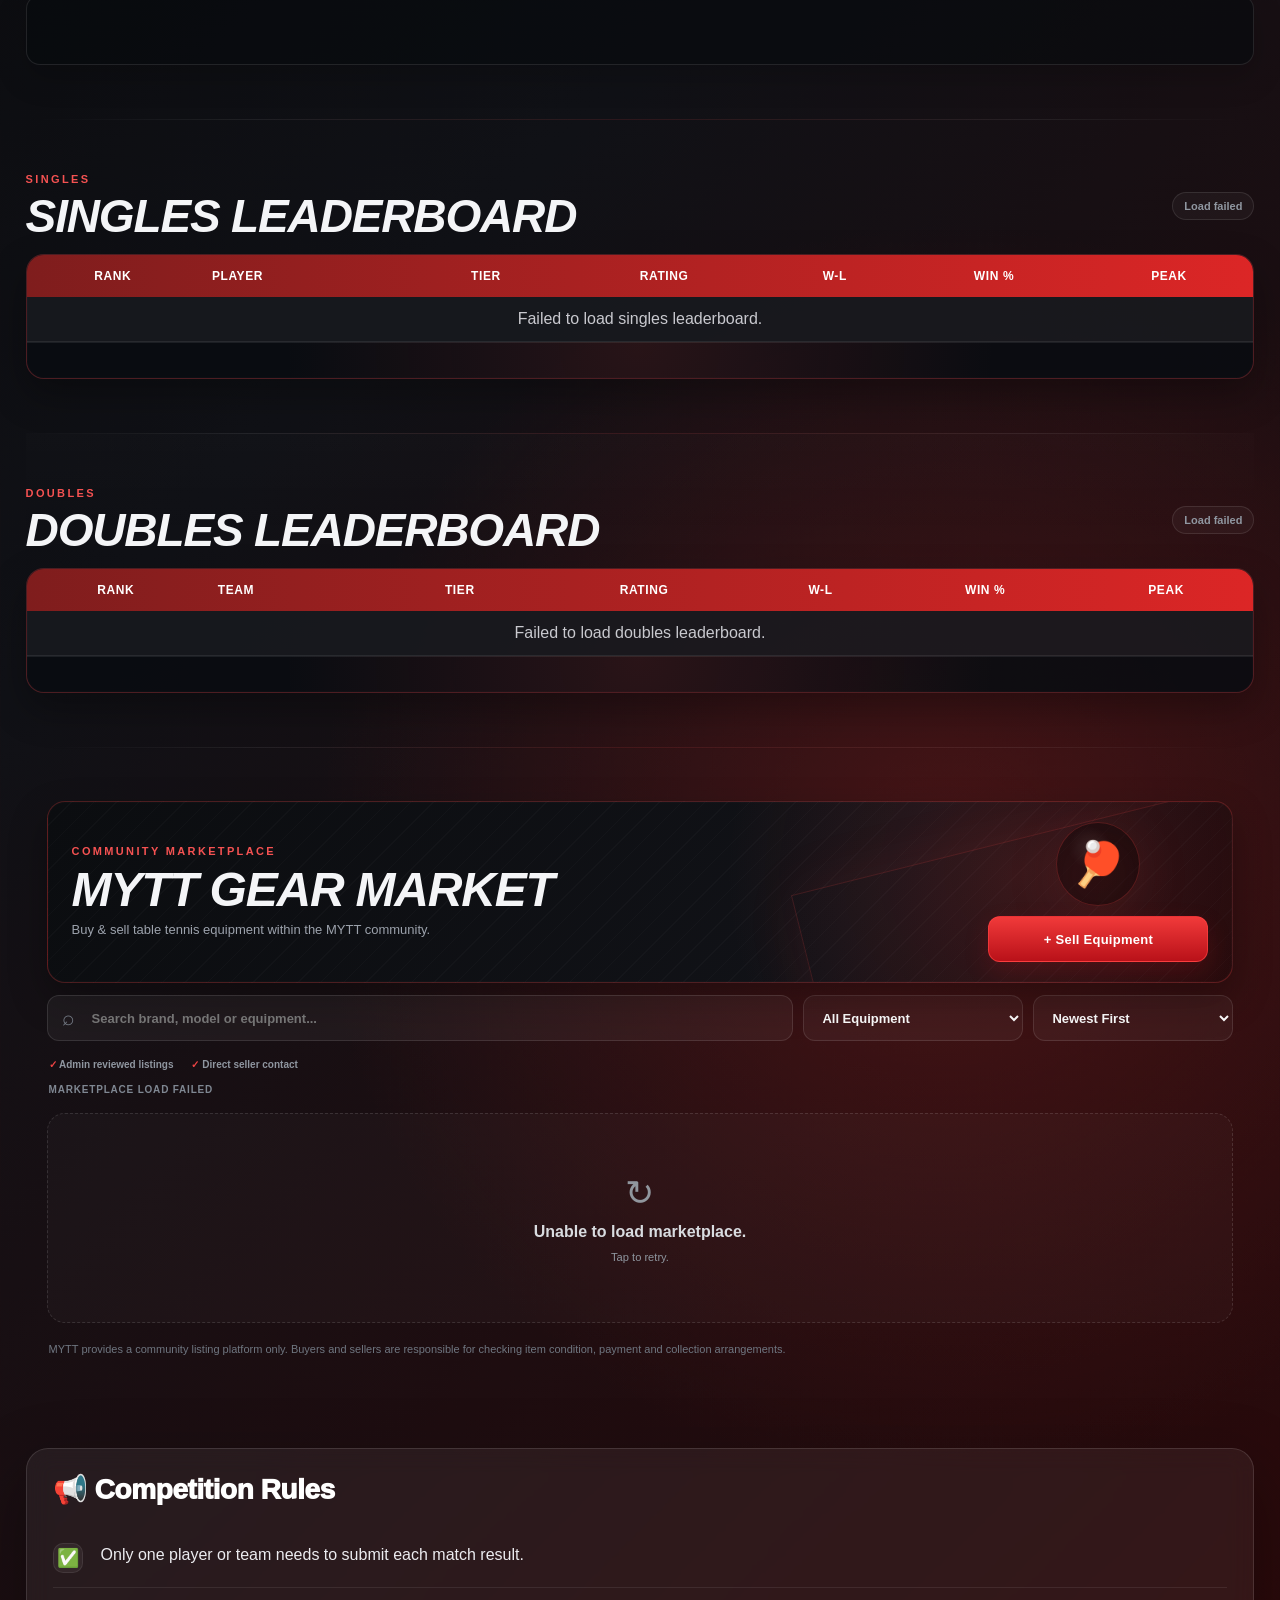
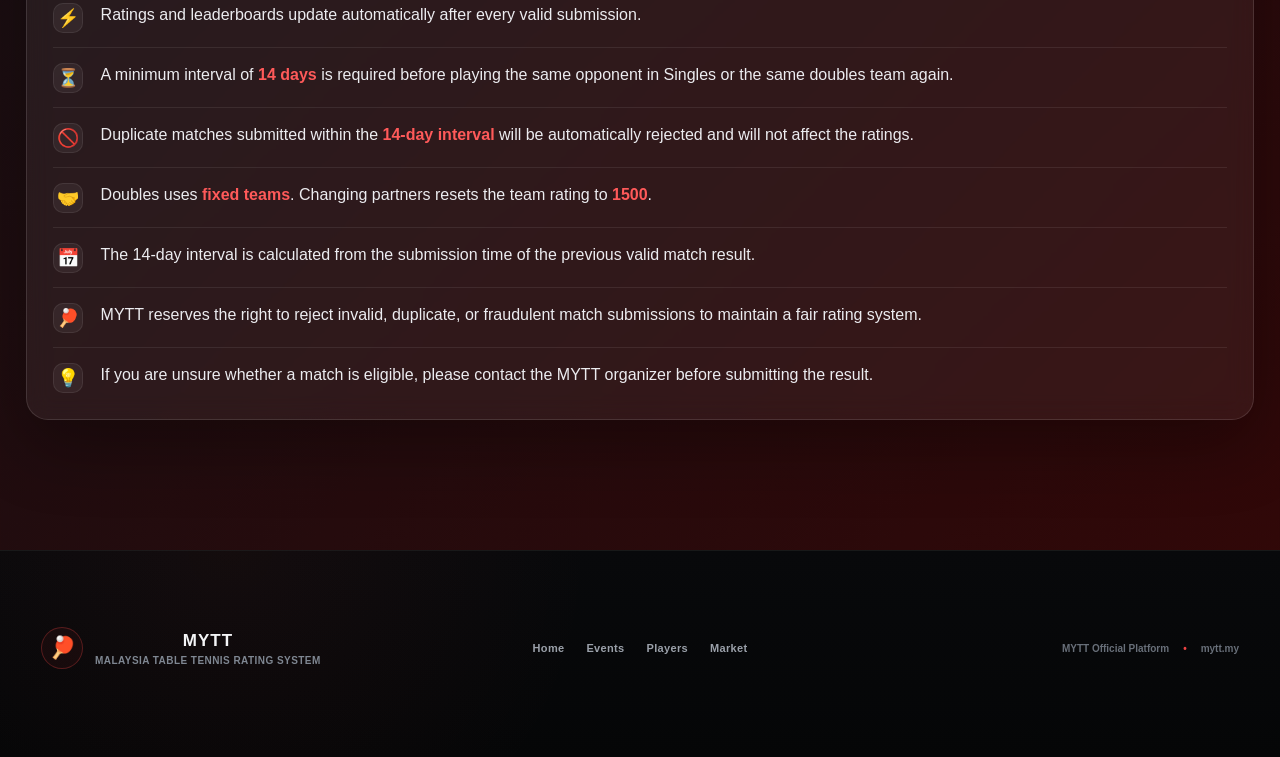
==== commit 59ba0108: "Clarify full real name requirement for MYTT registration" ====
--- a/index.html
+++ b/index.html
@@ -702,7 +702,8 @@
 
       <label class="result-field">
         <span>Player Name <em>Required</em></span>
-        <input id="joinPlayerName" name="playerName" type="text" placeholder="Your player name" maxlength="80" autocomplete="name" required>
+        <input id="joinPlayerName" name="playerName" type="text" placeholder="Enter your full real name" maxlength="80" autocomplete="name" required>
+        <small class="result-hint">Please enter your full real name for identification. Nicknames, initials, incomplete or fake names may be rejected.</small>
       </label>
 
       <div class="result-player-grid">
@@ -1058,7 +1059,7 @@
   marketplaceWebAppUrl: "https://script.google.com/macros/s/AKfycbzsbA7txcX5n7i-my-hVKbX79BQvF--DeU58E-638P6U-HaUaaGRi2P-igQK3UwfNdtaw/exec"
 };
 </script>
-<script defer src="app.js?v=20260824-mobile-perf-v1"></script>
+<script defer src="app.js?v=20260824-profile-rank-lazy-1"></script>
 <script defer src="rank-system-v27.js?v=20260824-mobile-perf-v1"></script>
 <script defer src="marketplace-core-v23.js?v=20260824-mobile-perf-v1"></script>
 <script defer src="mobile-polish-v23.js?v=20260824-profile-observer-1"></script>
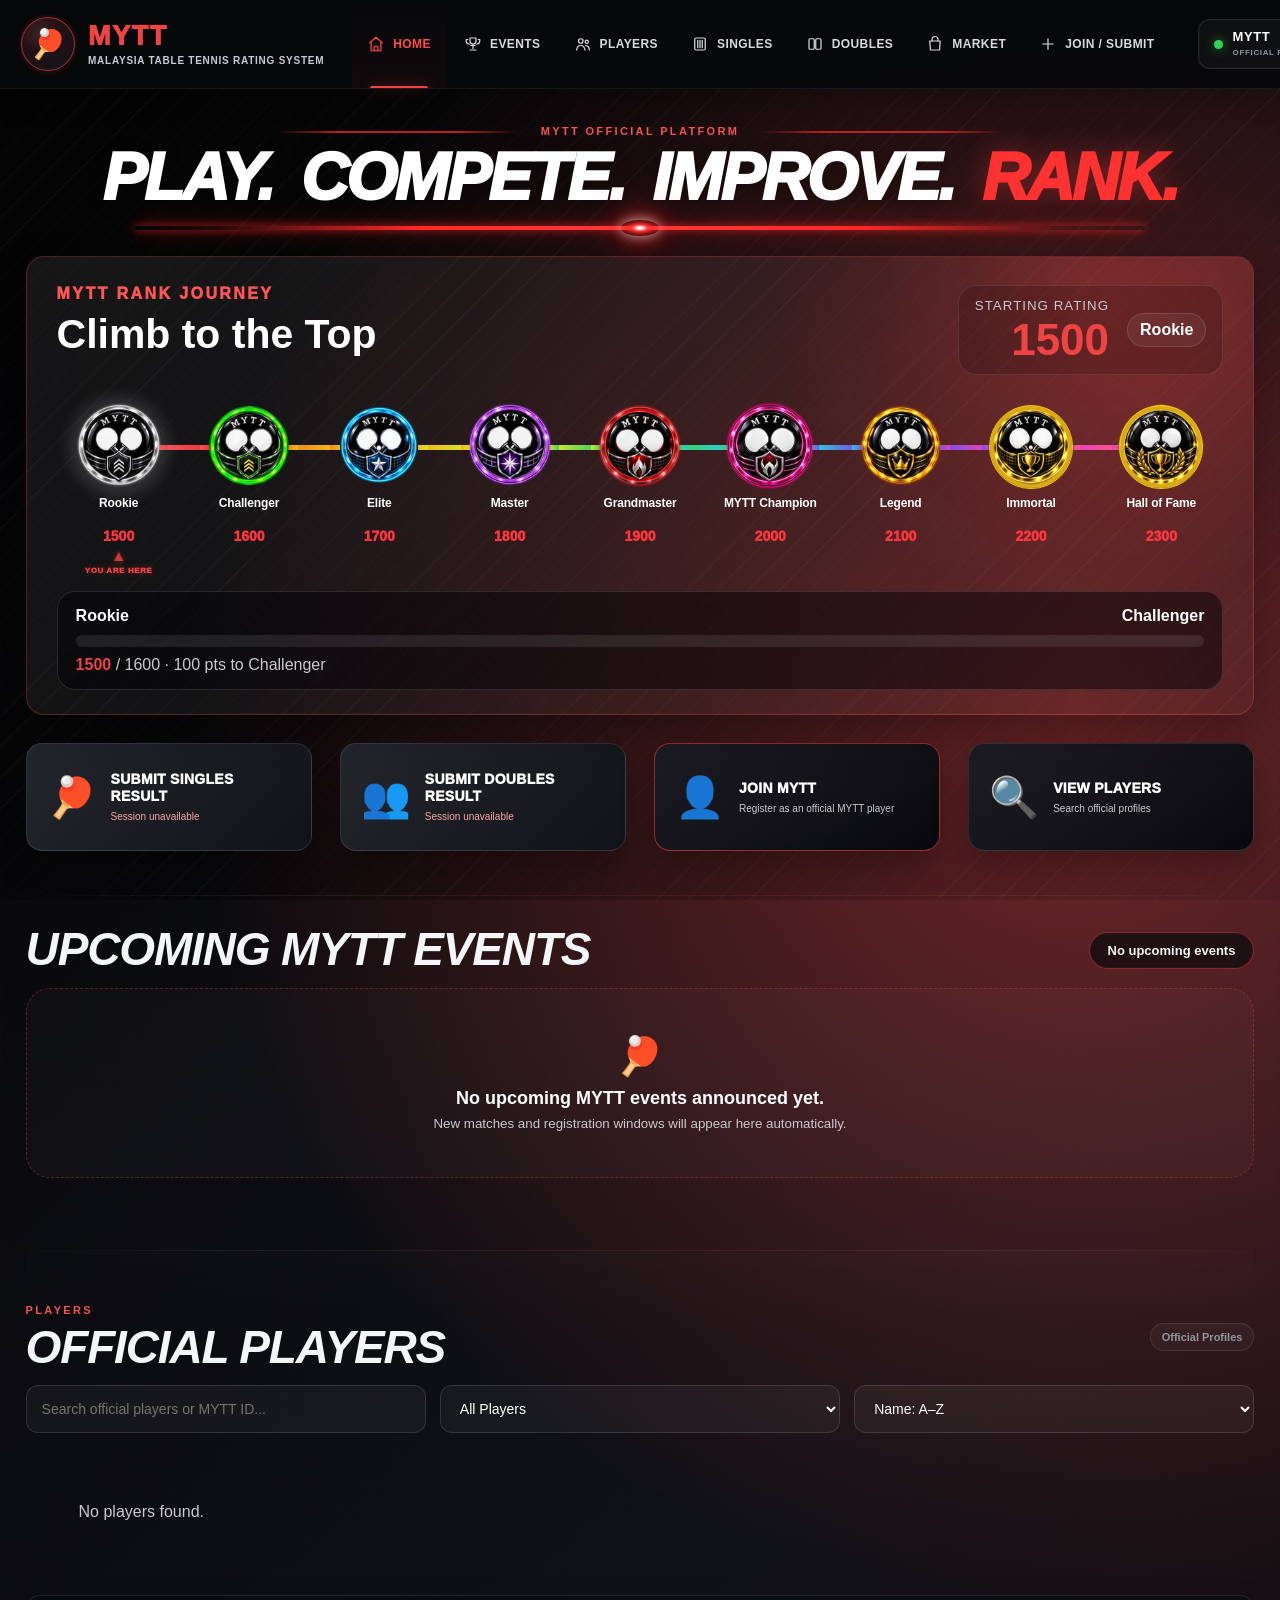
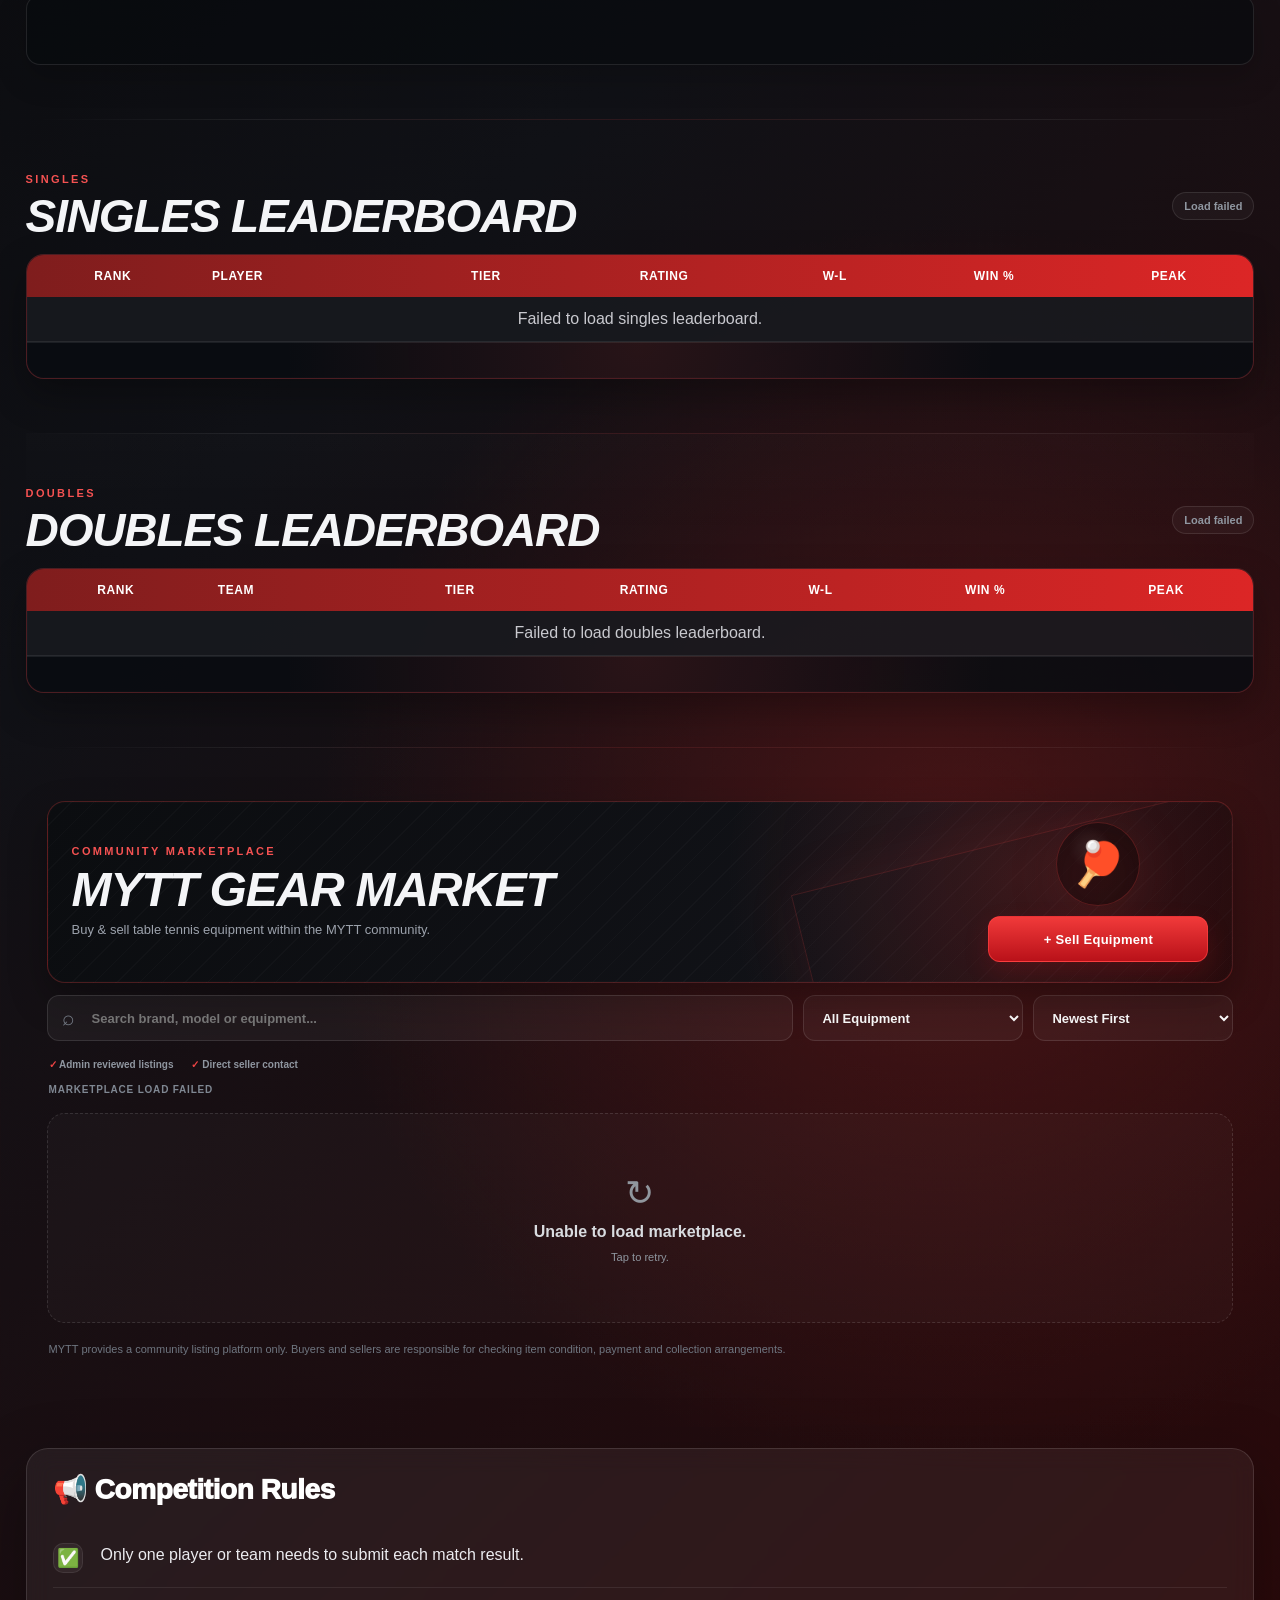
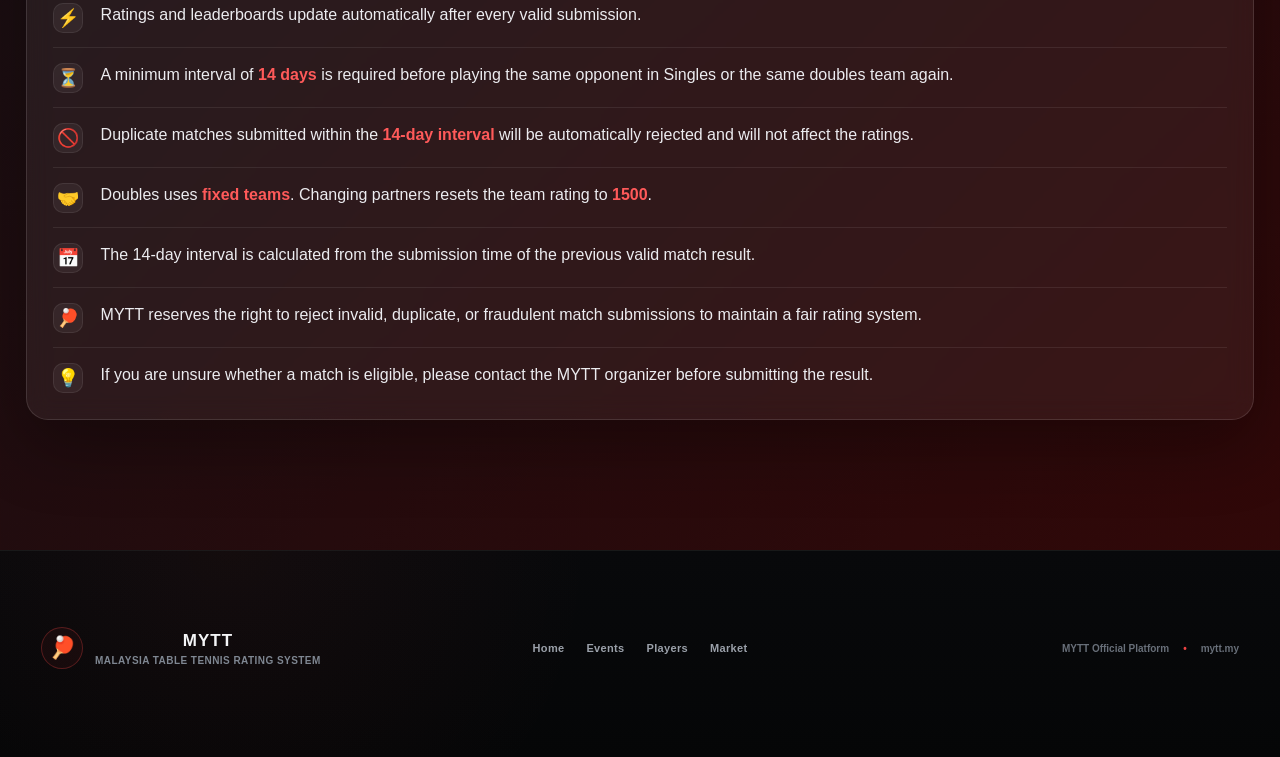
==== commit d62ff54a: "Remove stale event fallback data" ====
--- a/index.html
+++ b/index.html
@@ -1052,9 +1052,7 @@
   eventsGvizUrl: "https://docs.google.com/spreadsheets/d/1WFX7yzKVeu4qVx86MFl6LPPo7yf075tHmsZldO9Rpsk/gviz/tq?gid=935869480",
   // Same-origin page fallback data. This is only used if both live Google sources fail.
   // It is still passed through the normal event-date/status logic, so it will expire naturally.
-  eventsFallbackRows: [
-    ["MYTT-E001","MYTT Rating Day","2026-08-30","2:00 PM","Jom Nittaku","Round Robin Singles","16","2026-08-28","Open","Official MYTT rating matches.","1"]
-  ],
+  eventsFallbackRows: [],
   eventsWebAppUrl: "https://script.google.com/macros/s/AKfycbxFeSz9bn7LmnvcMDYIQnbsCdvD6dPnf3hEADE4JjWQ3UHzaTO_nVtjj3ABnGlz7fillA/exec",
   marketplaceWebAppUrl: "https://script.google.com/macros/s/AKfycbzsbA7txcX5n7i-my-hVKbX79BQvF--DeU58E-638P6U-HaUaaGRi2P-igQK3UwfNdtaw/exec"
 };
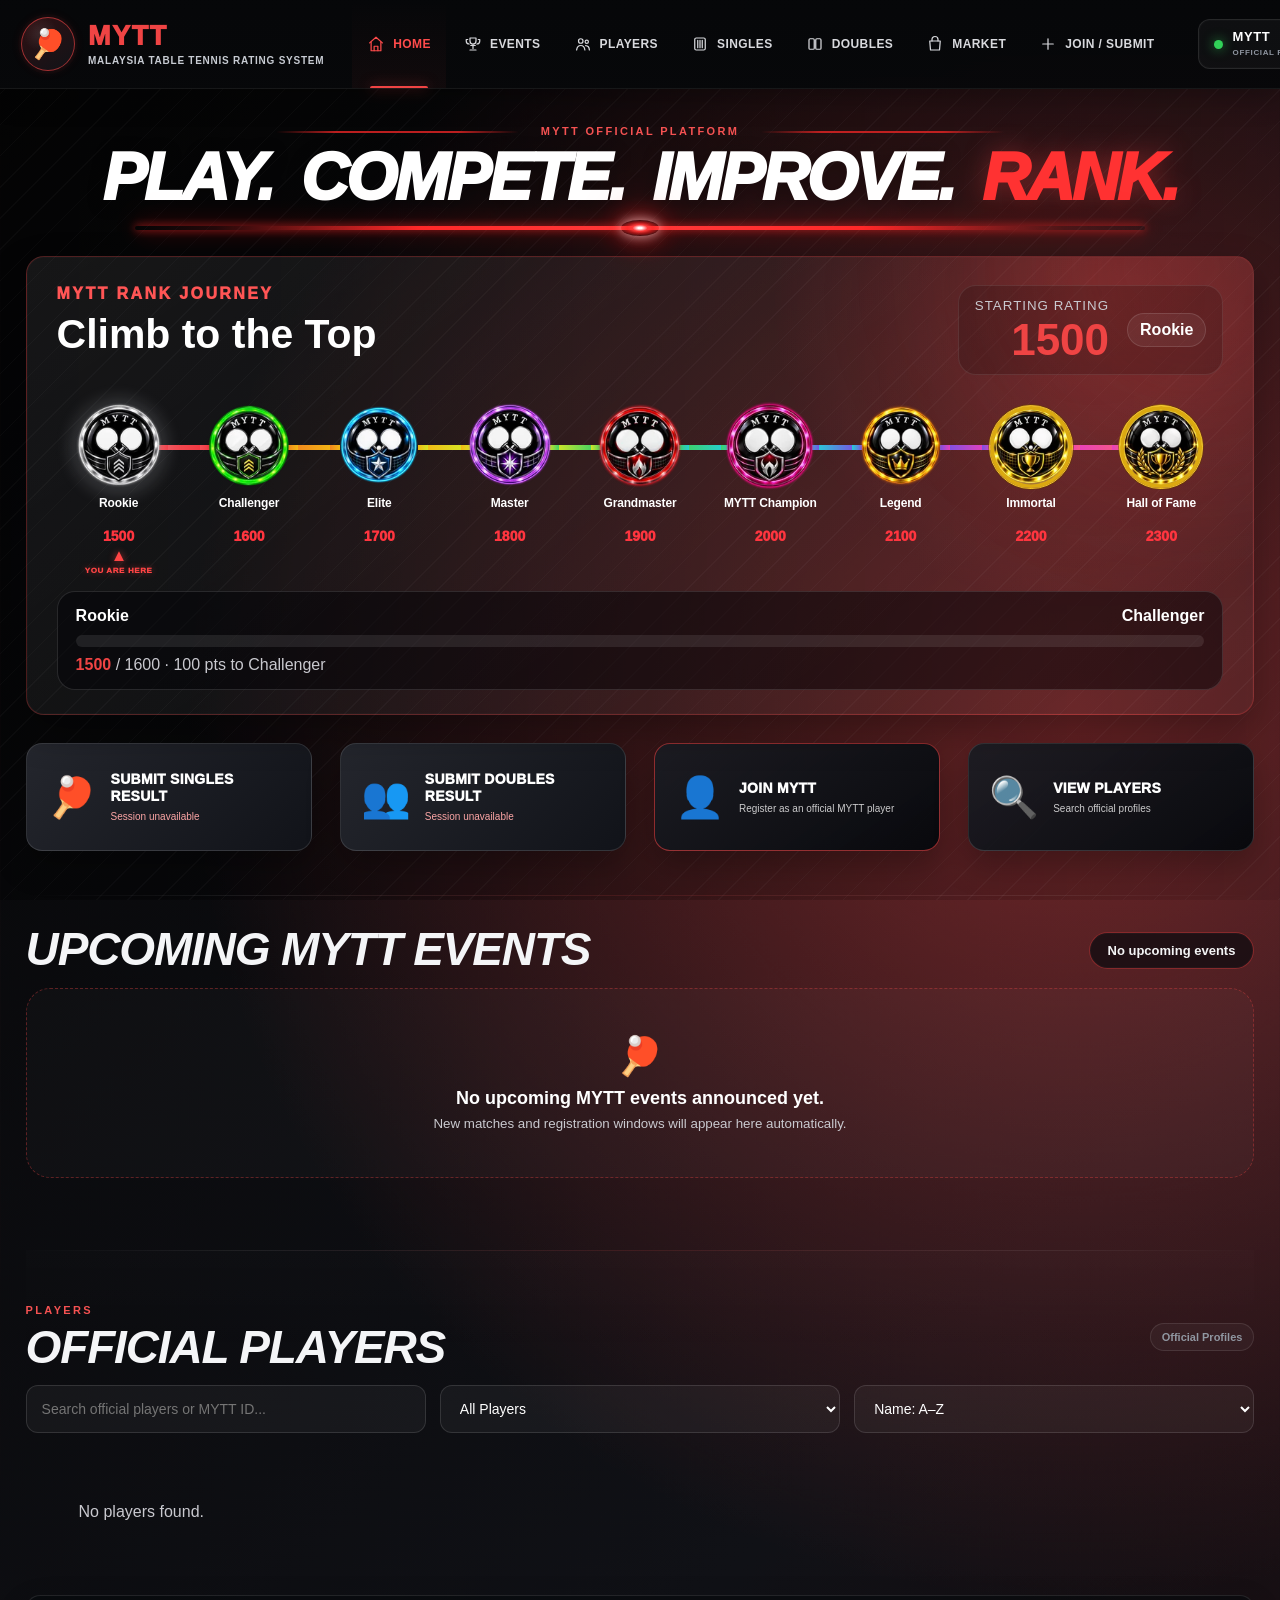
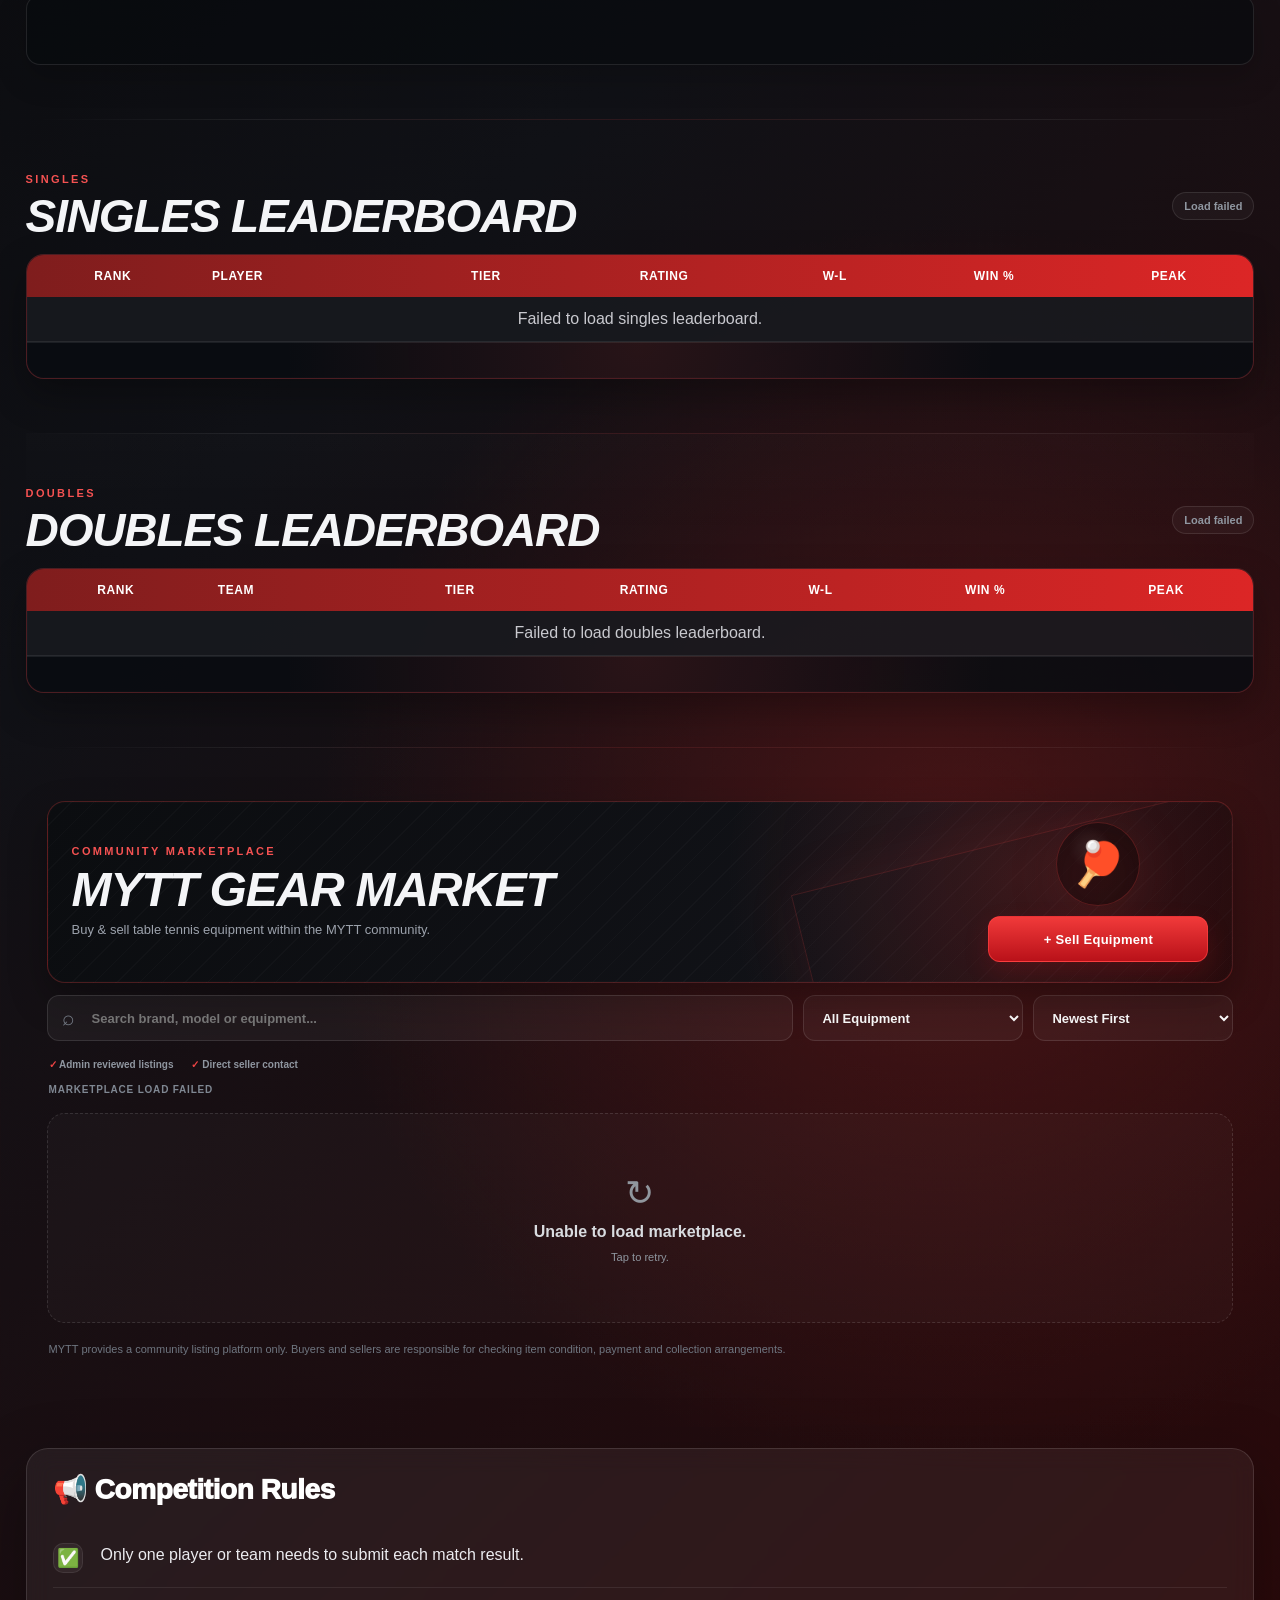
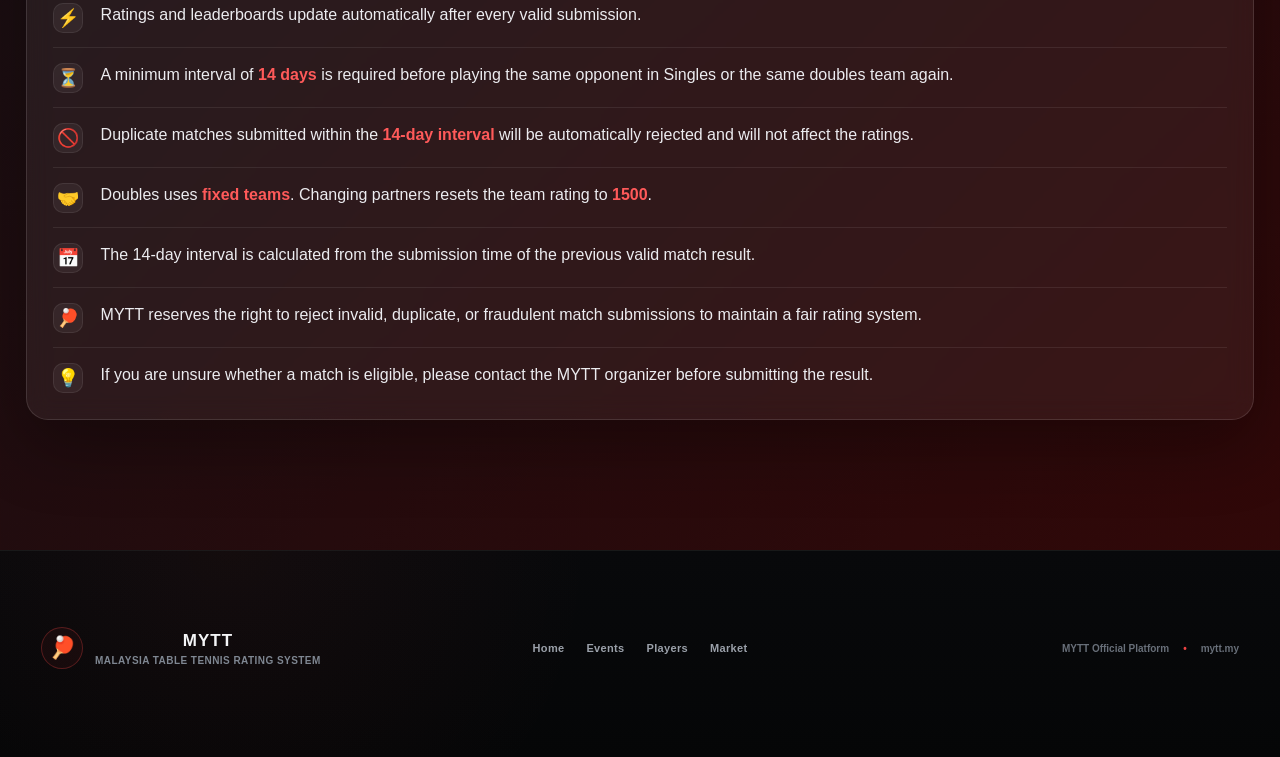
==== commit cc474cad: "Improve mobile navigation and data resilience" ====
--- a/index.html
+++ b/index.html
@@ -94,9 +94,6 @@
       </div>
     </div>
 
-    <button class="premium-mobile-toggle" type="button" aria-label="Open navigation" aria-expanded="false">
-      <span></span><span></span><span></span>
-    </button>
 
   </div>
 </header>
@@ -1057,6 +1054,7 @@
   marketplaceWebAppUrl: "https://script.google.com/macros/s/AKfycbzsbA7txcX5n7i-my-hVKbX79BQvF--DeU58E-638P6U-HaUaaGRi2P-igQK3UwfNdtaw/exec"
 };
 </script>
+<script src="data-resilience-v1.js?v=20260829-mobile-stability-v1"></script>
 <script defer src="app.js?v=20260824-profile-rank-lazy-1"></script>
 <script defer src="rank-system-v27.js?v=20260824-mobile-perf-v1"></script>
 <script defer src="marketplace-core-v23.js?v=20260824-mobile-perf-v1"></script>
--- a/mobile-polish-v23.css
+++ b/mobile-polish-v23.css
@@ -333,3 +333,19 @@
     margin-top:22px !important;
   }
 }
+
+/* MYTT mobile navigation cleanup — bottom navigation is the single phone nav. */
+@media (max-width:860px){
+  .premium-mobile-toggle,
+  .premium-nav{
+    display:none !important;
+  }
+
+  .premium-header-inner{
+    justify-content:flex-start !important;
+  }
+
+  .premium-brand{
+    margin-right:auto !important;
+  }
+}
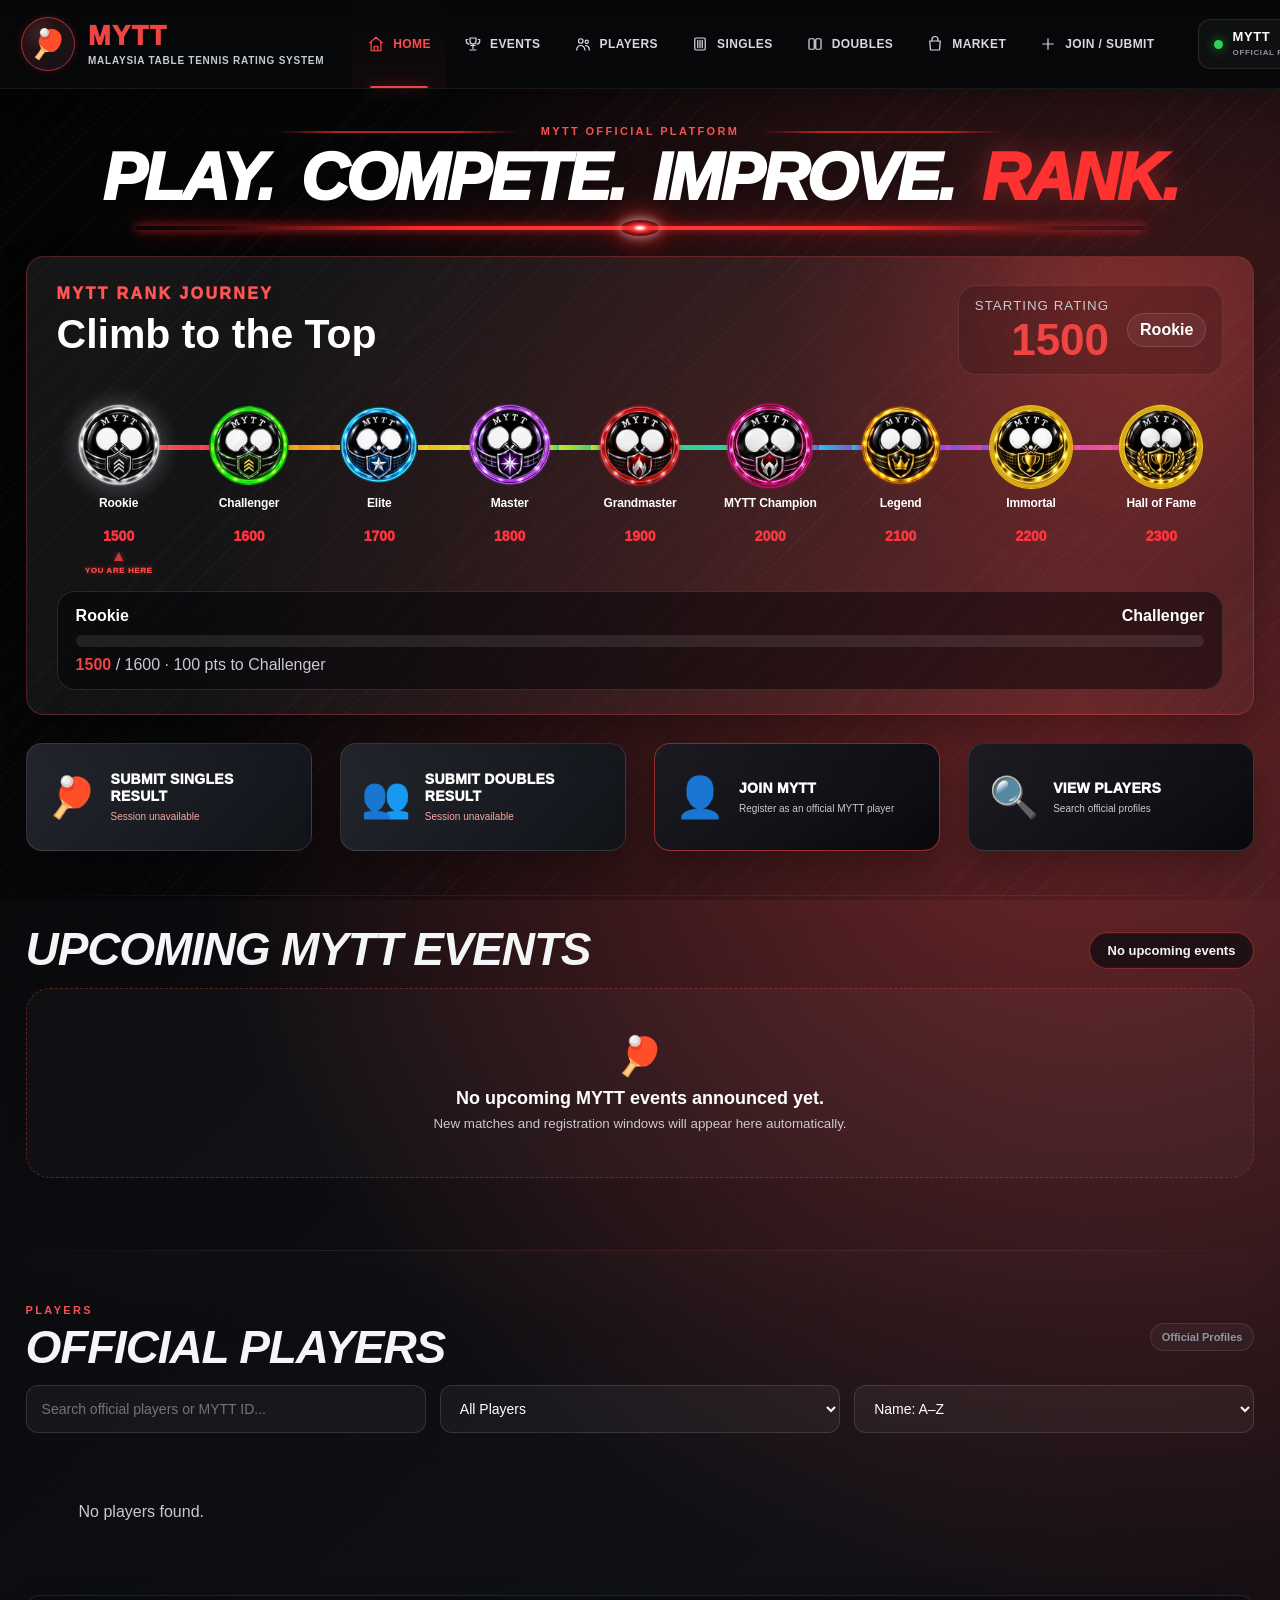
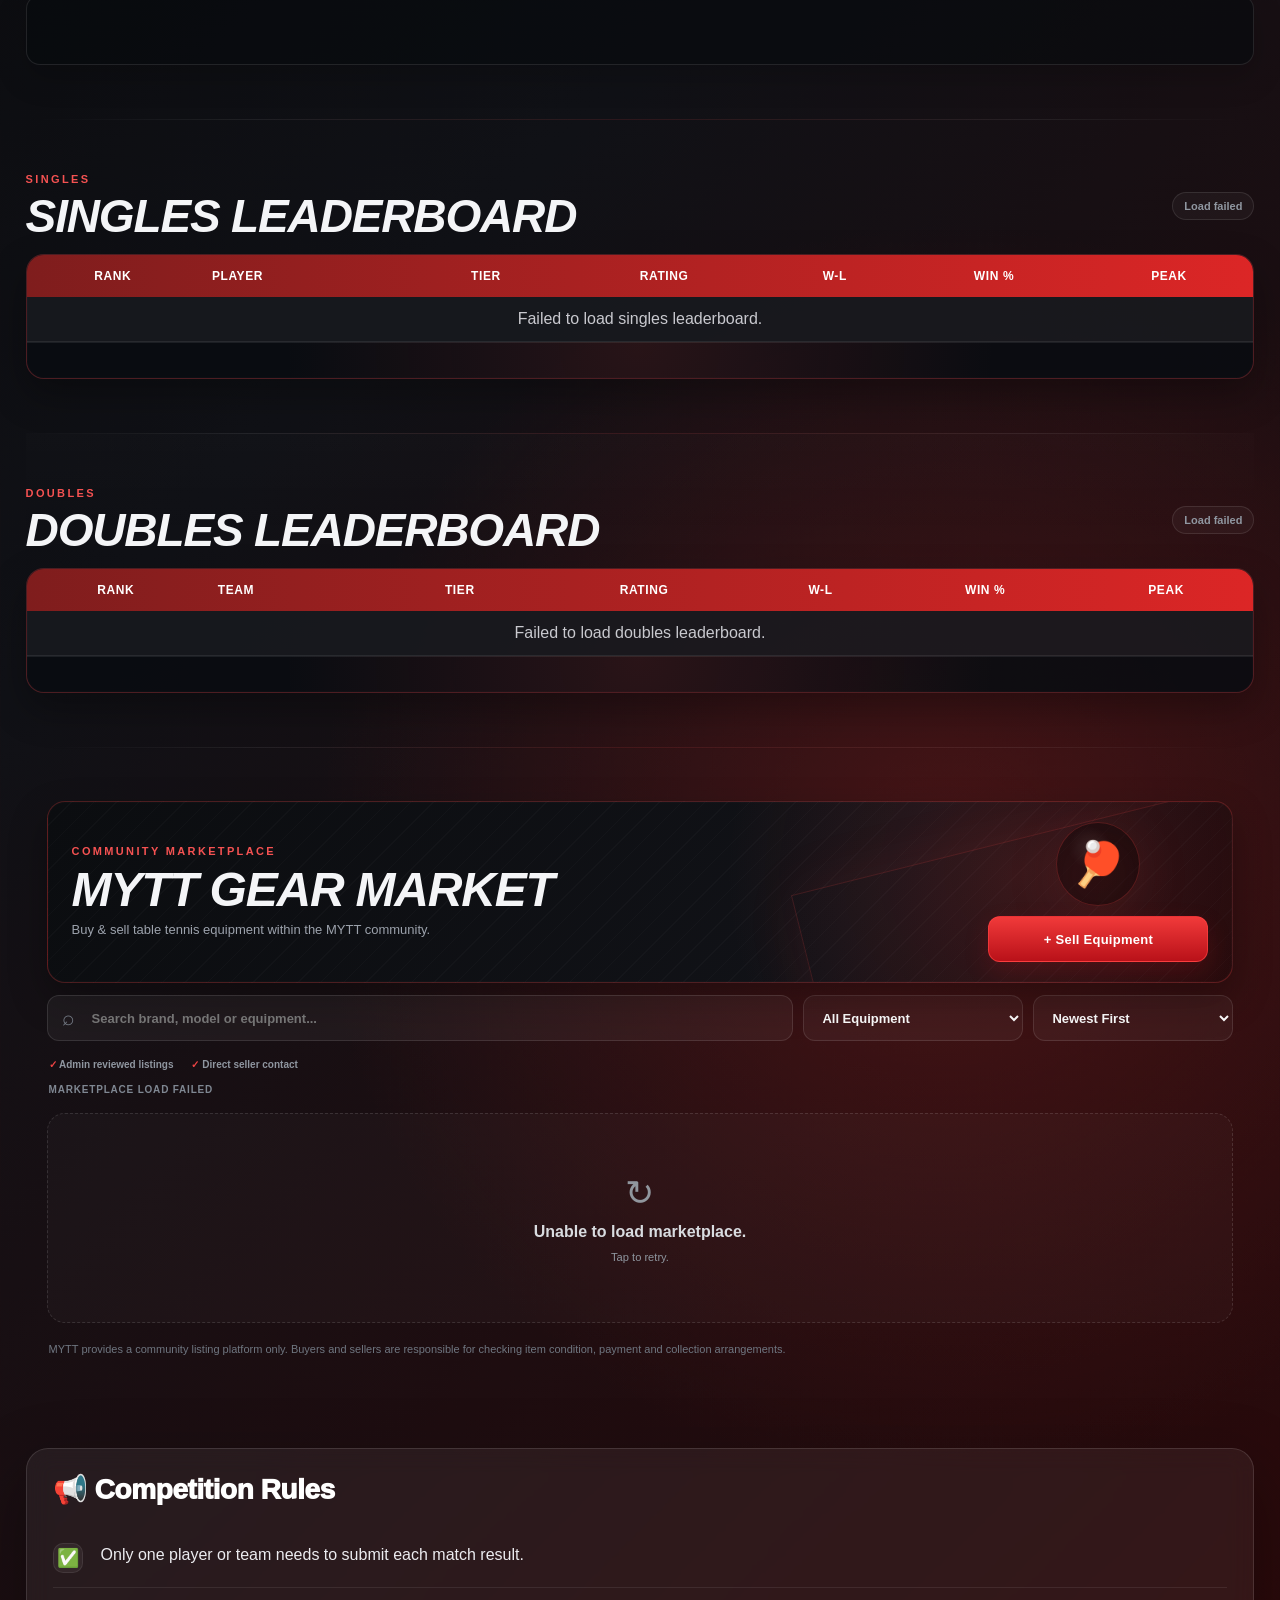
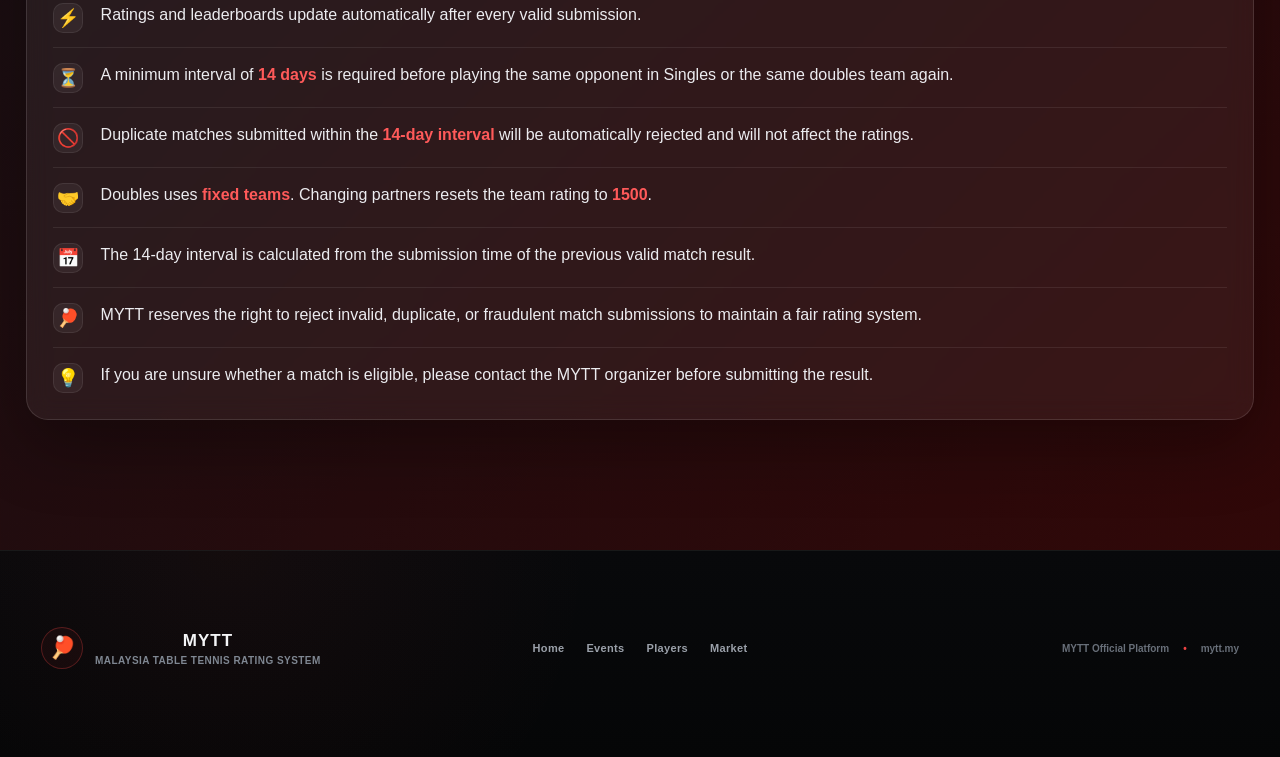
==== commit eeef6a98: "Add registered players view to events" ====
--- a/index.html
+++ b/index.html
@@ -30,7 +30,8 @@
   <link rel="stylesheet" href="player-card-rank-badges-v1.css?v=20260824-mobile-perf-v1">
   <link rel="stylesheet" href="site-overrides-v24.css?v=20260824-mobile-perf-v1">
 
-  <link id="mytt-mobile-polish-v23-style" rel="stylesheet" href="mobile-polish-v23.css?v=20260824-mobile-perf-v1">
+  <link rel="stylesheet" href="event-players-v1.css?v=20260829-event-players-v1">
+<link id="mytt-mobile-polish-v23-style" rel="stylesheet" href="mobile-polish-v23.css?v=20260824-mobile-perf-v1">
   <link id="mytt-rank-system-v27-style" rel="stylesheet" href="rank-system-v27.css?v=20260824-mobile-perf-v1">
   <link id="mytt-rank-effects-v31-style" rel="stylesheet" href="rank-effects-v31.css?v=20260824-mobile-perf-v1">
   <link id="mytt-rank-mobile-polish-v47-style" rel="stylesheet" href="rank-mobile-polish-v47.css?v=20260824-mobile-perf-v1">
@@ -1056,6 +1057,7 @@
 </script>
 <script src="data-resilience-v1.js?v=20260829-mobile-stability-v1"></script>
 <script defer src="app.js?v=20260824-profile-rank-lazy-1"></script>
+<script defer src="event-players-v1.js?v=20260829-event-players-v1"></script>
 <script defer src="rank-system-v27.js?v=20260824-mobile-perf-v1"></script>
 <script defer src="marketplace-core-v23.js?v=20260824-mobile-perf-v1"></script>
 <script defer src="mobile-polish-v23.js?v=20260824-profile-observer-1"></script>
--- a/event-players-v1.css
+++ b/event-players-v1.css
@@ -0,0 +1 @@
+.event-view-players{width:100%;min-height:44px;margin-top:10px;padding:10px 14px;border:1px solid rgba(255,255,255,.12);border-radius:12px;background:rgba(255,255,255,.055);color:#fff;display:flex;align-items:center;justify-content:space-between;gap:12px;font:700 14px/1.2 Arial,Helvetica,sans-serif;cursor:pointer}.event-view-players strong{color:#ff6767;font-size:13px}.event-view-players:active{transform:scale(.99)}.event-view-players:disabled{opacity:.7;cursor:wait}.event-players-modal{position:fixed;inset:0;z-index:6000;display:grid;place-items:center;padding:20px}.event-players-modal.hidden{display:none}.event-players-backdrop{position:absolute;inset:0;border:0;background:rgba(0,0,0,.72);backdrop-filter:blur(8px);-webkit-backdrop-filter:blur(8px)}.event-players-sheet{position:relative;width:min(520px,100%);max-height:min(720px,82dvh);overflow:hidden;border:1px solid rgba(255,255,255,.12);border-radius:20px;background:#101114;color:#fff;box-shadow:0 28px 80px rgba(0,0,0,.55)}.event-players-head{display:flex;align-items:center;justify-content:space-between;padding:18px 18px 14px;border-bottom:1px solid rgba(255,255,255,.08)}.event-players-head small{display:block;margin-bottom:4px;color:#ff6565;font-size:10px;font-weight:900;letter-spacing:.16em}.event-players-head h3{margin:0;font-size:21px}.event-players-close{width:42px;height:42px;border:1px solid rgba(255,255,255,.12);border-radius:50%;background:rgba(255,255,255,.06);color:#fff;font-size:28px;line-height:1;cursor:pointer}.event-players-body{max-height:calc(min(720px,82dvh) - 76px);overflow:auto;padding:14px 16px 20px;-webkit-overflow-scrolling:touch}.event-player-count{margin:0 2px 10px;color:rgba(255,255,255,.55);font-size:12px;font-weight:800}.event-player-list{display:grid;gap:8px}.event-player-row{display:flex;align-items:center;gap:12px;padding:11px 12px;border:1px solid rgba(255,255,255,.08);border-radius:13px;background:rgba(255,255,255,.035)}.event-player-number{flex:0 0 30px;width:30px;height:30px;display:grid;place-items:center;border-radius:50%;background:rgba(255,85,85,.13);color:#ff6d6d;font-size:12px;font-weight:900}.event-player-row div{min-width:0;display:grid;gap:3px}.event-player-row strong{overflow:hidden;text-overflow:ellipsis;white-space:nowrap;font-size:14px}.event-player-row small{color:rgba(255,255,255,.55);font-size:11px}.event-player-empty{padding:34px 12px;text-align:center;color:rgba(255,255,255,.58)}body.event-players-open{overflow:hidden}@media(max-width:860px){.event-players-modal{place-items:end center;padding:0}.event-players-sheet{width:100%;max-height:78dvh;border-radius:20px 20px 0 0;padding-bottom:env(safe-area-inset-bottom,0px)}.event-view-players{min-height:46px}.event-players-close{width:46px;height:46px}.event-players-body{max-height:calc(78dvh - 80px)}}
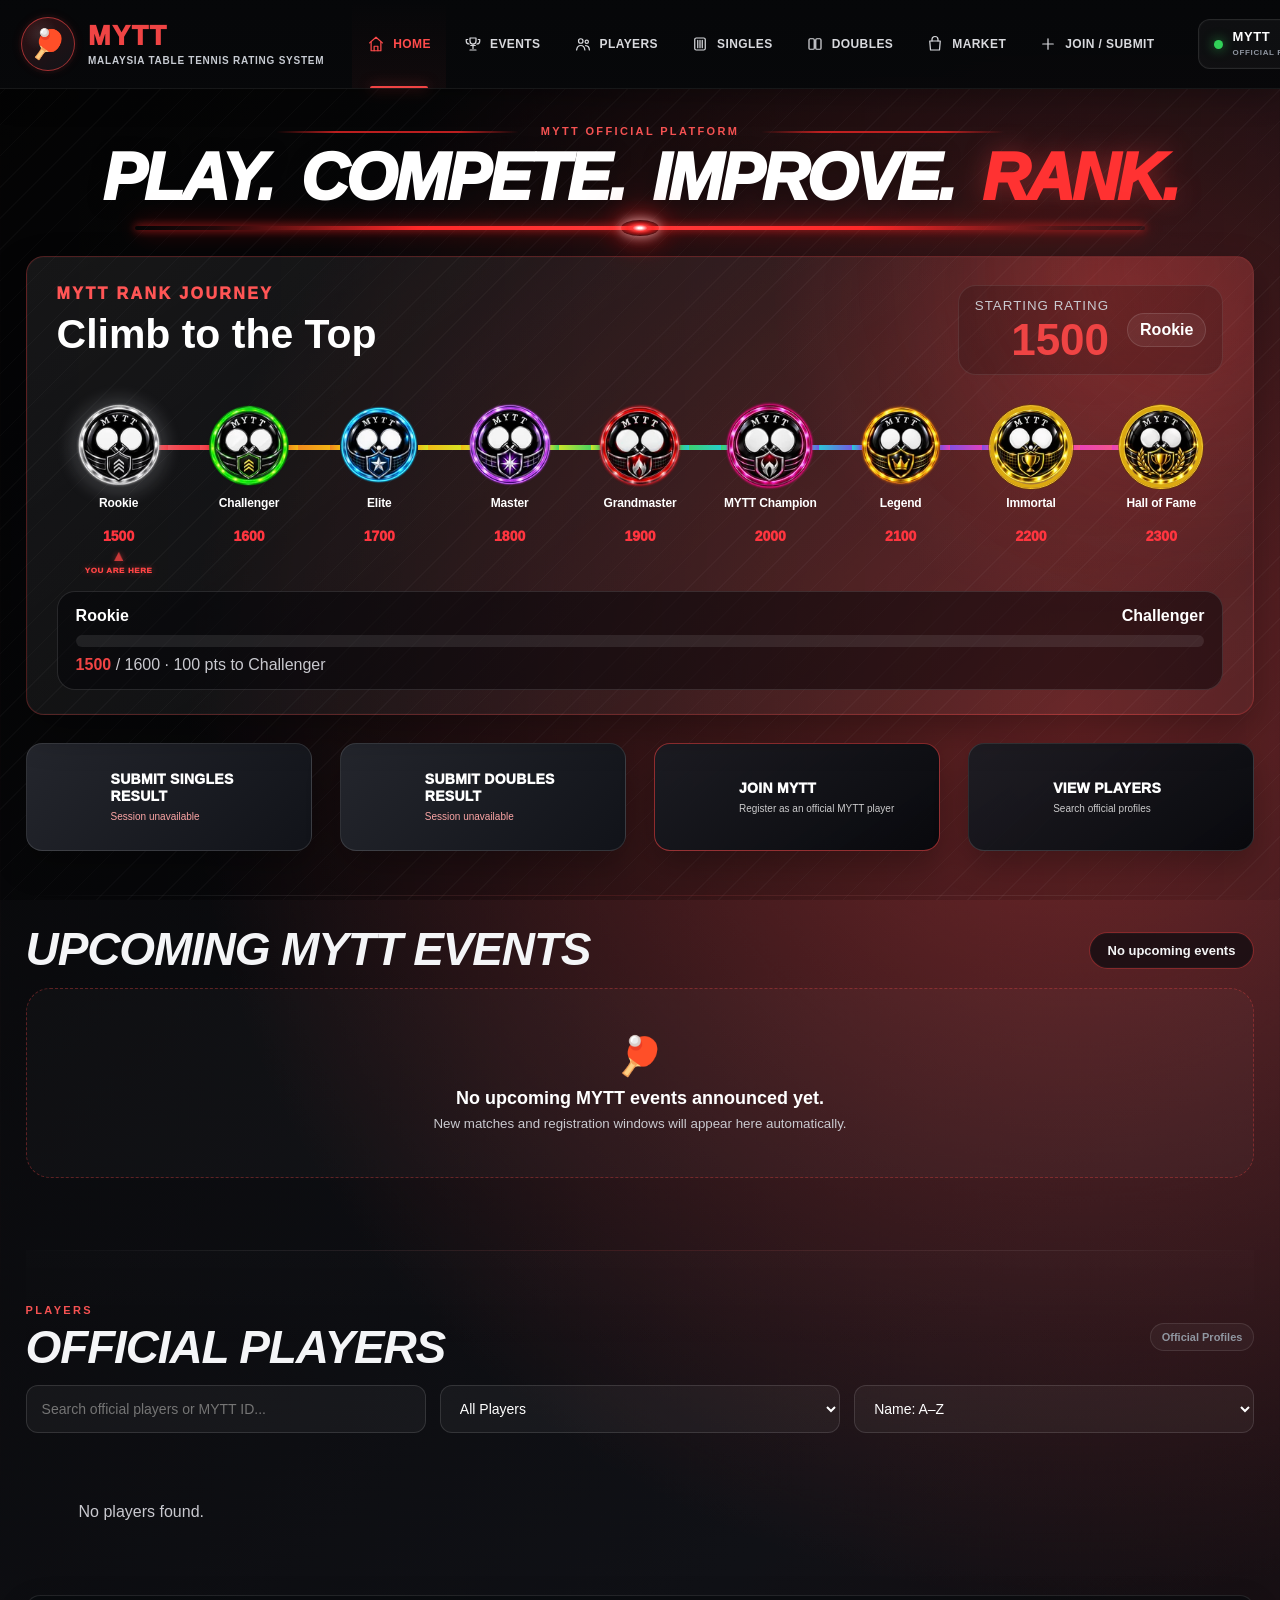
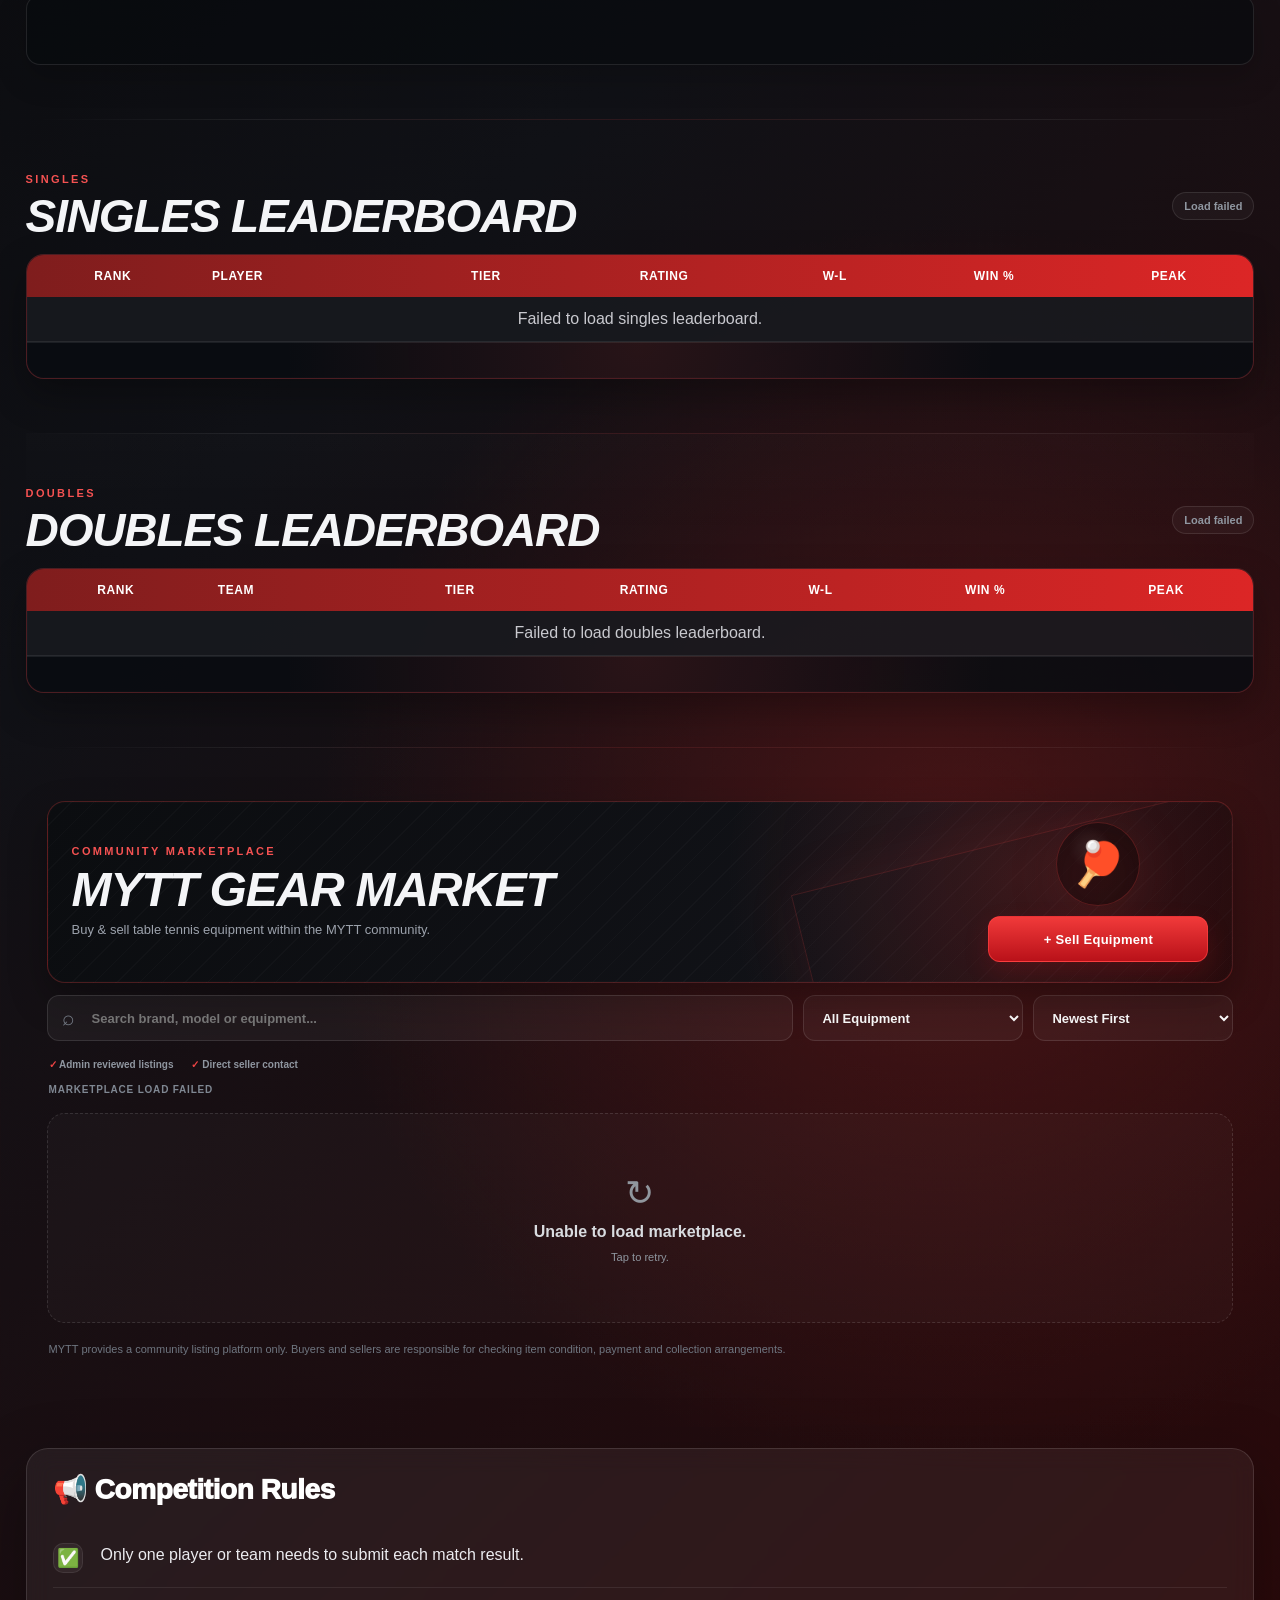
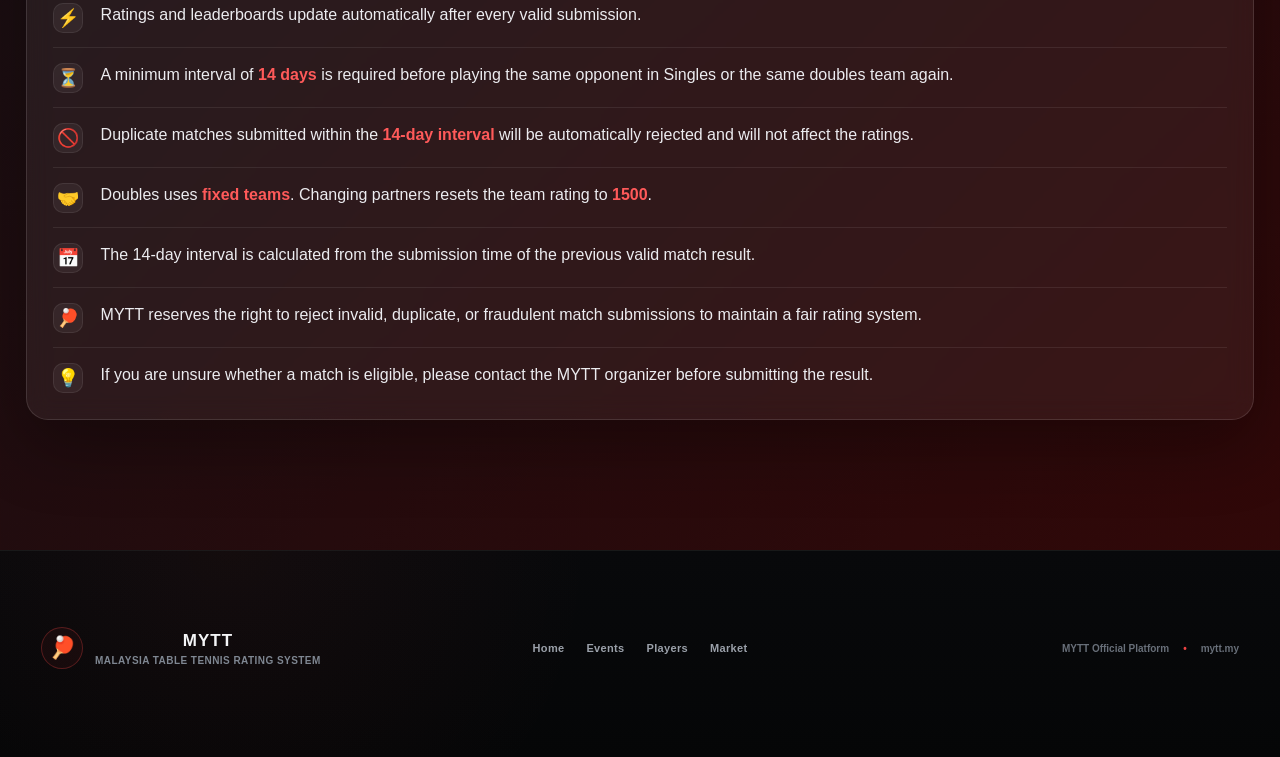
==== commit 896e6d69: "Bust action icon CSS cache" ====
--- a/index.html
+++ b/index.html
@@ -30,7 +30,7 @@
   <link rel="stylesheet" href="player-card-rank-badges-v1.css?v=20260824-mobile-perf-v1">
   <link rel="stylesheet" href="site-overrides-v24.css?v=20260824-mobile-perf-v1">
 
-  <link rel="stylesheet" href="event-players-v1.css?v=20260829-event-players-v1">
+  <link rel="stylesheet" href="event-players-v1.css?v=20260829-action-icons-exact-v1">
 <link id="mytt-mobile-polish-v23-style" rel="stylesheet" href="mobile-polish-v23.css?v=20260824-mobile-perf-v1">
   <link id="mytt-rank-system-v27-style" rel="stylesheet" href="rank-system-v27.css?v=20260824-mobile-perf-v1">
   <link id="mytt-rank-effects-v31-style" rel="stylesheet" href="rank-effects-v31.css?v=20260824-mobile-perf-v1">
--- a/event-players-v1.css
+++ b/event-players-v1.css
@@ -1 +1,8 @@
-.event-view-players{width:100%;min-height:44px;margin-top:10px;padding:10px 14px;border:1px solid rgba(255,255,255,.12);border-radius:12px;background:rgba(255,255,255,.055);color:#fff;display:flex;align-items:center;justify-content:space-between;gap:12px;font:700 14px/1.2 Arial,Helvetica,sans-serif;cursor:pointer}.event-view-players strong{color:#ff6767;font-size:13px}.event-view-players:active{transform:scale(.99)}.event-view-players:disabled{opacity:.7;cursor:wait}.event-players-modal{position:fixed;inset:0;z-index:6000;display:grid;place-items:center;padding:20px}.event-players-modal.hidden{display:none}.event-players-backdrop{position:absolute;inset:0;border:0;background:rgba(0,0,0,.72);backdrop-filter:blur(8px);-webkit-backdrop-filter:blur(8px)}.event-players-sheet{position:relative;width:min(520px,100%);max-height:min(720px,82dvh);overflow:hidden;border:1px solid rgba(255,255,255,.12);border-radius:20px;background:#101114;color:#fff;box-shadow:0 28px 80px rgba(0,0,0,.55)}.event-players-head{display:flex;align-items:center;justify-content:space-between;padding:18px 18px 14px;border-bottom:1px solid rgba(255,255,255,.08)}.event-players-head small{display:block;margin-bottom:4px;color:#ff6565;font-size:10px;font-weight:900;letter-spacing:.16em}.event-players-head h3{margin:0;font-size:21px}.event-players-close{width:42px;height:42px;border:1px solid rgba(255,255,255,.12);border-radius:50%;background:rgba(255,255,255,.06);color:#fff;font-size:28px;line-height:1;cursor:pointer}.event-players-body{max-height:calc(min(720px,82dvh) - 76px);overflow:auto;padding:14px 16px 20px;-webkit-overflow-scrolling:touch}.event-player-count{margin:0 2px 10px;color:rgba(255,255,255,.55);font-size:12px;font-weight:800}.event-player-list{display:grid;gap:8px}.event-player-row{display:flex;align-items:center;gap:12px;padding:11px 12px;border:1px solid rgba(255,255,255,.08);border-radius:13px;background:rgba(255,255,255,.035)}.event-player-number{flex:0 0 30px;width:30px;height:30px;display:grid;place-items:center;border-radius:50%;background:rgba(255,85,85,.13);color:#ff6d6d;font-size:12px;font-weight:900}.event-player-row div{min-width:0;display:grid;gap:3px}.event-player-row strong{overflow:hidden;text-overflow:ellipsis;white-space:nowrap;font-size:14px}.event-player-row small{color:rgba(255,255,255,.55);font-size:11px}.event-player-empty{padding:34px 12px;text-align:center;color:rgba(255,255,255,.58)}body.event-players-open{overflow:hidden}@media(max-width:860px){.event-players-modal{place-items:end center;padding:0}.event-players-sheet{width:100%;max-height:78dvh;border-radius:20px 20px 0 0;padding-bottom:env(safe-area-inset-bottom,0px)}.event-view-players{min-height:46px}.event-players-close{width:46px;height:46px}.event-players-body{max-height:calc(78dvh - 80px)}}+.event-view-players{width:100%;min-height:44px;margin-top:10px;padding:10px 14px;border:1px solid rgba(255,255,255,.12);border-radius:12px;background:rgba(255,255,255,.055);color:#fff;display:flex;align-items:center;justify-content:space-between;gap:12px;font:700 14px/1.2 Arial,Helvetica,sans-serif;cursor:pointer}.event-view-players strong{color:#ff6767;font-size:13px}.event-view-players:active{transform:scale(.99)}.event-view-players:disabled{opacity:.7;cursor:wait}.event-players-modal{position:fixed;inset:0;z-index:6000;display:grid;place-items:center;padding:20px}.event-players-modal.hidden{display:none}.event-players-backdrop{position:absolute;inset:0;border:0;background:rgba(0,0,0,.72);backdrop-filter:blur(8px);-webkit-backdrop-filter:blur(8px)}.event-players-sheet{position:relative;width:min(520px,100%);max-height:min(720px,82dvh);overflow:hidden;border:1px solid rgba(255,255,255,.12);border-radius:20px;background:#101114;color:#fff;box-shadow:0 28px 80px rgba(0,0,0,.55)}.event-players-head{display:flex;align-items:center;justify-content:space-between;padding:18px 18px 14px;border-bottom:1px solid rgba(255,255,255,.08)}.event-players-head small{display:block;margin-bottom:4px;color:#ff6565;font-size:10px;font-weight:900;letter-spacing:.16em}.event-players-head h3{margin:0;font-size:21px}.event-players-close{width:42px;height:42px;border:1px solid rgba(255,255,255,.12);border-radius:50%;background:rgba(255,255,255,.06);color:#fff;font-size:28px;line-height:1;cursor:pointer}.event-players-body{max-height:calc(min(720px,82dvh) - 76px);overflow:auto;padding:14px 16px 20px;-webkit-overflow-scrolling:touch}.event-player-count{margin:0 2px 10px;color:rgba(255,255,255,.55);font-size:12px;font-weight:800}.event-player-list{display:grid;gap:8px}.event-player-row{display:flex;align-items:center;gap:12px;padding:11px 12px;border:1px solid rgba(255,255,255,.08);border-radius:13px;background:rgba(255,255,255,.035)}.event-player-number{flex:0 0 30px;width:30px;height:30px;display:grid;place-items:center;border-radius:50%;background:rgba(255,85,85,.13);color:#ff6d6d;font-size:12px;font-weight:900}.event-player-row div{min-width:0;display:grid;gap:3px}.event-player-row strong{overflow:hidden;text-overflow:ellipsis;white-space:nowrap;font-size:14px}.event-player-row small{color:rgba(255,255,255,.55);font-size:11px}.event-player-empty{padding:34px 12px;text-align:center;color:rgba(255,255,255,.58)}body.event-players-open{overflow:hidden}@media(max-width:860px){.event-players-modal{place-items:end center;padding:0}.event-players-sheet{width:100%;max-height:78dvh;border-radius:20px 20px 0 0;padding-bottom:env(safe-area-inset-bottom,0px)}.event-view-players{min-height:46px}.event-players-close{width:46px;height:46px}.event-players-body{max-height:calc(78dvh - 80px)}}
+
+/* HOME ACTION ICONS ONLY — keep existing button/card sizing and layout unchanged */
+#singlesSubmitCta>span,#doublesSubmitCta>span,#joinMyttCta>span,.hero-home-final .cta-grid-home-final .cta:last-child>span{background-position:center!important;background-repeat:no-repeat!important;background-size:contain!important;color:transparent!important;text-shadow:none!important}
+#singlesSubmitCta>span{background-image:url('assets/home-action-singles.webp')!important}
+#doublesSubmitCta>span{background-image:url('assets/home-action-doubles.webp')!important}
+#joinMyttCta>span{background-image:url('assets/home-action-join.webp')!important}
+.hero-home-final .cta-grid-home-final .cta:last-child>span{background-image:url('assets/home-action-players.webp')!important}
